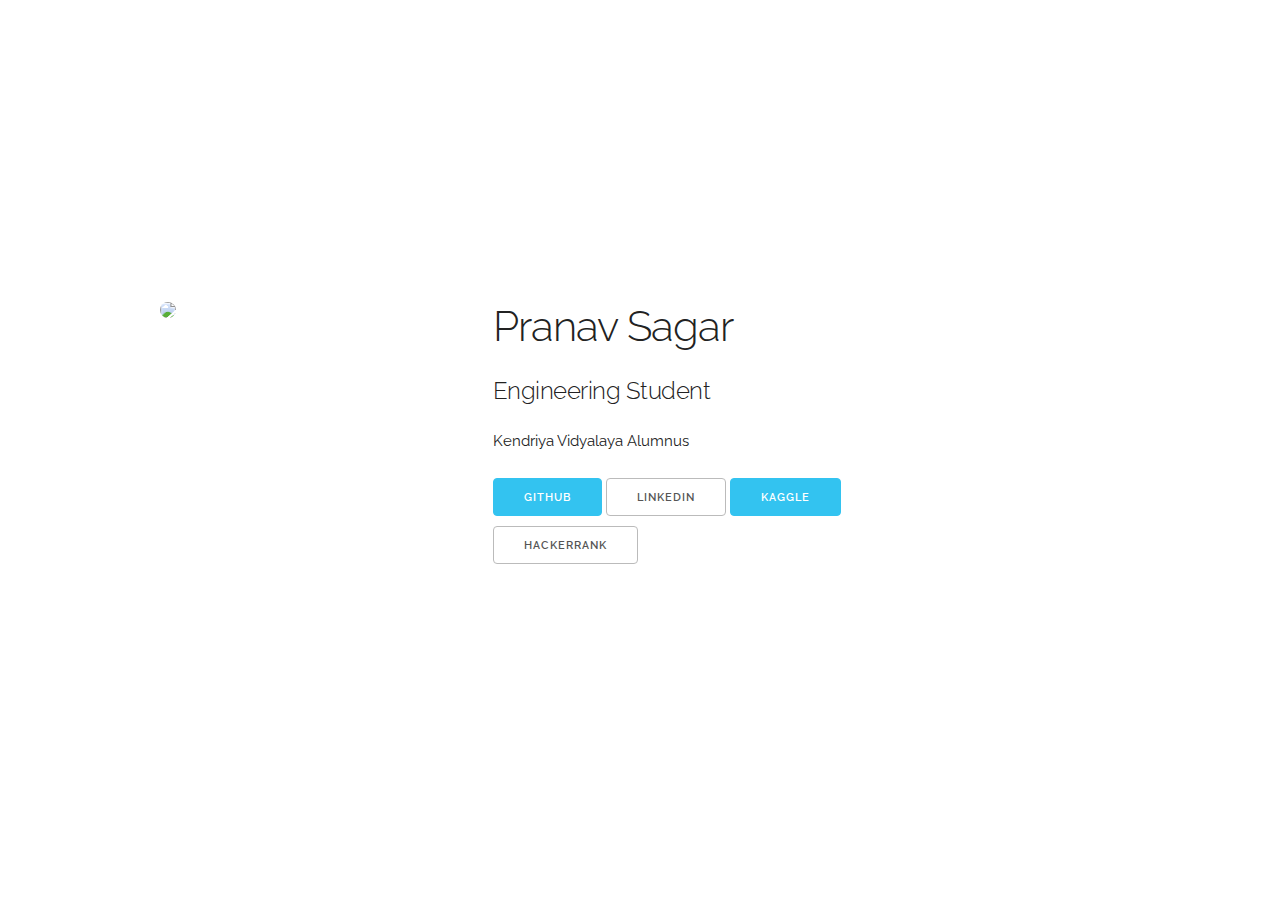
==== index.html @ cfec02e7 "Update index.html" ====
<!DOCTYPE html>
<html lang="en">
  <head>
  <meta http-equiv="content-type" content="text/html; charset=UTF-8">
    <meta charset="utf-8">
    <meta name="viewport" content="width=device-width, initial-scale=1, shrink-to-fit=no">
    <meta name="description" content="Engineering Student">
    <meta name="author" content="Pranav Sagar">

    <title>Pranav Sagar</title>

    <link rel="stylesheet" href="css/skeleton.css">
    <link rel="stylesheet" href="css/normalize.css">
    <link rel="stylesheet" href="css/custom.css">
    <link href='//fonts.googleapis.com/css?family=Raleway:400,300,600' rel='stylesheet' type='text/css'>
    <script async src="https://www.googletagmanager.com/gtag/js?id=UA-104023238-1"></script>
    <script>
      window.dataLayer = window.dataLayer || [];
      function gtag(){dataLayer.push(arguments);}
      gtag('js', new Date());

      gtag('config', 'UA-104023238-1');
    </script>
  </head>
  <body>
    <div class="container">
      <div class="four columns">
        <img class="u-max-full-width profile profile_big" src="https://avatars2.githubusercontent.com/u/51918165">
      </div>
      <div class="six columns">
        <div class="profile_smol">
          <br>
          <img class="u-max-full-width profile" src="https://avatars2.githubusercontent.com/u/51918165">
          <br>
        </div>
        <h2>Pranav Sagar</h2>
        <h5>Engineering Student</h5>
        <p>Kendriya Vidyalaya Alumnus</p>
        <p><a class="button button-primary" href="https://github.com/PranavSagar">GitHub</a> <a class="button" href="https://www.linkedin.com/in/PranavSagar/">LinkedIn</a> <a class="button button-primary" href="https://www.kaggle.com/PranavSagar/">Kaggle</a> <a class="button" href="https://www.hackerrank.com/PranavSagar">HackerRank</a></p>
      </div>
    </div>
    <script src="https://ajax.googleapis.com/ajax/libs/jquery/2.1.1/jquery.min.js"></script>
  </body>
</html>
---- css/skeleton.css ----
/* Table of contents
––––––––––––––––––––––––––––––––––––––––––––––––––
- Grid
- Base Styles
- Typography
- Links
- Buttons
- Forms
- Lists
- Code
- Tables
- Spacing
- Utilities
- Clearing
- Media Queries
*/


/* Grid
–––––––––––––––––––––––––––––––––––––––––––––––––– */
.container {
  position: relative;
  width: 100%;
  max-width: 960px;
  margin: 0 auto;
  padding: 0 20px;
  box-sizing: border-box; }
.column,
.columns {
  width: 100%;
  float: left;
  box-sizing: border-box; }

/* For devices larger than 400px */
@media (min-width: 400px) {
  .container {
    width: 85%;
    padding: 0; }
}

/* For devices larger than 550px */
@media (min-width: 550px) {
  .container {
    width: 80%; }
  .column,
  .columns {
    margin-left: 4%; }
  .column:first-child,
  .columns:first-child {
    margin-left: 0; }

  .one.column,
  .one.columns                    { width: 4.66666666667%; }
  .two.columns                    { width: 13.3333333333%; }
  .three.columns                  { width: 22%;            }
  .four.columns                   { width: 30.6666666667%; }
  .five.columns                   { width: 39.3333333333%; }
  .six.columns                    { width: 48%;            }
  .seven.columns                  { width: 56.6666666667%; }
  .eight.columns                  { width: 65.3333333333%; }
  .nine.columns                   { width: 74.0%;          }
  .ten.columns                    { width: 82.6666666667%; }
  .eleven.columns                 { width: 91.3333333333%; }
  .twelve.columns                 { width: 100%; margin-left: 0; }

  .one-third.column               { width: 30.6666666667%; }
  .two-thirds.column              { width: 65.3333333333%; }

  .one-half.column                { width: 48%; }

  /* Offsets */
  .offset-by-one.column,
  .offset-by-one.columns          { margin-left: 8.66666666667%; }
  .offset-by-two.column,
  .offset-by-two.columns          { margin-left: 17.3333333333%; }
  .offset-by-three.column,
  .offset-by-three.columns        { margin-left: 26%;            }
  .offset-by-four.column,
  .offset-by-four.columns         { margin-left: 34.6666666667%; }
  .offset-by-five.column,
  .offset-by-five.columns         { margin-left: 43.3333333333%; }
  .offset-by-six.column,
  .offset-by-six.columns          { margin-left: 52%;            }
  .offset-by-seven.column,
  .offset-by-seven.columns        { margin-left: 60.6666666667%; }
  .offset-by-eight.column,
  .offset-by-eight.columns        { margin-left: 69.3333333333%; }
  .offset-by-nine.column,
  .offset-by-nine.columns         { margin-left: 78.0%;          }
  .offset-by-ten.column,
  .offset-by-ten.columns          { margin-left: 86.6666666667%; }
  .offset-by-eleven.column,
  .offset-by-eleven.columns       { margin-left: 95.3333333333%; }

  .offset-by-one-third.column,
  .offset-by-one-third.columns    { margin-left: 34.6666666667%; }
  .offset-by-two-thirds.column,
  .offset-by-two-thirds.columns   { margin-left: 69.3333333333%; }

  .offset-by-one-half.column,
  .offset-by-one-half.columns     { margin-left: 52%; }

}


/* Base Styles
–––––––––––––––––––––––––––––––––––––––––––––––––– */
/* NOTE
html is set to 62.5% so that all the REM measurements throughout Skeleton
are based on 10px sizing. So basically 1.5rem = 15px :) */
html {
  font-size: 62.5%; }
body {
  font-size: 1.5em; /* currently ems cause chrome bug misinterpreting rems on body element */
  line-height: 1.6;
  font-weight: 400;
  font-family: "Raleway", "HelveticaNeue", "Helvetica Neue", Helvetica, Arial, sans-serif;
  color: #222; }


/* Typography
–––––––––––––––––––––––––––––––––––––––––––––––––– */
h1, h2, h3, h4, h5, h6 {
  margin-top: 0;
  margin-bottom: 2rem;
  font-weight: 300; }
h1 { font-size: 4.0rem; line-height: 1.2;  letter-spacing: -.1rem;}
h2 { font-size: 3.6rem; line-height: 1.25; letter-spacing: -.1rem; }
h3 { font-size: 3.0rem; line-height: 1.3;  letter-spacing: -.1rem; }
h4 { font-size: 2.4rem; line-height: 1.35; letter-spacing: -.08rem; }
h5 { font-size: 1.8rem; line-height: 1.5;  letter-spacing: -.05rem; }
h6 { font-size: 1.5rem; line-height: 1.6;  letter-spacing: 0; }

/* Larger than phablet */
@media (min-width: 550px) {
  h1 { font-size: 5.0rem; }
  h2 { font-size: 4.2rem; }
  h3 { font-size: 3.6rem; }
  h4 { font-size: 3.0rem; }
  h5 { font-size: 2.4rem; }
  h6 { font-size: 1.5rem; }
}

p {
  margin-top: 0; }


/* Links
–––––––––––––––––––––––––––––––––––––––––––––––––– */
a {
  color: #1EAEDB; }
a:hover {
  color: #0FA0CE; }


/* Buttons
–––––––––––––––––––––––––––––––––––––––––––––––––– */
.button,
button,
input[type="submit"],
input[type="reset"],
input[type="button"] {
  display: inline-block;
  height: 38px;
  padding: 0 30px;
  color: #555;
  text-align: center;
  font-size: 11px;
  font-weight: 600;
  line-height: 38px;
  letter-spacing: .1rem;
  text-transform: uppercase;
  text-decoration: none;
  white-space: nowrap;
  background-color: transparent;
  border-radius: 4px;
  border: 1px solid #bbb;
  cursor: pointer;
  box-sizing: border-box; }
.button:hover,
button:hover,
input[type="submit"]:hover,
input[type="reset"]:hover,
input[type="button"]:hover,
.button:focus,
button:focus,
input[type="submit"]:focus,
input[type="reset"]:focus,
input[type="button"]:focus {
  color: #333;
  border-color: #888;
  outline: 0; }
.button.button-primary,
button.button-primary,
input[type="submit"].button-primary,
input[type="reset"].button-primary,
input[type="button"].button-primary {
  color: #FFF;
  background-color: #33C3F0;
  border-color: #33C3F0; }
.button.button-primary:hover,
button.button-primary:hover,
input[type="submit"].button-primary:hover,
input[type="reset"].button-primary:hover,
input[type="button"].button-primary:hover,
.button.button-primary:focus,
button.button-primary:focus,
input[type="submit"].button-primary:focus,
input[type="reset"].button-primary:focus,
input[type="button"].button-primary:focus {
  color: #FFF;
  background-color: #1EAEDB;
  border-color: #1EAEDB; }


/* Forms
–––––––––––––––––––––––––––––––––––––––––––––––––– */
input[type="email"],
input[type="number"],
input[type="search"],
input[type="text"],
input[type="tel"],
input[type="url"],
input[type="password"],
textarea,
select {
  height: 38px;
  padding: 6px 10px; /* The 6px vertically centers text on FF, ignored by Webkit */
  background-color: #fff;
  border: 1px solid #D1D1D1;
  border-radius: 4px;
  box-shadow: none;
  box-sizing: border-box; }
/* Removes awkward default styles on some inputs for iOS */
input[type="email"],
input[type="number"],
input[type="search"],
input[type="text"],
input[type="tel"],
input[type="url"],
input[type="password"],
textarea {
  -webkit-appearance: none;
     -moz-appearance: none;
          appearance: none; }
textarea {
  min-height: 65px;
  padding-top: 6px;
  padding-bottom: 6px; }
input[type="email"]:focus,
input[type="number"]:focus,
input[type="search"]:focus,
input[type="text"]:focus,
input[type="tel"]:focus,
input[type="url"]:focus,
input[type="password"]:focus,
textarea:focus,
select:focus {
  border: 1px solid #33C3F0;
  outline: 0; }
label,
legend {
  display: block;
  margin-bottom: .5rem;
  font-weight: 600; }
fieldset {
  padding: 0;
  border-width: 0; }
input[type="checkbox"],
input[type="radio"] {
  display: inline; }
label > .label-body {
  display: inline-block;
  margin-left: .5rem;
  font-weight: normal; }


/* Lists
–––––––––––––––––––––––––––––––––––––––––––––––––– */
ul {
  list-style: circle inside; }
ol {
  list-style: decimal inside; }
ol, ul {
  padding-left: 0;
  margin-top: 0; }
ul ul,
ul ol,
ol ol,
ol ul {
  margin: 1.5rem 0 1.5rem 3rem;
  font-size: 90%; }
li {
  margin-bottom: 1rem; }


/* Code
–––––––––––––––––––––––––––––––––––––––––––––––––– */
code {
  padding: .2rem .5rem;
  margin: 0 .2rem;
  font-size: 90%;
  white-space: nowrap;
  background: #F1F1F1;
  border: 1px solid #E1E1E1;
  border-radius: 4px; }
pre > code {
  display: block;
  padding: 1rem 1.5rem;
  white-space: pre; }


/* Tables
–––––––––––––––––––––––––––––––––––––––––––––––––– */
th,
td {
  padding: 12px 15px;
  text-align: left;
  border-bottom: 1px solid #E1E1E1; }
th:first-child,
td:first-child {
  padding-left: 0; }
th:last-child,
td:last-child {
  padding-right: 0; }


/* Spacing
–––––––––––––––––––––––––––––––––––––––––––––––––– */
button,
.button {
  margin-bottom: 1rem; }
input,
textarea,
select,
fieldset {
  margin-bottom: 1.5rem; }
pre,
blockquote,
dl,
figure,
table,
p,
ul,
ol,
form {
  margin-bottom: 2.5rem; }


/* Utilities
–––––––––––––––––––––––––––––––––––––––––––––––––– */
.u-full-width {
  width: 100%;
  box-sizing: border-box; }
.u-max-full-width {
  max-width: 100%;
  box-sizing: border-box; }
.u-pull-right {
  float: right; }
.u-pull-left {
  float: left; }


/* Misc
–––––––––––––––––––––––––––––––––––––––––––––––––– */
hr {
  margin-top: 3rem;
  margin-bottom: 3.5rem;
  border-width: 0;
  border-top: 1px solid #E1E1E1; }


/* Clearing
–––––––––––––––––––––––––––––––––––––––––––––––––– */

/* Self Clearing Goodness */
.container:after,
.row:after,
.u-cf {
  content: "";
  display: table;
  clear: both; }


/* Media Queries
–––––––––––––––––––––––––––––––––––––––––––––––––– */
/*
Note: The best way to structure the use of media queries is to create the queries
near the relevant code. For example, if you wanted to change the styles for buttons
on small devices, paste the mobile query code up in the buttons section and style it
there.
*/


/* Larger than mobile */
@media (min-width: 400px) {}

/* Larger than phablet (also point when grid becomes active) */
@media (min-width: 550px) {}

/* Larger than tablet */
@media (min-width: 750px) {}

/* Larger than desktop */
@media (min-width: 1000px) {}

/* Larger than Desktop HD */
@media (min-width: 1200px) {}
---- css/custom.css ----
@media (min-width: 750px) {
	body {
		display: flex;
		height: 100vh;
		align-items: center;
	}

}

.profile {
	border-radius: 50%;
}

@media (max-width: 550px) {
	.profile_big {
		display: none;
	}
	.profile_smol {
		display: inline;
	}
}

@media (min-width: 550px) {
	.profile_big {
		display: inline;
	}
	.profile_smol {
		display: none;
	}
}
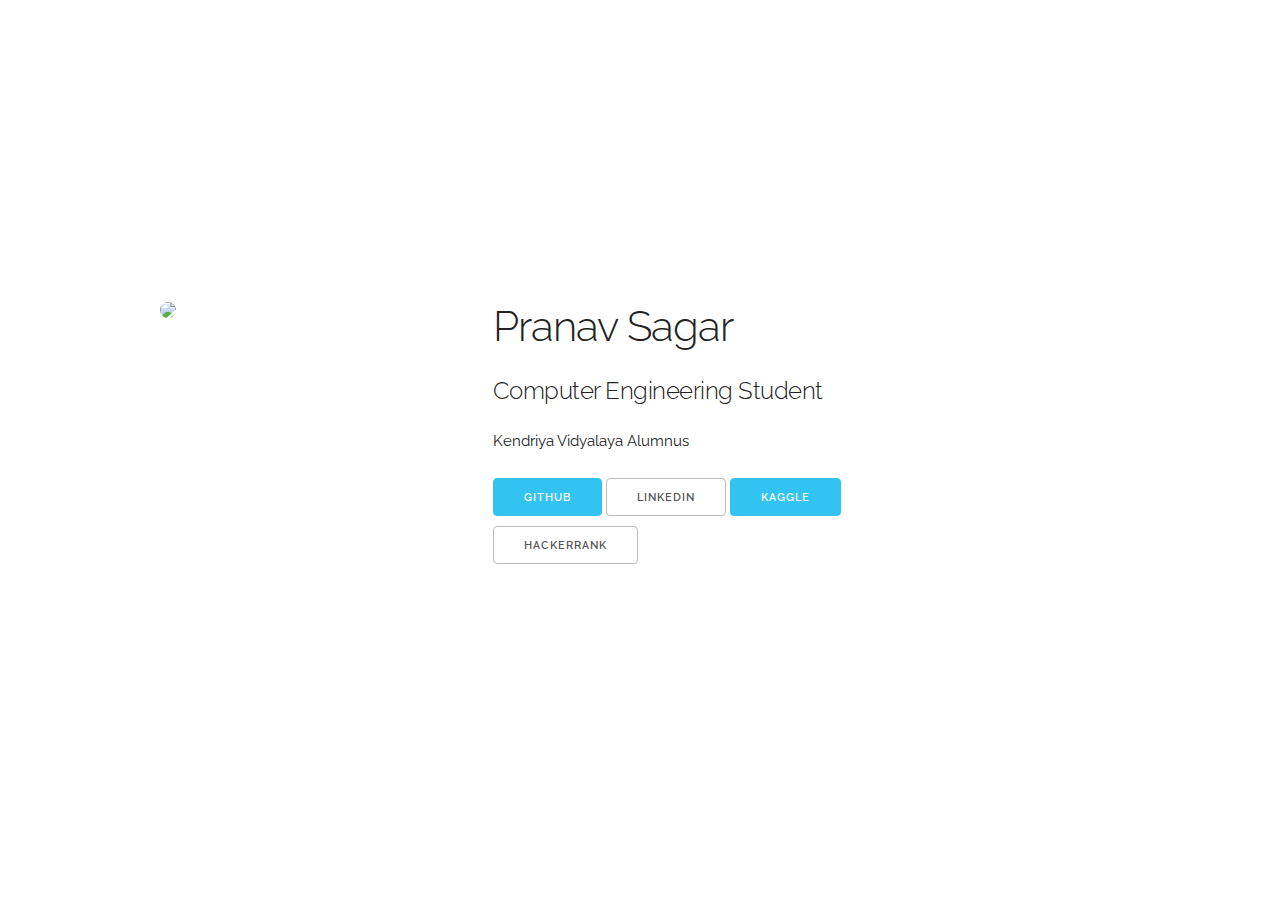
==== commit 9d38ec0c: "Update index.html" ====
--- a/index.html
+++ b/index.html
@@ -4,7 +4,7 @@
   <meta http-equiv="content-type" content="text/html; charset=UTF-8">
     <meta charset="utf-8">
     <meta name="viewport" content="width=device-width, initial-scale=1, shrink-to-fit=no">
-    <meta name="description" content="Engineering Student">
+    <meta name="description" content="Computer Engineering Student">
     <meta name="author" content="Pranav Sagar">
 
     <title>Pranav Sagar</title>
@@ -34,7 +34,7 @@
           <br>
         </div>
         <h2>Pranav Sagar</h2>
-        <h5>Engineering Student</h5>
+        <h5>Computer Engineering Student</h5>
         <p>Kendriya Vidyalaya Alumnus</p>
         <p><a class="button button-primary" href="https://github.com/PranavSagar">GitHub</a> <a class="button" href="https://www.linkedin.com/in/PranavSagar/">LinkedIn</a> <a class="button button-primary" href="https://www.kaggle.com/PranavSagar/">Kaggle</a> <a class="button" href="https://www.hackerrank.com/PranavSagar">HackerRank</a></p>
       </div>
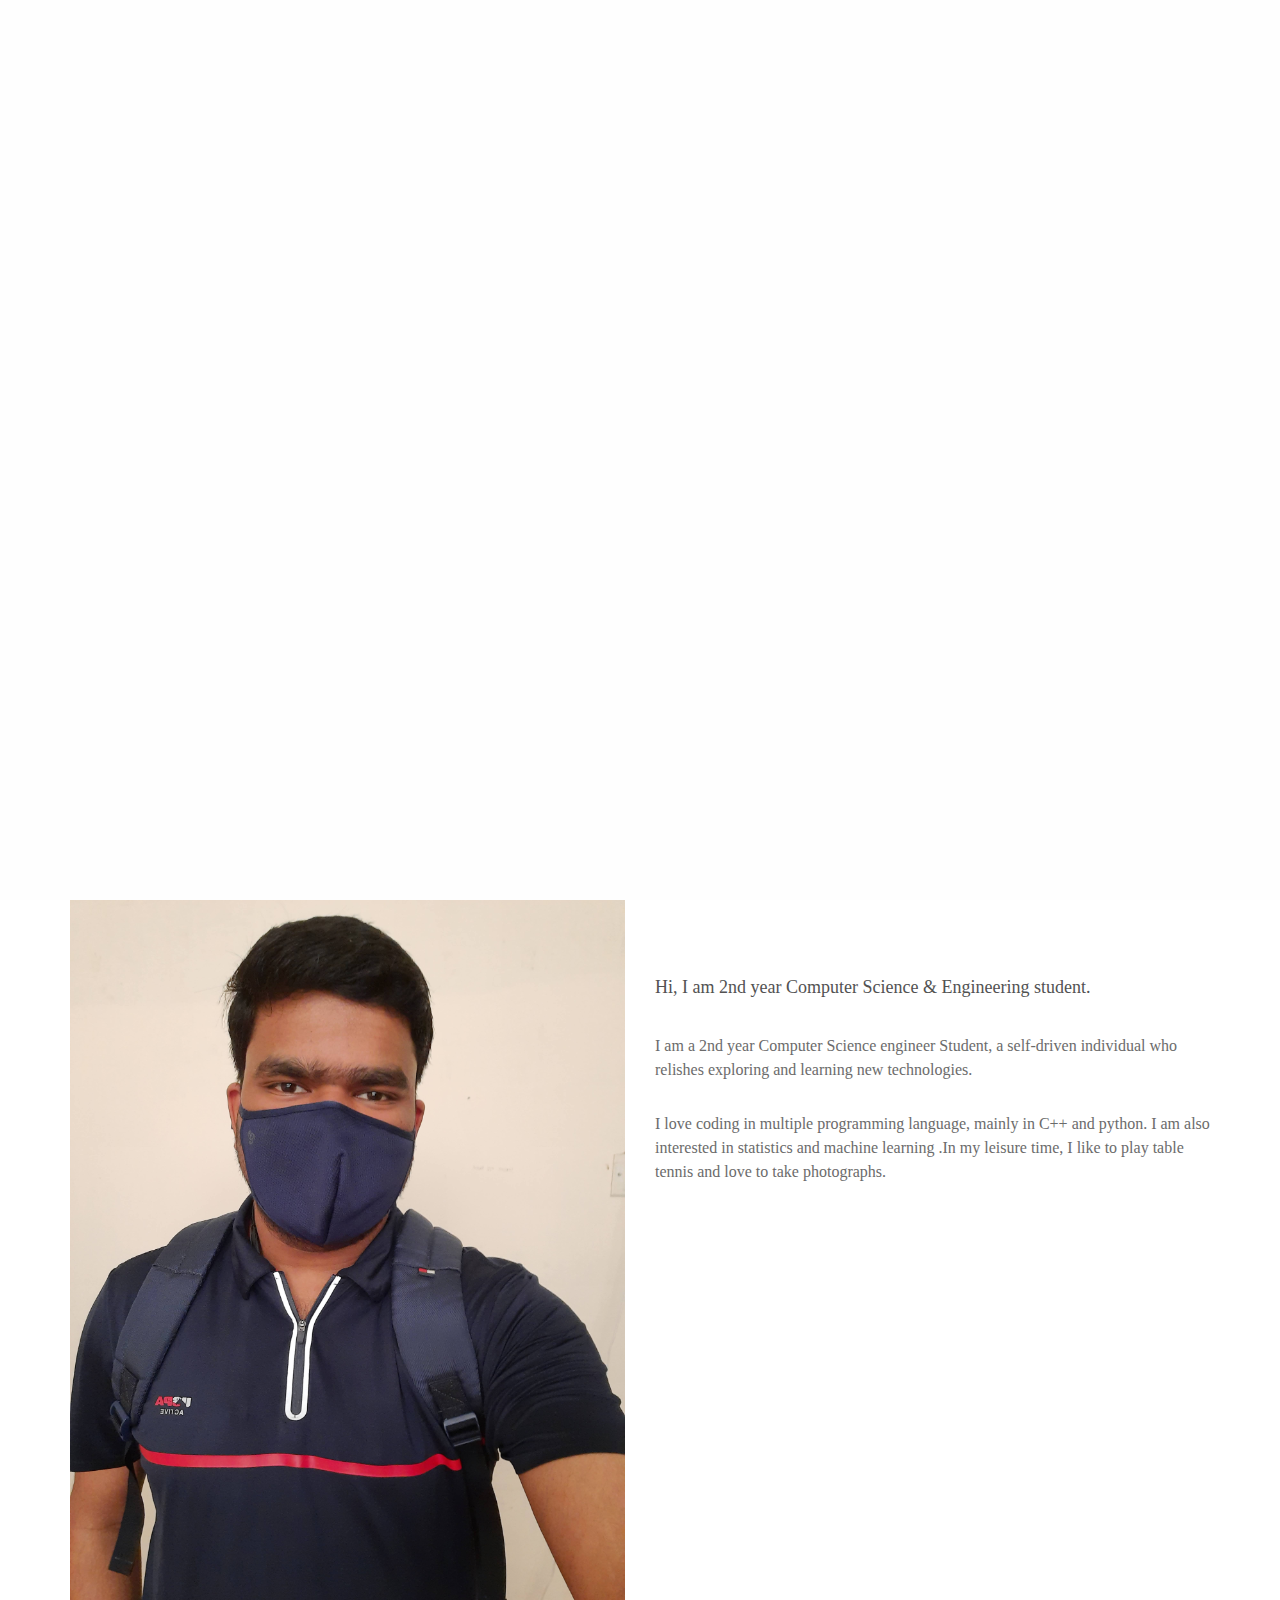
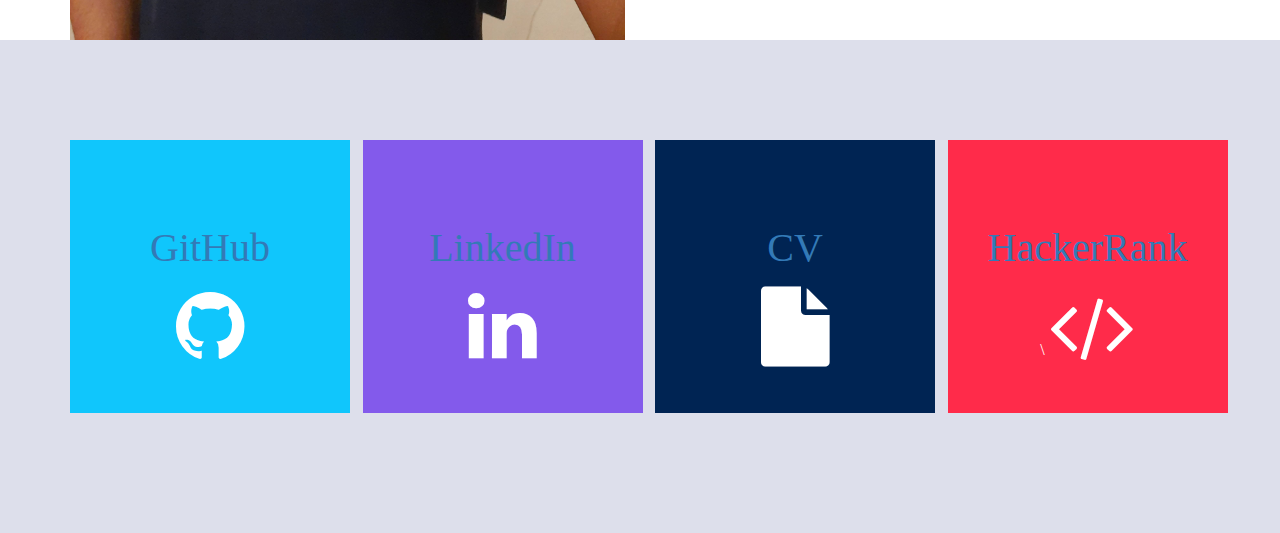
==== commit d2f90785: "Add files via upload" ====
--- a/index.html
+++ b/index.html
@@ -1,44 +1,173 @@
-<!DOCTYPE html>
-<html lang="en">
-  <head>
-  <meta http-equiv="content-type" content="text/html; charset=UTF-8">
-    <meta charset="utf-8">
-    <meta name="viewport" content="width=device-width, initial-scale=1, shrink-to-fit=no">
-    <meta name="description" content="Computer Engineering Student">
-    <meta name="author" content="Pranav Sagar">
+<!doctype html>
+<!--[if lt IE 7]>      <html class="no-js lt-ie9 lt-ie8 lt-ie7" lang=""> <![endif]-->
+<!--[if IE 7]>         <html class="no-js lt-ie9 lt-ie8" lang=""> <![endif]-->
+<!--[if IE 8]>         <html class="no-js lt-ie9" lang=""> <![endif]-->
+<!--[if gt IE 8]><!--> <html class="no-js" lang=""> <!--<![endif]-->
+    <head>
+        <meta charset="utf-8">
+        <meta http-equiv="X-UA-Compatible" content="IE=edge,chrome=1">
+        <title></title>
+        <meta name="description" content="">
+        <meta name="viewport" content="width=device-width, initial-scale=1">
+        <link rel="apple-touch-icon" href="apple-touch-icon.png">
 
-    <title>Pranav Sagar</title>
+        <link rel="stylesheet" href="assets/css/bootstrap.min.css">
+        <!--        <link rel="stylesheet" href="assets/css/bootstrap-theme.min.css">-->
 
-    <link rel="stylesheet" href="css/skeleton.css">
-    <link rel="stylesheet" href="css/normalize.css">
-    <link rel="stylesheet" href="css/custom.css">
-    <link href='//fonts.googleapis.com/css?family=Raleway:400,300,600' rel='stylesheet' type='text/css'>
-    <script async src="https://www.googletagmanager.com/gtag/js?id=UA-104023238-1"></script>
-    <script>
-      window.dataLayer = window.dataLayer || [];
-      function gtag(){dataLayer.push(arguments);}
-      gtag('js', new Date());
 
-      gtag('config', 'UA-104023238-1');
-    </script>
-  </head>
-  <body>
-    <div class="container">
-      <div class="four columns">
-        <img class="u-max-full-width profile profile_big" src="https://avatars2.githubusercontent.com/u/51918165">
-      </div>
-      <div class="six columns">
-        <div class="profile_smol">
-          <br>
-          <img class="u-max-full-width profile" src="https://avatars2.githubusercontent.com/u/51918165">
-          <br>
-        </div>
-        <h2>Pranav Sagar</h2>
-        <h5>Computer Engineering Student</h5>
-        <p>Kendriya Vidyalaya Alumnus</p>
-        <p><a class="button button-primary" href="https://github.com/PranavSagar">GitHub</a> <a class="button" href="https://www.linkedin.com/in/PranavSagar/">LinkedIn</a> <a class="button button-primary" href="https://www.kaggle.com/PranavSagar/">Kaggle</a> <a class="button" href="https://www.hackerrank.com/PranavSagar">HackerRank</a></p>
-      </div>
-    </div>
-    <script src="https://ajax.googleapis.com/ajax/libs/jquery/2.1.1/jquery.min.js"></script>
-  </body>
+        <!--For Plugins external css-->
+        <link rel="stylesheet" href="assets/css/plugins.css" />
+        <link rel="stylesheet" href="assets/css/roboto-railway-webfont.css" />
+        <link rel="stylesheet" href="assets/css/linearicons-web-font.css" />
+        <link rel="stylesheet" href="assets/css/magnific-popup.css">
+
+        <!--Theme custom css -->
+        <link rel="stylesheet" href="assets/css/style.css">
+
+        <!--Theme Responsive css-->
+        <link rel="stylesheet" href="assets/css/responsive.css" />
+
+        <script src="assets/js/vendor/modernizr-2.8.3-respond-1.4.2.min.js"></script>
+    </head>
+    <body>
+        <!--[if lt IE 8]>
+            <p class="browserupgrade">You are using an <strong>outdated</strong> browser. Please <a href="http://browsehappy.com/">upgrade your browser</a> to improve your experience.</p>
+        <![endif]-->
+
+		<div class='preloader'><div class='loaded'>&nbsp;</div></div>
+
+
+        <nav id="main-nav">
+            <ul>
+                <li><a href="#home"><span>Home</span></a></li>
+                <li><a href="#about"><span>About Me</span></a></li>
+                <li><a href="#features"><span>Find me</span></a></li>
+                
+            </ul>
+            <a href="#0" class="cd-close-menu">Close<span></span></a>
+        </nav>
+
+        <!--Home page style-->
+        <header id="home" class="home home-main-content">
+            <div class="overlay sections">
+                <div class="container text-center">
+                    <div class="row">
+                        <div class="div-menu">
+                            <header class="cd-header">
+                                <a class="cd-menu-trigger" href="#main-nav"><span></span></a>
+                            </header>
+                        </div>
+
+
+                        <div class="home-wrapper">
+                            <div class="col-md-6 col-md-offset-3 col-sm-12 col-xs-12">
+                                <div class="home-content">
+                                    <h1>Pranav Sagar</h1>
+                                    <p>Undergraduate<br>Computer Science & Engineering Student</p>
+                                </div>
+                            </div>
+                        </div>
+                    </div>
+                </div>
+            </div>
+        </header>
+
+        <!-- Sections -->
+        <section id="about" class="sections3">
+            <div class="container">
+                <!-- Example row of columns -->
+                <div class="row">
+                    <div class="about-wrapper">
+
+                        <div class="col-md-6 col-sm-6 col-xs-12">
+                            <div class="about-photo">
+                                <img src="assets/images/man.png" alt="About Photo" />
+                            </div>
+                        </div>
+
+                        <div class="col-md-6 col-sm-6 col-xs-12">
+                            <div class="about-content text-left">
+                                <h4>Hi, I am  2nd year Computer Science & Engineering student.</h4>
+                                <p>I am a 2nd year Computer Science engineer Student, a self-driven individual who relishes exploring and learning new technologies. </p>
+                                <p>I love coding in multiple programming language, mainly in C++ and python. I am also interested in statistics and machine learning .In my leisure time, I like to play table tennis and love to take photographs.</p>
+                            </div>
+                        </div>
+
+                    </div>
+                </div>	
+            </div> <!-- /container -->       
+        </section>
+
+        <!-- Sections -->
+        <section id="features" class="sections lightbg">
+
+            <div class="container text-center">
+                <!-- Example row of columns -->
+                <div class="row">
+                    <div class="features-wrapper">
+
+                        <div class="col-md-3 col-sm-6 col-xs-12">
+                            <div class="features-bg design">
+
+                                <div class="features-item">
+                                   
+                                    <h2><a href="https://github.com/PranavSagar " title="Github" target="_blank" >GitHub</a></h2>
+                                    <i class="fa fa-github"></i>
+                                </div>
+
+                            </div>
+                        </div>
+
+
+                        <div class="col-md-3 col-sm-6 col-xs-12">
+                            <div class="features-bg development">
+
+                                <div class="features-item">
+                                    
+                                    <h2><a href="https://www.linkedin.com/in/PranavSagar" title="LinkedIn" target="_blank">LinkedIn</a></h2>
+                                    <i class="fa fa-linkedin"></i>
+                                </div>
+
+                            </div>
+                        </div>
+
+                        <div class="col-md-3 col-sm-6 col-xs-12">
+                            <div class="features-bg testing">
+
+                                <div class="features-item">
+                                    
+                                    <h2><a href="PranavSagar-CV.html" title="CV" target="_blank">CV</a></h2>
+                                    <i class="fa fa-file"></i>
+                                </div>
+
+                            </div>
+                        </div>
+
+                        <div class="col-md-3 col-sm-6 col-xs-12">
+                            <div class="features-bg launch">
+
+                                <div class="features-item">
+                                    
+                                    <h2><a href="https://www.hackerrank.com/PranavSagar" title="HackerRank" target="_blank">HackerRank</a></h2>\
+                                    <i class="fa fa-code"></i>
+                                </div>
+
+                            </div>
+                        </div>
+
+                    </div>
+                </div>
+            </div> <!-- /container -->       
+        </section>
+
+
+        <script src="assets/js/vendor/jquery-1.11.2.min.js"></script>
+        <script src="assets/js/vendor/bootstrap.min.js"></script>
+
+        <script src="assets/js/plugins.js"></script>
+        <script src="assets/js/jquery.magnific-popup.js"></script>
+        <script src="assets/js/modernizr.js"></script>
+
+        <script src="assets/js/main.js"></script>
+    </body>
 </html>
--- a/assets/css/plugins.css
+++ b/assets/css/plugins.css
@@ -0,0 +1,305 @@
+
+
+/*
+Author: XpeedStudio
+Author URI: http://themeforest.net/user/XpeedStudio/portfolio
+*/
+
+
+//Animate CSS
+
+@charset "UTF-8";.animated{-webkit-animation-duration:1s;animation-duration:1s;-webkit-animation-fill-mode:both;animation-fill-mode:both}.animated.hinge{-webkit-animation-duration:2s;animation-duration:2s}@-webkit-keyframes bounce{0%,20%,50%,80%,100%{-webkit-transform:translateY(0);transform:translateY(0)}40%{-webkit-transform:translateY(-30px);transform:translateY(-30px)}60%{-webkit-transform:translateY(-15px);transform:translateY(-15px)}}@keyframes bounce{0%,20%,50%,80%,100%{-webkit-transform:translateY(0);-ms-transform:translateY(0);transform:translateY(0)}40%{-webkit-transform:translateY(-30px);-ms-transform:translateY(-30px);transform:translateY(-30px)}60%{-webkit-transform:translateY(-15px);-ms-transform:translateY(-15px);transform:translateY(-15px)}}.bounce{-webkit-animation-name:bounce;animation-name:bounce}@-webkit-keyframes flash{0%,50%,100%{opacity:1}25%,75%{opacity:0}}@keyframes flash{0%,50%,100%{opacity:1}25%,75%{opacity:0}}.flash{-webkit-animation-name:flash;animation-name:flash}@-webkit-keyframes pulse{0%{-webkit-transform:scale(1);transform:scale(1)}50%{-webkit-transform:scale(1.1);transform:scale(1.1)}100%{-webkit-transform:scale(1);transform:scale(1)}}@keyframes pulse{0%{-webkit-transform:scale(1);-ms-transform:scale(1);transform:scale(1)}50%{-webkit-transform:scale(1.1);-ms-transform:scale(1.1);transform:scale(1.1)}100%{-webkit-transform:scale(1);-ms-transform:scale(1);transform:scale(1)}}.pulse{-webkit-animation-name:pulse;animation-name:pulse}@-webkit-keyframes shake{0%,100%{-webkit-transform:translateX(0);transform:translateX(0)}10%,30%,50%,70%,90%{-webkit-transform:translateX(-10px);transform:translateX(-10px)}20%,40%,60%,80%{-webkit-transform:translateX(10px);transform:translateX(10px)}}@keyframes shake{0%,100%{-webkit-transform:translateX(0);-ms-transform:translateX(0);transform:translateX(0)}10%,30%,50%,70%,90%{-webkit-transform:translateX(-10px);-ms-transform:translateX(-10px);transform:translateX(-10px)}20%,40%,60%,80%{-webkit-transform:translateX(10px);-ms-transform:translateX(10px);transform:translateX(10px)}}.shake{-webkit-animation-name:shake;animation-name:shake}@-webkit-keyframes swing{20%{-webkit-transform:rotate(15deg);transform:rotate(15deg)}40%{-webkit-transform:rotate(-10deg);transform:rotate(-10deg)}60%{-webkit-transform:rotate(5deg);transform:rotate(5deg)}80%{-webkit-transform:rotate(-5deg);transform:rotate(-5deg)}100%{-webkit-transform:rotate(0);transform:rotate(0)}}@keyframes swing{20%{-webkit-transform:rotate(15deg);-ms-transform:rotate(15deg);transform:rotate(15deg)}40%{-webkit-transform:rotate(-10deg);-ms-transform:rotate(-10deg);transform:rotate(-10deg)}60%{-webkit-transform:rotate(5deg);-ms-transform:rotate(5deg);transform:rotate(5deg)}80%{-webkit-transform:rotate(-5deg);-ms-transform:rotate(-5deg);transform:rotate(-5deg)}100%{-webkit-transform:rotate(0);-ms-transform:rotate(0);transform:rotate(0)}}.swing{-webkit-transform-origin:top center;-ms-transform-origin:top center;transform-origin:top center;-webkit-animation-name:swing;animation-name:swing}@-webkit-keyframes tada{0%{-webkit-transform:scale(1);transform:scale(1)}10%,20%{-webkit-transform:scale(.9)rotate(-3deg);transform:scale(.9)rotate(-3deg)}30%,50%,70%,90%{-webkit-transform:scale(1.1)rotate(3deg);transform:scale(1.1)rotate(3deg)}40%,60%,80%{-webkit-transform:scale(1.1)rotate(-3deg);transform:scale(1.1)rotate(-3deg)}100%{-webkit-transform:scale(1)rotate(0);transform:scale(1)rotate(0)}}@keyframes tada{0%{-webkit-transform:scale(1);-ms-transform:scale(1);transform:scale(1)}10%,20%{-webkit-transform:scale(.9)rotate(-3deg);-ms-transform:scale(.9)rotate(-3deg);transform:scale(.9)rotate(-3deg)}30%,50%,70%,90%{-webkit-transform:scale(1.1)rotate(3deg);-ms-transform:scale(1.1)rotate(3deg);transform:scale(1.1)rotate(3deg)}40%,60%,80%{-webkit-transform:scale(1.1)rotate(-3deg);-ms-transform:scale(1.1)rotate(-3deg);transform:scale(1.1)rotate(-3deg)}100%{-webkit-transform:scale(1)rotate(0);-ms-transform:scale(1)rotate(0);transform:scale(1)rotate(0)}}.tada{-webkit-animation-name:tada;animation-name:tada}@-webkit-keyframes wobble{0%{-webkit-transform:translateX(0%);transform:translateX(0%)}15%{-webkit-transform:translateX(-25%)rotate(-5deg);transform:translateX(-25%)rotate(-5deg)}30%{-webkit-transform:translateX(20%)rotate(3deg);transform:translateX(20%)rotate(3deg)}45%{-webkit-transform:translateX(-15%)rotate(-3deg);transform:translateX(-15%)rotate(-3deg)}60%{-webkit-transform:translateX(10%)rotate(2deg);transform:translateX(10%)rotate(2deg)}75%{-webkit-transform:translateX(-5%)rotate(-1deg);transform:translateX(-5%)rotate(-1deg)}100%{-webkit-transform:translateX(0%);transform:translateX(0%)}}@keyframes wobble{0%{-webkit-transform:translateX(0%);-ms-transform:translateX(0%);transform:translateX(0%)}15%{-webkit-transform:translateX(-25%)rotate(-5deg);-ms-transform:translateX(-25%)rotate(-5deg);transform:translateX(-25%)rotate(-5deg)}30%{-webkit-transform:translateX(20%)rotate(3deg);-ms-transform:translateX(20%)rotate(3deg);transform:translateX(20%)rotate(3deg)}45%{-webkit-transform:translateX(-15%)rotate(-3deg);-ms-transform:translateX(-15%)rotate(-3deg);transform:translateX(-15%)rotate(-3deg)}60%{-webkit-transform:translateX(10%)rotate(2deg);-ms-transform:translateX(10%)rotate(2deg);transform:translateX(10%)rotate(2deg)}75%{-webkit-transform:translateX(-5%)rotate(-1deg);-ms-transform:translateX(-5%)rotate(-1deg);transform:translateX(-5%)rotate(-1deg)}100%{-webkit-transform:translateX(0%);-ms-transform:translateX(0%);transform:translateX(0%)}}.wobble{-webkit-animation-name:wobble;animation-name:wobble}@-webkit-keyframes bounceIn{0%{opacity:0;-webkit-transform:scale(.3);transform:scale(.3)}50%{opacity:1;-webkit-transform:scale(1.05);transform:scale(1.05)}70%{-webkit-transform:scale(.9);transform:scale(.9)}100%{-webkit-transform:scale(1);transform:scale(1)}}@keyframes bounceIn{0%{opacity:0;-webkit-transform:scale(.3);-ms-transform:scale(.3);transform:scale(.3)}50%{opacity:1;-webkit-transform:scale(1.05);-ms-transform:scale(1.05);transform:scale(1.05)}70%{-webkit-transform:scale(.9);-ms-transform:scale(.9);transform:scale(.9)}100%{-webkit-transform:scale(1);-ms-transform:scale(1);transform:scale(1)}}.bounceIn{-webkit-animation-name:bounceIn;animation-name:bounceIn}@-webkit-keyframes bounceInDown{0%{opacity:0;-webkit-transform:translateY(-2000px);transform:translateY(-2000px)}60%{opacity:1;-webkit-transform:translateY(30px);transform:translateY(30px)}80%{-webkit-transform:translateY(-10px);transform:translateY(-10px)}100%{-webkit-transform:translateY(0);transform:translateY(0)}}@keyframes bounceInDown{0%{opacity:0;-webkit-transform:translateY(-2000px);-ms-transform:translateY(-2000px);transform:translateY(-2000px)}60%{opacity:1;-webkit-transform:translateY(30px);-ms-transform:translateY(30px);transform:translateY(30px)}80%{-webkit-transform:translateY(-10px);-ms-transform:translateY(-10px);transform:translateY(-10px)}100%{-webkit-transform:translateY(0);-ms-transform:translateY(0);transform:translateY(0)}}.bounceInDown{-webkit-animation-name:bounceInDown;animation-name:bounceInDown}@-webkit-keyframes bounceInLeft{0%{opacity:0;-webkit-transform:translateX(-2000px);transform:translateX(-2000px)}60%{opacity:1;-webkit-transform:translateX(30px);transform:translateX(30px)}80%{-webkit-transform:translateX(-10px);transform:translateX(-10px)}100%{-webkit-transform:translateX(0);transform:translateX(0)}}@keyframes bounceInLeft{0%{opacity:0;-webkit-transform:translateX(-2000px);-ms-transform:translateX(-2000px);transform:translateX(-2000px)}60%{opacity:1;-webkit-transform:translateX(30px);-ms-transform:translateX(30px);transform:translateX(30px)}80%{-webkit-transform:translateX(-10px);-ms-transform:translateX(-10px);transform:translateX(-10px)}100%{-webkit-transform:translateX(0);-ms-transform:translateX(0);transform:translateX(0)}}.bounceInLeft{-webkit-animation-name:bounceInLeft;animation-name:bounceInLeft}@-webkit-keyframes bounceInRight{0%{opacity:0;-webkit-transform:translateX(2000px);transform:translateX(2000px)}60%{opacity:1;-webkit-transform:translateX(-30px);transform:translateX(-30px)}80%{-webkit-transform:translateX(10px);transform:translateX(10px)}100%{-webkit-transform:translateX(0);transform:translateX(0)}}@keyframes bounceInRight{0%{opacity:0;-webkit-transform:translateX(2000px);-ms-transform:translateX(2000px);transform:translateX(2000px)}60%{opacity:1;-webkit-transform:translateX(-30px);-ms-transform:translateX(-30px);transform:translateX(-30px)}80%{-webkit-transform:translateX(10px);-ms-transform:translateX(10px);transform:translateX(10px)}100%{-webkit-transform:translateX(0);-ms-transform:translateX(0);transform:translateX(0)}}.bounceInRight{-webkit-animation-name:bounceInRight;animation-name:bounceInRight}@-webkit-keyframes bounceInUp{0%{opacity:0;-webkit-transform:translateY(2000px);transform:translateY(2000px)}60%{opacity:1;-webkit-transform:translateY(-30px);transform:translateY(-30px)}80%{-webkit-transform:translateY(10px);transform:translateY(10px)}100%{-webkit-transform:translateY(0);transform:translateY(0)}}@keyframes bounceInUp{0%{opacity:0;-webkit-transform:translateY(2000px);-ms-transform:translateY(2000px);transform:translateY(2000px)}60%{opacity:1;-webkit-transform:translateY(-30px);-ms-transform:translateY(-30px);transform:translateY(-30px)}80%{-webkit-transform:translateY(10px);-ms-transform:translateY(10px);transform:translateY(10px)}100%{-webkit-transform:translateY(0);-ms-transform:translateY(0);transform:translateY(0)}}.bounceInUp{-webkit-animation-name:bounceInUp;animation-name:bounceInUp}@-webkit-keyframes bounceOut{0%{-webkit-transform:scale(1);transform:scale(1)}25%{-webkit-transform:scale(.95);transform:scale(.95)}50%{opacity:1;-webkit-transform:scale(1.1);transform:scale(1.1)}100%{opacity:0;-webkit-transform:scale(.3);transform:scale(.3)}}@keyframes bounceOut{0%{-webkit-transform:scale(1);-ms-transform:scale(1);transform:scale(1)}25%{-webkit-transform:scale(.95);-ms-transform:scale(.95);transform:scale(.95)}50%{opacity:1;-webkit-transform:scale(1.1);-ms-transform:scale(1.1);transform:scale(1.1)}100%{opacity:0;-webkit-transform:scale(.3);-ms-transform:scale(.3);transform:scale(.3)}}.bounceOut{-webkit-animation-name:bounceOut;animation-name:bounceOut}@-webkit-keyframes bounceOutDown{0%{-webkit-transform:translateY(0);transform:translateY(0)}20%{opacity:1;-webkit-transform:translateY(-20px);transform:translateY(-20px)}100%{opacity:0;-webkit-transform:translateY(2000px);transform:translateY(2000px)}}@keyframes bounceOutDown{0%{-webkit-transform:translateY(0);-ms-transform:translateY(0);transform:translateY(0)}20%{opacity:1;-webkit-transform:translateY(-20px);-ms-transform:translateY(-20px);transform:translateY(-20px)}100%{opacity:0;-webkit-transform:translateY(2000px);-ms-transform:translateY(2000px);transform:translateY(2000px)}}.bounceOutDown{-webkit-animation-name:bounceOutDown;animation-name:bounceOutDown}@-webkit-keyframes bounceOutLeft{0%{-webkit-transform:translateX(0);transform:translateX(0)}20%{opacity:1;-webkit-transform:translateX(20px);transform:translateX(20px)}100%{opacity:0;-webkit-transform:translateX(-2000px);transform:translateX(-2000px)}}@keyframes bounceOutLeft{0%{-webkit-transform:translateX(0);-ms-transform:translateX(0);transform:translateX(0)}20%{opacity:1;-webkit-transform:translateX(20px);-ms-transform:translateX(20px);transform:translateX(20px)}100%{opacity:0;-webkit-transform:translateX(-2000px);-ms-transform:translateX(-2000px);transform:translateX(-2000px)}}.bounceOutLeft{-webkit-animation-name:bounceOutLeft;animation-name:bounceOutLeft}@-webkit-keyframes bounceOutRight{0%{-webkit-transform:translateX(0);transform:translateX(0)}20%{opacity:1;-webkit-transform:translateX(-20px);transform:translateX(-20px)}100%{opacity:0;-webkit-transform:translateX(2000px);transform:translateX(2000px)}}@keyframes bounceOutRight{0%{-webkit-transform:translateX(0);-ms-transform:translateX(0);transform:translateX(0)}20%{opacity:1;-webkit-transform:translateX(-20px);-ms-transform:translateX(-20px);transform:translateX(-20px)}100%{opacity:0;-webkit-transform:translateX(2000px);-ms-transform:translateX(2000px);transform:translateX(2000px)}}.bounceOutRight{-webkit-animation-name:bounceOutRight;animation-name:bounceOutRight}@-webkit-keyframes bounceOutUp{0%{-webkit-transform:translateY(0);transform:translateY(0)}20%{opacity:1;-webkit-transform:translateY(20px);transform:translateY(20px)}100%{opacity:0;-webkit-transform:translateY(-2000px);transform:translateY(-2000px)}}@keyframes bounceOutUp{0%{-webkit-transform:translateY(0);-ms-transform:translateY(0);transform:translateY(0)}20%{opacity:1;-webkit-transform:translateY(20px);-ms-transform:translateY(20px);transform:translateY(20px)}100%{opacity:0;-webkit-transform:translateY(-2000px);-ms-transform:translateY(-2000px);transform:translateY(-2000px)}}.bounceOutUp{-webkit-animation-name:bounceOutUp;animation-name:bounceOutUp}@-webkit-keyframes fadeIn{0%{opacity:0}100%{opacity:1}}@keyframes fadeIn{0%{opacity:0}100%{opacity:1}}.fadeIn{-webkit-animation-name:fadeIn;animation-name:fadeIn}@-webkit-keyframes fadeInDown{0%{opacity:0;-webkit-transform:translateY(-20px);transform:translateY(-20px)}100%{opacity:1;-webkit-transform:translateY(0);transform:translateY(0)}}@keyframes fadeInDown{0%{opacity:0;-webkit-transform:translateY(-20px);-ms-transform:translateY(-20px);transform:translateY(-20px)}100%{opacity:1;-webkit-transform:translateY(0);-ms-transform:translateY(0);transform:translateY(0)}}.fadeInDown{-webkit-animation-name:fadeInDown;animation-name:fadeInDown}@-webkit-keyframes fadeInDownBig{0%{opacity:0;-webkit-transform:translateY(-2000px);transform:translateY(-2000px)}100%{opacity:1;-webkit-transform:translateY(0);transform:translateY(0)}}@keyframes fadeInDownBig{0%{opacity:0;-webkit-transform:translateY(-2000px);-ms-transform:translateY(-2000px);transform:translateY(-2000px)}100%{opacity:1;-webkit-transform:translateY(0);-ms-transform:translateY(0);transform:translateY(0)}}.fadeInDownBig{-webkit-animation-name:fadeInDownBig;animation-name:fadeInDownBig}@-webkit-keyframes fadeInLeft{0%{opacity:0;-webkit-transform:translateX(-20px);transform:translateX(-20px)}100%{opacity:1;-webkit-transform:translateX(0);transform:translateX(0)}}@keyframes fadeInLeft{0%{opacity:0;-webkit-transform:translateX(-20px);-ms-transform:translateX(-20px);transform:translateX(-20px)}100%{opacity:1;-webkit-transform:translateX(0);-ms-transform:translateX(0);transform:translateX(0)}}.fadeInLeft{-webkit-animation-name:fadeInLeft;animation-name:fadeInLeft}@-webkit-keyframes fadeInLeftBig{0%{opacity:0;-webkit-transform:translateX(-2000px);transform:translateX(-2000px)}100%{opacity:1;-webkit-transform:translateX(0);transform:translateX(0)}}@keyframes fadeInLeftBig{0%{opacity:0;-webkit-transform:translateX(-2000px);-ms-transform:translateX(-2000px);transform:translateX(-2000px)}100%{opacity:1;-webkit-transform:translateX(0);-ms-transform:translateX(0);transform:translateX(0)}}.fadeInLeftBig{-webkit-animation-name:fadeInLeftBig;animation-name:fadeInLeftBig}@-webkit-keyframes fadeInRight{0%{opacity:0;-webkit-transform:translateX(20px);transform:translateX(20px)}100%{opacity:1;-webkit-transform:translateX(0);transform:translateX(0)}}@keyframes fadeInRight{0%{opacity:0;-webkit-transform:translateX(20px);-ms-transform:translateX(20px);transform:translateX(20px)}100%{opacity:1;-webkit-transform:translateX(0);-ms-transform:translateX(0);transform:translateX(0)}}.fadeInRight{-webkit-animation-name:fadeInRight;animation-name:fadeInRight}@-webkit-keyframes fadeInRightBig{0%{opacity:0;-webkit-transform:translateX(2000px);transform:translateX(2000px)}100%{opacity:1;-webkit-transform:translateX(0);transform:translateX(0)}}@keyframes fadeInRightBig{0%{opacity:0;-webkit-transform:translateX(2000px);-ms-transform:translateX(2000px);transform:translateX(2000px)}100%{opacity:1;-webkit-transform:translateX(0);-ms-transform:translateX(0);transform:translateX(0)}}.fadeInRightBig{-webkit-animation-name:fadeInRightBig;animation-name:fadeInRightBig}@-webkit-keyframes fadeInUp{0%{opacity:0;-webkit-transform:translateY(20px);transform:translateY(20px)}100%{opacity:1;-webkit-transform:translateY(0);transform:translateY(0)}}@keyframes fadeInUp{0%{opacity:0;-webkit-transform:translateY(20px);-ms-transform:translateY(20px);transform:translateY(20px)}100%{opacity:1;-webkit-transform:translateY(0);-ms-transform:translateY(0);transform:translateY(0)}}.fadeInUp{-webkit-animation-name:fadeInUp;animation-name:fadeInUp}@-webkit-keyframes fadeInUpBig{0%{opacity:0;-webkit-transform:translateY(2000px);transform:translateY(2000px)}100%{opacity:1;-webkit-transform:translateY(0);transform:translateY(0)}}@keyframes fadeInUpBig{0%{opacity:0;-webkit-transform:translateY(2000px);-ms-transform:translateY(2000px);transform:translateY(2000px)}100%{opacity:1;-webkit-transform:translateY(0);-ms-transform:translateY(0);transform:translateY(0)}}.fadeInUpBig{-webkit-animation-name:fadeInUpBig;animation-name:fadeInUpBig}@-webkit-keyframes fadeOut{0%{opacity:1}100%{opacity:0}}@keyframes fadeOut{0%{opacity:1}100%{opacity:0}}.fadeOut{-webkit-animation-name:fadeOut;animation-name:fadeOut}@-webkit-keyframes fadeOutDown{0%{opacity:1;-webkit-transform:translateY(0);transform:translateY(0)}100%{opacity:0;-webkit-transform:translateY(20px);transform:translateY(20px)}}@keyframes fadeOutDown{0%{opacity:1;-webkit-transform:translateY(0);-ms-transform:translateY(0);transform:translateY(0)}100%{opacity:0;-webkit-transform:translateY(20px);-ms-transform:translateY(20px);transform:translateY(20px)}}.fadeOutDown{-webkit-animation-name:fadeOutDown;animation-name:fadeOutDown}@-webkit-keyframes fadeOutDownBig{0%{opacity:1;-webkit-transform:translateY(0);transform:translateY(0)}100%{opacity:0;-webkit-transform:translateY(2000px);transform:translateY(2000px)}}@keyframes fadeOutDownBig{0%{opacity:1;-webkit-transform:translateY(0);-ms-transform:translateY(0);transform:translateY(0)}100%{opacity:0;-webkit-transform:translateY(2000px);-ms-transform:translateY(2000px);transform:translateY(2000px)}}.fadeOutDownBig{-webkit-animation-name:fadeOutDownBig;animation-name:fadeOutDownBig}@-webkit-keyframes fadeOutLeft{0%{opacity:1;-webkit-transform:translateX(0);transform:translateX(0)}100%{opacity:0;-webkit-transform:translateX(-20px);transform:translateX(-20px)}}@keyframes fadeOutLeft{0%{opacity:1;-webkit-transform:translateX(0);-ms-transform:translateX(0);transform:translateX(0)}100%{opacity:0;-webkit-transform:translateX(-20px);-ms-transform:translateX(-20px);transform:translateX(-20px)}}.fadeOutLeft{-webkit-animation-name:fadeOutLeft;animation-name:fadeOutLeft}@-webkit-keyframes fadeOutLeftBig{0%{opacity:1;-webkit-transform:translateX(0);transform:translateX(0)}100%{opacity:0;-webkit-transform:translateX(-2000px);transform:translateX(-2000px)}}@keyframes fadeOutLeftBig{0%{opacity:1;-webkit-transform:translateX(0);-ms-transform:translateX(0);transform:translateX(0)}100%{opacity:0;-webkit-transform:translateX(-2000px);-ms-transform:translateX(-2000px);transform:translateX(-2000px)}}.fadeOutLeftBig{-webkit-animation-name:fadeOutLeftBig;animation-name:fadeOutLeftBig}@-webkit-keyframes fadeOutRight{0%{opacity:1;-webkit-transform:translateX(0);transform:translateX(0)}100%{opacity:0;-webkit-transform:translateX(20px);transform:translateX(20px)}}@keyframes fadeOutRight{0%{opacity:1;-webkit-transform:translateX(0);-ms-transform:translateX(0);transform:translateX(0)}100%{opacity:0;-webkit-transform:translateX(20px);-ms-transform:translateX(20px);transform:translateX(20px)}}.fadeOutRight{-webkit-animation-name:fadeOutRight;animation-name:fadeOutRight}@-webkit-keyframes fadeOutRightBig{0%{opacity:1;-webkit-transform:translateX(0);transform:translateX(0)}100%{opacity:0;-webkit-transform:translateX(2000px);transform:translateX(2000px)}}@keyframes fadeOutRightBig{0%{opacity:1;-webkit-transform:translateX(0);-ms-transform:translateX(0);transform:translateX(0)}100%{opacity:0;-webkit-transform:translateX(2000px);-ms-transform:translateX(2000px);transform:translateX(2000px)}}.fadeOutRightBig{-webkit-animation-name:fadeOutRightBig;animation-name:fadeOutRightBig}@-webkit-keyframes fadeOutUp{0%{opacity:1;-webkit-transform:translateY(0);transform:translateY(0)}100%{opacity:0;-webkit-transform:translateY(-20px);transform:translateY(-20px)}}@keyframes fadeOutUp{0%{opacity:1;-webkit-transform:translateY(0);-ms-transform:translateY(0);transform:translateY(0)}100%{opacity:0;-webkit-transform:translateY(-20px);-ms-transform:translateY(-20px);transform:translateY(-20px)}}.fadeOutUp{-webkit-animation-name:fadeOutUp;animation-name:fadeOutUp}@-webkit-keyframes fadeOutUpBig{0%{opacity:1;-webkit-transform:translateY(0);transform:translateY(0)}100%{opacity:0;-webkit-transform:translateY(-2000px);transform:translateY(-2000px)}}@keyframes fadeOutUpBig{0%{opacity:1;-webkit-transform:translateY(0);-ms-transform:translateY(0);transform:translateY(0)}100%{opacity:0;-webkit-transform:translateY(-2000px);-ms-transform:translateY(-2000px);transform:translateY(-2000px)}}.fadeOutUpBig{-webkit-animation-name:fadeOutUpBig;animation-name:fadeOutUpBig}@-webkit-keyframes flip{0%{-webkit-transform:perspective(400px)translateZ(0)rotateY(0)scale(1);transform:perspective(400px)translateZ(0)rotateY(0)scale(1)}0%,40%{-webkit-animation-timing-function:ease-out;animation-timing-function:ease-out}40%{-webkit-transform:perspective(400px)translateZ(150px)rotateY(170deg)scale(1);transform:perspective(400px)translateZ(150px)rotateY(170deg)scale(1)}50%{-webkit-transform:perspective(400px)translateZ(150px)rotateY(190deg)scale(1);transform:perspective(400px)translateZ(150px)rotateY(190deg)scale(1);-webkit-animation-timing-function:ease-in;animation-timing-function:ease-in}80%{-webkit-transform:perspective(400px)translateZ(0)rotateY(360deg)scale(.95);transform:perspective(400px)translateZ(0)rotateY(360deg)scale(.95)}80%,100%{-webkit-animation-timing-function:ease-in;animation-timing-function:ease-in}100%{-webkit-transform:perspective(400px)translateZ(0)rotateY(360deg)scale(1);transform:perspective(400px)translateZ(0)rotateY(360deg)scale(1)}}@keyframes flip{0%{-webkit-transform:perspective(400px)translateZ(0)rotateY(0)scale(1);-ms-transform:perspective(400px)translateZ(0)rotateY(0)scale(1);transform:perspective(400px)translateZ(0)rotateY(0)scale(1)}0%,40%{-webkit-animation-timing-function:ease-out;animation-timing-function:ease-out}40%{-webkit-transform:perspective(400px)translateZ(150px)rotateY(170deg)scale(1);-ms-transform:perspective(400px)translateZ(150px)rotateY(170deg)scale(1);transform:perspective(400px)translateZ(150px)rotateY(170deg)scale(1)}50%{-webkit-transform:perspective(400px)translateZ(150px)rotateY(190deg)scale(1);-ms-transform:perspective(400px)translateZ(150px)rotateY(190deg)scale(1);transform:perspective(400px)translateZ(150px)rotateY(190deg)scale(1);-webkit-animation-timing-function:ease-in;animation-timing-function:ease-in}80%{-webkit-transform:perspective(400px)translateZ(0)rotateY(360deg)scale(.95);-ms-transform:perspective(400px)translateZ(0)rotateY(360deg)scale(.95);transform:perspective(400px)translateZ(0)rotateY(360deg)scale(.95)}80%,100%{-webkit-animation-timing-function:ease-in;animation-timing-function:ease-in}100%{-webkit-transform:perspective(400px)translateZ(0)rotateY(360deg)scale(1);-ms-transform:perspective(400px)translateZ(0)rotateY(360deg)scale(1);transform:perspective(400px)translateZ(0)rotateY(360deg)scale(1)}}.animated.flip{-webkit-backface-visibility:visible;-ms-backface-visibility:visible;backface-visibility:visible;-webkit-animation-name:flip;animation-name:flip}@-webkit-keyframes flipInX{0%{-webkit-transform:perspective(400px)rotateX(90deg);transform:perspective(400px)rotateX(90deg);opacity:0}40%{-webkit-transform:perspective(400px)rotateX(-10deg);transform:perspective(400px)rotateX(-10deg)}70%{-webkit-transform:perspective(400px)rotateX(10deg);transform:perspective(400px)rotateX(10deg)}100%{-webkit-transform:perspective(400px)rotateX(0);transform:perspective(400px)rotateX(0);opacity:1}}@keyframes flipInX{0%{-webkit-transform:perspective(400px)rotateX(90deg);-ms-transform:perspective(400px)rotateX(90deg);transform:perspective(400px)rotateX(90deg);opacity:0}40%{-webkit-transform:perspective(400px)rotateX(-10deg);-ms-transform:perspective(400px)rotateX(-10deg);transform:perspective(400px)rotateX(-10deg)}70%{-webkit-transform:perspective(400px)rotateX(10deg);-ms-transform:perspective(400px)rotateX(10deg);transform:perspective(400px)rotateX(10deg)}100%{-webkit-transform:perspective(400px)rotateX(0);-ms-transform:perspective(400px)rotateX(0);transform:perspective(400px)rotateX(0);opacity:1}}.flipInX{-webkit-backface-visibility:visible!important;-ms-backface-visibility:visible!important;backface-visibility:visible!important;-webkit-animation-name:flipInX;animation-name:flipInX}@-webkit-keyframes flipInY{0%{-webkit-transform:perspective(400px)rotateY(90deg);transform:perspective(400px)rotateY(90deg);opacity:0}40%{-webkit-transform:perspective(400px)rotateY(-10deg);transform:perspective(400px)rotateY(-10deg)}70%{-webkit-transform:perspective(400px)rotateY(10deg);transform:perspective(400px)rotateY(10deg)}100%{-webkit-transform:perspective(400px)rotateY(0);transform:perspective(400px)rotateY(0);opacity:1}}@keyframes flipInY{0%{-webkit-transform:perspective(400px)rotateY(90deg);-ms-transform:perspective(400px)rotateY(90deg);transform:perspective(400px)rotateY(90deg);opacity:0}40%{-webkit-transform:perspective(400px)rotateY(-10deg);-ms-transform:perspective(400px)rotateY(-10deg);transform:perspective(400px)rotateY(-10deg)}70%{-webkit-transform:perspective(400px)rotateY(10deg);-ms-transform:perspective(400px)rotateY(10deg);transform:perspective(400px)rotateY(10deg)}100%{-webkit-transform:perspective(400px)rotateY(0);-ms-transform:perspective(400px)rotateY(0);transform:perspective(400px)rotateY(0);opacity:1}}.flipInY{-webkit-backface-visibility:visible!important;-ms-backface-visibility:visible!important;backface-visibility:visible!important;-webkit-animation-name:flipInY;animation-name:flipInY}@-webkit-keyframes flipOutX{0%{-webkit-transform:perspective(400px)rotateX(0);transform:perspective(400px)rotateX(0);opacity:1}100%{-webkit-transform:perspective(400px)rotateX(90deg);transform:perspective(400px)rotateX(90deg);opacity:0}}@keyframes flipOutX{0%{-webkit-transform:perspective(400px)rotateX(0);-ms-transform:perspective(400px)rotateX(0);transform:perspective(400px)rotateX(0);opacity:1}100%{-webkit-transform:perspective(400px)rotateX(90deg);-ms-transform:perspective(400px)rotateX(90deg);transform:perspective(400px)rotateX(90deg);opacity:0}}.flipOutX{-webkit-animation-name:flipOutX;animation-name:flipOutX;-webkit-backface-visibility:visible!important;-ms-backface-visibility:visible!important;backface-visibility:visible!important}@-webkit-keyframes flipOutY{0%{-webkit-transform:perspective(400px)rotateY(0);transform:perspective(400px)rotateY(0);opacity:1}100%{-webkit-transform:perspective(400px)rotateY(90deg);transform:perspective(400px)rotateY(90deg);opacity:0}}@keyframes flipOutY{0%{-webkit-transform:perspective(400px)rotateY(0);-ms-transform:perspective(400px)rotateY(0);transform:perspective(400px)rotateY(0);opacity:1}100%{-webkit-transform:perspective(400px)rotateY(90deg);-ms-transform:perspective(400px)rotateY(90deg);transform:perspective(400px)rotateY(90deg);opacity:0}}.flipOutY{-webkit-backface-visibility:visible!important;-ms-backface-visibility:visible!important;backface-visibility:visible!important;-webkit-animation-name:flipOutY;animation-name:flipOutY}@-webkit-keyframes lightSpeedIn{0%{-webkit-transform:translateX(100%)skewX(-30deg);transform:translateX(100%)skewX(-30deg);opacity:0}60%{-webkit-transform:translateX(-20%)skewX(30deg);transform:translateX(-20%)skewX(30deg);opacity:1}80%{-webkit-transform:translateX(0%)skewX(-15deg);transform:translateX(0%)skewX(-15deg);opacity:1}100%{-webkit-transform:translateX(0%)skewX(0);transform:translateX(0%)skewX(0);opacity:1}}@keyframes lightSpeedIn{0%{-webkit-transform:translateX(100%)skewX(-30deg);-ms-transform:translateX(100%)skewX(-30deg);transform:translateX(100%)skewX(-30deg);opacity:0}60%{-webkit-transform:translateX(-20%)skewX(30deg);-ms-transform:translateX(-20%)skewX(30deg);transform:translateX(-20%)skewX(30deg);opacity:1}80%{-webkit-transform:translateX(0%)skewX(-15deg);-ms-transform:translateX(0%)skewX(-15deg);transform:translateX(0%)skewX(-15deg);opacity:1}100%{-webkit-transform:translateX(0%)skewX(0);-ms-transform:translateX(0%)skewX(0);transform:translateX(0%)skewX(0);opacity:1}}.lightSpeedIn{-webkit-animation-name:lightSpeedIn;animation-name:lightSpeedIn;-webkit-animation-timing-function:ease-out;animation-timing-function:ease-out}@-webkit-keyframes lightSpeedOut{0%{-webkit-transform:translateX(0%)skewX(0);transform:translateX(0%)skewX(0);opacity:1}100%{-webkit-transform:translateX(100%)skewX(-30deg);transform:translateX(100%)skewX(-30deg);opacity:0}}@keyframes lightSpeedOut{0%{-webkit-transform:translateX(0%)skewX(0);-ms-transform:translateX(0%)skewX(0);transform:translateX(0%)skewX(0);opacity:1}100%{-webkit-transform:translateX(100%)skewX(-30deg);-ms-transform:translateX(100%)skewX(-30deg);transform:translateX(100%)skewX(-30deg);opacity:0}}.lightSpeedOut{-webkit-animation-name:lightSpeedOut;animation-name:lightSpeedOut;-webkit-animation-timing-function:ease-in;animation-timing-function:ease-in}@-webkit-keyframes rotateIn{0%{-webkit-transform:rotate(-200deg);transform:rotate(-200deg);opacity:0}0%,100%{-webkit-transform-origin:center center;transform-origin:center center}100%{-webkit-transform:rotate(0);transform:rotate(0);opacity:1}}@keyframes rotateIn{0%{-webkit-transform:rotate(-200deg);-ms-transform:rotate(-200deg);transform:rotate(-200deg);opacity:0}0%,100%{-webkit-transform-origin:center center;-ms-transform-origin:center center;transform-origin:center center}100%{-webkit-transform:rotate(0);-ms-transform:rotate(0);transform:rotate(0);opacity:1}}.rotateIn{-webkit-animation-name:rotateIn;animation-name:rotateIn}@-webkit-keyframes rotateInDownLeft{0%{-webkit-transform:rotate(-90deg);transform:rotate(-90deg);opacity:0}0%,100%{-webkit-transform-origin:left bottom;transform-origin:left bottom}100%{-webkit-transform:rotate(0);transform:rotate(0);opacity:1}}@keyframes rotateInDownLeft{0%{-webkit-transform:rotate(-90deg);-ms-transform:rotate(-90deg);transform:rotate(-90deg);opacity:0}0%,100%{-webkit-transform-origin:left bottom;-ms-transform-origin:left bottom;transform-origin:left bottom}100%{-webkit-transform:rotate(0);-ms-transform:rotate(0);transform:rotate(0);opacity:1}}.rotateInDownLeft{-webkit-animation-name:rotateInDownLeft;animation-name:rotateInDownLeft}@-webkit-keyframes rotateInDownRight{0%{-webkit-transform:rotate(90deg);transform:rotate(90deg);opacity:0}0%,100%{-webkit-transform-origin:right bottom;transform-origin:right bottom}100%{-webkit-transform:rotate(0);transform:rotate(0);opacity:1}}@keyframes rotateInDownRight{0%{-webkit-transform:rotate(90deg);-ms-transform:rotate(90deg);transform:rotate(90deg);opacity:0}0%,100%{-webkit-transform-origin:right bottom;-ms-transform-origin:right bottom;transform-origin:right bottom}100%{-webkit-transform:rotate(0);-ms-transform:rotate(0);transform:rotate(0);opacity:1}}.rotateInDownRight{-webkit-animation-name:rotateInDownRight;animation-name:rotateInDownRight}@-webkit-keyframes rotateInUpLeft{0%{-webkit-transform:rotate(90deg);transform:rotate(90deg);opacity:0}0%,100%{-webkit-transform-origin:left bottom;transform-origin:left bottom}100%{-webkit-transform:rotate(0);transform:rotate(0);opacity:1}}@keyframes rotateInUpLeft{0%{-webkit-transform:rotate(90deg);-ms-transform:rotate(90deg);transform:rotate(90deg);opacity:0}0%,100%{-webkit-transform-origin:left bottom;-ms-transform-origin:left bottom;transform-origin:left bottom}100%{-webkit-transform:rotate(0);-ms-transform:rotate(0);transform:rotate(0);opacity:1}}.rotateInUpLeft{-webkit-animation-name:rotateInUpLeft;animation-name:rotateInUpLeft}@-webkit-keyframes rotateInUpRight{0%{-webkit-transform:rotate(-90deg);transform:rotate(-90deg);opacity:0}0%,100%{-webkit-transform-origin:right bottom;transform-origin:right bottom}100%{-webkit-transform:rotate(0);transform:rotate(0);opacity:1}}@keyframes rotateInUpRight{0%{-webkit-transform:rotate(-90deg);-ms-transform:rotate(-90deg);transform:rotate(-90deg);opacity:0}0%,100%{-webkit-transform-origin:right bottom;-ms-transform-origin:right bottom;transform-origin:right bottom}100%{-webkit-transform:rotate(0);-ms-transform:rotate(0);transform:rotate(0);opacity:1}}.rotateInUpRight{-webkit-animation-name:rotateInUpRight;animation-name:rotateInUpRight}@-webkit-keyframes rotateOut{0%{-webkit-transform:rotate(0);transform:rotate(0);opacity:1}0%,100%{-webkit-transform-origin:center center;transform-origin:center center}100%{-webkit-transform:rotate(200deg);transform:rotate(200deg);opacity:0}}@keyframes rotateOut{0%{-webkit-transform:rotate(0);-ms-transform:rotate(0);transform:rotate(0);opacity:1}0%,100%{-webkit-transform-origin:center center;-ms-transform-origin:center center;transform-origin:center center}100%{-webkit-transform:rotate(200deg);-ms-transform:rotate(200deg);transform:rotate(200deg);opacity:0}}.rotateOut{-webkit-animation-name:rotateOut;animation-name:rotateOut}@-webkit-keyframes rotateOutDownLeft{0%{-webkit-transform:rotate(0);transform:rotate(0);opacity:1}0%,100%{-webkit-transform-origin:left bottom;transform-origin:left bottom}100%{-webkit-transform:rotate(90deg);transform:rotate(90deg);opacity:0}}@keyframes rotateOutDownLeft{0%{-webkit-transform:rotate(0);-ms-transform:rotate(0);transform:rotate(0);opacity:1}0%,100%{-webkit-transform-origin:left bottom;-ms-transform-origin:left bottom;transform-origin:left bottom}100%{-webkit-transform:rotate(90deg);-ms-transform:rotate(90deg);transform:rotate(90deg);opacity:0}}.rotateOutDownLeft{-webkit-animation-name:rotateOutDownLeft;animation-name:rotateOutDownLeft}@-webkit-keyframes rotateOutDownRight{0%{-webkit-transform:rotate(0);transform:rotate(0);opacity:1}0%,100%{-webkit-transform-origin:right bottom;transform-origin:right bottom}100%{-webkit-transform:rotate(-90deg);transform:rotate(-90deg);opacity:0}}@keyframes rotateOutDownRight{0%{-webkit-transform:rotate(0);-ms-transform:rotate(0);transform:rotate(0);opacity:1}0%,100%{-webkit-transform-origin:right bottom;-ms-transform-origin:right bottom;transform-origin:right bottom}100%{-webkit-transform:rotate(-90deg);-ms-transform:rotate(-90deg);transform:rotate(-90deg);opacity:0}}.rotateOutDownRight{-webkit-animation-name:rotateOutDownRight;animation-name:rotateOutDownRight}@-webkit-keyframes rotateOutUpLeft{0%{-webkit-transform:rotate(0);transform:rotate(0);opacity:1}0%,100%{-webkit-transform-origin:left bottom;transform-origin:left bottom}100%{-webkit-transform:rotate(-90deg);transform:rotate(-90deg);opacity:0}}@keyframes rotateOutUpLeft{0%{-webkit-transform:rotate(0);-ms-transform:rotate(0);transform:rotate(0);opacity:1}0%,100%{-webkit-transform-origin:left bottom;-ms-transform-origin:left bottom;transform-origin:left bottom}100%{-webkit-transform:rotate(-90deg);-ms-transform:rotate(-90deg);transform:rotate(-90deg);opacity:0}}.rotateOutUpLeft{-webkit-animation-name:rotateOutUpLeft;animation-name:rotateOutUpLeft}@-webkit-keyframes rotateOutUpRight{0%{-webkit-transform:rotate(0);transform:rotate(0);opacity:1}0%,100%{-webkit-transform-origin:right bottom;transform-origin:right bottom}100%{-webkit-transform:rotate(90deg);transform:rotate(90deg);opacity:0}}@keyframes rotateOutUpRight{0%{-webkit-transform:rotate(0);-ms-transform:rotate(0);transform:rotate(0);opacity:1}0%,100%{-webkit-transform-origin:right bottom;-ms-transform-origin:right bottom;transform-origin:right bottom}100%{-webkit-transform:rotate(90deg);-ms-transform:rotate(90deg);transform:rotate(90deg);opacity:0}}.rotateOutUpRight{-webkit-animation-name:rotateOutUpRight;animation-name:rotateOutUpRight}@-webkit-keyframes slideInDown{0%{opacity:0;-webkit-transform:translateY(-2000px);transform:translateY(-2000px)}100%{-webkit-transform:translateY(0);transform:translateY(0)}}@keyframes slideInDown{0%{opacity:0;-webkit-transform:translateY(-2000px);-ms-transform:translateY(-2000px);transform:translateY(-2000px)}100%{-webkit-transform:translateY(0);-ms-transform:translateY(0);transform:translateY(0)}}.slideInDown{-webkit-animation-name:slideInDown;animation-name:slideInDown}@-webkit-keyframes slideInLeft{0%{opacity:0;-webkit-transform:translateX(-2000px);transform:translateX(-2000px)}100%{-webkit-transform:translateX(0);transform:translateX(0)}}@keyframes slideInLeft{0%{opacity:0;-webkit-transform:translateX(-2000px);-ms-transform:translateX(-2000px);transform:translateX(-2000px)}100%{-webkit-transform:translateX(0);-ms-transform:translateX(0);transform:translateX(0)}}.slideInLeft{-webkit-animation-name:slideInLeft;animation-name:slideInLeft}@-webkit-keyframes slideInRight{0%{opacity:0;-webkit-transform:translateX(2000px);transform:translateX(2000px)}100%{-webkit-transform:translateX(0);transform:translateX(0)}}@keyframes slideInRight{0%{opacity:0;-webkit-transform:translateX(2000px);-ms-transform:translateX(2000px);transform:translateX(2000px)}100%{-webkit-transform:translateX(0);-ms-transform:translateX(0);transform:translateX(0)}}.slideInRight{-webkit-animation-name:slideInRight;animation-name:slideInRight}@-webkit-keyframes slideOutLeft{0%{-webkit-transform:translateX(0);transform:translateX(0)}100%{opacity:0;-webkit-transform:translateX(-2000px);transform:translateX(-2000px)}}@keyframes slideOutLeft{0%{-webkit-transform:translateX(0);-ms-transform:translateX(0);transform:translateX(0)}100%{opacity:0;-webkit-transform:translateX(-2000px);-ms-transform:translateX(-2000px);transform:translateX(-2000px)}}.slideOutLeft{-webkit-animation-name:slideOutLeft;animation-name:slideOutLeft}@-webkit-keyframes slideOutRight{0%{-webkit-transform:translateX(0);transform:translateX(0)}100%{opacity:0;-webkit-transform:translateX(2000px);transform:translateX(2000px)}}@keyframes slideOutRight{0%{-webkit-transform:translateX(0);-ms-transform:translateX(0);transform:translateX(0)}100%{opacity:0;-webkit-transform:translateX(2000px);-ms-transform:translateX(2000px);transform:translateX(2000px)}}.slideOutRight{-webkit-animation-name:slideOutRight;animation-name:slideOutRight}@-webkit-keyframes slideOutUp{0%{-webkit-transform:translateY(0);transform:translateY(0)}100%{opacity:0;-webkit-transform:translateY(-2000px);transform:translateY(-2000px)}}@keyframes slideOutUp{0%{-webkit-transform:translateY(0);-ms-transform:translateY(0);transform:translateY(0)}100%{opacity:0;-webkit-transform:translateY(-2000px);-ms-transform:translateY(-2000px);transform:translateY(-2000px)}}.slideOutUp{-webkit-animation-name:slideOutUp;animation-name:slideOutUp}@-webkit-keyframes hinge{0%{-webkit-transform:rotate(0);transform:rotate(0)}0%,20%,60%{-webkit-transform-origin:top left;transform-origin:top left;-webkit-animation-timing-function:ease-in-out;animation-timing-function:ease-in-out}20%,60%{-webkit-transform:rotate(80deg);transform:rotate(80deg)}40%{-webkit-transform:rotate(60deg);transform:rotate(60deg)}40%,80%{-webkit-transform-origin:top left;transform-origin:top left;-webkit-animation-timing-function:ease-in-out;animation-timing-function:ease-in-out}80%{-webkit-transform:rotate(60deg)translateY(0);transform:rotate(60deg)translateY(0);opacity:1}100%{-webkit-transform:translateY(700px);transform:translateY(700px);opacity:0}}@keyframes hinge{0%{-webkit-transform:rotate(0);-ms-transform:rotate(0);transform:rotate(0)}0%,20%,60%{-webkit-transform-origin:top left;-ms-transform-origin:top left;transform-origin:top left;-webkit-animation-timing-function:ease-in-out;animation-timing-function:ease-in-out}20%,60%{-webkit-transform:rotate(80deg);-ms-transform:rotate(80deg);transform:rotate(80deg)}40%{-webkit-transform:rotate(60deg);-ms-transform:rotate(60deg);transform:rotate(60deg)}40%,80%{-webkit-transform-origin:top left;-ms-transform-origin:top left;transform-origin:top left;-webkit-animation-timing-function:ease-in-out;animation-timing-function:ease-in-out}80%{-webkit-transform:rotate(60deg)translateY(0);-ms-transform:rotate(60deg)translateY(0);transform:rotate(60deg)translateY(0);opacity:1}100%{-webkit-transform:translateY(700px);-ms-transform:translateY(700px);transform:translateY(700px);opacity:0}}.hinge{-webkit-animation-name:hinge;animation-name:hinge}@-webkit-keyframes rollIn{0%{opacity:0;-webkit-transform:translateX(-100%)rotate(-120deg);transform:translateX(-100%)rotate(-120deg)}100%{opacity:1;-webkit-transform:translateX(0)rotate(0);transform:translateX(0)rotate(0)}}@keyframes rollIn{0%{opacity:0;-webkit-transform:translateX(-100%)rotate(-120deg);-ms-transform:translateX(-100%)rotate(-120deg);transform:translateX(-100%)rotate(-120deg)}100%{opacity:1;-webkit-transform:translateX(0)rotate(0);-ms-transform:translateX(0)rotate(0);transform:translateX(0)rotate(0)}}.rollIn{-webkit-animation-name:rollIn;animation-name:rollIn}@-webkit-keyframes rollOut{0%{opacity:1;-webkit-transform:translateX(0)rotate(0);transform:translateX(0)rotate(0)}100%{opacity:0;-webkit-transform:translateX(100%)rotate(120deg);transform:translateX(100%)rotate(120deg)}}@keyframes rollOut{0%{opacity:1;-webkit-transform:translateX(0)rotate(0);-ms-transform:translateX(0)rotate(0);transform:translateX(0)rotate(0)}100%{opacity:0;-webkit-transform:translateX(100%)rotate(120deg);-ms-transform:translateX(100%)rotate(120deg);transform:translateX(100%)rotate(120deg)}}.rollOut{-webkit-animation-name:rollOut;animation-name:rollOut}
+
+
+/*!
+ *  Font Awesome 4.3.0 by @davegandy - http://fontawesome.io - @fontawesome
+ *  License - http://fontawesome.io/license (Font: SIL OFL 1.1, CSS: MIT License)
+ */@font-face{font-family:'FontAwesome';src:url('../fonts/fontawesome-webfont.eot?v=4.3.0');src:url('../fonts/fontawesome-webfont.eot?#iefix&v=4.3.0') format('embedded-opentype'),url('../fonts/fontawesome-webfont.woff2?v=4.3.0') format('woff2'),url('../fonts/fontawesome-webfont.woff?v=4.3.0') format('woff'),url('../fonts/fontawesome-webfont.ttf?v=4.3.0') format('truetype'),url('../fonts/fontawesome-webfont.svg?v=4.3.0#fontawesomeregular') format('svg');font-weight:normal;font-style:normal}.fa{display:inline-block;font:normal normal normal 14px/1 FontAwesome;font-size:inherit;text-rendering:auto;-webkit-font-smoothing:antialiased;-moz-osx-font-smoothing:grayscale;transform:translate(0, 0)}.fa-lg{font-size:1.33333333em;line-height:.75em;vertical-align:-15%}.fa-2x{font-size:2em}.fa-3x{font-size:3em}.fa-4x{font-size:4em}.fa-5x{font-size:5em}.fa-fw{width:1.28571429em;text-align:center}.fa-ul{padding-left:0;margin-left:2.14285714em;list-style-type:none}.fa-ul>li{position:relative}.fa-li{position:absolute;left:-2.14285714em;width:2.14285714em;top:.14285714em;text-align:center}.fa-li.fa-lg{left:-1.85714286em}.fa-border{padding:.2em .25em .15em;border:solid .08em #eee;border-radius:.1em}.pull-right{float:right}.pull-left{float:left}.fa.pull-left{margin-right:.3em}.fa.pull-right{margin-left:.3em}.fa-spin{-webkit-animation:fa-spin 2s infinite linear;animation:fa-spin 2s infinite linear}.fa-pulse{-webkit-animation:fa-spin 1s infinite steps(8);animation:fa-spin 1s infinite steps(8)}@-webkit-keyframes fa-spin{0%{-webkit-transform:rotate(0deg);transform:rotate(0deg)}100%{-webkit-transform:rotate(359deg);transform:rotate(359deg)}}@keyframes fa-spin{0%{-webkit-transform:rotate(0deg);transform:rotate(0deg)}100%{-webkit-transform:rotate(359deg);transform:rotate(359deg)}}.fa-rotate-90{filter:progid:DXImageTransform.Microsoft.BasicImage(rotation=1);-webkit-transform:rotate(90deg);-ms-transform:rotate(90deg);transform:rotate(90deg)}.fa-rotate-180{filter:progid:DXImageTransform.Microsoft.BasicImage(rotation=2);-webkit-transform:rotate(180deg);-ms-transform:rotate(180deg);transform:rotate(180deg)}.fa-rotate-270{filter:progid:DXImageTransform.Microsoft.BasicImage(rotation=3);-webkit-transform:rotate(270deg);-ms-transform:rotate(270deg);transform:rotate(270deg)}.fa-flip-horizontal{filter:progid:DXImageTransform.Microsoft.BasicImage(rotation=0, mirror=1);-webkit-transform:scale(-1, 1);-ms-transform:scale(-1, 1);transform:scale(-1, 1)}.fa-flip-vertical{filter:progid:DXImageTransform.Microsoft.BasicImage(rotation=2, mirror=1);-webkit-transform:scale(1, -1);-ms-transform:scale(1, -1);transform:scale(1, -1)}:root .fa-rotate-90,:root .fa-rotate-180,:root .fa-rotate-270,:root .fa-flip-horizontal,:root .fa-flip-vertical{filter:none}.fa-stack{position:relative;display:inline-block;width:2em;height:2em;line-height:2em;vertical-align:middle}.fa-stack-1x,.fa-stack-2x{position:absolute;left:0;width:100%;text-align:center}.fa-stack-1x{line-height:inherit}.fa-stack-2x{font-size:2em}.fa-inverse{color:#fff}.fa-glass:before{content:"\f000"}.fa-music:before{content:"\f001"}.fa-search:before{content:"\f002"}.fa-envelope-o:before{content:"\f003"}.fa-heart:before{content:"\f004"}.fa-star:before{content:"\f005"}.fa-star-o:before{content:"\f006"}.fa-user:before{content:"\f007"}.fa-film:before{content:"\f008"}.fa-th-large:before{content:"\f009"}.fa-th:before{content:"\f00a"}.fa-th-list:before{content:"\f00b"}.fa-check:before{content:"\f00c"}.fa-remove:before,.fa-close:before,.fa-times:before{content:"\f00d"}.fa-search-plus:before{content:"\f00e"}.fa-search-minus:before{content:"\f010"}.fa-power-off:before{content:"\f011"}.fa-signal:before{content:"\f012"}.fa-gear:before,.fa-cog:before{content:"\f013"}.fa-trash-o:before{content:"\f014"}.fa-home:before{content:"\f015"}.fa-file-o:before{content:"\f016"}.fa-clock-o:before{content:"\f017"}.fa-road:before{content:"\f018"}.fa-download:before{content:"\f019"}.fa-arrow-circle-o-down:before{content:"\f01a"}.fa-arrow-circle-o-up:before{content:"\f01b"}.fa-inbox:before{content:"\f01c"}.fa-play-circle-o:before{content:"\f01d"}.fa-rotate-right:before,.fa-repeat:before{content:"\f01e"}.fa-refresh:before{content:"\f021"}.fa-list-alt:before{content:"\f022"}.fa-lock:before{content:"\f023"}.fa-flag:before{content:"\f024"}.fa-headphones:before{content:"\f025"}.fa-volume-off:before{content:"\f026"}.fa-volume-down:before{content:"\f027"}.fa-volume-up:before{content:"\f028"}.fa-qrcode:before{content:"\f029"}.fa-barcode:before{content:"\f02a"}.fa-tag:before{content:"\f02b"}.fa-tags:before{content:"\f02c"}.fa-book:before{content:"\f02d"}.fa-bookmark:before{content:"\f02e"}.fa-print:before{content:"\f02f"}.fa-camera:before{content:"\f030"}.fa-font:before{content:"\f031"}.fa-bold:before{content:"\f032"}.fa-italic:before{content:"\f033"}.fa-text-height:before{content:"\f034"}.fa-text-width:before{content:"\f035"}.fa-align-left:before{content:"\f036"}.fa-align-center:before{content:"\f037"}.fa-align-right:before{content:"\f038"}.fa-align-justify:before{content:"\f039"}.fa-list:before{content:"\f03a"}.fa-dedent:before,.fa-outdent:before{content:"\f03b"}.fa-indent:before{content:"\f03c"}.fa-video-camera:before{content:"\f03d"}.fa-photo:before,.fa-image:before,.fa-picture-o:before{content:"\f03e"}.fa-pencil:before{content:"\f040"}.fa-map-marker:before{content:"\f041"}.fa-adjust:before{content:"\f042"}.fa-tint:before{content:"\f043"}.fa-edit:before,.fa-pencil-square-o:before{content:"\f044"}.fa-share-square-o:before{content:"\f045"}.fa-check-square-o:before{content:"\f046"}.fa-arrows:before{content:"\f047"}.fa-step-backward:before{content:"\f048"}.fa-fast-backward:before{content:"\f049"}.fa-backward:before{content:"\f04a"}.fa-play:before{content:"\f04b"}.fa-pause:before{content:"\f04c"}.fa-stop:before{content:"\f04d"}.fa-forward:before{content:"\f04e"}.fa-fast-forward:before{content:"\f050"}.fa-step-forward:before{content:"\f051"}.fa-eject:before{content:"\f052"}.fa-chevron-left:before{content:"\f053"}.fa-chevron-right:before{content:"\f054"}.fa-plus-circle:before{content:"\f055"}.fa-minus-circle:before{content:"\f056"}.fa-times-circle:before{content:"\f057"}.fa-check-circle:before{content:"\f058"}.fa-question-circle:before{content:"\f059"}.fa-info-circle:before{content:"\f05a"}.fa-crosshairs:before{content:"\f05b"}.fa-times-circle-o:before{content:"\f05c"}.fa-check-circle-o:before{content:"\f05d"}.fa-ban:before{content:"\f05e"}.fa-arrow-left:before{content:"\f060"}.fa-arrow-right:before{content:"\f061"}.fa-arrow-up:before{content:"\f062"}.fa-arrow-down:before{content:"\f063"}.fa-mail-forward:before,.fa-share:before{content:"\f064"}.fa-expand:before{content:"\f065"}.fa-compress:before{content:"\f066"}.fa-plus:before{content:"\f067"}.fa-minus:before{content:"\f068"}.fa-asterisk:before{content:"\f069"}.fa-exclamation-circle:before{content:"\f06a"}.fa-gift:before{content:"\f06b"}.fa-leaf:before{content:"\f06c"}.fa-fire:before{content:"\f06d"}.fa-eye:before{content:"\f06e"}.fa-eye-slash:before{content:"\f070"}.fa-warning:before,.fa-exclamation-triangle:before{content:"\f071"}.fa-plane:before{content:"\f072"}.fa-calendar:before{content:"\f073"}.fa-random:before{content:"\f074"}.fa-comment:before{content:"\f075"}.fa-magnet:before{content:"\f076"}.fa-chevron-up:before{content:"\f077"}.fa-chevron-down:before{content:"\f078"}.fa-retweet:before{content:"\f079"}.fa-shopping-cart:before{content:"\f07a"}.fa-folder:before{content:"\f07b"}.fa-folder-open:before{content:"\f07c"}.fa-arrows-v:before{content:"\f07d"}.fa-arrows-h:before{content:"\f07e"}.fa-bar-chart-o:before,.fa-bar-chart:before{content:"\f080"}.fa-twitter-square:before{content:"\f081"}.fa-facebook-square:before{content:"\f082"}.fa-camera-retro:before{content:"\f083"}.fa-key:before{content:"\f084"}.fa-gears:before,.fa-cogs:before{content:"\f085"}.fa-comments:before{content:"\f086"}.fa-thumbs-o-up:before{content:"\f087"}.fa-thumbs-o-down:before{content:"\f088"}.fa-star-half:before{content:"\f089"}.fa-heart-o:before{content:"\f08a"}.fa-sign-out:before{content:"\f08b"}.fa-linkedin-square:before{content:"\f08c"}.fa-thumb-tack:before{content:"\f08d"}.fa-external-link:before{content:"\f08e"}.fa-sign-in:before{content:"\f090"}.fa-trophy:before{content:"\f091"}.fa-github-square:before{content:"\f092"}.fa-upload:before{content:"\f093"}.fa-lemon-o:before{content:"\f094"}.fa-phone:before{content:"\f095"}.fa-square-o:before{content:"\f096"}.fa-bookmark-o:before{content:"\f097"}.fa-phone-square:before{content:"\f098"}.fa-twitter:before{content:"\f099"}.fa-facebook-f:before,.fa-facebook:before{content:"\f09a"}.fa-github:before{content:"\f09b"}.fa-unlock:before{content:"\f09c"}.fa-credit-card:before{content:"\f09d"}.fa-rss:before{content:"\f09e"}.fa-hdd-o:before{content:"\f0a0"}.fa-bullhorn:before{content:"\f0a1"}.fa-bell:before{content:"\f0f3"}.fa-certificate:before{content:"\f0a3"}.fa-hand-o-right:before{content:"\f0a4"}.fa-hand-o-left:before{content:"\f0a5"}.fa-hand-o-up:before{content:"\f0a6"}.fa-hand-o-down:before{content:"\f0a7"}.fa-arrow-circle-left:before{content:"\f0a8"}.fa-arrow-circle-right:before{content:"\f0a9"}.fa-arrow-circle-up:before{content:"\f0aa"}.fa-arrow-circle-down:before{content:"\f0ab"}.fa-globe:before{content:"\f0ac"}.fa-wrench:before{content:"\f0ad"}.fa-tasks:before{content:"\f0ae"}.fa-filter:before{content:"\f0b0"}.fa-briefcase:before{content:"\f0b1"}.fa-arrows-alt:before{content:"\f0b2"}.fa-group:before,.fa-users:before{content:"\f0c0"}.fa-chain:before,.fa-link:before{content:"\f0c1"}.fa-cloud:before{content:"\f0c2"}.fa-flask:before{content:"\f0c3"}.fa-cut:before,.fa-scissors:before{content:"\f0c4"}.fa-copy:before,.fa-files-o:before{content:"\f0c5"}.fa-paperclip:before{content:"\f0c6"}.fa-save:before,.fa-floppy-o:before{content:"\f0c7"}.fa-square:before{content:"\f0c8"}.fa-navicon:before,.fa-reorder:before,.fa-bars:before{content:"\f0c9"}.fa-list-ul:before{content:"\f0ca"}.fa-list-ol:before{content:"\f0cb"}.fa-strikethrough:before{content:"\f0cc"}.fa-underline:before{content:"\f0cd"}.fa-table:before{content:"\f0ce"}.fa-magic:before{content:"\f0d0"}.fa-truck:before{content:"\f0d1"}.fa-pinterest:before{content:"\f0d2"}.fa-pinterest-square:before{content:"\f0d3"}.fa-google-plus-square:before{content:"\f0d4"}.fa-google-plus:before{content:"\f0d5"}.fa-money:before{content:"\f0d6"}.fa-caret-down:before{content:"\f0d7"}.fa-caret-up:before{content:"\f0d8"}.fa-caret-left:before{content:"\f0d9"}.fa-caret-right:before{content:"\f0da"}.fa-columns:before{content:"\f0db"}.fa-unsorted:before,.fa-sort:before{content:"\f0dc"}.fa-sort-down:before,.fa-sort-desc:before{content:"\f0dd"}.fa-sort-up:before,.fa-sort-asc:before{content:"\f0de"}.fa-envelope:before{content:"\f0e0"}.fa-linkedin:before{content:"\f0e1"}.fa-rotate-left:before,.fa-undo:before{content:"\f0e2"}.fa-legal:before,.fa-gavel:before{content:"\f0e3"}.fa-dashboard:before,.fa-tachometer:before{content:"\f0e4"}.fa-comment-o:before{content:"\f0e5"}.fa-comments-o:before{content:"\f0e6"}.fa-flash:before,.fa-bolt:before{content:"\f0e7"}.fa-sitemap:before{content:"\f0e8"}.fa-umbrella:before{content:"\f0e9"}.fa-paste:before,.fa-clipboard:before{content:"\f0ea"}.fa-lightbulb-o:before{content:"\f0eb"}.fa-exchange:before{content:"\f0ec"}.fa-cloud-download:before{content:"\f0ed"}.fa-cloud-upload:before{content:"\f0ee"}.fa-user-md:before{content:"\f0f0"}.fa-stethoscope:before{content:"\f0f1"}.fa-suitcase:before{content:"\f0f2"}.fa-bell-o:before{content:"\f0a2"}.fa-coffee:before{content:"\f0f4"}.fa-cutlery:before{content:"\f0f5"}.fa-file-text-o:before{content:"\f0f6"}.fa-building-o:before{content:"\f0f7"}.fa-hospital-o:before{content:"\f0f8"}.fa-ambulance:before{content:"\f0f9"}.fa-medkit:before{content:"\f0fa"}.fa-fighter-jet:before{content:"\f0fb"}.fa-beer:before{content:"\f0fc"}.fa-h-square:before{content:"\f0fd"}.fa-plus-square:before{content:"\f0fe"}.fa-angle-double-left:before{content:"\f100"}.fa-angle-double-right:before{content:"\f101"}.fa-angle-double-up:before{content:"\f102"}.fa-angle-double-down:before{content:"\f103"}.fa-angle-left:before{content:"\f104"}.fa-angle-right:before{content:"\f105"}.fa-angle-up:before{content:"\f106"}.fa-angle-down:before{content:"\f107"}.fa-desktop:before{content:"\f108"}.fa-laptop:before{content:"\f109"}.fa-tablet:before{content:"\f10a"}.fa-mobile-phone:before,.fa-mobile:before{content:"\f10b"}.fa-circle-o:before{content:"\f10c"}.fa-quote-left:before{content:"\f10d"}.fa-quote-right:before{content:"\f10e"}.fa-spinner:before{content:"\f110"}.fa-circle:before{content:"\f111"}.fa-mail-reply:before,.fa-reply:before{content:"\f112"}.fa-github-alt:before{content:"\f113"}.fa-folder-o:before{content:"\f114"}.fa-folder-open-o:before{content:"\f115"}.fa-smile-o:before{content:"\f118"}.fa-frown-o:before{content:"\f119"}.fa-meh-o:before{content:"\f11a"}.fa-gamepad:before{content:"\f11b"}.fa-keyboard-o:before{content:"\f11c"}.fa-flag-o:before{content:"\f11d"}.fa-flag-checkered:before{content:"\f11e"}.fa-terminal:before{content:"\f120"}.fa-code:before{content:"\f121"}.fa-mail-reply-all:before,.fa-reply-all:before{content:"\f122"}.fa-star-half-empty:before,.fa-star-half-full:before,.fa-star-half-o:before{content:"\f123"}.fa-location-arrow:before{content:"\f124"}.fa-crop:before{content:"\f125"}.fa-code-fork:before{content:"\f126"}.fa-unlink:before,.fa-chain-broken:before{content:"\f127"}.fa-question:before{content:"\f128"}.fa-info:before{content:"\f129"}.fa-exclamation:before{content:"\f12a"}.fa-superscript:before{content:"\f12b"}.fa-subscript:before{content:"\f12c"}.fa-eraser:before{content:"\f12d"}.fa-puzzle-piece:before{content:"\f12e"}.fa-microphone:before{content:"\f130"}.fa-microphone-slash:before{content:"\f131"}.fa-shield:before{content:"\f132"}.fa-calendar-o:before{content:"\f133"}.fa-fire-extinguisher:before{content:"\f134"}.fa-rocket:before{content:"\f135"}.fa-maxcdn:before{content:"\f136"}.fa-chevron-circle-left:before{content:"\f137"}.fa-chevron-circle-right:before{content:"\f138"}.fa-chevron-circle-up:before{content:"\f139"}.fa-chevron-circle-down:before{content:"\f13a"}.fa-html5:before{content:"\f13b"}.fa-css3:before{content:"\f13c"}.fa-anchor:before{content:"\f13d"}.fa-unlock-alt:before{content:"\f13e"}.fa-bullseye:before{content:"\f140"}.fa-ellipsis-h:before{content:"\f141"}.fa-ellipsis-v:before{content:"\f142"}.fa-rss-square:before{content:"\f143"}.fa-play-circle:before{content:"\f144"}.fa-ticket:before{content:"\f145"}.fa-minus-square:before{content:"\f146"}.fa-minus-square-o:before{content:"\f147"}.fa-level-up:before{content:"\f148"}.fa-level-down:before{content:"\f149"}.fa-check-square:before{content:"\f14a"}.fa-pencil-square:before{content:"\f14b"}.fa-external-link-square:before{content:"\f14c"}.fa-share-square:before{content:"\f14d"}.fa-compass:before{content:"\f14e"}.fa-toggle-down:before,.fa-caret-square-o-down:before{content:"\f150"}.fa-toggle-up:before,.fa-caret-square-o-up:before{content:"\f151"}.fa-toggle-right:before,.fa-caret-square-o-right:before{content:"\f152"}.fa-euro:before,.fa-eur:before{content:"\f153"}.fa-gbp:before{content:"\f154"}.fa-dollar:before,.fa-usd:before{content:"\f155"}.fa-rupee:before,.fa-inr:before{content:"\f156"}.fa-cny:before,.fa-rmb:before,.fa-yen:before,.fa-jpy:before{content:"\f157"}.fa-ruble:before,.fa-rouble:before,.fa-rub:before{content:"\f158"}.fa-won:before,.fa-krw:before{content:"\f159"}.fa-bitcoin:before,.fa-btc:before{content:"\f15a"}.fa-file:before{content:"\f15b"}.fa-file-text:before{content:"\f15c"}.fa-sort-alpha-asc:before{content:"\f15d"}.fa-sort-alpha-desc:before{content:"\f15e"}.fa-sort-amount-asc:before{content:"\f160"}.fa-sort-amount-desc:before{content:"\f161"}.fa-sort-numeric-asc:before{content:"\f162"}.fa-sort-numeric-desc:before{content:"\f163"}.fa-thumbs-up:before{content:"\f164"}.fa-thumbs-down:before{content:"\f165"}.fa-youtube-square:before{content:"\f166"}.fa-youtube:before{content:"\f167"}.fa-xing:before{content:"\f168"}.fa-xing-square:before{content:"\f169"}.fa-youtube-play:before{content:"\f16a"}.fa-dropbox:before{content:"\f16b"}.fa-stack-overflow:before{content:"\f16c"}.fa-instagram:before{content:"\f16d"}.fa-flickr:before{content:"\f16e"}.fa-adn:before{content:"\f170"}.fa-bitbucket:before{content:"\f171"}.fa-bitbucket-square:before{content:"\f172"}.fa-tumblr:before{content:"\f173"}.fa-tumblr-square:before{content:"\f174"}.fa-long-arrow-down:before{content:"\f175"}.fa-long-arrow-up:before{content:"\f176"}.fa-long-arrow-left:before{content:"\f177"}.fa-long-arrow-right:before{content:"\f178"}.fa-apple:before{content:"\f179"}.fa-windows:before{content:"\f17a"}.fa-android:before{content:"\f17b"}.fa-linux:before{content:"\f17c"}.fa-dribbble:before{content:"\f17d"}.fa-skype:before{content:"\f17e"}.fa-foursquare:before{content:"\f180"}.fa-trello:before{content:"\f181"}.fa-female:before{content:"\f182"}.fa-male:before{content:"\f183"}.fa-gittip:before,.fa-gratipay:before{content:"\f184"}.fa-sun-o:before{content:"\f185"}.fa-moon-o:before{content:"\f186"}.fa-archive:before{content:"\f187"}.fa-bug:before{content:"\f188"}.fa-vk:before{content:"\f189"}.fa-weibo:before{content:"\f18a"}.fa-renren:before{content:"\f18b"}.fa-pagelines:before{content:"\f18c"}.fa-stack-exchange:before{content:"\f18d"}.fa-arrow-circle-o-right:before{content:"\f18e"}.fa-arrow-circle-o-left:before{content:"\f190"}.fa-toggle-left:before,.fa-caret-square-o-left:before{content:"\f191"}.fa-dot-circle-o:before{content:"\f192"}.fa-wheelchair:before{content:"\f193"}.fa-vimeo-square:before{content:"\f194"}.fa-turkish-lira:before,.fa-try:before{content:"\f195"}.fa-plus-square-o:before{content:"\f196"}.fa-space-shuttle:before{content:"\f197"}.fa-slack:before{content:"\f198"}.fa-envelope-square:before{content:"\f199"}.fa-wordpress:before{content:"\f19a"}.fa-openid:before{content:"\f19b"}.fa-institution:before,.fa-bank:before,.fa-university:before{content:"\f19c"}.fa-mortar-board:before,.fa-graduation-cap:before{content:"\f19d"}.fa-yahoo:before{content:"\f19e"}.fa-google:before{content:"\f1a0"}.fa-reddit:before{content:"\f1a1"}.fa-reddit-square:before{content:"\f1a2"}.fa-stumbleupon-circle:before{content:"\f1a3"}.fa-stumbleupon:before{content:"\f1a4"}.fa-delicious:before{content:"\f1a5"}.fa-digg:before{content:"\f1a6"}.fa-pied-piper:before{content:"\f1a7"}.fa-pied-piper-alt:before{content:"\f1a8"}.fa-drupal:before{content:"\f1a9"}.fa-joomla:before{content:"\f1aa"}.fa-language:before{content:"\f1ab"}.fa-fax:before{content:"\f1ac"}.fa-building:before{content:"\f1ad"}.fa-child:before{content:"\f1ae"}.fa-paw:before{content:"\f1b0"}.fa-spoon:before{content:"\f1b1"}.fa-cube:before{content:"\f1b2"}.fa-cubes:before{content:"\f1b3"}.fa-behance:before{content:"\f1b4"}.fa-behance-square:before{content:"\f1b5"}.fa-steam:before{content:"\f1b6"}.fa-steam-square:before{content:"\f1b7"}.fa-recycle:before{content:"\f1b8"}.fa-automobile:before,.fa-car:before{content:"\f1b9"}.fa-cab:before,.fa-taxi:before{content:"\f1ba"}.fa-tree:before{content:"\f1bb"}.fa-spotify:before{content:"\f1bc"}.fa-deviantart:before{content:"\f1bd"}.fa-soundcloud:before{content:"\f1be"}.fa-database:before{content:"\f1c0"}.fa-file-pdf-o:before{content:"\f1c1"}.fa-file-word-o:before{content:"\f1c2"}.fa-file-excel-o:before{content:"\f1c3"}.fa-file-powerpoint-o:before{content:"\f1c4"}.fa-file-photo-o:before,.fa-file-picture-o:before,.fa-file-image-o:before{content:"\f1c5"}.fa-file-zip-o:before,.fa-file-archive-o:before{content:"\f1c6"}.fa-file-sound-o:before,.fa-file-audio-o:before{content:"\f1c7"}.fa-file-movie-o:before,.fa-file-video-o:before{content:"\f1c8"}.fa-file-code-o:before{content:"\f1c9"}.fa-vine:before{content:"\f1ca"}.fa-codepen:before{content:"\f1cb"}.fa-jsfiddle:before{content:"\f1cc"}.fa-life-bouy:before,.fa-life-buoy:before,.fa-life-saver:before,.fa-support:before,.fa-life-ring:before{content:"\f1cd"}.fa-circle-o-notch:before{content:"\f1ce"}.fa-ra:before,.fa-rebel:before{content:"\f1d0"}.fa-ge:before,.fa-empire:before{content:"\f1d1"}.fa-git-square:before{content:"\f1d2"}.fa-git:before{content:"\f1d3"}.fa-hacker-news:before{content:"\f1d4"}.fa-tencent-weibo:before{content:"\f1d5"}.fa-qq:before{content:"\f1d6"}.fa-wechat:before,.fa-weixin:before{content:"\f1d7"}.fa-send:before,.fa-paper-plane:before{content:"\f1d8"}.fa-send-o:before,.fa-paper-plane-o:before{content:"\f1d9"}.fa-history:before{content:"\f1da"}.fa-genderless:before,.fa-circle-thin:before{content:"\f1db"}.fa-header:before{content:"\f1dc"}.fa-paragraph:before{content:"\f1dd"}.fa-sliders:before{content:"\f1de"}.fa-share-alt:before{content:"\f1e0"}.fa-share-alt-square:before{content:"\f1e1"}.fa-bomb:before{content:"\f1e2"}.fa-soccer-ball-o:before,.fa-futbol-o:before{content:"\f1e3"}.fa-tty:before{content:"\f1e4"}.fa-binoculars:before{content:"\f1e5"}.fa-plug:before{content:"\f1e6"}.fa-slideshare:before{content:"\f1e7"}.fa-twitch:before{content:"\f1e8"}.fa-yelp:before{content:"\f1e9"}.fa-newspaper-o:before{content:"\f1ea"}.fa-wifi:before{content:"\f1eb"}.fa-calculator:before{content:"\f1ec"}.fa-paypal:before{content:"\f1ed"}.fa-google-wallet:before{content:"\f1ee"}.fa-cc-visa:before{content:"\f1f0"}.fa-cc-mastercard:before{content:"\f1f1"}.fa-cc-discover:before{content:"\f1f2"}.fa-cc-amex:before{content:"\f1f3"}.fa-cc-paypal:before{content:"\f1f4"}.fa-cc-stripe:before{content:"\f1f5"}.fa-bell-slash:before{content:"\f1f6"}.fa-bell-slash-o:before{content:"\f1f7"}.fa-trash:before{content:"\f1f8"}.fa-copyright:before{content:"\f1f9"}.fa-at:before{content:"\f1fa"}.fa-eyedropper:before{content:"\f1fb"}.fa-paint-brush:before{content:"\f1fc"}.fa-birthday-cake:before{content:"\f1fd"}.fa-area-chart:before{content:"\f1fe"}.fa-pie-chart:before{content:"\f200"}.fa-line-chart:before{content:"\f201"}.fa-lastfm:before{content:"\f202"}.fa-lastfm-square:before{content:"\f203"}.fa-toggle-off:before{content:"\f204"}.fa-toggle-on:before{content:"\f205"}.fa-bicycle:before{content:"\f206"}.fa-bus:before{content:"\f207"}.fa-ioxhost:before{content:"\f208"}.fa-angellist:before{content:"\f209"}.fa-cc:before{content:"\f20a"}.fa-shekel:before,.fa-sheqel:before,.fa-ils:before{content:"\f20b"}.fa-meanpath:before{content:"\f20c"}.fa-buysellads:before{content:"\f20d"}.fa-connectdevelop:before{content:"\f20e"}.fa-dashcube:before{content:"\f210"}.fa-forumbee:before{content:"\f211"}.fa-leanpub:before{content:"\f212"}.fa-sellsy:before{content:"\f213"}.fa-shirtsinbulk:before{content:"\f214"}.fa-simplybuilt:before{content:"\f215"}.fa-skyatlas:before{content:"\f216"}.fa-cart-plus:before{content:"\f217"}.fa-cart-arrow-down:before{content:"\f218"}.fa-diamond:before{content:"\f219"}.fa-ship:before{content:"\f21a"}.fa-user-secret:before{content:"\f21b"}.fa-motorcycle:before{content:"\f21c"}.fa-street-view:before{content:"\f21d"}.fa-heartbeat:before{content:"\f21e"}.fa-venus:before{content:"\f221"}.fa-mars:before{content:"\f222"}.fa-mercury:before{content:"\f223"}.fa-transgender:before{content:"\f224"}.fa-transgender-alt:before{content:"\f225"}.fa-venus-double:before{content:"\f226"}.fa-mars-double:before{content:"\f227"}.fa-venus-mars:before{content:"\f228"}.fa-mars-stroke:before{content:"\f229"}.fa-mars-stroke-v:before{content:"\f22a"}.fa-mars-stroke-h:before{content:"\f22b"}.fa-neuter:before{content:"\f22c"}.fa-facebook-official:before{content:"\f230"}.fa-pinterest-p:before{content:"\f231"}.fa-whatsapp:before{content:"\f232"}.fa-server:before{content:"\f233"}.fa-user-plus:before{content:"\f234"}.fa-user-times:before{content:"\f235"}.fa-hotel:before,.fa-bed:before{content:"\f236"}.fa-viacoin:before{content:"\f237"}.fa-train:before{content:"\f238"}.fa-subway:before{content:"\f239"}.fa-medium:before{content:"\f23a"}
+ 
+ 
+ 
+
+//OWL Carousel
+
+/* 
+ *  Owl Carousel - Animate Plugin
+ */
+.owl-carousel .animated {
+  -webkit-animation-duration: 1000ms;
+  animation-duration: 1000ms;
+  -webkit-animation-fill-mode: both;
+  animation-fill-mode: both;
+}
+.owl-carousel .owl-animated-in {
+  z-index: 0;
+}
+.owl-carousel .owl-animated-out {
+  z-index: 1;
+}
+.owl-carousel .fadeOut {
+  -webkit-animation-name: fadeOut;
+  animation-name: fadeOut;
+}
+
+@-webkit-keyframes fadeOut {
+  0% {
+    opacity: 1;
+  }
+
+  100% {
+    opacity: 0;
+  }
+}
+@keyframes fadeOut {
+  0% {
+    opacity: 1;
+  }
+
+  100% {
+    opacity: 0;
+  }
+}
+
+/* 
+ * 	Owl Carousel - Auto Height Plugin
+ */
+.owl-height {
+  -webkit-transition: height 500ms ease-in-out;
+  -moz-transition: height 500ms ease-in-out;
+  -ms-transition: height 500ms ease-in-out;
+  -o-transition: height 500ms ease-in-out;
+  transition: height 500ms ease-in-out;
+}
+
+/* 
+ *  Core Owl Carousel CSS File
+ */
+.owl-carousel {
+  display: none;
+  width: 100%;
+  -webkit-tap-highlight-color: transparent;
+  /* position relative and z-index fix webkit rendering fonts issue */
+  position: relative;
+  z-index: 1;
+}
+.owl-carousel .owl-stage {
+  position: relative;
+  -ms-touch-action: pan-Y;
+}
+.owl-carousel .owl-stage:after {
+  content: ".";
+  display: block;
+  clear: both;
+  visibility: hidden;
+  line-height: 0;
+  height: 0;
+}
+.owl-carousel .owl-stage-outer {
+  position: relative;
+  overflow: hidden;
+  /* fix for flashing background */
+  -webkit-transform: translate3d(0px, 0px, 0px);
+}
+.owl-carousel .owl-controls .owl-nav .owl-prev,
+.owl-carousel .owl-controls .owl-nav .owl-next,
+.owl-carousel .owl-controls .owl-dot {
+  cursor: pointer;
+  cursor: hand;
+  -webkit-user-select: none;
+  -khtml-user-select: none;
+  -moz-user-select: none;
+  -ms-user-select: none;
+  user-select: none;
+}
+.owl-carousel.owl-loaded {
+  display: block;
+}
+.owl-carousel.owl-loading {
+  opacity: 0;
+  display: block;
+}
+.owl-carousel.owl-hidden {
+  opacity: 0;
+}
+.owl-carousel .owl-refresh .owl-item {
+  display: none;
+}
+.owl-carousel .owl-item {
+  position: relative;
+  min-height: 1px;
+  float: left;
+  -webkit-backface-visibility: hidden;
+  -webkit-tap-highlight-color: transparent;
+  -webkit-touch-callout: none;
+  -webkit-user-select: none;
+  -moz-user-select: none;
+  -ms-user-select: none;
+  user-select: none;
+}
+.owl-carousel .owl-item img {
+  display: block;
+  width: 100%;
+  -webkit-transform-style: preserve-3d;
+}
+.owl-carousel.owl-text-select-on .owl-item {
+  -webkit-user-select: auto;
+  -moz-user-select: auto;
+  -ms-user-select: auto;
+  user-select: auto;
+}
+.owl-carousel .owl-grab {
+  cursor: move;
+  cursor: -webkit-grab;
+  cursor: -o-grab;
+  cursor: -ms-grab;
+  cursor: grab;
+}
+.owl-carousel.owl-rtl {
+  direction: rtl;
+}
+.owl-carousel.owl-rtl .owl-item {
+  float: right;
+}
+
+/* No Js */
+.no-js .owl-carousel {
+  display: block;
+}
+
+/* 
+ * 	Owl Carousel - Lazy Load Plugin
+ */
+.owl-carousel .owl-item .owl-lazy {
+  opacity: 0;
+  -webkit-transition: opacity 400ms ease;
+  -moz-transition: opacity 400ms ease;
+  -ms-transition: opacity 400ms ease;
+  -o-transition: opacity 400ms ease;
+  transition: opacity 400ms ease;
+}
+.owl-carousel .owl-item img {
+  transform-style: preserve-3d;
+}
+
+/* 
+ * 	Owl Carousel - Video Plugin
+ */
+.owl-carousel .owl-video-wrapper {
+  position: relative;
+  height: 100%;
+  background: #000;
+}
+.owl-carousel .owl-video-play-icon {
+  position: absolute;
+  height: 80px;
+  width: 80px;
+  left: 50%;
+  top: 50%;
+  margin-left: -40px;
+  margin-top: -40px;
+  background: url("owl.video.play.png") no-repeat;
+  cursor: pointer;
+  z-index: 1;
+  -webkit-backface-visibility: hidden;
+  -webkit-transition: scale 100ms ease;
+  -moz-transition: scale 100ms ease;
+  -ms-transition: scale 100ms ease;
+  -o-transition: scale 100ms ease;
+  transition: scale 100ms ease;
+}
+.owl-carousel .owl-video-play-icon:hover {
+  -webkit-transition: scale(1.3, 1.3);
+  -moz-transition: scale(1.3, 1.3);
+  -ms-transition: scale(1.3, 1.3);
+  -o-transition: scale(1.3, 1.3);
+  transition: scale(1.3, 1.3);
+}
+.owl-carousel .owl-video-playing .owl-video-tn,
+.owl-carousel .owl-video-playing .owl-video-play-icon {
+  display: none;
+}
+.owl-carousel .owl-video-tn {
+  opacity: 0;
+  height: 100%;
+  background-position: center center;
+  background-repeat: no-repeat;
+  -webkit-background-size: contain;
+  -moz-background-size: contain;
+  -o-background-size: contain;
+  background-size: contain;
+  -webkit-transition: opacity 400ms ease;
+  -moz-transition: opacity 400ms ease;
+  -ms-transition: opacity 400ms ease;
+  -o-transition: opacity 400ms ease;
+  transition: opacity 400ms ease;
+}
+.owl-carousel .owl-video-frame {
+  position: relative;
+  z-index: 1;
+}
+
+
+/* 
+ * 	Default theme - Owl Carousel CSS File
+ */
+.owl-theme .owl-nav {
+  margin-top: 10px;
+  text-align: center;
+  -webkit-tap-highlight-color: transparent;
+}
+.owl-theme .owl-nav [class*='owl-'] {
+  color: white;
+  font-size: 14px;
+  margin: 5px;
+  padding: 4px 7px;
+  background: #d6d6d6;
+  display: inline-block;
+  cursor: pointer;
+  -webkit-border-radius: 3px;
+  -moz-border-radius: 3px;
+  border-radius: 3px;
+}
+.owl-theme .owl-nav [class*='owl-']:hover {
+  background: #869791;
+  color: white;
+  text-decoration: none;
+}
+.owl-theme .owl-nav .disabled {
+  opacity: 0.5;
+  cursor: default;
+}
+.owl-theme .owl-nav.disabled + .owl-dots {
+  margin-top: 10px;
+}
+.owl-theme .owl-dots {
+  text-align: center;
+  -webkit-tap-highlight-color: transparent;
+}
+.owl-theme .owl-dots .owl-dot {
+  display: inline-block;
+  zoom: 1;
+  *display: inline;
+}
+.owl-theme .owl-dots .owl-dot span {
+  width: 10px;
+  height: 10px;
+  margin: 5px 7px;
+  background: #d6d6d6;
+  display: block;
+  -webkit-backface-visibility: visible;
+  -webkit-transition: opacity 200ms ease;
+  -moz-transition: opacity 200ms ease;
+  -ms-transition: opacity 200ms ease;
+  -o-transition: opacity 200ms ease;
+  transition: opacity 200ms ease;
+  -webkit-border-radius: 30px;
+  -moz-border-radius: 30px;
+  border-radius: 30px;
+}
+.owl-theme .owl-dots .owl-dot.active span, .owl-theme .owl-dots .owl-dot:hover span {
+  background: #869791;
+}
+
+
+
+// END OWL Carousel--- a/assets/css/linearicons-web-font.css
+++ b/assets/css/linearicons-web-font.css
@@ -0,0 +1,536 @@
+@font-face {
+	font-family: 'Linearicons-Free';
+	src:url('../fonts/Linearicons-Free.eot?w118d');
+	src:url('../fonts/Linearicons-Free.eot?#iefixw118d') format('embedded-opentype'),
+		url('../fonts/Linearicons-Free.woff2?w118d') format('woff2'),
+		url('../fonts/Linearicons-Free.woff?w118d') format('woff'),
+		url('../fonts/Linearicons-Free.ttf?w118d') format('truetype'),
+		url('../fonts/Linearicons-Free.svg?w118d#Linearicons-Free') format('svg');
+	font-weight: normal;
+	font-style: normal;
+}
+
+.lnr {
+	font-family: 'Linearicons-Free';
+	speak: none;
+	font-style: normal;
+	font-weight: normal;
+	font-variant: normal;
+	text-transform: none;
+	line-height: 1;
+
+	/* Better Font Rendering =========== */
+	-webkit-font-smoothing: antialiased;
+	-moz-osx-font-smoothing: grayscale;
+}
+
+.lnr-home:before {
+	content: "\e800";
+}
+.lnr-apartment:before {
+	content: "\e801";
+}
+.lnr-pencil:before {
+	content: "\e802";
+}
+.lnr-magic-wand:before {
+	content: "\e803";
+}
+.lnr-drop:before {
+	content: "\e804";
+}
+.lnr-lighter:before {
+	content: "\e805";
+}
+.lnr-poop:before {
+	content: "\e806";
+}
+.lnr-sun:before {
+	content: "\e807";
+}
+.lnr-moon:before {
+	content: "\e808";
+}
+.lnr-cloud:before {
+	content: "\e809";
+}
+.lnr-cloud-upload:before {
+	content: "\e80a";
+}
+.lnr-cloud-download:before {
+	content: "\e80b";
+}
+.lnr-cloud-sync:before {
+	content: "\e80c";
+}
+.lnr-cloud-check:before {
+	content: "\e80d";
+}
+.lnr-database:before {
+	content: "\e80e";
+}
+.lnr-lock:before {
+	content: "\e80f";
+}
+.lnr-cog:before {
+	content: "\e810";
+}
+.lnr-trash:before {
+	content: "\e811";
+}
+.lnr-dice:before {
+	content: "\e812";
+}
+.lnr-heart:before {
+	content: "\e813";
+}
+.lnr-star:before {
+	content: "\e814";
+}
+.lnr-star-half:before {
+	content: "\e815";
+}
+.lnr-star-empty:before {
+	content: "\e816";
+}
+.lnr-flag:before {
+	content: "\e817";
+}
+.lnr-envelope:before {
+	content: "\e818";
+}
+.lnr-paperclip:before {
+	content: "\e819";
+}
+.lnr-inbox:before {
+	content: "\e81a";
+}
+.lnr-eye:before {
+	content: "\e81b";
+}
+.lnr-printer:before {
+	content: "\e81c";
+}
+.lnr-file-empty:before {
+	content: "\e81d";
+}
+.lnr-file-add:before {
+	content: "\e81e";
+}
+.lnr-enter:before {
+	content: "\e81f";
+}
+.lnr-exit:before {
+	content: "\e820";
+}
+.lnr-graduation-hat:before {
+	content: "\e821";
+}
+.lnr-license:before {
+	content: "\e822";
+}
+.lnr-music-note:before {
+	content: "\e823";
+}
+.lnr-film-play:before {
+	content: "\e824";
+}
+.lnr-camera-video:before {
+	content: "\e825";
+}
+.lnr-camera:before {
+	content: "\e826";
+}
+.lnr-picture:before {
+	content: "\e827";
+}
+.lnr-book:before {
+	content: "\e828";
+}
+.lnr-bookmark:before {
+	content: "\e829";
+}
+.lnr-user:before {
+	content: "\e82a";
+}
+.lnr-users:before {
+	content: "\e82b";
+}
+.lnr-shirt:before {
+	content: "\e82c";
+}
+.lnr-store:before {
+	content: "\e82d";
+}
+.lnr-cart:before {
+	content: "\e82e";
+}
+.lnr-tag:before {
+	content: "\e82f";
+}
+.lnr-phone-handset:before {
+	content: "\e830";
+}
+.lnr-phone:before {
+	content: "\e831";
+}
+.lnr-pushpin:before {
+	content: "\e832";
+}
+.lnr-map-marker:before {
+	content: "\e833";
+}
+.lnr-map:before {
+	content: "\e834";
+}
+.lnr-location:before {
+	content: "\e835";
+}
+.lnr-calendar-full:before {
+	content: "\e836";
+}
+.lnr-keyboard:before {
+	content: "\e837";
+}
+.lnr-spell-check:before {
+	content: "\e838";
+}
+.lnr-screen:before {
+	content: "\e839";
+}
+.lnr-smartphone:before {
+	content: "\e83a";
+}
+.lnr-tablet:before {
+	content: "\e83b";
+}
+.lnr-laptop:before {
+	content: "\e83c";
+}
+.lnr-laptop-phone:before {
+	content: "\e83d";
+}
+.lnr-power-switch:before {
+	content: "\e83e";
+}
+.lnr-bubble:before {
+	content: "\e83f";
+}
+.lnr-heart-pulse:before {
+	content: "\e840";
+}
+.lnr-construction:before {
+	content: "\e841";
+}
+.lnr-pie-chart:before {
+	content: "\e842";
+}
+.lnr-chart-bars:before {
+	content: "\e843";
+}
+.lnr-gift:before {
+	content: "\e844";
+}
+.lnr-diamond:before {
+	content: "\e845";
+}
+.lnr-linearicons:before {
+	content: "\e846";
+}
+.lnr-dinner:before {
+	content: "\e847";
+}
+.lnr-coffee-cup:before {
+	content: "\e848";
+}
+.lnr-leaf:before {
+	content: "\e849";
+}
+.lnr-paw:before {
+	content: "\e84a";
+}
+.lnr-rocket:before {
+	content: "\e84b";
+}
+.lnr-briefcase:before {
+	content: "\e84c";
+}
+.lnr-bus:before {
+	content: "\e84d";
+}
+.lnr-car:before {
+	content: "\e84e";
+}
+.lnr-train:before {
+	content: "\e84f";
+}
+.lnr-bicycle:before {
+	content: "\e850";
+}
+.lnr-wheelchair:before {
+	content: "\e851";
+}
+.lnr-select:before {
+	content: "\e852";
+}
+.lnr-earth:before {
+	content: "\e853";
+}
+.lnr-smile:before {
+	content: "\e854";
+}
+.lnr-sad:before {
+	content: "\e855";
+}
+.lnr-neutral:before {
+	content: "\e856";
+}
+.lnr-mustache:before {
+	content: "\e857";
+}
+.lnr-alarm:before {
+	content: "\e858";
+}
+.lnr-bullhorn:before {
+	content: "\e859";
+}
+.lnr-volume-high:before {
+	content: "\e85a";
+}
+.lnr-volume-medium:before {
+	content: "\e85b";
+}
+.lnr-volume-low:before {
+	content: "\e85c";
+}
+.lnr-volume:before {
+	content: "\e85d";
+}
+.lnr-mic:before {
+	content: "\e85e";
+}
+.lnr-hourglass:before {
+	content: "\e85f";
+}
+.lnr-undo:before {
+	content: "\e860";
+}
+.lnr-redo:before {
+	content: "\e861";
+}
+.lnr-sync:before {
+	content: "\e862";
+}
+.lnr-history:before {
+	content: "\e863";
+}
+.lnr-clock:before {
+	content: "\e864";
+}
+.lnr-download:before {
+	content: "\e865";
+}
+.lnr-upload:before {
+	content: "\e866";
+}
+.lnr-enter-down:before {
+	content: "\e867";
+}
+.lnr-exit-up:before {
+	content: "\e868";
+}
+.lnr-bug:before {
+	content: "\e869";
+}
+.lnr-code:before {
+	content: "\e86a";
+}
+.lnr-link:before {
+	content: "\e86b";
+}
+.lnr-unlink:before {
+	content: "\e86c";
+}
+.lnr-thumbs-up:before {
+	content: "\e86d";
+}
+.lnr-thumbs-down:before {
+	content: "\e86e";
+}
+.lnr-magnifier:before {
+	content: "\e86f";
+}
+.lnr-cross:before {
+	content: "\e870";
+}
+.lnr-menu:before {
+	content: "\e871";
+}
+.lnr-list:before {
+	content: "\e872";
+}
+.lnr-chevron-up:before {
+	content: "\e873";
+}
+.lnr-chevron-down:before {
+	content: "\e874";
+}
+.lnr-chevron-left:before {
+	content: "\e875";
+}
+.lnr-chevron-right:before {
+	content: "\e876";
+}
+.lnr-arrow-up:before {
+	content: "\e877";
+}
+.lnr-arrow-down:before {
+	content: "\e878";
+}
+.lnr-arrow-left:before {
+	content: "\e879";
+}
+.lnr-arrow-right:before {
+	content: "\e87a";
+}
+.lnr-move:before {
+	content: "\e87b";
+}
+.lnr-warning:before {
+	content: "\e87c";
+}
+.lnr-question-circle:before {
+	content: "\e87d";
+}
+.lnr-menu-circle:before {
+	content: "\e87e";
+}
+.lnr-checkmark-circle:before {
+	content: "\e87f";
+}
+.lnr-cross-circle:before {
+	content: "\e880";
+}
+.lnr-plus-circle:before {
+	content: "\e881";
+}
+.lnr-circle-minus:before {
+	content: "\e882";
+}
+.lnr-arrow-up-circle:before {
+	content: "\e883";
+}
+.lnr-arrow-down-circle:before {
+	content: "\e884";
+}
+.lnr-arrow-left-circle:before {
+	content: "\e885";
+}
+.lnr-arrow-right-circle:before {
+	content: "\e886";
+}
+.lnr-chevron-up-circle:before {
+	content: "\e887";
+}
+.lnr-chevron-down-circle:before {
+	content: "\e888";
+}
+.lnr-chevron-left-circle:before {
+	content: "\e889";
+}
+.lnr-chevron-right-circle:before {
+	content: "\e88a";
+}
+.lnr-crop:before {
+	content: "\e88b";
+}
+.lnr-frame-expand:before {
+	content: "\e88c";
+}
+.lnr-frame-contract:before {
+	content: "\e88d";
+}
+.lnr-layers:before {
+	content: "\e88e";
+}
+.lnr-funnel:before {
+	content: "\e88f";
+}
+.lnr-text-format:before {
+	content: "\e890";
+}
+.lnr-text-format-remove:before {
+	content: "\e891";
+}
+.lnr-text-size:before {
+	content: "\e892";
+}
+.lnr-bold:before {
+	content: "\e893";
+}
+.lnr-italic:before {
+	content: "\e894";
+}
+.lnr-underline:before {
+	content: "\e895";
+}
+.lnr-strikethrough:before {
+	content: "\e896";
+}
+.lnr-highlight:before {
+	content: "\e897";
+}
+.lnr-text-align-left:before {
+	content: "\e898";
+}
+.lnr-text-align-center:before {
+	content: "\e899";
+}
+.lnr-text-align-right:before {
+	content: "\e89a";
+}
+.lnr-text-align-justify:before {
+	content: "\e89b";
+}
+.lnr-line-spacing:before {
+	content: "\e89c";
+}
+.lnr-indent-increase:before {
+	content: "\e89d";
+}
+.lnr-indent-decrease:before {
+	content: "\e89e";
+}
+.lnr-pilcrow:before {
+	content: "\e89f";
+}
+.lnr-direction-ltr:before {
+	content: "\e8a0";
+}
+.lnr-direction-rtl:before {
+	content: "\e8a1";
+}
+.lnr-page-break:before {
+	content: "\e8a2";
+}
+.lnr-sort-alpha-asc:before {
+	content: "\e8a3";
+}
+.lnr-sort-amount-asc:before {
+	content: "\e8a4";
+}
+.lnr-hand:before {
+	content: "\e8a5";
+}
+.lnr-pointer-up:before {
+	content: "\e8a6";
+}
+.lnr-pointer-right:before {
+	content: "\e8a7";
+}
+.lnr-pointer-down:before {
+	content: "\e8a8";
+}
+.lnr-pointer-left:before {
+	content: "\e8a9";
+}
--- a/assets/css/style.css
+++ b/assets/css/style.css
@@ -0,0 +1,1062 @@
+
+
+/*
+Author: XpeedStudio
+Author URI: http://themeforest.net/user/XpeedStudio/portfolio
+*/
+/* ==========================================================================
+   Author's custom styles
+   ========================================================================== */
+html,
+body {
+    background-color: #ffffff;
+    font-size: 16px;
+    color:#6B6B6B;
+    width: 100%;
+    padding: 0;
+    margin-left: 0;
+    margin-right: 0;
+    font-family: 'robotoregular';
+    font-weight: 300;
+}
+/*==========================================
+PRE LOADER 
+==========================================*/
+.preloader {
+    position: fixed;
+    top: 0;
+    left: 0;
+    right: 0;
+    bottom: 0;
+    background-color: #fefefe;
+    z-index: 99999;
+    height: 100%;
+    width: 100%;
+    overflow: hidden !important;
+}
+
+.loaded {
+    width: 60px;
+    height: 60px;
+    position: absolute;
+    left: 50%;
+    top: 50%;
+    background-image: url(../images/preloading.gif);
+    background-repeat: no-repeat;
+    background-position: center;
+    -moz-background-size: cover;
+    background-size: cover;
+    margin: -20px 0 0 -20px;
+}
+img {
+    -moz-user-select: none;
+    -webkit-user-select: none;
+    -ms-user-select: none;
+    user-select: none;
+    -webkit-user-drag: none;
+    user-drag: none;
+}
+a,
+a:hover,
+a:active,
+a:focus {
+    text-decoration: none;
+    outline: none;
+}
+a,
+button,
+a span {
+    -webkit-transition: 0.2s ease-in-out;
+    -o-transition: 0.2s ease-in-out;
+    transition: 0.2s ease-in-out;
+}
+.btn.extra-width {
+    padding: 13px 40px;
+}
+.btn:focus,
+.btn:active {
+    outline: inherit;
+}
+*,
+*:before,
+*:after {
+    -webkit-box-sizing: border-box;
+    -moz-box-sizing: border-box;
+    box-sizing: border-box;
+    /*    direction: rtl;*/
+}
+p {
+    margin: 0 0 30px;
+}
+.clear {
+    clear: both;
+}
+ol,
+ul {
+    list-style: none;
+    padding: 0;
+}
+img {
+    max-width: 100%;
+}
+textarea,
+input[type="text"],
+input[type="password"],
+input[type="datetime"],
+input[type="datetime-local"],
+input[type="date"],
+input[type="month"],
+input[type="time"],
+input[type="week"],
+input[type="number"],
+input[type="email"],
+input[type="url"],
+input[type="search"],
+input[type="tel"],
+input[type="color"],
+.uneditable-input {
+    outline: none;
+}
+.form-control {
+    border: 1px solid rgba(0, 0, 0, 0.08);
+    font-size: 16px;
+    height: 45px;
+}
+.form-control:focus {
+    border-color: #fff;
+}
+
+h1,
+h2,
+h3 {
+    /*font-family: 'Lane', sans-serif;*/
+    font-weight: 300;
+    margin: 0;
+    color:#525252;
+}
+h4,
+h5 {
+    /*font-family: 'roboto', sans-serif;*/
+    font-weight: 300;
+    margin: 0;
+    line-height: 2rem;
+    color:#525252;
+}
+h1 {
+    font-size: 3rem;
+    line-height: 4rem;
+    font-weight: 300;
+}
+h2 {
+    font-size: 2.5rem;
+    line-height: 3rem;
+    margin-bottom: .9rem;
+}
+h3 {
+    font-weight: 300;
+    margin-bottom: .9rem;
+    font-size: 2.1rem;
+    line-height: 2.5rem;
+}
+h4 {
+    font-size: 1.6rem;
+    line-height: 2.2rem;
+    margin-bottom: 1.8rem;
+}
+h5 {
+    font-size: 1.3rem;
+    margin-bottom: 1rem;
+}
+h6 {
+    font-size: 1rem;
+    margin-bottom: .9rem;
+}
+p {
+    line-height: 1.5rem;
+    font-size: 1rem;
+}
+p:last-child {
+    margin-bottom:0px;
+}
+/*.home-wrap h1,*/
+.home-wrap h2,
+.home-wrap h3,
+.home-wrap h4,
+.home-wrap h5,
+.home-wrap p {
+    color: #ffffff;
+    /*font-family: 'roboto', sans-serif;*/
+}
+.text {
+    color: #333333;
+}
+.colorstext {
+    color: #f56363;
+}
+.coloricon i {
+    color: #f56363;
+}
+.colorsbg {
+    background: #f56363;
+    color: #ffffff;
+}
+
+.lightbg {
+    background-color: #dddfeb;
+}
+.transition {
+    -webkit-transition: all 300ms linear;
+    -moz-transition: all 300ms linear;
+    -o-transition: all 300ms linear;
+    -ms-transition: all 300ms linear;
+    transition: all 300ms linear;
+}
+/*
+Section
+*/
+.sections {
+    padding-top: 100px;
+    padding-bottom: 100px;
+    position: relative;
+    overflow: hidden;
+}
+
+.sections2{
+    padding-top:350px;
+    padding-bottom:350px;
+    position: relative;
+    overflow: hidden;
+    color:#fff;
+}
+.sections3{
+    padding-top: 100px;
+    position: relative;
+    overflow: hidden;
+}
+.sections4{
+    padding-top:5px;
+    position: relative;
+    overflow: hidden;
+}
+.footer {
+    padding-top:50px;
+    padding-bottom:50px;
+    color:#fff;
+    background:#222222;
+}
+section .subtitle h5 {
+    margin-top: 10px;
+    font-size: 1.3rem;
+    font-family: 'roboto', sans-serif;
+}
+.parallax-section {
+    max-width: 100%;
+    color: #ffffff;
+}
+section .title-half h2 {
+    font-size: 3rem;
+    line-height: 4rem;
+    font-weight: 300;
+    margin-bottom: 1.4rem;
+}
+section .subtitle-half h5 {
+    font-weight: 100;
+    font-size: 17px;
+}
+
+
+.heading {
+    margin-bottom: 4rem;
+}
+.overlay {
+    background-color: rgba(0, 0, 0, .45);
+    width: 100%;
+    overflow:hidden;
+    min-height:800px;
+}
+.overlay-fluid-block {
+    background-color: rgba(0, 0, 0, 0.5);
+    width: 100%;
+}
+.home-overlay-fluid {
+    background-color: rgba(41, 41, 41, 0.68);
+    width: 80%;
+    margin: auto;
+}
+.overlay-img {
+    background: rgba(0, 0, 0, 0.3);
+    width: 100%;
+    padding-top: 100px;
+    padding-bottom: 100px;
+    color: #ffffff;
+}
+.no-padding {
+    padding: 0 !important;
+}
+.fluid-blocks-col {
+    padding: 70px 40px 0 80px;
+}
+.fluid-blocks-col-right {
+    padding: 70px 80px 0 40px;
+}
+/*
+Separator
+*/
+.separator {
+    height: 1px;
+    width: 150px;
+    margin: auto;
+    background: #f56363;
+}
+
+/*
+Button
+*/
+.btn-primary.active.focus,
+.btn-primary.active:focus,
+.btn-primary.active:hover,
+.btn-primary:active.focus,
+.btn-primary:active:focus,
+.btn-primary:active:hover,
+.open > .dropdown-toggle.btn-primary.focus,
+.open > .dropdown-toggle.btn-primary:focus,
+.open > .dropdown-toggle.btn-primary:hover,
+.btn-primary.focus,
+.btn-primary:focus,
+.btn-primary.disabled,
+.btn-primary.disabled:hover {
+    color: #ffffff;
+    background-color: #f56363;
+    border-color: #f56363;
+}
+
+/*
+Extra height css
+*/
+.margin-top-20 {
+    margin-top: 20px;
+}
+.margin-bottom-20 {
+    margin-bottom: 20px;
+}
+.margin-top-40 {
+    margin-top: 40px;
+}
+.margin-bottom-40 {
+    margin-bottom: 40px;
+}
+.margin-top-60 {
+    margin-top: 60px;
+}
+.margin-80 {
+    margin-top: 80px;
+    margin-bottom: 80px;
+}
+.margin-bottom-60 {
+    margin-bottom: 60px;
+}
+.margin-top-80 {
+    margin-top: 80px;
+}
+.margin-bottom-80 {
+    margin-bottom: 80px;
+}
+.padding-top-20 {
+    padding-top: 1.33rem;
+}
+.padding-bottom-20 {
+    padding-bottom: 1.33rem;
+}
+.padding-top-40 {
+    padding-top: 2.66rem;
+}
+.padding-bottom-40 {
+    padding-bottom: 2.66rem;
+}
+.padding-top-60 {
+    padding-top: 5rem;
+}
+.padding-bottom-60 {
+    padding-bottom: 5rem;
+}
+.padding-bottom-0 {
+    padding-bottom: 0;
+}
+/*padding*/
+.padding-twenty {
+    padding: 10px 0;
+}
+.padding-fourty {
+    padding: 20px 0;
+}
+.padding-sixty {
+    padding: 30px 0;
+}
+.padding-eighty {
+    padding: 40px 0;
+}
+h1 span {
+    color: #f56363;
+    font-weight: 400;
+}
+
+/*for placeholder changes*/
+
+input::-webkit-input-placeholder {
+    color: #c3bec2;
+    font-size: 12px;
+}
+input::-moz-placeholder {
+    color: #c3bec2;
+    font-size: 12px;
+}
+input:-ms-input-placeholder {
+    color: #c3bec2;
+    font-size: 12px;
+}
+textarea::-webkit-input-placeholder
+{
+    color: #c3bec2;
+    font-size: 12px;
+
+}
+textarea::-moz-input-placeholder
+{
+    color: #c3bec2;
+    font-size: 12px;
+
+}
+textarea::-ms-input-placeholder
+{
+    color: #c3bec2;
+    font-size: 12px;
+
+}
+
+
+/*For Our Global Section*/
+.heading-content{
+    margin-bottom: 4rem;
+}
+.heading-content h3{
+    font-size:40px;
+    font-family: "Raleway Webfont";
+    font-weight:700;
+    letter-spacing:3px;
+}
+.btn-default {
+    color: #fff;
+    background-color: #ff2b4a;
+    border-color: transparent;
+    border-radius: 0;
+    padding: 10px 60px;
+    font-size: 16px;
+    transition:.3s ease-in-out;
+}
+.btn-default:active, .btn-default:hover  {
+    background:#002453;
+    color:#fff;
+}
+
+/*For Menu Section*/
+
+
+/*For Home Section*/
+.home{
+    background: url(../images/header-bg.jpg) no-repeat center top fixed;
+    background-size: cover;
+    -moz-background-size: cover;
+    -webkit-background-size: cover;
+    -o-background-size: cover;
+    width: 100%;
+    overflow: hidden;
+}
+.home-wrapper{
+    margin-top:240px;
+    color:#fff;
+}
+.home-content h1{
+    font-size:65px;
+    text-transform:uppercase;
+    color:#fff;
+    font-weight:900;
+    font-family: "Raleway Webfont";
+    letter-spacing:12px;
+    border-top:2px solid #ecf0f2;
+    border-bottom:2px solid #ecf0f2;
+    padding:20px 0;
+} 
+.home-content p{
+    font-size:25px;
+    margin-top:20px;
+    color:#ecf0f2;
+}
+
+/*For About Us Section */
+
+.about-content{
+    margin-top:70px;
+}
+.about-content h4{
+    font-size:18px;
+    font-family: 'robotobold';
+}
+.about-content a{
+    margin-top:40px;
+}
+
+/*For Features Section*/
+.features-bg{
+    background:#10c6fc;
+    color:#fff;
+    height: 273px;
+    width: 280px;
+	margin-bottom:20px;
+}
+.features-item{
+    padding-top: 84px;
+}
+.features-item i{
+    font-size:80px;
+}
+.features-item h6{
+    padding-top:35px;
+}
+.features-item h6 a{
+    font-size: 15px;
+    
+    color:#fff;
+}
+.features-item h6 a:hover{
+    color:#ff2b4a;
+}
+.features-bg.design{
+    background:#10c6fc;
+    transition:.3s ease-in-out;
+    -webkit-transition:.3s ease-in-out;
+    -moz-transition:.3s ease-in-out;
+    -ms-transition:.3s ease-in-out;
+    -o-transition:.3s ease-in-out;
+}
+.features-bg.design:hover{
+    background:#2d6879;
+}
+.features-bg.development{
+    background:#835aeb;
+    transition:.3s ease-in-out;
+    -webkit-transition:.3s ease-in-out;
+    -moz-transition:.3s ease-in-out;
+    -ms-transition:.3s ease-in-out;
+    -o-transition:.3s ease-in-out;
+}
+.features-bg.development:hover{
+    background:#6b647c;
+}
+.features-bg.testing{
+    background:#002453;
+    transition:.3s ease-in-out;
+    -webkit-transition:.3s ease-in-out;
+    -moz-transition:.3s ease-in-out;
+    -ms-transition:.3s ease-in-out;
+    -o-transition:.3s ease-in-out;
+}
+.features-bg.testing:hover{
+    background:#64cbc0;
+}
+.features-bg.launch{
+    background:#ff2b4a;
+    transition:.3s ease-in-out;
+    -webkit-transition:.3s ease-in-out;
+    -moz-transition:.3s ease-in-out;
+    -ms-transition:.3s ease-in-out;
+    -o-transition:.3s ease-in-out;
+}
+.features-bg.launch:hover{
+    background:#222222;
+}
+
+/*For Experience Section*/
+
+.experience{
+    background: url(../images/city.jpg) no-repeat center top fixed;
+    background-size: cover;
+    -moz-background-size: cover;
+    -webkit-background-size: cover;
+    -o-background-size: cover;
+    width: 100%;
+    overflow: hidden;
+}
+.experience-wrapper{
+    margin-top:30px;
+}
+.experience-content{
+    background: rgba(79, 50, 68, .7);
+    padding:60px 40px;
+    color:#fff;
+}
+.experience-content h4{
+    color:#fff;
+    text-transform:uppercase;
+    font-size:26px;
+    font-family: "Raleway Webfont";
+    font-weight:600;
+    margin-bottom:50px;
+}
+.experience-content .content-details h5{
+    color:#fff;
+    font-size:18px;
+}
+.experience-content .content-details h6{
+    color:#ecf0f2;
+    font-size:16px;
+}
+.experience-content .content-details p{
+    color:#ecf0f2;
+}
+.experience-content .content-details.content-border{
+    border-bottom:1px solid #dadada;
+    padding-bottom: 30px;
+    margin-bottom: 30px;
+}
+
+
+/* For Portfolio Section*/
+.portfolio-item {
+	margin-bottom:20px;
+}
+
+.portfolio-wrapper2{
+    margin-top:25px;
+}
+.portfolio-wrapper2 .portfolio-item.width-img{
+    width:100%;
+    overflow:hidden;
+    height:243px;
+}
+.portfolio-wrapper2 .portfolio-item.width-img img{
+    width:100%;
+}
+
+/* For Testimonial Section*/
+.testimonial-content{
+    margin-top:150px;
+}
+.testimonial-content .testimonial-quote i{
+    font-size:60px;
+    margin-bottom:40px;
+    color:#6d809e;
+}
+.testimonial-content .testimonial-quote p{
+    font-size:16px;
+}
+.testimonial-content .singnature{
+    width:100%;
+    display:block;
+    overflow:hidden;
+    margin:50px 0 30px 0;
+}
+.testimonial-content .regards-by h5{
+    margin-bottom:5px;
+}
+.profile-photo{
+    height:650px;
+}
+
+/*For Contact Section*/
+
+.contact{
+    background: url(../images/contact2.jpg) no-repeat center top fixed;
+    background-size: cover;
+    -moz-background-size: cover;
+    -webkit-background-size: cover;
+    -o-background-size: cover;
+    width: 100%;
+    overflow: hidden;
+}
+
+.contact-area{
+    background: rgba(79, 50, 68, .7);
+    padding:60px 40px 147px 40px;
+    color:#fff;
+}
+.contact-wrapper h4{
+    color:#fff;
+    text-transform:uppercase;
+    font-size:26px;
+    font-family: "Raleway Webfont";
+    font-weight:600;
+    margin-bottom:50px;
+}
+.form-control {
+    border: 1px solid #c3bec2;
+    font-size: 16px;
+    height: 50px;
+    background: transparent;
+    border-radius: 0;
+    margin-bottom:30px;
+}
+.contact-area form a{
+    float:right;
+    margin-top:20px;
+}
+.contact-details{
+    background: rgba(55, 38, 57, 0.64);
+    padding:60px 40px;
+    color:#fff;
+    margin-bottom:20px;
+}
+.contact-details h4{
+    margin-bottom:25px;
+}
+.contact-details p{
+    margin: 0 0 10px;
+    color:#c3bec2;
+}
+
+/* For Footer Area */
+
+.main-footer .social{
+    margin-bottom:10px;
+}
+.main-footer .social a{
+    color:#c3bec2;
+    font-size:15px;
+}
+.main-footer .social a:hover{
+    color:#ff2b4a;
+}
+.main-footer .social a i{
+    border-right:1px solid #c3bec2;
+    padding:0 10px 0 10px;
+}
+.main-footer .social a i.dribbble{
+    border-right:0;
+}
+.main-footer p{
+    color:#c3bec2;
+    font-size:12px;	
+}
+
+
+
+
+/* -------------------------------- 
+
+Modules - reusable parts of our design
+
+-------------------------------- */
+.cd-container {
+    /* this class is used to give a max-width to the element it is applied to, and center it horizontally when it reaches that max-width */
+    width: 90%;
+    max-width: 768px;
+    margin: 0 auto;
+}
+.cd-container::after {
+    /* clearfix */
+    content: '';
+    display: table;
+    clear: both;
+}
+
+/* -------------------------------- 
+
+Main components 
+
+-------------------------------- */
+.home-main-content {
+    position: relative;
+    height: 100%;
+    overflow: hidden;
+    background-color: #3a393f;
+    /* slightly visible only when we resize this element */
+    box-shadow: 0 0 40px rgba(0, 0, 0, 0.8);
+    z-index: 1;
+    /* Force Hardware Acceleration in WebKit */
+    -webkit-transform: translateZ(0);
+    -webkit-backface-visibility: hidden;
+    -webkit-transition-property: -webkit-transform;
+    -moz-transition-property: -moz-transform;
+    transition-property: transform;
+    -webkit-transition-duration: 0.5s;
+    -moz-transition-duration: 0.5s;
+    transition-duration: 0.5s;
+}
+.home-main-content.move-out {
+    -webkit-transform: scale(0.6);
+    -moz-transform: scale(0.6);
+    -ms-transform: scale(0.6);
+    -o-transform: scale(0.6);
+    transform: scale(0.6);
+}
+.no-js .home-main-content {
+    height: auto;
+    overflow-x: auto;
+    overflow-y: auto;
+}
+
+
+
+.cd-header {
+    position: absolute;
+    top:10%;
+    left: 0;
+    width: 100%;
+    height: 50px;
+    z-index: 2;
+    -webkit-transition: background 0.2s;
+    -moz-transition: background 0.2s;
+    transition: background 0.2s;
+}
+@media only screen and (min-width: 768px) {
+    .cd-header {
+        height: 80px;
+    }
+}
+
+#cd-logo {
+    position: absolute;
+    left: 10px;
+    top: 8px;
+    width: 100px;
+    height: 32px;
+}
+#cd-logo img {
+    display: block;
+}
+@media only screen and (min-width: 768px) {
+    #cd-logo {
+        left: 20px;
+        top: 24px;
+    }
+}
+@media only screen and (min-width: 1170px) {
+    #cd-logo {
+        left: 60px;
+    }
+}
+
+.cd-menu-trigger {
+    display: inline-block;
+    position: absolute;
+    right: 0;
+    top: 0;
+    height: 50px;
+    width: 50px;
+    line-height: 50px;
+    padding: 0 .8em;
+    text-transform: uppercase;
+    font-weight: bold;
+    font-size: 14px;
+    font-size: 0.875rem;
+    border: 2px solid #EDEDED;
+}
+.cd-menu-trigger span {
+    /* hamburger icon */
+    position: relative;
+    display: inline-block;
+    width: 18px;
+    height: 2px;
+    background-color: white;
+    vertical-align: middle;
+    -webkit-transform: translateY(-2px);
+    -moz-transform: translateY(-2px);
+    -ms-transform: translateY(-2px);
+    -o-transform: translateY(-2px);
+    transform: translateY(-2px);
+}
+.cd-menu-trigger span::before, .cd-menu-trigger span::after {
+    content: '';
+    display: inline-block;
+    position: absolute;
+    left: 0;
+    width: 100%;
+    height: 100%;
+    background-color: inherit;
+    -webkit-transition: all 0.2s;
+    -moz-transition: all 0.2s;
+    transition: all 0.2s;
+}
+.cd-menu-trigger span::before {
+    top: -6px;
+}
+.cd-menu-trigger span::after {
+    bottom: -6px;
+}
+.no-touch .cd-menu-trigger:hover span::before {
+    top: -8px;
+}
+.no-touch .cd-menu-trigger:hover span::after {
+    bottom: -8px;
+}
+@media only screen and (min-width: 768px) {
+    .cd-menu-trigger {
+        top: 16px;
+        right: 10px;
+        font-size: 16px;
+        font-size: 1rem;
+    }
+}
+@media only screen and (min-width: 1170px) {
+    .cd-menu-trigger {
+        right: 60px;
+    }
+}
+
+#main-nav {
+    position: fixed;
+    top: 0;
+    left: 0;
+    width: 100%;
+    height: 100%;
+    background: #F9F9F9;
+    /* Force Hardware Acceleration in WebKit */
+    -webkit-transform: translateZ(0);
+    -webkit-backface-visibility: hidden;
+    /* we move this element off the canvas */
+    -webkit-transform: translateY(-100%);
+    -moz-transform: translateY(-100%);
+    -ms-transform: translateY(-100%);
+    -o-transform: translateY(-100%);
+    transform: translateY(-100%);
+    -webkit-transition-property: -webkit-transform;
+    -moz-transition-property: -moz-transform;
+    transition-property: transform;
+    -webkit-transition-duration: 0.5s;
+    -moz-transition-duration: 0.5s;
+    transition-duration: 0.5s;
+    z-index: 3;
+}
+#main-nav ul {
+    height: 100%;
+    overflow-y: scroll;
+}
+#main-nav li {
+    height: 20%;
+}
+#main-nav li a {
+    position: relative;
+    display: block;
+    padding: 0 10%;
+    height: 100%;
+    border-bottom: 1px solid #dfdbec;
+    color: #3a393f;
+    font-size: 20px;
+    font-size: 1.25rem;
+    font-weight: bold;
+}
+#main-nav li a span {
+    position: absolute;
+    left: 50%;
+    top: 50%;
+    bottom: auto;
+    right: auto;
+    -webkit-transform: translateX(-50%) translateY(-50%);
+    -moz-transform: translateX(-50%) translateY(-50%);
+    -ms-transform: translateX(-50%) translateY(-50%);
+    -o-transform: translateX(-50%) translateY(-50%);
+    transform: translateX(-50%) translateY(-50%);
+}
+.no-touch #main-nav li a:hover {
+    background-color: #FFF;
+}
+#main-nav li:last-child a {
+    border-bottom: none;
+}
+#main-nav .cd-close-menu {
+    position: absolute;
+    top: 0;
+    right: 0;
+    display: inline-block;
+    width: 40px;
+    height: 40px;
+    background-color: rgba(51, 48, 48, 0.36);
+    /* image replacement */
+    overflow: hidden;
+    text-indent: 100%;
+    white-space: nowrap;
+}
+#main-nav .cd-close-menu::before, #main-nav .cd-close-menu::after {
+    content: '';
+    display: inline-block;
+    position: absolute;
+    top: 18px;
+    left: 10px;
+    width: 20px;
+    height: 3px;
+    background-color: #FFF;
+    -webkit-transition-property: -webkit-transform;
+    -moz-transition-property: -moz-transform;
+    transition-property: transform;
+    -webkit-transition-duration: 0.3s;
+    -moz-transition-duration: 0.3s;
+    transition-duration: 0.3s;
+}
+#main-nav .cd-close-menu::before {
+    -webkit-transform: rotate(45deg);
+    -moz-transform: rotate(45deg);
+    -ms-transform: rotate(45deg);
+    -o-transform: rotate(45deg);
+    transform: rotate(45deg);
+}
+#main-nav .cd-close-menu::after {
+    -webkit-transform: rotate(135deg);
+    -moz-transform: rotate(135deg);
+    -ms-transform: rotate(135deg);
+    -o-transform: rotate(135deg);
+    transform: rotate(135deg);
+}
+.no-touch #main-nav .cd-close-menu:hover::before {
+    -webkit-transform: rotate(225deg);
+    -moz-transform: rotate(225deg);
+    -ms-transform: rotate(225deg);
+    -o-transform: rotate(225deg);
+    transform: rotate(225deg);
+}
+.no-touch #main-nav .cd-close-menu:hover::after {
+    -webkit-transform: rotate(315deg);
+    -moz-transform: rotate(315deg);
+    -ms-transform: rotate(315deg);
+    -o-transform: rotate(315deg);
+    transform: rotate(315deg);
+}
+#main-nav.is-visible {
+    box-shadow: 0 0 20px rgba(0, 0, 0, 0.4);
+    -webkit-transform: translateY(0);
+    -moz-transform: translateY(0);
+    -ms-transform: translateY(0);
+    -o-transform: translateY(0);
+    transform: translateY(0);
+}
+.no-js #main-nav {
+    position: static;
+    -webkit-transform: translateY(0);
+    -moz-transform: translateY(0);
+    -ms-transform: translateY(0);
+    -o-transform: translateY(0);
+    transform: translateY(0);
+}
+.no-js #main-nav .cd-close-menu {
+    display: none;
+}
+
+.cd-shadow-layer {
+    position: fixed;
+    top: 0;
+    left: 0;
+    height: 100%;
+    width: 100%;
+    background: rgba(0, 0, 0, 0.4);
+    z-index: 2;
+    opacity: 0;
+    visibility: hidden;
+    -webkit-transition: visibility 0s 0.5s, opacity 0.5s 0s;
+    -moz-transition: visibility 0s 0.5s, opacity 0.5s 0s;
+    transition: visibility 0s 0.5s, opacity 0.5s 0s;
+}
+.cd-shadow-layer.is-visible {
+    opacity: 1;
+    visibility: visible;
+    -webkit-transition-delay: 0s;
+    -moz-transition-delay: 0s;
+    transition-delay: 0s;
+}
--- a/assets/css/responsive.css
+++ b/assets/css/responsive.css
@@ -0,0 +1,124 @@
+
+
+/*
+Author: XpeedStudio
+Author URI: http://themeforest.net/user/XpeedStudio/portfolio
+*/
+
+/* Portrait tablets and medium desktops */
+@media (min-width: 992px) and (max-width: 1199px) {
+    body {
+        font-size: 15px;
+    }
+	.home-content h1 {
+    font-size: 48px;
+	}
+	.home-content p {
+    font-size: 21px;
+	}
+	.portfolio-wrapper2 .portfolio-item.width-img {
+    height: 198px;
+	}
+    
+
+}
+
+/* Portrait tablets and small desktops */
+@media  (max-width: 991px) {
+    html {
+        font-size: 80%;
+    }
+	.about-content h4 {
+    font-size: 14px;
+	}
+	
+	.contact-area {
+    padding: 60px 40px 124px 40px;
+	}
+
+}
+/* Landscape phones and portrait tablets */
+@media (max-width: 767px) {
+    html {
+        font-size: 70%;
+    }
+	.home-content h1 {
+    font-size: 46px;
+	}
+	.home-content p {
+    font-size: 20px;
+	}
+	.about-content a {
+    margin-bottom: 20px;
+	}
+	.experience-content {
+    margin-bottom: 20px;
+	}
+	
+	.contact-area {
+    margin-bottom: 20px;
+	}
+	.features-bg {
+    margin: 0 auto;
+    margin-bottom: 20px;
+	}
+	
+   
+}
+
+
+
+/* Landscape phones and smaller */
+@media (max-width: 480px) {
+    html {
+        font-size: 60%;
+    }
+	.home-content h1 {
+    font-size: 18px;
+	}
+	.home-content p {
+    font-size: 12px;
+	}
+	.heading-content h3 {
+    font-size: 20px;
+	}
+	.experience-content h4 {
+    font-size: 18px;
+	}
+   .experience-content .content-details h5 {
+    font-size: 15px;
+	}
+	.testimonial-content .testimonial-quote p {
+    font-size: 12px;
+	}
+	.contact-wrapper h4 {
+    font-size: 18px;
+	}
+	.cd-header {
+    top: 3%;
+	}
+
+}
+
+
+
+@media (max-width: 320px) {
+
+
+    html {
+        font-size: 50%;
+    }
+	.home-content p {
+    font-size: 11px;
+	}
+	.cd-header {
+    top: 3%;
+	}
+	.overlay {
+    min-height: 500px;
+	}
+	.home-wrapper {
+    margin-top: 115px;
+	}
+}
+
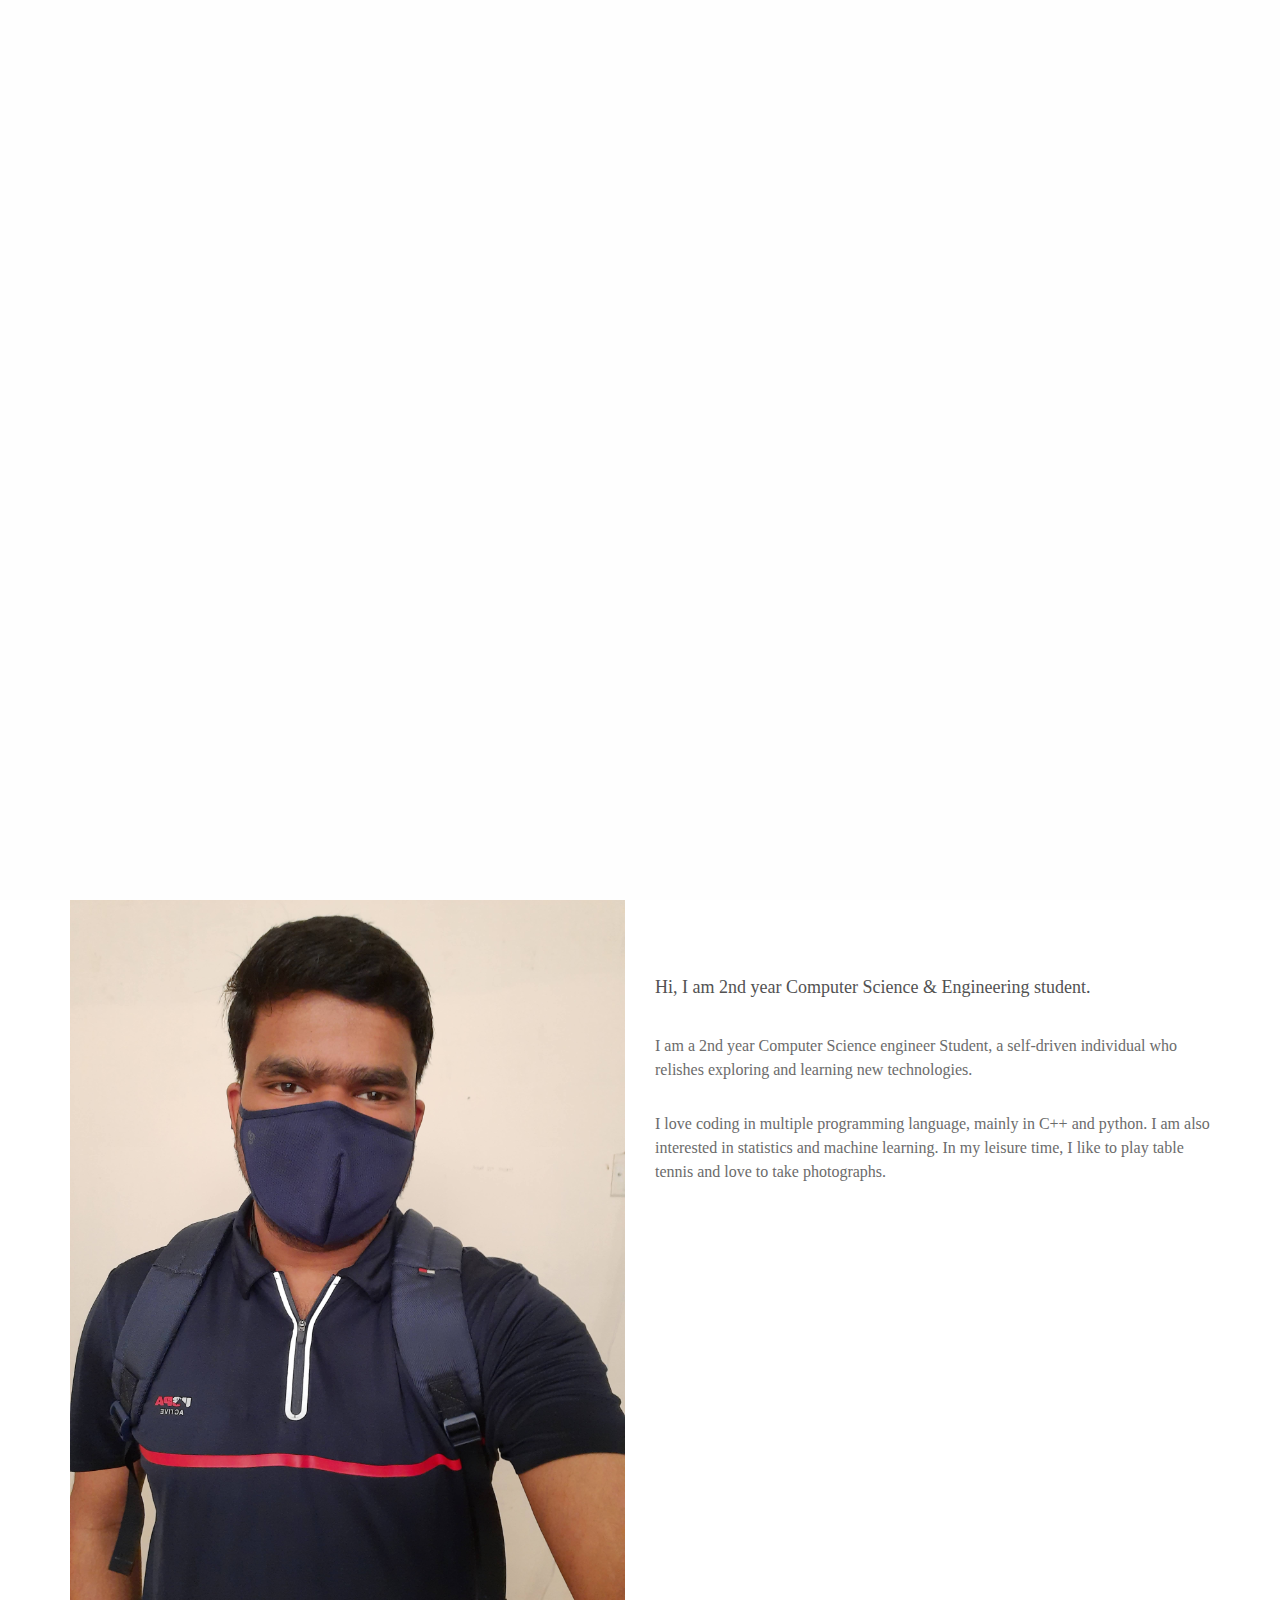
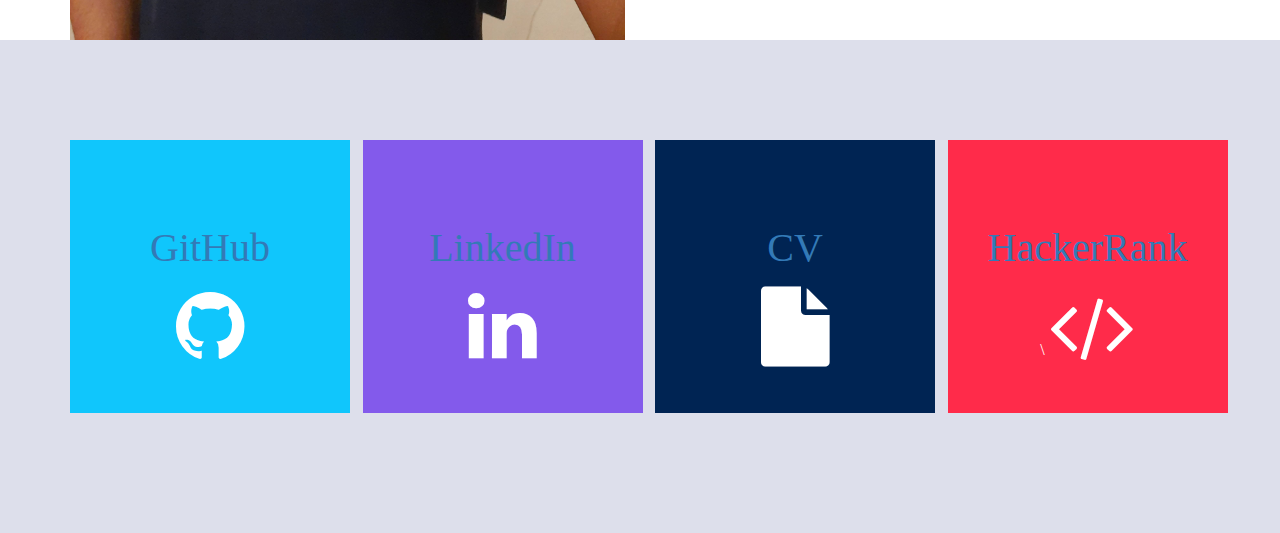
==== commit 54281432: "Add files via upload" ====
--- a/index.html
+++ b/index.html
@@ -89,7 +89,7 @@
                             <div class="about-content text-left">
                                 <h4>Hi, I am  2nd year Computer Science & Engineering student.</h4>
                                 <p>I am a 2nd year Computer Science engineer Student, a self-driven individual who relishes exploring and learning new technologies. </p>
-                                <p>I love coding in multiple programming language, mainly in C++ and python. I am also interested in statistics and machine learning .In my leisure time, I like to play table tennis and love to take photographs.</p>
+                                <p>I love coding in multiple programming language, mainly in C++ and python. I am also interested in statistics and machine learning. In my leisure time, I like to play table tennis and love to take photographs.</p>
                             </div>
                         </div>
 
@@ -136,7 +136,7 @@
 
                                 <div class="features-item">
                                     
-                                    <h2><a href="PranavSagar-CV.html" title="CV" target="_blank">CV</a></h2>
+                                    <h2><a href="CV.html" title="CV" target="_blank">CV</a></h2>
                                     <i class="fa fa-file"></i>
                                 </div>
 
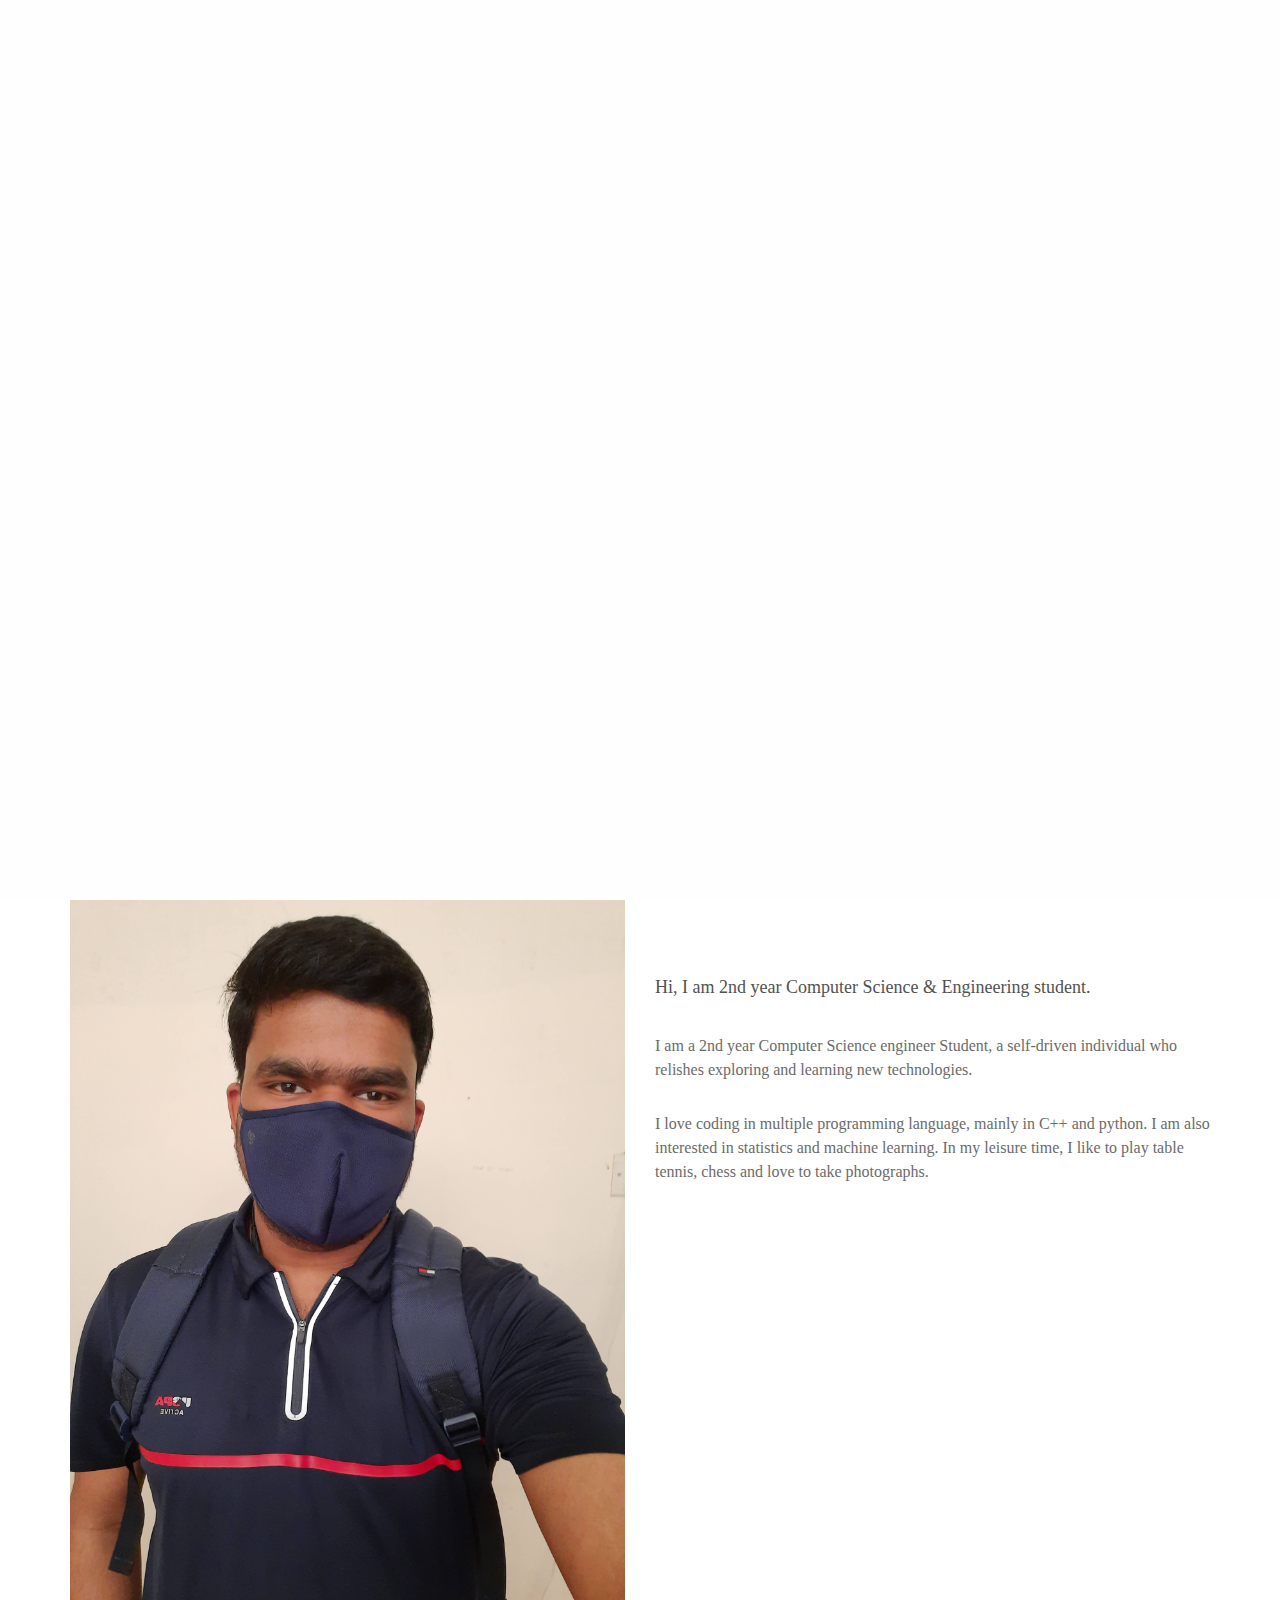
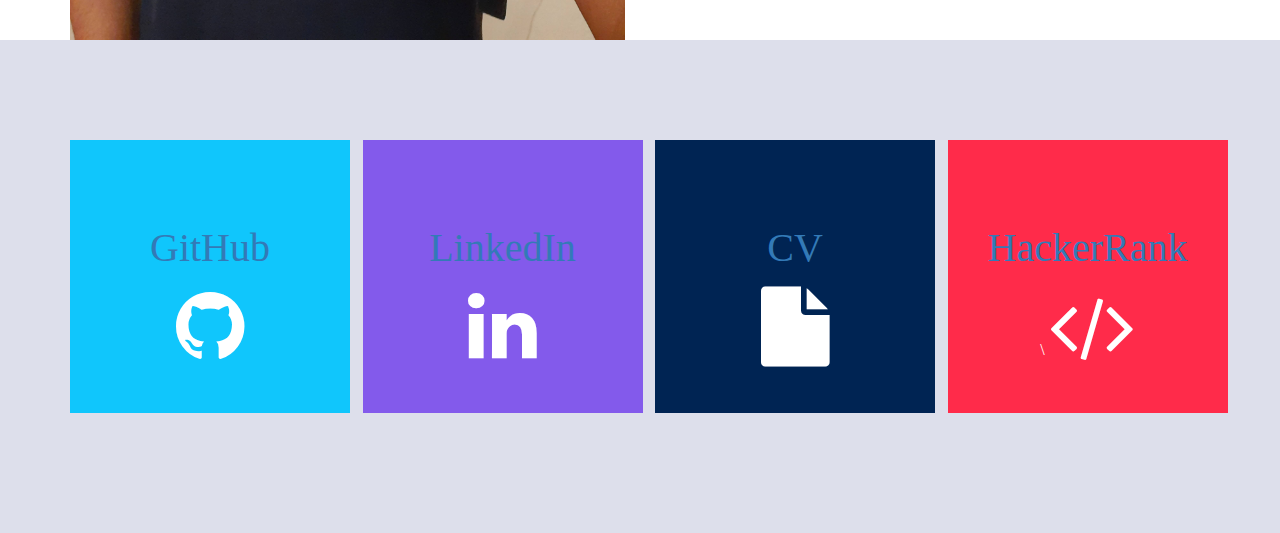
==== commit 6f14fdb5: "Add files via upload" ====
--- a/index.html
+++ b/index.html
@@ -89,7 +89,7 @@
                             <div class="about-content text-left">
                                 <h4>Hi, I am  2nd year Computer Science & Engineering student.</h4>
                                 <p>I am a 2nd year Computer Science engineer Student, a self-driven individual who relishes exploring and learning new technologies. </p>
-                                <p>I love coding in multiple programming language, mainly in C++ and python. I am also interested in statistics and machine learning. In my leisure time, I like to play table tennis and love to take photographs.</p>
+                                <p>I love coding in multiple programming language, mainly in C++ and python. I am also interested in statistics and machine learning. In my leisure time, I like to play table tennis, chess and love to take photographs.</p>
                             </div>
                         </div>
 
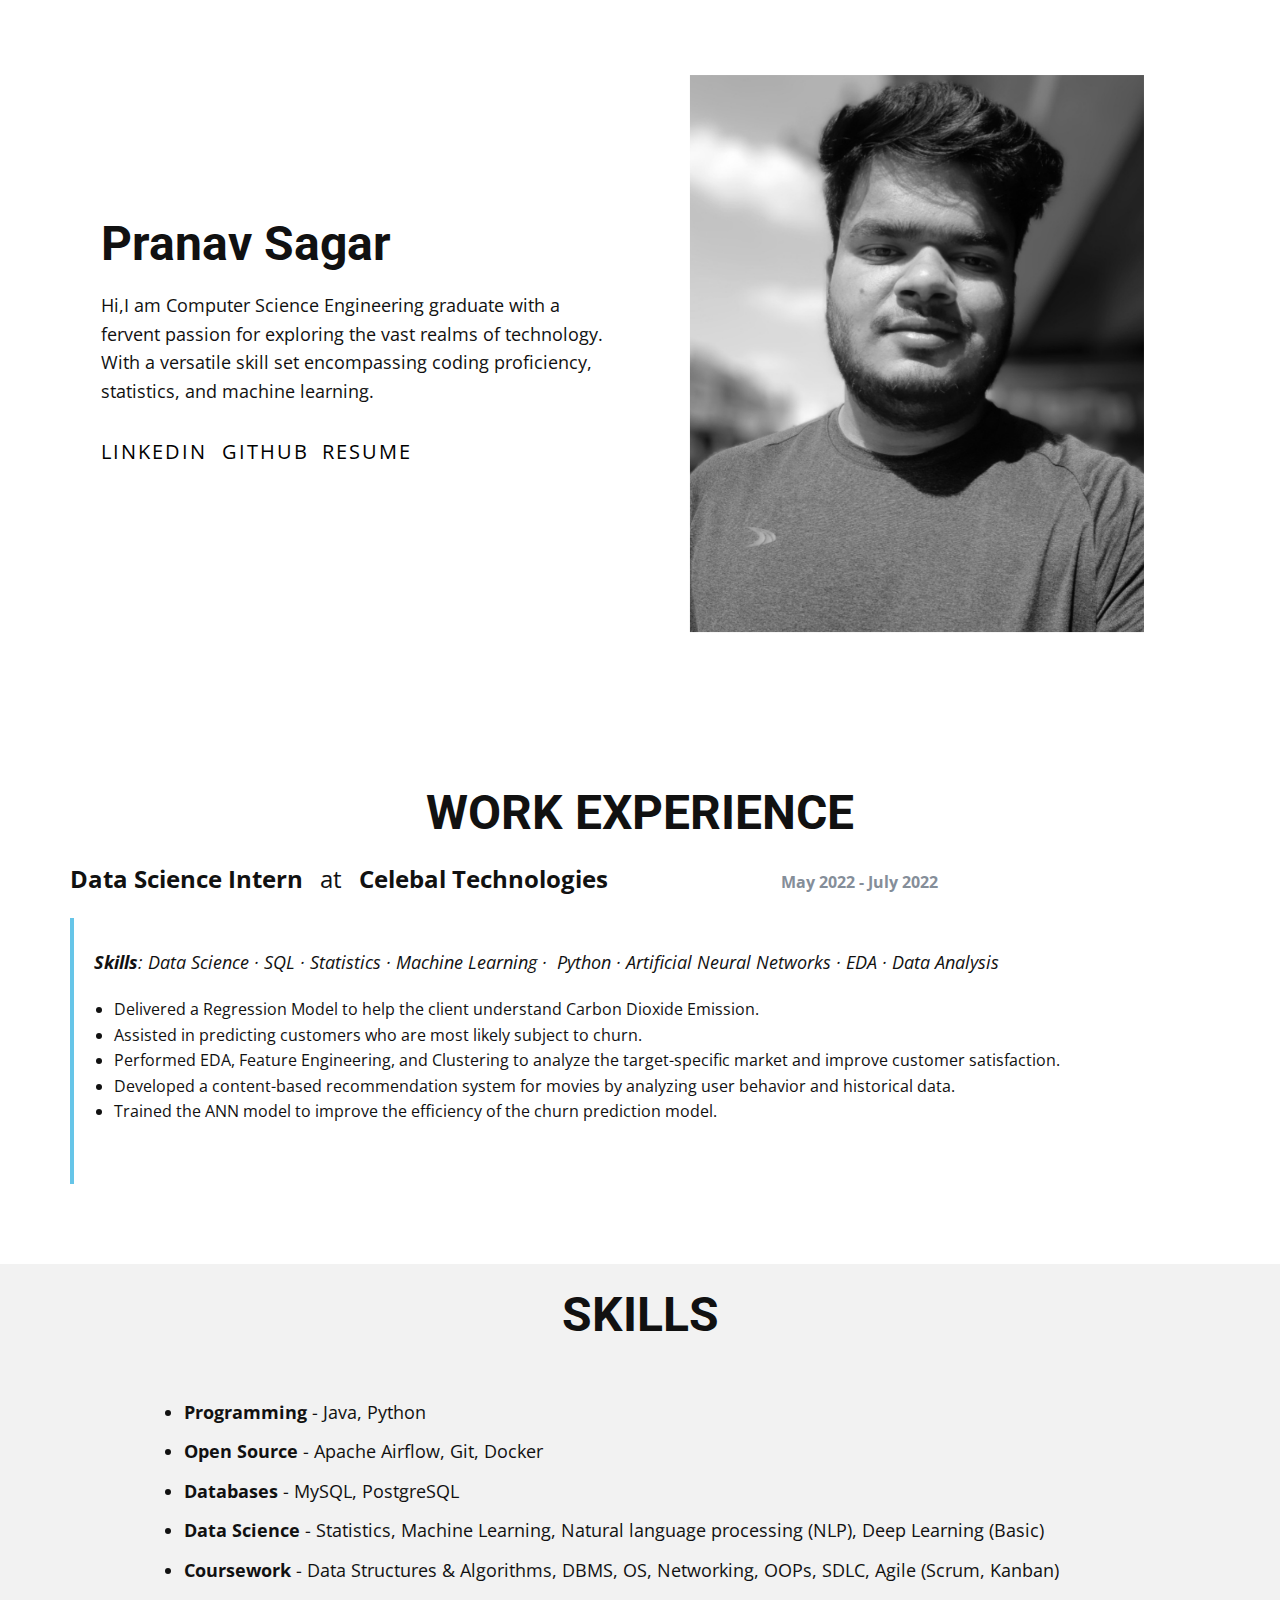
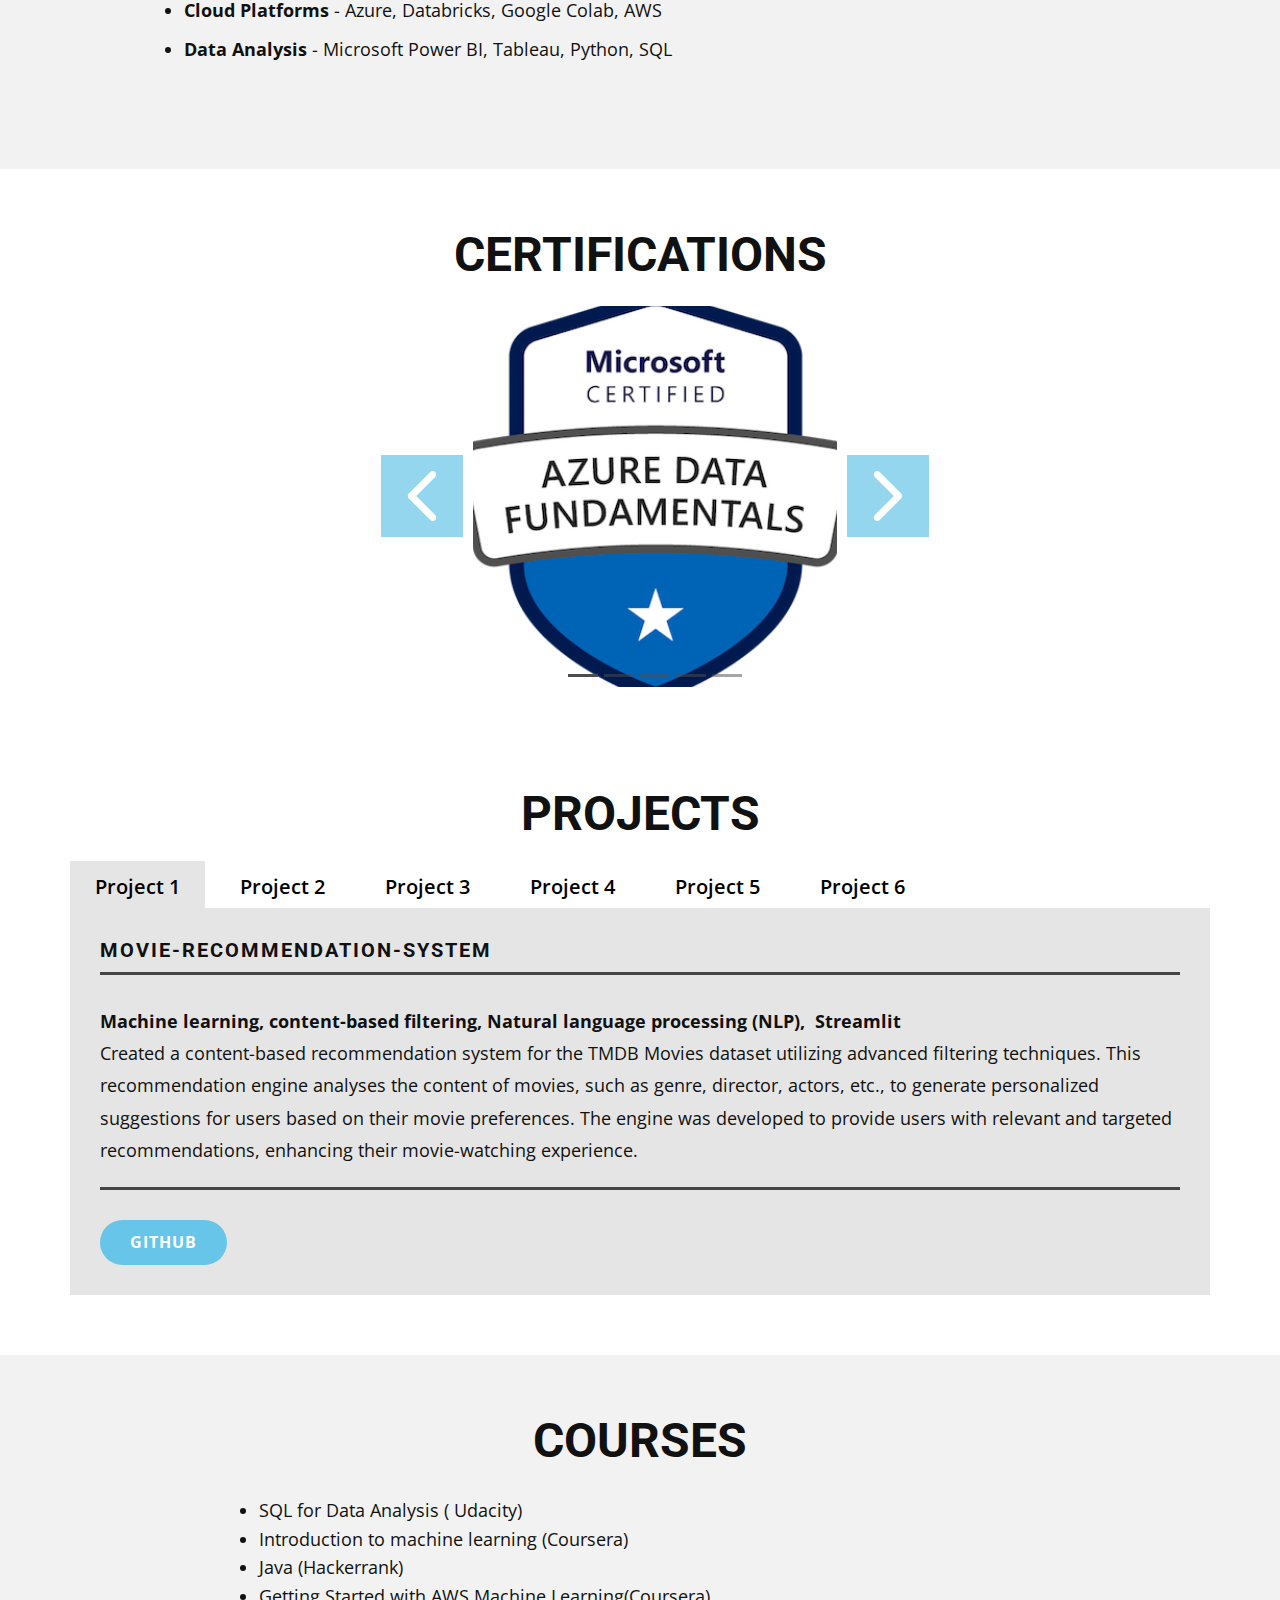
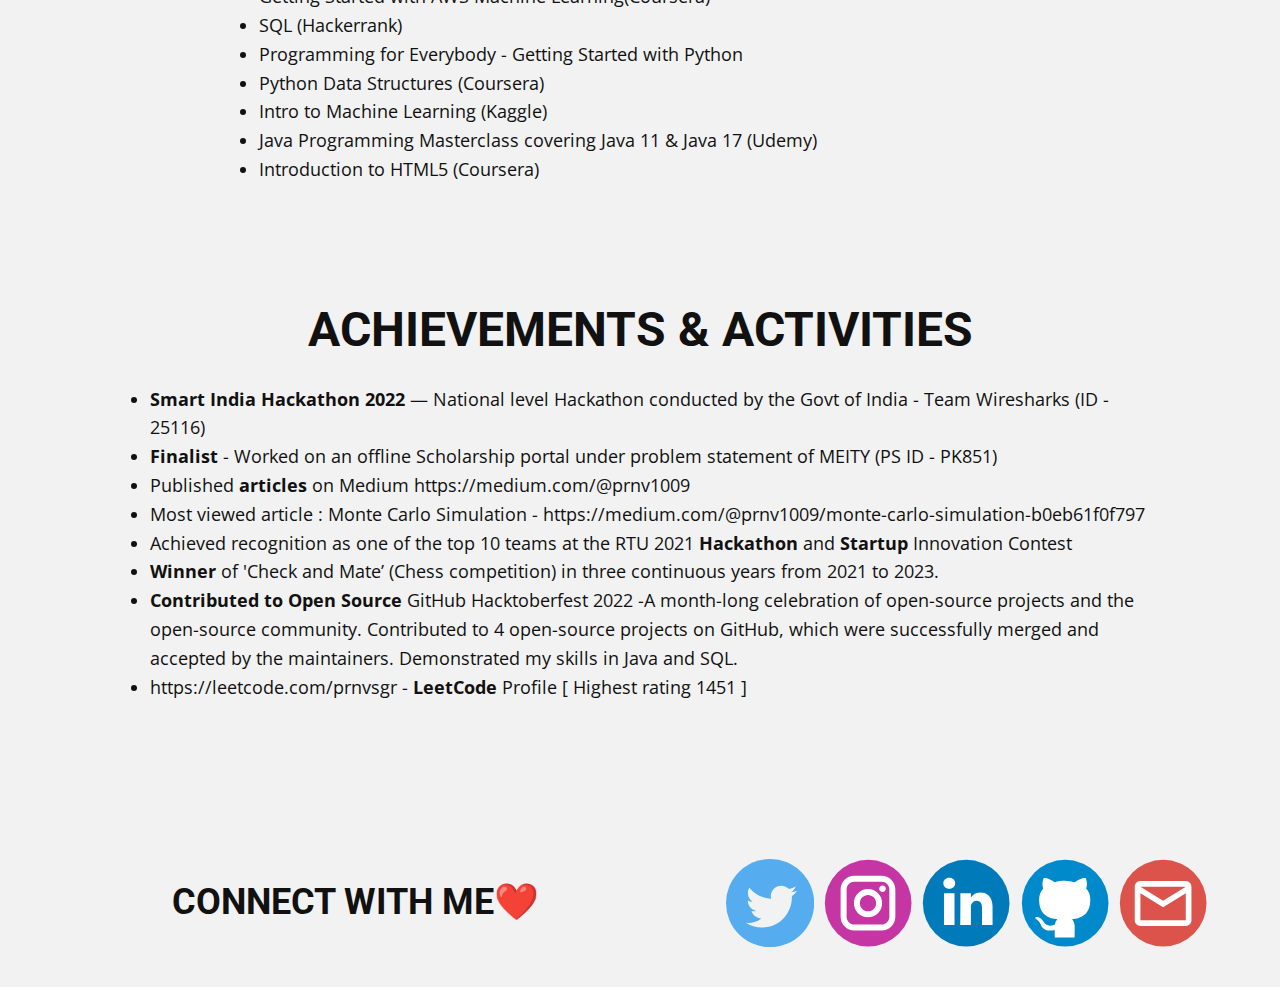
==== commit 226f1219: "Update index.html" ====
--- a/index.html
+++ b/index.html
@@ -1,173 +1,456 @@
-<!doctype html>
-<!--[if lt IE 7]>      <html class="no-js lt-ie9 lt-ie8 lt-ie7" lang=""> <![endif]-->
-<!--[if IE 7]>         <html class="no-js lt-ie9 lt-ie8" lang=""> <![endif]-->
-<!--[if IE 8]>         <html class="no-js lt-ie9" lang=""> <![endif]-->
-<!--[if gt IE 8]><!--> <html class="no-js" lang=""> <!--<![endif]-->
-    <head>
-        <meta charset="utf-8">
-        <meta http-equiv="X-UA-Compatible" content="IE=edge,chrome=1">
-        <title></title>
-        <meta name="description" content="">
-        <meta name="viewport" content="width=device-width, initial-scale=1">
-        <link rel="apple-touch-icon" href="apple-touch-icon.png">
-
-        <link rel="stylesheet" href="assets/css/bootstrap.min.css">
-        <!--        <link rel="stylesheet" href="assets/css/bootstrap-theme.min.css">-->
-
-
-        <!--For Plugins external css-->
-        <link rel="stylesheet" href="assets/css/plugins.css" />
-        <link rel="stylesheet" href="assets/css/roboto-railway-webfont.css" />
-        <link rel="stylesheet" href="assets/css/linearicons-web-font.css" />
-        <link rel="stylesheet" href="assets/css/magnific-popup.css">
-
-        <!--Theme custom css -->
-        <link rel="stylesheet" href="assets/css/style.css">
-
-        <!--Theme Responsive css-->
-        <link rel="stylesheet" href="assets/css/responsive.css" />
-
-        <script src="assets/js/vendor/modernizr-2.8.3-respond-1.4.2.min.js"></script>
-    </head>
-    <body>
-        <!--[if lt IE 8]>
-            <p class="browserupgrade">You are using an <strong>outdated</strong> browser. Please <a href="http://browsehappy.com/">upgrade your browser</a> to improve your experience.</p>
-        <![endif]-->
-
-		<div class='preloader'><div class='loaded'>&nbsp;</div></div>
-
-
-        <nav id="main-nav">
+<!DOCTYPE html>
+<html style="font-size: 16px;" lang="en"><head>
+    <meta name="viewport" content="width=device-width, initial-scale=1.0">
+    <meta charset="utf-8">
+    <meta name="keywords" content="​About Our Team, ​How can we help you?, Our Team, ​Get our free newsletter+ bonus content">
+    <meta name="description" content="">
+    <title>Pranav Sagar</title>
+    <link rel="stylesheet" href="nicepage.css" media="screen">
+<link rel="stylesheet" href="Pranav-Sagar.css" media="screen">
+    <script class="u-script" type="text/javascript" src="jquery-1.9.1.min.js" defer=""></script>
+    <script class="u-script" type="text/javascript" src="nicepage.js" defer=""></script>
+    <meta name="generator" content="Nicepage 5.9.14, nicepage.com">
+    <link id="u-theme-google-font" rel="stylesheet" href="https://fonts.googleapis.com/css?family=Roboto:100,100i,300,300i,400,400i,500,500i,700,700i,900,900i|Open+Sans:300,300i,400,400i,500,500i,600,600i,700,700i,800,800i">
+    
+    
+    
+    
+    
+    
+    
+    
+    
+    <script type="application/ld+json">{
+		"@context": "http://schema.org",
+		"@type": "Organization",
+		"name": "",
+		"url": "/"
+}</script>
+    <meta name="theme-color" content="#66c5e8">
+    <meta property="og:title" content="Pranav Sagar">
+    <meta property="og:type" content="website">
+    <link rel="canonical" href="/">
+  <meta data-intl-tel-input-cdn-path="intlTelInput/"></head>
+  <body data-home-page="https://website4843393.nicepage.io/Pranav-Sagar.html?version=c1a2882c-9342-4635-84dc-dba924dcf742" data-home-page-title="Pranav Sagar" class="u-body u-xl-mode" data-lang="en">
+    <section class="u-clearfix u-section-1" id="sec-b975">
+      <div class="u-clearfix u-sheet u-valign-middle-xl u-valign-middle-xs u-sheet-1">
+        <div class="u-clearfix u-expanded-width u-layout-wrap u-layout-wrap-1">
+          <div class="u-layout">
+            <div class="u-layout-row">
+              <div class="u-align-left u-container-style u-layout-cell u-size-28-lg u-size-28-md u-size-28-sm u-size-28-xs u-size-30-xl u-layout-cell-1">
+                <div class="u-container-layout u-container-layout-1">
+                  <h2 class="u-text u-text-default u-text-1">Pranav Sagar</h2>
+                  <p class="u-text u-text-2"> Hi,I am Computer Science Engineering graduate with a fervent passion for exploring the vast realms of technology. With a versatile skill set encompassing coding proficiency, statistics, and machine learning.</p>
+                  <quillbot-extension style="position: absolute; top: 0px; left: 0px; pointer-events: none;"></quillbot-extension>
+                  <quillbot-extension-highlights style="position: absolute; top: 0px; left: 0px; pointer-events: none;"></quillbot-extension-highlights>
+                  <a href="https://www.linkedin.com/in/pranavsagar/" class="u-border-1 u-border-active-palette-2-base u-border-hover-palette-1-base u-border-no-left u-border-no-right u-border-no-top u-btn u-button-style u-none u-text-black u-text-hover-palette-1-base u-btn-1" target="_blank">LinkedIn</a>
+                  <a href="https://github.com/PranavSagar" class="u-border-1 u-border-active-palette-2-base u-border-hover-palette-1-base u-border-no-left u-border-no-right u-border-no-top u-btn u-button-style u-none u-text-black u-text-hover-palette-1-base u-btn-2" target="_blank">GitHub</a>
+                  <a href="files/resume.pdf" class="u-border-1 u-border-active-palette-2-base u-border-hover-palette-1-base u-border-no-left u-border-no-right u-border-no-top u-btn u-button-style u-file-link u-none u-text-black u-text-hover-palette-1-base u-btn-3" target="_blank">Resume</a>
+                </div>
+              </div>
+              <div class="u-container-style u-layout-cell u-size-30-xl u-size-32-lg u-size-32-md u-size-32-sm u-size-32-xs u-layout-cell-2" data-animation-name="customAnimationIn" data-animation-duration="2000">
+                <div class="u-container-layout u-valign-middle u-container-layout-2">
+                  <img class="u-image u-image-1" src="images/pic_me.jpg" data-image-width="788" data-image-height="1048">
+                </div>
+              </div>
+            </div>
+          </div>
+        </div>
+      </div>
+    </section>
+    <section class="u-align-left u-clearfix u-section-2" id="sec-879f">
+      <div class="u-clearfix u-sheet u-valign-middle u-sheet-1">
+        <div class="fr-view u-clearfix u-rich-text u-text u-text-1">
+          <h1 style="text-align: center;">
+            <span style="font-weight: 700;">WORK EXPERIENCE</span>
+          </h1>
+          <p>
+            <span style="font-weight: 700; font-size: 1.5rem;">Data Science Intern &nbsp;</span>
+            <span style="font-size: 1.5rem;">at &nbsp;</span>
+            <span style="font-weight: 700; font-size: 1.5rem;">Celebal Technologies &nbsp; &nbsp; &nbsp; &nbsp; &nbsp; &nbsp; &nbsp; &nbsp; &nbsp; &nbsp; &nbsp; &nbsp; &nbsp; &nbsp;</span>
+            <span style="font-weight: 700; font-size: 1.5rem;">
+              <span style="font-size: 1rem;">
+                <span class="u-text-palette-5-dark-1">May 2022 - July 2022</span>
+              </span>
+            </span>
+          </p>
+          <blockquote>
+            <p id="isPasted">
+              <span style="font-weight: 700;">Skills</span>: Data Science · SQL · Statistics · Machine Learning · &nbsp;Python · Artificial Neural Networks · EDA · Data Analysis
+            </p>
             <ul>
-                <li><a href="#home"><span>Home</span></a></li>
-                <li><a href="#about"><span>About Me</span></a></li>
-                <li><a href="#features"><span>Find me</span></a></li>
-                
+              <li>
+                <span style="font-style: normal;">Delivered a Regression Model to help the client understand Carbon Dioxide Emission.</span>
+              </li>
+              <li>
+                <span style="font-style: normal;">Assisted in predicting customers who are most likely subject to churn.</span>
+              </li>
+              <li>
+                <span style="font-style: normal;">Performed EDA, Feature Engineering, and Clustering to analyze the target-specific market and improve customer satisfaction.</span>
+              </li>
+              <li>
+                <span style="font-style: normal;">Developed a content-based recommendation system for movies by analyzing user behavior and historical data.</span>
+              </li>
+              <li>
+                <span style="font-style: normal;">Trained the ANN model to improve the efficiency of the churn prediction model.</span>
+              </li>
             </ul>
-            <a href="#0" class="cd-close-menu">Close<span></span></a>
-        </nav>
-
-        <!--Home page style-->
-        <header id="home" class="home home-main-content">
-            <div class="overlay sections">
-                <div class="container text-center">
-                    <div class="row">
-                        <div class="div-menu">
-                            <header class="cd-header">
-                                <a class="cd-menu-trigger" href="#main-nav"><span></span></a>
-                            </header>
-                        </div>
-
-
-                        <div class="home-wrapper">
-                            <div class="col-md-6 col-md-offset-3 col-sm-12 col-xs-12">
-                                <div class="home-content">
-                                    <h1>Pranav Sagar</h1>
-                                    <p>Undergraduate<br>Computer Science & Engineering Student</p>
-                                </div>
-                            </div>
-                        </div>
-                    </div>
+            <p>
+              <br>
+            </p>
+          </blockquote>
+        </div>
+        <quillbot-extension style="position: absolute; top: 0px; left: 0px; pointer-events: none;"></quillbot-extension>
+        <quillbot-extension style="position: absolute; top: 0px; left: 0px; pointer-events: none;"></quillbot-extension>
+        <quillbot-extension style="position: absolute; top: 0px; left: 0px; pointer-events: none;"></quillbot-extension>
+        <quillbot-extension style="position: absolute; top: 0px; left: 0px; pointer-events: none;"></quillbot-extension>
+        <quillbot-extension style="position: absolute; top: 0px; left: 0px; pointer-events: none;"></quillbot-extension>
+        <quillbot-extension style="position: absolute; top: 0px; left: 0px; pointer-events: none;"></quillbot-extension>
+        <quillbot-extension style="position: absolute; top: 0px; left: 0px; pointer-events: none;"></quillbot-extension>
+        <quillbot-extension style="position: absolute; top: 0px; left: 0px; pointer-events: none;"></quillbot-extension>
+      </div>
+    </section>
+    <section class="u-clearfix u-grey-5 u-section-3" id="sec-bc87">
+      <div class="u-clearfix u-sheet u-sheet-1">
+        <h1 class="u-align-center u-text u-text-1"><b>SKILLS</b>
+        </h1>
+        <ul class="u-hover-feature u-text u-text-2">
+          <li>
+            <span style="font-weight: 700;">Programming </span> - Java, Python 
+          </li>
+          <li>
+            <span style="font-weight: 700;">Open Source </span> - Apache Airflow, Git, Docker 
+          </li>
+          <li>
+            <span style="font-weight: 700;">Databases </span> - MySQL, PostgreSQL 
+          </li>
+          <li>
+            <span style="font-weight: 700;">Data Science</span> - Statistics, Machine Learning, Natural language processing (NLP),  Deep Learning (Basic) 
+          </li>
+          <li>
+            <span style="font-weight: 700;">Coursework</span> - Data Structures &amp; Algorithms, DBMS, OS, Networking, OOPs, SDLC, Agile (Scrum, Kanban) 
+          </li>
+          <li>
+            <span style="font-weight: 700;">Cloud Platforms</span> - Azure, Databricks, Google Colab, AWS 
+          </li>
+          <li>
+            <span style="font-weight: 700;">Data Analysis</span> - Microsoft Power BI, Tableau, Python, SQL
+          </li>
+        </ul>
+        <quillbot-extension style="position: absolute; top: 0px; left: 0px; pointer-events: none;"></quillbot-extension>
+        <quillbot-extension-highlights style="position: absolute; top: 0px; left: 0px; pointer-events: none;"></quillbot-extension-highlights>
+      </div>
+      
+    </section>
+    <section class="u-align-center u-clearfix u-section-4" id="sec-f5f2">
+      <div class="u-clearfix u-sheet u-sheet-1">
+        <quillbot-extension style="position: absolute; top: 0px; left: 0px; pointer-events: none;"></quillbot-extension>
+        <quillbot-extension-highlights style="position: absolute; top: 0px; left: 0px; pointer-events: none;"></quillbot-extension-highlights>
+        <h1 class="u-align-left u-text u-text-default u-text-1"><b>CERTIFICATIONS</b>
+        </h1>
+        <div class="u-carousel u-expanded-width-xs u-gallery u-gallery-slider u-layout-carousel u-lightbox u-no-transition u-show-text-on-hover u-gallery-1" id="carousel-16c3" data-interval="5000" data-u-ride="carousel">
+          <ol class="u-absolute-hcenter u-carousel-indicators u-carousel-indicators-1">
+            <li data-u-target="#carousel-16c3" data-u-slide-to="0" class="u-active u-grey-70 u-shape-rectangle" style="width: 30px; height: 3px;"></li>
+            <li data-u-target="#carousel-16c3" data-u-slide-to="1" class="u-grey-70 u-shape-rectangle" style="width: 30px; height: 3px;"></li>
+            <li data-u-target="#carousel-16c3" data-u-slide-to="2" class="u-grey-70 u-shape-rectangle" style="width: 30px; height: 3px;"></li>
+            <li data-u-target="#carousel-16c3" data-u-slide-to="3" class="u-grey-70 u-shape-rectangle" style="width: 30px; height: 3px;"></li>
+            <li data-u-target="#carousel-16c3" data-u-slide-to="4" class="u-grey-70 u-shape-rectangle" style="width: 30px; height: 3px;"></li>
+          </ol>
+          <div class="u-carousel-inner u-gallery-inner" role="listbox">
+            <div class="u-active u-carousel-item u-effect-fade u-effect-hover-zoomOut u-gallery-item u-carousel-item-1">
+              <div class="u-back-slide" data-image-width="402" data-image-height="402">
+                <img class="u-back-image u-expanded" src="images/microsoft-certified-azure-data-fundamentals.png">
+              </div>
+              <div class="u-align-center u-over-slide u-shading u-valign-bottom u-over-slide-1">
+                <h3 class="u-gallery-heading">Microsoft - Azure Data Fundamentals</h3>
+                <p class="u-gallery-text">Score: 871/1000</p>
+              </div>
+            </div>
+            <div class="u-carousel-item u-effect-fade u-effect-hover-zoomOut u-gallery-item u-carousel-item-2">
+              <div class="u-back-slide" data-image-width="402" data-image-height="402">
+                <img class="u-back-image u-expanded" src="images/microsoft-certified-azure-ai-fundamentals.png" alt="Microsoft - Azure AI Fundamentals">
+              </div>
+              <div class="u-align-center u-over-slide u-shading u-valign-bottom u-over-slide-2">
+                <h3 class="u-gallery-heading">Microsoft - Azure AI Fundamentals</h3>
+                <p class="u-gallery-text">Score: 857/1000</p>
+              </div>
+            </div>
+            <div class="u-carousel-item u-effect-fade u-effect-hover-zoomOut u-gallery-item u-carousel-item-3" data-image-width="2836" data-image-height="1875">
+              <div class="u-back-slide" data-image-width="207" data-image-height="243">
+                <img class="u-back-image u-expanded" src="images/download-2.png" alt="Databricks - Fundamentals of the Databricks Lakehouse">
+              </div>
+              <div class="u-align-center u-over-slide u-shading u-valign-bottom u-over-slide-3">
+                <h3 class="u-gallery-heading">Databricks - Fundamentals of the Databricks Lakehouse</h3>
+                <p class="u-gallery-text"></p>
+              </div>
+            </div>
+            <div class="u-carousel-item u-effect-fade u-effect-hover-zoomOut u-gallery-item u-carousel-item-4" data-image-width="225" data-image-height="225">
+              <div class="u-back-slide">
+                <img class="u-back-image u-expanded" src="images/download-3.jpeg" alt=" GitHub Hacktoberfest 2022">
+              </div>
+              <div class="u-align-center u-over-slide u-shading u-valign-bottom u-over-slide-4">
+                <h3 class="u-gallery-heading"> GitHub Hacktoberfest 2022</h3>
+                <p class="u-gallery-text">Contributed to 4 open-source projects</p>
+              </div>
+              <style data-mode="XL" data-visited="true"></style>
+              <style data-mode="LG" data-visited="true"></style>
+              <style data-mode="MD" data-visited="true"></style>
+              <style data-mode="SM"></style>
+              <style data-mode="XS"></style>
+            </div>
+            <div class="u-carousel-item u-effect-fade u-effect-hover-zoomOut u-gallery-item u-carousel-item-5" data-image-width="225" data-image-height="225">
+              <div class="u-back-slide">
+                <img class="u-back-image u-expanded" src="images/images.png" alt="NPTEL">
+              </div>
+              <div class="u-align-center u-over-slide u-shading u-valign-bottom u-over-slide-5">
+                <h3 class="u-gallery-heading">NPTEL</h3>
+                <p class="u-gallery-text">IT Kharagpur - Programming in Java<br>Score: 73%
+                </p>
+              </div>
+              <style data-mode="XL" data-visited="true"></style>
+              <style data-mode="LG" data-visited="true"></style>
+              <style data-mode="MD" data-visited="true"></style>
+              <style data-mode="SM"></style>
+              <style data-mode="XS"></style>
+            </div>
+          </div>
+          <a class="u-absolute-vcenter u-carousel-control u-carousel-control-prev u-icon-rounded u-opacity u-opacity-70 u-palette-1-base u-spacing-10 u-text-white u-carousel-control-1" href="#carousel-16c3" role="button" data-u-slide="prev">
+            <span aria-hidden="true">
+              <svg viewBox="0 0 451.847 451.847"><path d="M97.141,225.92c0-8.095,3.091-16.192,9.259-22.366L300.689,9.27c12.359-12.359,32.397-12.359,44.751,0
+c12.354,12.354,12.354,32.388,0,44.748L173.525,225.92l171.903,171.909c12.354,12.354,12.354,32.391,0,44.744
+c-12.354,12.365-32.386,12.365-44.745,0l-194.29-194.281C100.226,242.115,97.141,234.018,97.141,225.92z"></path></svg>
+            </span>
+            <span class="sr-only">
+              <svg viewBox="0 0 451.847 451.847"><path d="M97.141,225.92c0-8.095,3.091-16.192,9.259-22.366L300.689,9.27c12.359-12.359,32.397-12.359,44.751,0
+c12.354,12.354,12.354,32.388,0,44.748L173.525,225.92l171.903,171.909c12.354,12.354,12.354,32.391,0,44.744
+c-12.354,12.365-32.386,12.365-44.745,0l-194.29-194.281C100.226,242.115,97.141,234.018,97.141,225.92z"></path></svg>
+            </span>
+          </a>
+          <a class="u-absolute-vcenter-lg u-absolute-vcenter-md u-absolute-vcenter-sm u-absolute-vcenter-xl u-carousel-control u-carousel-control-next u-icon-rounded u-opacity u-opacity-70 u-palette-1-base u-spacing-10 u-text-white u-carousel-control-2" href="#carousel-16c3" role="button" data-u-slide="next">
+            <span aria-hidden="true">
+              <svg viewBox="0 0 451.846 451.847"><path d="M345.441,248.292L151.154,442.573c-12.359,12.365-32.397,12.365-44.75,0c-12.354-12.354-12.354-32.391,0-44.744
+L278.318,225.92L106.409,54.017c-12.354-12.359-12.354-32.394,0-44.748c12.354-12.359,32.391-12.359,44.75,0l194.287,194.284
+c6.177,6.18,9.262,14.271,9.262,22.366C354.708,234.018,351.617,242.115,345.441,248.292z"></path></svg>
+            </span>
+            <span class="sr-only">
+              <svg viewBox="0 0 451.846 451.847"><path d="M345.441,248.292L151.154,442.573c-12.359,12.365-32.397,12.365-44.75,0c-12.354-12.354-12.354-32.391,0-44.744
+L278.318,225.92L106.409,54.017c-12.354-12.359-12.354-32.394,0-44.748c12.354-12.359,32.391-12.359,44.75,0l194.287,194.284
+c6.177,6.18,9.262,14.271,9.262,22.366C354.708,234.018,351.617,242.115,345.441,248.292z"></path></svg>
+            </span>
+          </a>
+        </div>
+      </div>
+    </section>
+    <section class="u-align-center u-clearfix u-section-5" id="sec-37ce">
+      <div class="u-clearfix u-sheet u-sheet-1">
+        <h1 class="u-align-center u-text u-text-default u-text-1"><b>PROJECTS</b>
+        </h1>
+        <div class="u-expanded-width u-tab-links-align-left u-tabs u-tabs-1">
+          <ul class="u-spacing-10 u-tab-list u-unstyled" role="tablist">
+            <li class="u-tab-item u-tab-item-1" role="presentation">
+              <a class="active u-active-grey-10 u-button-style u-tab-link u-text-active-black u-text-black u-tab-link-1" id="link-tab-14b7" href="#tab-14b7" role="tab">Project 1</a>
+            </li>
+            <li class="u-tab-item u-tab-item-2" role="presentation">
+              <a class="u-active-grey-10 u-button-style u-tab-link u-text-active-black u-text-black u-tab-link-2" id="link-tab-c5c4" href="#tab-c5c4" role="tab">Project 2</a>
+            </li>
+            <li class="u-tab-item u-tab-item-3" role="presentation">
+              <a class="u-active-grey-10 u-button-style u-tab-link u-text-active-black u-text-black u-tab-link-3" id="link-tab-c477" href="#tab-c477" role="tab">Project 3</a>
+            </li>
+            <li class="u-tab-item u-tab-item-4" role="presentation">
+              <a class="u-active-grey-10 u-button-style u-tab-link u-text-active-black u-text-black u-tab-link-4" id="link-tab-044f" href="#tab-044f" role="tab">Project 4</a>
+            </li>
+            <li class="u-tab-item u-tab-item-5" role="presentation">
+              <a class="u-active-grey-10 u-button-style u-tab-link u-text-active-black u-text-black u-tab-link-5" id="link-tab-c2f3" href="#tab-c2f3" role="tab">Project 5</a>
+            </li>
+            <li class="u-tab-item u-tab-item-6" role="presentation">
+              <a class="u-active-grey-10 u-button-style u-tab-link u-text-active-black u-text-black u-tab-link-6" id="link-tab-6165" href="#tab-6165" role="tab">Project 6</a>
+            </li>
+          </ul>
+          <div class="u-tab-content">
+            <div class="u-align-left u-container-style u-grey-10 u-tab-active u-tab-pane u-tab-pane-1" id="tab-14b7" role="tabpanel" aria-labelledby="link-tab-14b7">
+              <div class="u-container-layout u-container-layout-1">
+                <h5 class="u-text u-text-default u-text-2"><b>Movie-Recommendation-System</b>
+                </h5>
+                <div class="u-border-3 u-border-grey-dark-1 u-expanded-width u-line u-line-horizontal u-line-1"></div>
+                <p class="u-text u-text-default u-text-3"><b>Machine learning, content-based filtering, Natural language processing (NLP),&nbsp; Streamlit<br></b>Created a content-based recommendation system for the TMDB Movies dataset utilizing advanced filtering techniques. This recommendation engine analyses the content of movies, such as genre, director, actors, etc., to generate personalized suggestions for users based on their movie preferences. The engine was developed to provide users with relevant and targeted recommendations, enhancing their movie-watching experience.<br>
+                </p>
+                <div class="u-border-3 u-border-grey-dark-1 u-expanded-width u-line u-line-horizontal u-line-2"></div>
+                <quillbot-extension style="position: absolute; top: 0px; left: 0px; pointer-events: none;"></quillbot-extension>
+                <quillbot-extension-highlights style="position: absolute; top: 0px; left: 0px; pointer-events: none;"></quillbot-extension-highlights>
+                <a href="https://github.com/PranavSagar/DataScienceInternship_CT/tree/main/Movie-Recommender-System/Movie-Recommender_System" class="u-btn u-button-style u-hover-palette-1-dark-1 u-palette-1-base u-btn-1" target="_blank">Github</a>
+              </div>
+            </div>
+            <div class="u-align-left u-container-style u-grey-10 u-tab-pane u-tab-pane-2" id="tab-c5c4" role="tabpanel" aria-labelledby="link-tab-c5c4">
+              <div class="u-container-layout u-valign-top u-container-layout-2">
+                <h5 class="u-text u-text-default u-text-4"><b>Amazon Review Sentiments</b>
+                </h5>
+                <div class="u-border-3 u-border-grey-dark-1 u-expanded-width u-line u-line-horizontal u-line-3"></div>
+                <p class="u-text u-text-default u-text-5"><b><b>NLP, Classification, Machine Learning</b>
+                    <br></b>The objective of this project is to analyse customer sentiment towards various products through the analysis of product reviews. The sentiment analysis will be performed using Natural Language Processing (NLP) techniques and machine learning algorithms<br>
+                </p>
+                <div class="u-border-3 u-border-grey-dark-1 u-expanded-width u-line u-line-horizontal u-line-4"></div>
+                <quillbot-extension style="position: absolute; top: 0px; left: 0px; pointer-events: none;"></quillbot-extension>
+                <quillbot-extension-highlights style="position: absolute; top: 0px; left: 0px; pointer-events: none;"></quillbot-extension-highlights>
+                <a href="https://github.com/PranavSagar/ReviewSentiments/" class="u-btn u-button-style u-hover-palette-1-dark-1 u-palette-1-base u-btn-2" target="_blank">Github</a>
+              </div>
+            </div>
+            <div class="u-align-left u-container-style u-grey-10 u-tab-pane u-tab-pane-3" id="tab-c477" role="tabpanel" aria-labelledby="link-tab-c477">
+              <div class="u-container-layout u-container-layout-3">
+                <h5 class="u-text u-text-default u-text-6"><b>House Pricing Prediction with Flask deployment</b>
+                </h5>
+                <div class="u-border-3 u-border-grey-dark-1 u-expanded-width u-line u-line-horizontal u-line-5"></div>
+                <p class="u-text u-text-default u-text-7"><b><b>Flask, Linear Regression, Machine Learning</b>
+                    <br></b>This project provides an end-to-end solution for clients who are interested in predicting the cost of a house. The project has a user-friendly interface that allows the client to input their requirements and receive an accurate prediction of the house price.<br>
+                </p>
+                <div class="u-border-3 u-border-grey-dark-1 u-expanded-width u-line u-line-horizontal u-line-6"></div>
+                <quillbot-extension style="position: absolute; top: 0px; left: 0px; pointer-events: none;"></quillbot-extension>
+                <quillbot-extension-highlights style="position: absolute; top: 0px; left: 0px; pointer-events: none;"></quillbot-extension-highlights>
+                <a href="https://github.com/PranavSagar/bostonhousepricing" class="u-btn u-button-style u-hover-palette-1-dark-1 u-palette-1-base u-btn-3" target="_blank">Github</a>
+              </div>
+            </div>
+            <div class="u-align-left u-container-style u-grey-10 u-tab-pane u-tab-pane-4" id="tab-044f" role="tabpanel" aria-labelledby="link-tab-044f">
+              <div class="u-container-layout u-container-layout-4">
+                <h5 class="u-text u-text-default u-text-8"><b></b><b>Tic Tac Toe</b>
+                </h5>
+                <div class="u-border-3 u-border-grey-dark-1 u-expanded-width u-line u-line-horizontal u-line-7"></div>
+                <p class="u-text u-text-default u-text-9"><b><b>Python, Tkinter&nbsp;</b>
+                    <br></b>Tic Tac Toe game created in Python with GUI  where two players mark X's and O's on a 3x3 grid until one player gets three in a row or all spaces are filled<br>
+                </p>
+                <div class="u-border-3 u-border-grey-dark-1 u-expanded-width u-line u-line-horizontal u-line-8"></div>
+                <quillbot-extension style="position: absolute; top: 0px; left: 0px; pointer-events: none;"></quillbot-extension>
+                <quillbot-extension-highlights style="position: absolute; top: 0px; left: 0px; pointer-events: none;"></quillbot-extension-highlights>
+                <a href="https://github.com/PranavSagar/NSP" class="u-btn u-button-style u-hover-palette-1-dark-1 u-palette-1-base u-btn-4" target="_blank">Github</a>
+              </div>
+            </div>
+            <div class="u-align-left u-container-style u-grey-10 u-tab-pane u-tab-pane-5" id="tab-c2f3" role="tabpanel" aria-labelledby="link-tab-c2f3">
+              <div class="u-container-layout u-container-layout-5">
+                <h5 class="u-text u-text-default u-text-10"><b></b><b>Event Management System</b>
+                </h5>
+                <div class="u-border-3 u-border-grey-dark-1 u-expanded-width u-line u-line-horizontal u-line-9"></div>
+                <p class="u-text u-text-default u-text-11"><b>Machine learning, content-based filtering, Natural language processing (NLP),&nbsp; Streamlit<br></b>Developed Java GUI application for Event management with the feature of retrieving and displaying data from SQLite database using Swing framework.<br>
+                </p>
+                <div class="u-border-3 u-border-grey-dark-1 u-expanded-width u-line u-line-horizontal u-line-10"></div>
+                <quillbot-extension style="position: absolute; top: 0px; left: 0px; pointer-events: none;"></quillbot-extension>
+                <quillbot-extension-highlights style="position: absolute; top: 0px; left: 0px; pointer-events: none;"></quillbot-extension-highlights>
+                <a href="https://github.com/PranavSagar/javansp" class="u-btn u-button-style u-hover-palette-1-dark-1 u-palette-1-base u-btn-5" target="_blank">Github</a>
+              </div>
+            </div>
+            <div class="u-align-left u-container-style u-grey-10 u-tab-pane u-tab-pane-6" id="tab-6165" role="tabpanel" aria-labelledby="link-tab-6165">
+              <div class="u-container-layout u-container-layout-6">
+                <h5 class="u-text u-text-default u-text-12"><b></b><b></b><b>Sales Report / Dashboard</b>
+                </h5>
+                <div class="u-border-3 u-border-grey-dark-1 u-expanded-width u-line u-line-horizontal u-line-11"></div>
+                <p class="u-text u-text-default u-text-13"><b></b><b>Microsoft Power BI</b><b>
+                    <br></b> Created a sales report using Power BI to analyze the performance of the Product sales and identify product sales.<br>
+                </p>
+                <div class="u-border-3 u-border-grey-dark-1 u-expanded-width u-line u-line-horizontal u-line-12"></div>
+                <quillbot-extension style="position: absolute; top: 0px; left: 0px; pointer-events: none;"></quillbot-extension>
+                <quillbot-extension-highlights style="position: absolute; top: 0px; left: 0px; pointer-events: none;"></quillbot-extension-highlights>
+                <a href="https://app.powerbi.com/groups/me/reports/2deb5c79-7d0c-43fb-b3ac-1189f06574a2/ReportSection" class="u-btn u-button-style u-hover-palette-1-dark-1 u-palette-1-base u-btn-6" target="_blank">view</a>
+              </div>
+            </div>
+          </div>
+        </div>
+        <quillbot-extension style="position: absolute; top: 0px; left: 0px; pointer-events: none;"></quillbot-extension>
+        <quillbot-extension-highlights style="position: absolute; top: 0px; left: 0px; pointer-events: none;"></quillbot-extension-highlights>
+      </div>
+    </section>
+    <section class="u-clearfix u-grey-5 u-section-6" id="sec-d0e0">
+      <div class="u-clearfix u-sheet u-valign-middle u-sheet-1">
+        <h1 class="u-align-center u-text u-text-1"><b></b><b>COURSES</b>
+        </h1>
+        <ul class="u-hover-feature u-text u-text-2">
+          <li> SQL for Data Analysis ( Udacity) </li>
+          <li>Introduction to machine learning (Coursera) </li>
+          <li>Java (Hackerrank) </li>
+          <li>Getting Started with AWS Machine Learning(Coursera) </li>
+          <li>SQL (Hackerrank) </li>
+          <li>Programming for Everybody - Getting Started with Python </li>
+          <li>Python Data Structures (Coursera) </li>
+          <li>Intro to Machine Learning (Kaggle) </li>
+          <li>Java Programming Masterclass covering Java 11 &amp; Java 17 (Udemy) </li>
+          <li>Introduction to HTML5 (Coursera)</li>
+        </ul>
+        <quillbot-extension style="position: absolute; top: 0px; left: 0px; pointer-events: none;"></quillbot-extension>
+        <quillbot-extension-highlights style="position: absolute; top: 0px; left: 0px; pointer-events: none;"></quillbot-extension-highlights>
+      </div>
+      
+    </section>
+    <section class="u-clearfix u-grey-5 u-section-7" id="sec-ac8e">
+      <div class="u-clearfix u-sheet u-sheet-1">
+        <h1 class="u-align-center u-text u-text-1"><b>ACHIEVEMENTS &amp; ACTIVITIES</b>
+        </h1>
+        <ul class="u-hover-feature u-text u-text-2">
+          <li><b style="font-size: 1.125rem; background-color: #f2f2f2; color: #111111; font-family: 'Open Sans',sans-serif;"></b>
+            <span style="font-size: 1.125rem; background-color: #f2f2f2; color: #111111; font-family: 'Open Sans',sans-serif; font-weight: 700;">Smart India Hackathon 2022</span>
+            <span style="font-size: 1.125rem; background-color: #f2f2f2; color: #111111; font-family: 'Open Sans',sans-serif;"> — National level Hackathon conducted by the Govt of India - Team Wiresharks  (ID - 25116)</span>
+          </li>
+          <li>
+            <span style="font-weight: 700;">Finalist </span> - Worked on an offline Scholarship portal under problem statement of MEITY (PS ID - PK851) 
+          </li>
+          <li>Published <span style="font-weight: 700;">articles </span>on Medium https://medium.com/@prnv1009 
+          </li>
+          <li>Most viewed article : Monte Carlo Simulation - https://medium.com/@prnv1009/monte-carlo-simulation-b0eb61f0f797 </li>
+          <li>Achieved recognition as one of the top 10 teams at the RTU 2021 <span style="font-weight: 700;">Hackathon</span> and <span style="font-weight: 700;">Startup </span>Innovation Contest 
+          </li>
+          <li>
+            <span style="font-weight: 700;">Winner </span>of 'Check and Mate’ (Chess competition) in three continuous years from 2021 to 2023. 
+          </li>
+          <li>
+            <span style="font-weight: 700;">Contributed to Open Source</span> GitHub Hacktoberfest 2022 -A month-long celebration of open-source projects and the open-source community. Contributed to 4 open-source projects on GitHub, which were successfully merged and accepted by the maintainers. Demonstrated my skills in Java and SQL.
+          </li>
+          <li>https://leetcode.com/prnvsgr - <span style="font-weight: 700;">LeetCode </span>Profile [ Highest rating 1451 ]
+          </li>
+        </ul>
+        <quillbot-extension style="position: absolute; top: 0px; left: 0px; pointer-events: none;"></quillbot-extension>
+        <quillbot-extension-highlights style="position: absolute; top: 0px; left: 0px; pointer-events: none;"></quillbot-extension-highlights>
+      </div>
+      
+    </section>
+    <section class="u-align-center u-clearfix u-grey-5 u-section-8" id="sec-cc3e">
+      <div class="u-clearfix u-sheet u-valign-middle u-sheet-1">
+        <div class="u-clearfix u-expanded-width u-layout-wrap u-layout-wrap-1">
+          <div class="u-gutter-0 u-layout">
+            <div class="u-layout-row">
+              <div class="u-align-center u-container-style u-layout-cell u-left-cell u-size-30 u-layout-cell-1">
+                <div class="u-container-layout u-valign-middle-lg u-valign-middle-xl u-valign-top-sm u-valign-top-xs u-container-layout-1">
+                  <h2 class="u-text u-text-default u-text-1">CONNECT WITH ME❤️</h2>
+                  <quillbot-extension style="position: absolute; top: 0px; left: 0px; pointer-events: none;"></quillbot-extension>
+                  <quillbot-extension-highlights style="position: absolute; top: 0px; left: 0px; pointer-events: none;"></quillbot-extension-highlights>
                 </div>
-            </div>
-        </header>
-
-        <!-- Sections -->
-        <section id="about" class="sections3">
-            <div class="container">
-                <!-- Example row of columns -->
-                <div class="row">
-                    <div class="about-wrapper">
-
-                        <div class="col-md-6 col-sm-6 col-xs-12">
-                            <div class="about-photo">
-                                <img src="assets/images/man.png" alt="About Photo" />
-                            </div>
-                        </div>
-
-                        <div class="col-md-6 col-sm-6 col-xs-12">
-                            <div class="about-content text-left">
-                                <h4>Hi, I am  2nd year Computer Science & Engineering student.</h4>
-                                <p>I am a 2nd year Computer Science engineer Student, a self-driven individual who relishes exploring and learning new technologies. </p>
-                                <p>I love coding in multiple programming language, mainly in C++ and python. I am also interested in statistics and machine learning. In my leisure time, I like to play table tennis, chess and love to take photographs.</p>
-                            </div>
-                        </div>
-
-                    </div>
-                </div>	
-            </div> <!-- /container -->       
-        </section>
-
-        <!-- Sections -->
-        <section id="features" class="sections lightbg">
-
-            <div class="container text-center">
-                <!-- Example row of columns -->
-                <div class="row">
-                    <div class="features-wrapper">
-
-                        <div class="col-md-3 col-sm-6 col-xs-12">
-                            <div class="features-bg design">
-
-                                <div class="features-item">
-                                   
-                                    <h2><a href="https://github.com/PranavSagar " title="Github" target="_blank" >GitHub</a></h2>
-                                    <i class="fa fa-github"></i>
-                                </div>
-
-                            </div>
-                        </div>
-
-
-                        <div class="col-md-3 col-sm-6 col-xs-12">
-                            <div class="features-bg development">
-
-                                <div class="features-item">
-                                    
-                                    <h2><a href="https://www.linkedin.com/in/PranavSagar" title="LinkedIn" target="_blank">LinkedIn</a></h2>
-                                    <i class="fa fa-linkedin"></i>
-                                </div>
-
-                            </div>
-                        </div>
-
-                        <div class="col-md-3 col-sm-6 col-xs-12">
-                            <div class="features-bg testing">
-
-                                <div class="features-item">
-                                    
-                                    <h2><a href="CV.html" title="CV" target="_blank">CV</a></h2>
-                                    <i class="fa fa-file"></i>
-                                </div>
-
-                            </div>
-                        </div>
-
-                        <div class="col-md-3 col-sm-6 col-xs-12">
-                            <div class="features-bg launch">
-
-                                <div class="features-item">
-                                    
-                                    <h2><a href="https://www.hackerrank.com/PranavSagar" title="HackerRank" target="_blank">HackerRank</a></h2>\
-                                    <i class="fa fa-code"></i>
-                                </div>
-
-                            </div>
-                        </div>
-
-                    </div>
+              </div>
+              <div class="u-align-center u-container-style u-layout-cell u-right-cell u-size-30 u-layout-cell-2">
+                <div class="u-container-layout u-valign-bottom-xl u-valign-top-lg u-valign-top-md u-valign-top-sm u-valign-top-xs u-container-layout-2">
+                  <div class="u-social-icons u-spacing-10 u-social-icons-1">
+                    <a class="u-social-url" title="twitter" target="_blank" href="https://twitter.com/Pranav_Sagar10"><span class="u-icon u-social-icon u-social-twitter u-icon-1"><svg class="u-svg-link" preserveAspectRatio="xMidYMin slice" viewBox="0 0 112.197 112.197" style=""><use xlink:href="#svg-037f"></use></svg><svg class="u-svg-content" viewBox="0 0 112.197 112.197" x="0px" y="0px" id="svg-037f" style="enable-background:new 0 0 112.197 112.197;"><g><circle style="fill:#55ACEE;" cx="56.099" cy="56.098" r="56.098"></circle><g><path style="fill:#F1F2F2;" d="M90.461,40.316c-2.404,1.066-4.99,1.787-7.702,2.109c2.769-1.659,4.894-4.284,5.897-7.417    c-2.591,1.537-5.462,2.652-8.515,3.253c-2.446-2.605-5.931-4.233-9.79-4.233c-7.404,0-13.409,6.005-13.409,13.409    c0,1.051,0.119,2.074,0.349,3.056c-11.144-0.559-21.025-5.897-27.639-14.012c-1.154,1.98-1.816,4.285-1.816,6.742    c0,4.651,2.369,8.757,5.965,11.161c-2.197-0.069-4.266-0.672-6.073-1.679c-0.001,0.057-0.001,0.114-0.001,0.17    c0,6.497,4.624,11.916,10.757,13.147c-1.124,0.308-2.311,0.471-3.532,0.471c-0.866,0-1.705-0.083-2.523-0.239    c1.706,5.326,6.657,9.203,12.526,9.312c-4.59,3.597-10.371,5.74-16.655,5.74c-1.08,0-2.15-0.063-3.197-0.188    c5.931,3.806,12.981,6.025,20.553,6.025c24.664,0,38.152-20.432,38.152-38.153c0-0.581-0.013-1.16-0.039-1.734    C86.391,45.366,88.664,43.005,90.461,40.316L90.461,40.316z"></path>
+</g>
+</g></svg></span>
+                    </a>
+                    <a class="u-social-url" target="_blank" data-type="Instagram" title="Instagram" href="https://www.instagram.com/pranav_sagar10/"><span class="u-icon u-social-icon u-social-instagram u-icon-2"><svg class="u-svg-link" preserveAspectRatio="xMidYMin slice" viewBox="0 0 112 112" style=""><use xlink:href="#svg-7eb4"></use></svg><svg class="u-svg-content" viewBox="0 0 112 112" x="0" y="0" id="svg-7eb4"><circle fill="currentColor" cx="56.1" cy="56.1" r="55"></circle><path fill="#FFFFFF" d="M55.9,38.2c-9.9,0-17.9,8-17.9,17.9C38,66,46,74,55.9,74c9.9,0,17.9-8,17.9-17.9C73.8,46.2,65.8,38.2,55.9,38.2
+            z M55.9,66.4c-5.7,0-10.3-4.6-10.3-10.3c-0.1-5.7,4.6-10.3,10.3-10.3c5.7,0,10.3,4.6,10.3,10.3C66.2,61.8,61.6,66.4,55.9,66.4z"></path><path fill="#FFFFFF" d="M74.3,33.5c-2.3,0-4.2,1.9-4.2,4.2s1.9,4.2,4.2,4.2s4.2-1.9,4.2-4.2S76.6,33.5,74.3,33.5z"></path><path fill="#FFFFFF" d="M73.1,21.3H38.6c-9.7,0-17.5,7.9-17.5,17.5v34.5c0,9.7,7.9,17.6,17.5,17.6h34.5c9.7,0,17.5-7.9,17.5-17.5V38.8
+            C90.6,29.1,82.7,21.3,73.1,21.3z M83,73.3c0,5.5-4.5,9.9-9.9,9.9H38.6c-5.5,0-9.9-4.5-9.9-9.9V38.8c0-5.5,4.5-9.9,9.9-9.9h34.5
+            c5.5,0,9.9,4.5,9.9,9.9V73.3z"></path></svg></span>
+                    </a>
+                    <a class="u-social-url" target="_blank" data-type="LinkedIn" title="LinkedIn" href="https://www.linkedin.com/in/pranavsagar/"><span class="u-icon u-social-icon u-social-linkedin u-icon-3"><svg class="u-svg-link" preserveAspectRatio="xMidYMin slice" viewBox="0 0 112 112" style=""><use xlink:href="#svg-0e51"></use></svg><svg class="u-svg-content" viewBox="0 0 112 112" x="0" y="0" id="svg-0e51"><circle fill="currentColor" cx="56.1" cy="56.1" r="55"></circle><path fill="#FFFFFF" d="M41.3,83.7H27.9V43.4h13.4V83.7z M34.6,37.9L34.6,37.9c-4.6,0-7.5-3.1-7.5-7c0-4,3-7,7.6-7s7.4,3,7.5,7
+            C42.2,34.8,39.2,37.9,34.6,37.9z M89.6,83.7H76.2V62.2c0-5.4-1.9-9.1-6.8-9.1c-3.7,0-5.9,2.5-6.9,4.9c-0.4,0.9-0.4,2.1-0.4,3.3v22.5
+            H48.7c0,0,0.2-36.5,0-40.3h13.4v5.7c1.8-2.7,5-6.7,12.1-6.7c8.8,0,15.4,5.8,15.4,18.1V83.7z"></path></svg></span>
+                    </a>
+                    <a class="u-social-url" target="_blank" data-type="Github" title="GitHub" href="https://github.com/PranavSagar"><span class="u-icon u-social-github u-social-icon u-icon-4"><svg class="u-svg-link" preserveAspectRatio="xMidYMin slice" viewBox="0 0 112 112" style=""><use xlink:href="#svg-6baf"></use></svg><svg class="u-svg-content" viewBox="0 0 112 112" x="0" y="0" id="svg-6baf"><circle fill="currentColor" cx="56.1" cy="56.1" r="55"></circle><path fill="#FFFFFF" d="M88,51.3c0-5.5-1.9-10.2-5.3-13.7c0.6-1.3,2.3-6.5-0.5-13.5c0,0-4.2-1.4-14,5.3c-4.1-1.1-8.4-1.7-12.7-1.8
+	c-4.3,0-8.7,0.6-12.7,1.8c-9.7-6.6-14-5.3-14-5.3c-2.8,7-1,12.2-0.5,13.5C25,41.2,23,45.7,23,51.3c0,19.6,11.9,23.9,23.3,25.2
+	c-1.5,1.3-2.8,3.5-3.2,6.8c-3,1.3-10.2,3.6-14.9-4.3c0,0-2.7-4.9-7.8-5.3c0,0-5-0.1-0.4,3.1c0,0,3.3,1.6,5.6,7.5c0,0,3,9.1,17.2,6
+	c0,4.3,0.1,8.3,0.1,9.5h25.2c0-1.7,0.1-7.2,0.1-14c0-4.7-1.7-7.9-3.4-9.4C76,75.2,88,70.9,88,51.3z"></path></svg></span>
+                    </a>
+                    <a class="u-social-url" target="_blank" data-type="Email" title="Email" href="mailto:pranav.sagar@outlook.com?subject=Connecting%20through%20website"><span class="u-icon u-social-email u-social-icon u-icon-5"><svg class="u-svg-link" preserveAspectRatio="xMidYMin slice" viewBox="0 0 112 112" style=""><use xlink:href="#svg-fa10"></use></svg><svg class="u-svg-content" viewBox="0 0 112 112" x="0" y="0" id="svg-fa10"><circle fill="currentColor" cx="56.1" cy="56.1" r="55"></circle><path id="path3864" fill="#FFFFFF" d="M27.2,28h57.6c4,0,7.2,3.2,7.2,7.2l0,0v42.7c0,3.9-3.2,7.2-7.2,7.2l0,0H27.2
+	c-4,0-7.2-3.2-7.2-7.2V35.2C20,31.1,23.2,28,27.2,28 M56,52.9l28.8-17.8H27.2L56,52.9 M27.2,77.7h57.6V43.5L56,61.3L27.2,43.5V77.7z
+	"></path></svg></span>
+                    </a>
+                  </div>
                 </div>
-            </div> <!-- /container -->       
-        </section>
-
-
-        <script src="assets/js/vendor/jquery-1.11.2.min.js"></script>
-        <script src="assets/js/vendor/bootstrap.min.js"></script>
-
-        <script src="assets/js/plugins.js"></script>
-        <script src="assets/js/jquery.magnific-popup.js"></script>
-        <script src="assets/js/modernizr.js"></script>
-
-        <script src="assets/js/main.js"></script>
-    </body>
-</html>
+              </div>
+            </div>
+          </div>
+        </div>
+      </div>
+    </section>
+  
+</body></html>
--- a/nicepage.css
+++ b/nicepage.css
@@ -0,0 +1,41192 @@
+/*begin-commonstyles library*//*!
+ * froala_editor v4.0.6 (https://www.froala.com/wysiwyg-editor)
+ * License https://froala.com/wysiwyg-editor/terms/
+ * Copyright 2014-2021 Froala Labs
+ */
+
+.fr-clearfix::after {
+  clear: both;
+  display: block;
+  content: "";
+  height: 0; }
+
+.fr-hide-by-clipping {
+  position: absolute;
+  width: 1px;
+  height: 1px;
+  padding: 0;
+  margin: -1px;
+  overflow: hidden;
+  clip: rect(0, 0, 0, 0);
+  border: 0; }
+
+.fr-view img.fr-rounded, .fr-view .fr-img-caption.fr-rounded img {
+  border-radius: 10px;
+  -moz-border-radius: 10px;
+  -webkit-border-radius: 10px;
+  -moz-background-clip: padding;
+  -webkit-background-clip: padding-box;
+  background-clip: padding-box; }
+
+.fr-view img.fr-shadow, .fr-view .fr-img-caption.fr-shadow img {
+  -webkit-box-shadow: 10px 10px 5px 0px #cccccc;
+  -moz-box-shadow: 10px 10px 5px 0px #cccccc;
+  box-shadow: 10px 10px 5px 0px #cccccc; }
+
+.fr-view img.fr-bordered, .fr-view .fr-img-caption.fr-bordered img {
+  border: solid 5px #CCC; }
+
+.fr-view img.fr-bordered {
+  -webkit-box-sizing: content-box;
+  -moz-box-sizing: content-box;
+  box-sizing: content-box; }
+
+.fr-view .fr-img-caption.fr-bordered img {
+  -webkit-box-sizing: border-box;
+  -moz-box-sizing: border-box;
+  box-sizing: border-box; }
+
+.fr-view {
+  word-wrap: break-word; }
+  .fr-view span[style~="color:"] a {
+    color: inherit; }
+  .fr-view strong {
+    font-weight: 700; }
+  .fr-view table[border='0'] td:not([class]), .fr-view table[border='0'] th:not([class]), .fr-view table[border='0'] td[class=""], .fr-view table[border='0'] th[class=""] {
+    border-width: 0px; }
+  .fr-view table {
+    border: none;
+    border-collapse: collapse;
+    empty-cells: show;
+    max-width: 100%; }
+    .fr-view table td {
+      min-width: 5px; }
+    .fr-view table.fr-dashed-borders td, .fr-view table.fr-dashed-borders th {
+      border-style: dashed; }
+    .fr-view table.fr-alternate-rows tbody tr:nth-child(2n) {
+      background: whitesmoke; }
+    .fr-view table td, .fr-view table th {
+      border: 1px solid #DDD; }
+      .fr-view table td:empty, .fr-view table th:empty {
+        height: 20px; }
+      .fr-view table td.fr-highlighted, .fr-view table th.fr-highlighted {
+        border: 1px double red; }
+      .fr-view table td.fr-thick, .fr-view table th.fr-thick {
+        border-width: 2px; }
+    .fr-view table th {
+      background: #ececec; }
+  .fr-view hr {
+    clear: both;
+    user-select: none;
+    -o-user-select: none;
+    -moz-user-select: none;
+    -khtml-user-select: none;
+    -webkit-user-select: none;
+    -ms-user-select: none;
+    break-after: always;
+    page-break-after: always; }
+  .fr-view .fr-file {
+    position: relative; }
+    .fr-view .fr-file::after {
+      position: relative;
+      content: "\1F4CE";
+      font-weight: normal; }
+  .fr-view pre {
+    white-space: pre-wrap;
+    word-wrap: break-word;
+    overflow: visible; }
+/*  .fr-view[dir="rtl"] blockquote {
+    border-left: none;
+    border-right: solid 2px #5E35B1;
+    margin-right: 0;
+    padding-right: 5px;
+    padding-left: 0; }
+    .fr-view[dir="rtl"] blockquote blockquote {
+      border-color: #00BCD4; }
+      .fr-view[dir="rtl"] blockquote blockquote blockquote {
+        border-color: #43A047; }
+  .fr-view blockquote {
+    border-left: solid 2px #5E35B1;
+    margin-left: 0;
+    padding-left: 5px;
+    color: #5E35B1; }
+    .fr-view blockquote blockquote {
+      border-color: #00BCD4;
+      color: #00BCD4; }
+      .fr-view blockquote blockquote blockquote {
+        border-color: #43A047;
+        color: #43A047; } */
+  .fr-view span.fr-emoticon {
+    font-weight: normal;
+    font-family: "Apple Color Emoji","Segoe UI Emoji","NotoColorEmoji","Segoe UI Symbol","Android Emoji","EmojiSymbols";
+    display: inline;
+    line-height: 0; }
+    .fr-view span.fr-emoticon.fr-emoticon-img {
+      background-repeat: no-repeat !important;
+      font-size: inherit;
+      height: 1em;
+      width: 1em;
+      min-height: 20px;
+      min-width: 20px;
+      display: inline-block;
+      margin: -.1em .1em .1em;
+      line-height: 1;
+      vertical-align: middle; }
+  .fr-view .fr-text-gray {
+    color: #AAA !important; }
+  .fr-view .fr-text-bordered {
+    border-top: solid 1px #222;
+    border-bottom: solid 1px #222;
+    padding: 10px 0; }
+  .fr-view .fr-text-spaced {
+    letter-spacing: 1px; }
+  .fr-view .fr-text-uppercase {
+    text-transform: uppercase; }
+  .fr-view .fr-class-highlighted {
+    background-color: #ffff00; }
+  .fr-view .fr-class-code {
+    border-color: #cccccc;
+    border-radius: 2px;
+    -moz-border-radius: 2px;
+    -webkit-border-radius: 2px;
+    -moz-background-clip: padding;
+    -webkit-background-clip: padding-box;
+    background-clip: padding-box;
+    background: #f5f5f5;
+    padding: 10px;
+    font-family: "Courier New", Courier, monospace; }
+  .fr-view .fr-class-transparency {
+    opacity: 0.5; }
+  .fr-view img {
+    position: relative;
+    max-width: 100%; }
+    .fr-view img.fr-dib {
+      margin: 10px auto;
+      display: block;
+      float: none;
+      vertical-align: top; }
+      .fr-view img.fr-dib.fr-fil {
+        margin-left: 0;
+        text-align: left; }
+      .fr-view img.fr-dib.fr-fir {
+        margin-right: 0;
+        text-align: right; }
+    .fr-view img.fr-dii {
+      display: inline-block;
+      float: none;
+      vertical-align: bottom;
+      margin-left: 5px;
+      margin-right: 5px;
+      max-width: calc(100% - (2 * 5px)); }
+      .fr-view img.fr-dii.fr-fil {
+        float: left;
+        margin: 10px 15px 10px 0;
+        max-width: calc(100% - 5px); }
+      .fr-view img.fr-dii.fr-fir {
+        float: right;
+        margin: 10px 0 10px 15px;
+        max-width: calc(100% - 5px); }
+  .fr-view span.fr-img-caption {
+    position: relative;
+    max-width: 100%; }
+    .fr-view span.fr-img-caption.fr-dib {
+      margin: 5px auto;
+      display: block;
+      float: none;
+      vertical-align: top; }
+      .fr-view span.fr-img-caption.fr-dib.fr-fil {
+        margin-left: 0;
+        text-align: left; }
+      .fr-view span.fr-img-caption.fr-dib.fr-fir {
+        margin-right: 0;
+        text-align: right; }
+    .fr-view span.fr-img-caption.fr-dii {
+      display: inline-block;
+      float: none;
+      vertical-align: bottom;
+      margin-left: 5px;
+      margin-right: 5px;
+      max-width: calc(100% - (2 * 5px)); }
+      .fr-view span.fr-img-caption.fr-dii.fr-fil {
+        float: left;
+        margin: 5px 5px 5px 0;
+        max-width: calc(100% - 5px); }
+      .fr-view span.fr-img-caption.fr-dii.fr-fir {
+        float: right;
+        margin: 5px 0 5px 5px;
+        max-width: calc(100% - 5px); }
+  .fr-view .fr-video {
+    text-align: center;
+    position: relative; }
+    .fr-view .fr-video.fr-rv {
+      padding-bottom: 56.25%;
+      padding-top: 30px;
+      height: 0;
+      overflow: hidden; }
+      .fr-view .fr-video.fr-rv > iframe, .fr-view .fr-video.fr-rv object, .fr-view .fr-video.fr-rv embed {
+        position: absolute !important;
+        top: 0;
+        left: 0;
+        width: 100%;
+        height: 100%; }
+    .fr-view .fr-video > * {
+      -webkit-box-sizing: content-box;
+      -moz-box-sizing: content-box;
+      box-sizing: content-box;
+      max-width: 100%;
+      border: none; }
+    .fr-view .fr-video.fr-dvb {
+      display: block;
+      clear: both; }
+      .fr-view .fr-video.fr-dvb.fr-fvl {
+        text-align: left; }
+      .fr-view .fr-video.fr-dvb.fr-fvr {
+        text-align: right; }
+    .fr-view .fr-video.fr-dvi {
+      display: inline-block; }
+      .fr-view .fr-video.fr-dvi.fr-fvl {
+        float: left; }
+      .fr-view .fr-video.fr-dvi.fr-fvr {
+        float: right; }
+  .fr-view a.fr-strong {
+    font-weight: 700; }
+  .fr-view a.fr-green {
+    color: green; }
+  .fr-view .fr-img-caption {
+    text-align: center; }
+    .fr-view .fr-img-caption .fr-img-wrap {
+      padding: 0;
+      margin: auto;
+      text-align: center;
+      width: 100%; }
+      .fr-view .fr-img-caption .fr-img-wrap a {
+        display: block; }
+      .fr-view .fr-img-caption .fr-img-wrap img {
+        display: block;
+        margin: auto;
+        width: 100%; }
+      .fr-view .fr-img-caption .fr-img-wrap > span {
+        margin: auto;
+        display: block;
+        padding: 5px 5px 10px;
+        font-size: 14px;
+        font-weight: initial;
+        -webkit-box-sizing: border-box;
+        -moz-box-sizing: border-box;
+        box-sizing: border-box;
+        -webkit-opacity: 0.9;
+        -moz-opacity: 0.9;
+        opacity: 0.9;
+        -ms-filter: "progid:DXImageTransform.Microsoft.Alpha(Opacity=0)";
+        width: 100%;
+        text-align: center; }
+  .fr-view button.fr-rounded, .fr-view input.fr-rounded, .fr-view textarea.fr-rounded {
+    border-radius: 10px;
+    -moz-border-radius: 10px;
+    -webkit-border-radius: 10px;
+    -moz-background-clip: padding;
+    -webkit-background-clip: padding-box;
+    background-clip: padding-box; }
+  .fr-view button.fr-large, .fr-view input.fr-large, .fr-view textarea.fr-large {
+    font-size: 24px; }
+
+/**
+ * Image style.
+ */
+a.fr-view.fr-strong {
+  font-weight: 700; }
+a.fr-view.fr-green {
+  color: green; }
+
+/**
+ * Link style.
+ */
+img.fr-view {
+  position: relative;
+  max-width: 100%; }
+  img.fr-view.fr-dib {
+    margin: 5px auto;
+    display: block;
+    float: none;
+    vertical-align: top; }
+    img.fr-view.fr-dib.fr-fil {
+      margin-left: 0;
+      text-align: left; }
+    img.fr-view.fr-dib.fr-fir {
+      margin-right: 0;
+      text-align: right; }
+  img.fr-view.fr-dii {
+    display: inline-block;
+    float: none;
+    vertical-align: bottom;
+    margin-left: 5px;
+    margin-right: 5px;
+    max-width: calc(100% - (2 * 5px)); }
+    img.fr-view.fr-dii.fr-fil {
+      float: left;
+      margin: 5px 5px 5px 0;
+      max-width: calc(100% - 5px); }
+    img.fr-view.fr-dii.fr-fir {
+      float: right;
+      margin: 5px 0 5px 5px;
+      max-width: calc(100% - 5px); }
+
+span.fr-img-caption.fr-view {
+  position: relative;
+  max-width: 100%; }
+  span.fr-img-caption.fr-view.fr-dib {
+    margin: 5px auto;
+    display: block;
+    float: none;
+    vertical-align: top; }
+    span.fr-img-caption.fr-view.fr-dib.fr-fil {
+      margin-left: 0;
+      text-align: left; }
+    span.fr-img-caption.fr-view.fr-dib.fr-fir {
+      margin-right: 0;
+      text-align: right; }
+  span.fr-img-caption.fr-view.fr-dii {
+    display: inline-block;
+    float: none;
+    vertical-align: bottom;
+    margin-left: 5px;
+    margin-right: 5px;
+    max-width: calc(100% - (2 * 5px)); }
+    span.fr-img-caption.fr-view.fr-dii.fr-fil {
+      float: left;
+      margin: 5px 5px 5px 0;
+      max-width: calc(100% - 5px); }
+    span.fr-img-caption.fr-view.fr-dii.fr-fir {
+      float: right;
+      margin: 5px 0 5px 5px;
+      max-width: calc(100% - 5px); }
+/*end-commonstyles library*/@charset "UTF-8";
+.u-hidden-block {
+  visibility: hidden!important;
+}
+.u-locked-block {
+  pointer-events: none!important;
+}
+/*! normalize.css v4.1.1 | MIT License | github.com/necolas/normalize.css */
+html {
+  font-family: sans-serif;
+  -ms-text-size-adjust: 100%;
+  -webkit-text-size-adjust: 100%;
+}
+body {
+  margin: 0;
+}
+article,
+aside,
+details,
+figcaption,
+figure,
+footer,
+header,
+main,
+menu,
+nav,
+section,
+summary {
+  display: block;
+}
+audio,
+canvas,
+progress,
+video {
+  display: inline-block;
+}
+audio:not([controls]) {
+  display: none;
+  height: 0;
+}
+progress {
+  vertical-align: baseline;
+}
+template,
+[hidden] {
+  display: none;
+}
+a {
+  background-color: transparent;
+  -webkit-text-decoration-skip: objects;
+}
+a:active,
+a:hover {
+  outline-width: 0;
+}
+abbr[title] {
+  border-bottom: none;
+  text-decoration: underline;
+}
+b,
+strong {
+  font-weight: inherit;
+  font-weight: bold;
+}
+dfn {
+  font-style: italic;
+}
+h1 {
+  font-size: 2em;
+  margin: 0.67em 0;
+}
+mark {
+  background-color: #ff0;
+  color: #000;
+}
+small {
+  font-size: 80%;
+}
+sub,
+sup {
+  font-size: 75%;
+  line-height: 0;
+  position: relative;
+  vertical-align: baseline;
+}
+sub {
+  bottom: -0.25em;
+}
+sup {
+  top: -0.5em;
+}
+img {
+  border-style: none;
+}
+svg:not(:root) {
+  overflow: hidden;
+}
+code,
+kbd,
+pre,
+samp {
+  font-family: monospace,monospace;
+  font-size: 1em;
+}
+hr {
+  box-sizing: content-box;
+  height: 0;
+  overflow: visible;
+}
+button,
+input,
+optgroup,
+select,
+textarea {
+  color: inherit;
+  font: inherit;
+  margin: 0;
+}
+optgroup {
+  font-weight: 700;
+}
+button,
+input {
+  overflow: visible;
+}
+button,
+select {
+  text-transform: none;
+}
+button,
+html [type="button"],
+[type="reset"],
+[type="submit"] {
+  -webkit-appearance: button;
+}
+button::-moz-focus-inner,
+[type="button"]::-moz-focus-inner,
+[type="reset"]::-moz-focus-inner,
+[type="submit"]::-moz-focus-inner {
+  border-style: none;
+  padding: 0;
+}
+button:-moz-focusring,
+[type="button"]:-moz-focusring,
+[type="reset"]:-moz-focusring,
+[type="submit"]:-moz-focusring {
+  outline: 1px dotted ButtonText;
+}
+fieldset {
+  border: 1px solid silver;
+  margin: 0 2px;
+  padding: 0.35em 0.625em 0.75em;
+}
+legend {
+  box-sizing: border-box;
+  color: inherit;
+  display: table;
+  max-width: 100%;
+  padding: 0;
+  white-space: normal;
+}
+textarea {
+  overflow: auto;
+  outline: none;
+}
+button,
+select,
+input,
+textarea {
+  outline: none;
+}
+[type="checkbox"],
+[type="radio"] {
+  box-sizing: border-box;
+  padding: 0;
+}
+[type="number"]::-webkit-inner-spin-button,
+[type="number"]::-webkit-outer-spin-button {
+  height: auto;
+}
+[type="search"] {
+  -webkit-appearance: textfield;
+  outline-offset: -2px;
+}
+[type="search"]::-webkit-search-cancel-button,
+[type="search"]::-webkit-search-decoration {
+  -webkit-appearance: none;
+}
+::-webkit-input-placeholder {
+  color: inherit;
+  opacity: 0.54;
+}
+::-webkit-file-upload-button {
+  -webkit-appearance: button;
+  font: inherit;
+}
+ul,
+ol {
+  padding-left: 20px;
+}
+/* Fade effect */
+/* Over effect */
+/* Slide effect */
+/* Over and Slide effect */
+/* Flip Left effect */
+/* Flip Right effect */
+/* Flip Top effect */
+/* Flip Bottom effect */
+/* Wobble Left effect */
+/* Wobble Right effect */
+/* Wobble top effect */
+/* Wobble bottom effect */
+/* Zoom and Rotate Effects */
+/* Utility */
+.u-over-slide {
+  position: absolute;
+  left: 0;
+  top: 0;
+  width: 100%;
+  height: 100%;
+}
+.u-background-effect {
+  overflow: hidden;
+}
+.u-background-effect ~ .u-container-layout {
+  cursor: pointer;
+}
+/* Fade effect */
+.u-effect-fade .u-over-slide {
+  opacity: 0;
+  transition: all 500ms ease;
+}
+.u-effect-fade:hover .u-over-slide,
+.u-effect-fade.u-effect-active .u-over-slide {
+  opacity: 1;
+}
+/* Over effect */
+.u-effect-over-left .u-over-slide {
+  transform: translate(-100%, 0);
+  transition: all 500ms ease;
+}
+.u-effect-over-left:hover .u-over-slide,
+.u-effect-over-left.u-effect-active .u-over-slide {
+  transform: translate(0, 0);
+}
+.u-effect-over-right .u-over-slide {
+  transform: translate(100%, 0);
+  transition: all 500ms ease;
+}
+.u-effect-over-right:hover .u-over-slide,
+.u-effect-over-right.u-effect-active .u-over-slide {
+  transform: translate(0, 0);
+}
+.u-effect-over-top .u-over-slide {
+  transform: translate(0, -100%);
+  transition: all 500ms ease;
+}
+.u-effect-over-top:hover .u-over-slide,
+.u-effect-over-top.u-effect-active .u-over-slide {
+  transform: translate(0, 0);
+}
+.u-effect-over-bottom .u-over-slide {
+  transform: translate(0, 100%);
+  transition: all 500ms ease;
+}
+.u-effect-over-bottom:hover .u-over-slide,
+.u-effect-over-bottom.u-effect-active .u-over-slide {
+  transform: translate(0, 0);
+}
+.u-effect-over-topleft .u-over-slide {
+  transform: translate(-100%, -100%);
+  transition: all 500ms ease;
+}
+.u-effect-over-topleft:hover .u-over-slide,
+.u-effect-over-topleft.u-effect-active .u-over-slide {
+  transform: translate(0, 0);
+}
+.u-effect-over-topright .u-over-slide {
+  transform: translate(100%, -100%);
+  transition: all 500ms ease;
+}
+.u-effect-over-topright:hover .u-over-slide,
+.u-effect-over-topright.u-effect-active .u-over-slide {
+  transform: translate(0, 0);
+}
+.u-effect-over-bottomleft .u-over-slide {
+  transform: translate(-100%, 100%);
+  transition: all 500ms ease;
+}
+.u-effect-over-bottomleft:hover .u-over-slide,
+.u-effect-over-bottomleft.u-effect-active .u-over-slide {
+  transform: translate(0, 0);
+}
+.u-effect-over-bottomright .u-over-slide {
+  transform: translate(100%, 100%);
+  transition: all 500ms ease;
+}
+.u-effect-over-bottomright:hover .u-over-slide,
+.u-effect-over-bottomright.u-effect-active .u-over-slide {
+  transform: translate(0, 0);
+}
+/* Slide effect */
+.u-effect-slide-left .u-over-slide {
+  transform: translate(-100%, 0);
+  transition: all 500ms ease;
+}
+.u-effect-slide-left:hover .u-over-slide,
+.u-effect-slide-left.u-effect-active .u-over-slide {
+  transform: translate(0, 0);
+}
+.u-effect-slide-left .u-back-slide {
+  transition: all 500ms ease;
+}
+.u-effect-slide-left:hover .u-back-slide,
+.u-effect-slide-left.u-effect-active .u-back-slide {
+  transform: translate(100%, 0);
+}
+.u-effect-slide-right .u-over-slide {
+  transform: translate(100%, 0);
+  transition: all 500ms ease;
+}
+.u-effect-slide-right:hover .u-over-slide,
+.u-effect-slide-right.u-effect-active .u-over-slide {
+  transform: translate(0, 0);
+}
+.u-effect-slide-right .u-back-slide {
+  transition: all 500ms ease;
+}
+.u-effect-slide-right:hover .u-back-slide,
+.u-effect-slide-right.u-effect-active .u-back-slide {
+  transform: translate(-100%, 0);
+}
+.u-effect-slide-top .u-over-slide {
+  transform: translate(0, -100%);
+  transition: all 500ms ease;
+}
+.u-effect-slide-top:hover .u-over-slide,
+.u-effect-slide-top.u-effect-active .u-over-slide {
+  transform: translate(0, 0);
+}
+.u-effect-slide-top .u-back-slide {
+  transition: all 500ms ease;
+}
+.u-effect-slide-top:hover .u-back-slide,
+.u-effect-slide-top.u-effect-active .u-back-slide {
+  transform: translate(0, 100%);
+}
+.u-effect-slide-bottom .u-over-slide {
+  transform: translate(0, 100%);
+  transition: all 500ms ease;
+}
+.u-effect-slide-bottom:hover .u-over-slide,
+.u-effect-slide-bottom.u-effect-active .u-over-slide {
+  transform: translate(0, 0);
+}
+.u-effect-slide-bottom .u-back-slide {
+  transition: all 500ms ease;
+}
+.u-effect-slide-bottom:hover .u-back-slide,
+.u-effect-slide-bottom.u-effect-active .u-back-slide {
+  transform: translate(0, -100%);
+}
+.u-effect-slide-topleft .u-over-slide {
+  transform: translate(-100%, -100%);
+  transition: all 500ms ease;
+}
+.u-effect-slide-topleft:hover .u-over-slide,
+.u-effect-slide-topleft.u-effect-active .u-over-slide {
+  transform: translate(0, 0);
+}
+.u-effect-slide-topleft .u-back-slide {
+  transition: all 500ms ease;
+}
+.u-effect-slide-topleft:hover .u-back-slide,
+.u-effect-slide-topleft.u-effect-active .u-back-slide {
+  transform: translate(100%, 100%);
+}
+.u-effect-slide-topright .u-over-slide {
+  transform: translate(100%, -100%);
+  transition: all 500ms ease;
+}
+.u-effect-slide-topright:hover .u-over-slide,
+.u-effect-slide-topright.u-effect-active .u-over-slide {
+  transform: translate(0, 0);
+}
+.u-effect-slide-topright .u-back-slide {
+  transition: all 500ms ease;
+}
+.u-effect-slide-topright:hover .u-back-slide,
+.u-effect-slide-topright.u-effect-active .u-back-slide {
+  transform: translate(-100%, 100%);
+}
+.u-effect-slide-bottomleft .u-over-slide {
+  transform: translate(-100%, 100%);
+  transition: all 500ms ease;
+}
+.u-effect-slide-bottomleft:hover .u-over-slide,
+.u-effect-slide-bottomleft.u-effect-active .u-over-slide {
+  transform: translate(0, 0);
+}
+.u-effect-slide-bottomleft .u-back-slide {
+  transition: all 500ms ease;
+}
+.u-effect-slide-bottomleft:hover .u-back-slide,
+.u-effect-slide-bottomleft.u-effect-active .u-back-slide {
+  transform: translate(100%, -100%);
+}
+.u-effect-slide-bottomright .u-over-slide {
+  transform: translate(100%, 100%);
+  transition: all 500ms ease;
+}
+.u-effect-slide-bottomright:hover .u-over-slide,
+.u-effect-slide-bottomright.u-effect-active .u-over-slide {
+  transform: translate(0, 0);
+}
+.u-effect-slide-bottomright .u-back-slide {
+  transition: all 500ms ease;
+}
+.u-effect-slide-bottomright:hover .u-back-slide,
+.u-effect-slide-bottomright.u-effect-active .u-back-slide {
+  transform: translate(-100%, -100%);
+}
+/* Flip */
+.u-effect-flip-left,
+.u-effect-flip-left .u-slidesWrapper {
+  perspective: 300px;
+}
+.u-effect-flip-left .u-over-slide {
+  opacity: 0;
+  transform: rotateY(180deg);
+  transform-origin: center left;
+  transition: transform 500ms ease, transform-origin 500ms ease, opacity 0ms ease 500ms;
+}
+.u-effect-flip-left:hover .u-over-slide,
+.u-effect-flip-left.u-effect-active .u-over-slide {
+  opacity: 1;
+  transform: rotateY(0deg);
+  transition: transform 500ms ease, transform-origin 500ms ease;
+}
+.u-effect-flip-right,
+.u-effect-flip-right .u-slidesWrapper {
+  perspective: 300px;
+}
+.u-effect-flip-right .u-over-slide {
+  opacity: 0;
+  transform: rotateY(-180deg);
+  transform-origin: center right;
+  transition: transform 500ms ease, transform-origin 500ms ease, opacity 0ms ease 500ms;
+}
+.u-effect-flip-right:hover .u-over-slide,
+.u-effect-flip-right.u-effect-active .u-over-slide {
+  opacity: 1;
+  transform: rotateY(0deg);
+  transition: transform 500ms ease, transform-origin 500ms ease;
+}
+.u-effect-flip-top,
+.u-effect-flip-top .u-slidesWrapper {
+  perspective: 300px;
+}
+.u-effect-flip-top .u-over-slide {
+  opacity: 0;
+  transform: rotateX(-180deg);
+  transform-origin: center top;
+  transition: transform 500ms ease, transform-origin 500ms ease, opacity 0ms ease 500ms;
+}
+.u-effect-flip-top:hover .u-over-slide,
+.u-effect-flip-top.u-effect-active .u-over-slide {
+  opacity: 1;
+  transform: rotateX(0deg);
+  transition: transform 500ms ease, transform-origin 500ms ease;
+}
+.u-effect-flip-bottom,
+.u-effect-flip-bottom .u-slidesWrapper {
+  perspective: 300px;
+}
+.u-effect-flip-bottom .u-over-slide {
+  opacity: 0;
+  transform: rotateX(180deg);
+  transform-origin: center bottom;
+  transition: transform 500ms ease, transform-origin 500ms ease, opacity 0ms ease 500ms;
+}
+.u-effect-flip-bottom:hover .u-over-slide,
+.u-effect-flip-bottom.u-effect-active .u-over-slide {
+  opacity: 1;
+  transform: rotateX(0deg);
+  transition: transform 500ms ease, transform-origin 500ms ease;
+}
+/* Wooble */
+.u-effect-wobble-left,
+.u-effect-wobble-left .u-slidesWrapper {
+  perspective: 300px;
+}
+.u-effect-wobble-left .u-over-slide {
+  opacity: 0;
+  transform: rotateY(130deg);
+  transform-origin: center left;
+  transition: transform 500ms ease, transform-origin 500ms ease, opacity 0ms ease 500ms;
+}
+.u-effect-wobble-left:hover .u-over-slide,
+.u-effect-wobble-left.u-effect-active .u-over-slide {
+  opacity: 1;
+  transform: rotateY(0deg);
+  transform-origin: center right;
+  transition: transform 500ms ease, transform-origin 500ms ease;
+}
+.u-effect-wobble-right,
+.u-effect-wobble-right .u-slidesWrapper {
+  perspective: 300px;
+}
+.u-effect-wobble-right .u-over-slide {
+  opacity: 0;
+  transform: rotateY(-130deg);
+  transform-origin: center right;
+  transition: transform 500ms ease, transform-origin 500ms ease, opacity 0ms ease 500ms;
+}
+.u-effect-wobble-right:hover .u-over-slide,
+.u-effect-wobble-right.u-effect-active .u-over-slide {
+  opacity: 1;
+  transform: rotateY(0deg);
+  transform-origin: center left;
+  transition: transform 500ms ease, transform-origin 500ms ease;
+}
+.u-effect-wobble-top,
+.u-effect-wobble-top .u-slidesWrapper {
+  perspective: 300px;
+}
+.u-effect-wobble-top .u-over-slide {
+  opacity: 0;
+  transform: rotateX(-130deg);
+  transform-origin: center top;
+  transition: transform 500ms ease, transform-origin 500ms ease, opacity 0ms ease 500ms;
+}
+.u-effect-wobble-top:hover .u-over-slide,
+.u-effect-wobble-top.u-effect-active .u-over-slide {
+  opacity: 1;
+  transform: rotateX(0deg);
+  transform-origin: center bottom;
+  transition: transform 500ms ease, transform-origin 500ms ease;
+}
+.u-effect-wobble-bottom,
+.u-effect-wobble-bottom .u-slidesWrapper {
+  perspective: 300px;
+}
+.u-effect-wobble-bottom .u-over-slide {
+  opacity: 0;
+  transform: rotateX(130deg);
+  transform-origin: center bottom;
+  transition: transform 500ms ease, transform-origin 500ms ease, opacity 0ms ease 500ms;
+}
+.u-effect-wobble-bottom:hover .u-over-slide,
+.u-effect-wobble-bottom.u-effect-active .u-over-slide {
+  opacity: 1;
+  transform: rotateX(0deg);
+  transform-origin: center top;
+  transition: transform 500ms ease, transform-origin 500ms ease;
+}
+/* Zoom */
+.u-effect-zoom .u-over-slide {
+  transition: transform 500ms ease;
+  transform: scale(0, 0);
+}
+.u-effect-zoom:hover .u-over-slide,
+.u-effect-zoom.u-effect-active .u-over-slide {
+  transform: scale(1, 1);
+}
+.u-effect-hover-zoom .u-back-slide,
+.u-effect-hover-zoom .u-background-effect-image {
+  transition: transform 500ms ease;
+  transform: scale(1);
+}
+.u-effect-hover-zoom:hover .u-back-slide,
+.u-effect-hover-zoom:hover .u-background-effect-image,
+.u-effect-hover-zoom.u-effect-active .u-back-slide,
+.u-effect-hover-zoom.u-effect-active .u-background-effect-image {
+  transform: scale(var(--effect-scale));
+}
+.u-effect-hover-zoomOut .u-back-slide,
+.u-effect-hover-zoomOut .u-background-effect-image {
+  transition: transform 500ms ease;
+  transform: scale(var(--effect-scale));
+}
+.u-effect-hover-zoomOut:hover .u-back-slide,
+.u-effect-hover-zoomOut:hover .u-background-effect-image,
+.u-effect-hover-zoomOut.u-effect-active .u-back-slide,
+.u-effect-hover-zoomOut.u-effect-active .u-background-effect-image {
+  transform: scale(1);
+}
+.u-effect-hover-liftUp > .u-background-effect {
+  overflow: visible;
+}
+.u-effect-hover-liftUp .u-back-slide,
+.u-effect-hover-liftUp .u-background-effect-image {
+  transition: transform 500ms ease;
+  transform: scale(1);
+}
+.u-effect-hover-liftUp:hover .u-back-slide,
+.u-effect-hover-liftUp.u-effect-active .u-back-slide,
+.u-effect-hover-liftUp:hover .u-background-effect-image,
+.u-effect-hover-liftUp.u-effect-active .u-background-effect-image {
+  transform: scale(var(--effect-scale));
+  z-index: 1;
+}
+.u-effect-hover-liftUp:hover > .u-container-layout {
+  z-index: 2;
+}
+.u-effect-zoom-rotate .u-over-slide {
+  transition: transform 500ms ease;
+  transform: rotate(0deg) scale(0, 0);
+}
+.u-effect-zoom-rotate:hover .u-over-slide,
+.u-effect-zoom-rotate.u-effect-active .u-over-slide {
+  transform: rotate(360deg) scale(1, 1);
+}
+.u-effect-zoom-rotateX .u-over-slide {
+  transition: transform 500ms ease;
+  transform: rotateX(0deg) scale(0, 0);
+}
+.u-effect-zoom-rotateX:hover .u-over-slide,
+.u-effect-zoom-rotateX.u-effect-active .u-over-slide {
+  transform: rotateX(360deg) scale(1, 1);
+}
+.u-effect-zoom-rotateY .u-over-slide {
+  transition: transform 500ms ease;
+  transform: rotateY(0deg) scale(0, 0);
+}
+.u-effect-zoom-rotateY:hover .u-over-slide,
+.u-effect-zoom-rotateY.u-effect-active .u-over-slide {
+  transform: rotateY(360deg) scale(1, 1);
+}
+.u-effect-hover-slide .u-back-image,
+.u-effect-hover-slide .u-background-effect-image {
+  transition-duration: 500ms;
+  transition-timing-function: ease;
+  transition-property: left, right, top, bottom;
+}
+.u-effect-hover-slide .u-effect-hover-slide-direction-right {
+  left: auto;
+}
+.u-effect-hover-slide .u-effect-hover-slide-direction-up {
+  top: auto;
+}
+.u-effect-hover-slide:hover .u-back-image.u-effect-hover-slide-direction-left,
+.u-effect-hover-slide:hover .u-background-effect-image.u-effect-hover-slide-direction-left,
+.u-effect-hover-slide.u-effect-active .u-back-image.u-effect-hover-slide-direction-left,
+.u-effect-hover-slide.u-effect-active .u-background-effect-image.u-effect-hover-slide-direction-left {
+  left: 0 !important;
+}
+.u-effect-hover-slide:hover .u-back-image.u-effect-hover-slide-direction-right,
+.u-effect-hover-slide:hover .u-background-effect-image.u-effect-hover-slide-direction-right,
+.u-effect-hover-slide.u-effect-active .u-back-image.u-effect-hover-slide-direction-right,
+.u-effect-hover-slide.u-effect-active .u-background-effect-image.u-effect-hover-slide-direction-right {
+  right: 0 !important;
+}
+.u-effect-hover-slide:hover .u-back-image.u-effect-hover-slide-direction-up,
+.u-effect-hover-slide:hover .u-background-effect-image.u-effect-hover-slide-direction-up,
+.u-effect-hover-slide.u-effect-active .u-back-image.u-effect-hover-slide-direction-up,
+.u-effect-hover-slide.u-effect-active .u-background-effect-image.u-effect-hover-slide-direction-up {
+  bottom: 0 !important;
+}
+.u-effect-hover-slide:hover .u-back-image.u-effect-hover-slide-direction-down,
+.u-effect-hover-slide:hover .u-background-effect-image.u-effect-hover-slide-direction-down,
+.u-effect-hover-slide.u-effect-active .u-back-image.u-effect-hover-slide-direction-down,
+.u-effect-hover-slide.u-effect-active .u-background-effect-image.u-effect-hover-slide-direction-down {
+  top: 0 !important;
+}
+.u-btn {
+  /*display: inline-block;*/
+  display: table;
+  /*TODO maye need another solution for negative marin*/
+  cursor: pointer;
+  color: inherit;
+  font-size: inherit;
+  font-family: inherit;
+  line-height: inherit;
+  letter-spacing: inherit;
+  text-transform: inherit;
+  font-style: inherit;
+  font-weight: inherit;
+  text-decoration: none;
+  border: 0 none transparent;
+  outline-width: 0;
+  background-color: transparent;
+  margin: 0;
+  -webkit-text-decoration-skip: objects;
+  font-style: initial;
+  white-space: nowrap;
+  -webkit-user-select: none;
+      -ms-user-select: none;
+          user-select: none;
+  vertical-align: middle;
+  text-align: center;
+  padding: 10px 30px;
+  border-radius: 0;
+  align-self: flex-start;
+}
+.u-btn:focus,
+.u-btn:active:focus,
+.u-btn.active:focus {
+  outline: thin dotted;
+  outline: 5px auto -webkit-focus-ring-color;
+  outline-offset: -2px;
+}
+.u-btn:hover,
+.u-btn:focus {
+  text-decoration: none;
+}
+.u-btn:active,
+.u-btn.active {
+  outline: 0;
+  background-image: none;
+}
+.u-btn.disabled,
+.u-btn[disabled] {
+  opacity: 0.6;
+}
+.u-btn-circle {
+  border-radius: 50%;
+}
+.u-button-style.u-border-no-top,
+.u-button-style.u-border-no-right,
+.u-button-style.u-border-no-left,
+.u-button-style.u-border-no-bottom,
+.u-btn-rectangle {
+  border-radius: 0 !important;
+}
+.u-text a,
+.u-post-content a,
+.u-tab-item a,
+.u-nav-item a {
+  font-size: inherit;
+  font-family: inherit;
+  line-height: inherit;
+  letter-spacing: inherit;
+  text-transform: inherit;
+}
+.u-text:not(ul):not(ol):not(p):not(.u-post-content):not(.u-block-content):not(.u-product-desc):not(.u-cart-block-content):not(.u-checkout-block-content) a {
+  color: inherit;
+}
+.u-text:not(ul):not(ol):not(p):not(.u-post-content):not(.u-block-content):not(.u-product-desc):not(.u-cart-block-content):not(.u-checkout-block-content) a,
+.u-text:not(ul):not(ol):not(p):not(.u-post-content):not(.u-block-content):not(.u-product-desc):not(.u-cart-block-content):not(.u-checkout-block-content) a:hover {
+  text-decoration: none;
+}
+.u-link,
+a {
+  border-top-width: 0;
+  border-left-width: 0;
+  border-right-width: 0;
+}
+.u-link {
+  display: table;
+  border-style: solid;
+  border-bottom-width: 0;
+  white-space: nowrap;
+  align-self: flex-start;
+}
+.u-link,
+.u-link:hover,
+.u-link:focus {
+  text-decoration: none;
+}
+.u-link:focus,
+.u-link:active:focus,
+.u-link.active:focus {
+  outline: thin dotted;
+  outline: 5px auto -webkit-focus-ring-color;
+  outline-offset: -2px;
+}
+.u-underline,
+.u-underline:hover {
+  text-decoration: underline;
+  border-bottom-width: 0;
+}
+.u-no-underline,
+.u-no-underline:hover {
+  text-decoration: none;
+  border-bottom-width: 0;
+}
+.u-block-content > :first-child,
+.u-product-desc > :first-child,
+.u-product-tab-pane > :first-child,
+.u-post-content > :first-child {
+  margin-top: 0;
+}
+.u-block-content > :last-child,
+.u-product-desc > :last-child,
+.u-product-tab-pane > :last-child,
+.u-post-content > :last-child {
+  margin-bottom: 0;
+}
+.u-block-content p,
+.u-product-desc p,
+.u-product-tab-pane p,
+.u-post-content p {
+  text-decoration: inherit !important;
+  color: inherit !important;
+  font-style: inherit !important;
+  font-size: inherit !important;
+  font-weight: inherit !important;
+  font-family: inherit !important;
+  line-height: inherit !important;
+  letter-spacing: inherit !important;
+  text-transform: inherit !important;
+}
+.u-logo {
+  color: inherit;
+  font-size: inherit;
+  font-family: inherit;
+  line-height: inherit;
+  letter-spacing: inherit;
+  text-transform: inherit;
+  font-style: inherit;
+  font-weight: inherit;
+  text-decoration: none;
+  border: 0 none transparent;
+  outline-width: 0;
+  background-color: transparent;
+  margin: 0;
+  -webkit-text-decoration-skip: objects;
+}
+.u-image.u-logo {
+  display: table;
+  white-space: nowrap;
+}
+.u-image.u-logo img {
+  display: block;
+}
+.u-form-horizontal {
+  display: flex;
+  flex-flow: row;
+  align-items: center;
+  flex-grow: 1;
+}
+.u-input {
+  display: block;
+  width: 100%;
+  padding: 10px 12px;
+  background-image: none;
+  background-clip: padding-box;
+  border-width: 0;
+  border-radius: 3px;
+  transition: border-color ease-in-out 0.15s, box-shadow ease-in-out 0.15s;
+  background-color: transparent;
+  color: inherit;
+  height: auto;
+}
+.u-form-horizontal .u-form-group:not(.u-label-top) label,
+.u-form-horizontal .u-form-group:not(.u-label-top) input,
+.u-form-horizontal .u-form-select-wrapper,
+.u-form-horizontal .u-form-radio-button-wrapper {
+  display: flex;
+  align-items: center;
+  justify-content: center;
+  margin-bottom: 0;
+  flex-grow: 1;
+}
+.u-form-vertical {
+  display: flex;
+  flex-wrap: wrap;
+  align-items: flex-end;
+}
+.u-form-vertical.u-form-spacing-50,
+.u-form-vertical.u-form-spacing-50 .u-form-step {
+  margin-left: -50px;
+  width: calc(100% +  50px);
+}
+.u-form-vertical.u-form-spacing-50 .u-form-group,
+.u-form-vertical.u-form-spacing-50 .u-form-step .u-form-group {
+  margin-bottom: 50px;
+}
+.u-form-vertical.u-form-spacing-50 .u-form-group:not(.u-image):not(.u-form-progress),
+.u-form-vertical.u-form-spacing-50 .u-form-step .u-form-group:not(.u-image):not(.u-form-progress) {
+  padding-left: 50px;
+}
+.u-form-vertical.u-form-spacing-50 .u-form-group.u-image,
+.u-form-vertical.u-form-spacing-50 .u-form-step .u-form-group.u-image {
+  margin-left: 50px !important;
+}
+.u-form-vertical.u-form-spacing-50 .u-form-group.u-form-line,
+.u-form-vertical.u-form-spacing-50 .u-form-step .u-form-group.u-form-line {
+  margin-left: 50px;
+}
+.u-form-vertical.u-form-spacing-49,
+.u-form-vertical.u-form-spacing-49 .u-form-step {
+  margin-left: -49px;
+  width: calc(100% +  49px);
+}
+.u-form-vertical.u-form-spacing-49 .u-form-group,
+.u-form-vertical.u-form-spacing-49 .u-form-step .u-form-group {
+  margin-bottom: 49px;
+}
+.u-form-vertical.u-form-spacing-49 .u-form-group:not(.u-image):not(.u-form-progress),
+.u-form-vertical.u-form-spacing-49 .u-form-step .u-form-group:not(.u-image):not(.u-form-progress) {
+  padding-left: 49px;
+}
+.u-form-vertical.u-form-spacing-49 .u-form-group.u-image,
+.u-form-vertical.u-form-spacing-49 .u-form-step .u-form-group.u-image {
+  margin-left: 49px !important;
+}
+.u-form-vertical.u-form-spacing-49 .u-form-group.u-form-line,
+.u-form-vertical.u-form-spacing-49 .u-form-step .u-form-group.u-form-line {
+  margin-left: 49px;
+}
+.u-form-vertical.u-form-spacing-48,
+.u-form-vertical.u-form-spacing-48 .u-form-step {
+  margin-left: -48px;
+  width: calc(100% +  48px);
+}
+.u-form-vertical.u-form-spacing-48 .u-form-group,
+.u-form-vertical.u-form-spacing-48 .u-form-step .u-form-group {
+  margin-bottom: 48px;
+}
+.u-form-vertical.u-form-spacing-48 .u-form-group:not(.u-image):not(.u-form-progress),
+.u-form-vertical.u-form-spacing-48 .u-form-step .u-form-group:not(.u-image):not(.u-form-progress) {
+  padding-left: 48px;
+}
+.u-form-vertical.u-form-spacing-48 .u-form-group.u-image,
+.u-form-vertical.u-form-spacing-48 .u-form-step .u-form-group.u-image {
+  margin-left: 48px !important;
+}
+.u-form-vertical.u-form-spacing-48 .u-form-group.u-form-line,
+.u-form-vertical.u-form-spacing-48 .u-form-step .u-form-group.u-form-line {
+  margin-left: 48px;
+}
+.u-form-vertical.u-form-spacing-47,
+.u-form-vertical.u-form-spacing-47 .u-form-step {
+  margin-left: -47px;
+  width: calc(100% +  47px);
+}
+.u-form-vertical.u-form-spacing-47 .u-form-group,
+.u-form-vertical.u-form-spacing-47 .u-form-step .u-form-group {
+  margin-bottom: 47px;
+}
+.u-form-vertical.u-form-spacing-47 .u-form-group:not(.u-image):not(.u-form-progress),
+.u-form-vertical.u-form-spacing-47 .u-form-step .u-form-group:not(.u-image):not(.u-form-progress) {
+  padding-left: 47px;
+}
+.u-form-vertical.u-form-spacing-47 .u-form-group.u-image,
+.u-form-vertical.u-form-spacing-47 .u-form-step .u-form-group.u-image {
+  margin-left: 47px !important;
+}
+.u-form-vertical.u-form-spacing-47 .u-form-group.u-form-line,
+.u-form-vertical.u-form-spacing-47 .u-form-step .u-form-group.u-form-line {
+  margin-left: 47px;
+}
+.u-form-vertical.u-form-spacing-46,
+.u-form-vertical.u-form-spacing-46 .u-form-step {
+  margin-left: -46px;
+  width: calc(100% +  46px);
+}
+.u-form-vertical.u-form-spacing-46 .u-form-group,
+.u-form-vertical.u-form-spacing-46 .u-form-step .u-form-group {
+  margin-bottom: 46px;
+}
+.u-form-vertical.u-form-spacing-46 .u-form-group:not(.u-image):not(.u-form-progress),
+.u-form-vertical.u-form-spacing-46 .u-form-step .u-form-group:not(.u-image):not(.u-form-progress) {
+  padding-left: 46px;
+}
+.u-form-vertical.u-form-spacing-46 .u-form-group.u-image,
+.u-form-vertical.u-form-spacing-46 .u-form-step .u-form-group.u-image {
+  margin-left: 46px !important;
+}
+.u-form-vertical.u-form-spacing-46 .u-form-group.u-form-line,
+.u-form-vertical.u-form-spacing-46 .u-form-step .u-form-group.u-form-line {
+  margin-left: 46px;
+}
+.u-form-vertical.u-form-spacing-45,
+.u-form-vertical.u-form-spacing-45 .u-form-step {
+  margin-left: -45px;
+  width: calc(100% +  45px);
+}
+.u-form-vertical.u-form-spacing-45 .u-form-group,
+.u-form-vertical.u-form-spacing-45 .u-form-step .u-form-group {
+  margin-bottom: 45px;
+}
+.u-form-vertical.u-form-spacing-45 .u-form-group:not(.u-image):not(.u-form-progress),
+.u-form-vertical.u-form-spacing-45 .u-form-step .u-form-group:not(.u-image):not(.u-form-progress) {
+  padding-left: 45px;
+}
+.u-form-vertical.u-form-spacing-45 .u-form-group.u-image,
+.u-form-vertical.u-form-spacing-45 .u-form-step .u-form-group.u-image {
+  margin-left: 45px !important;
+}
+.u-form-vertical.u-form-spacing-45 .u-form-group.u-form-line,
+.u-form-vertical.u-form-spacing-45 .u-form-step .u-form-group.u-form-line {
+  margin-left: 45px;
+}
+.u-form-vertical.u-form-spacing-44,
+.u-form-vertical.u-form-spacing-44 .u-form-step {
+  margin-left: -44px;
+  width: calc(100% +  44px);
+}
+.u-form-vertical.u-form-spacing-44 .u-form-group,
+.u-form-vertical.u-form-spacing-44 .u-form-step .u-form-group {
+  margin-bottom: 44px;
+}
+.u-form-vertical.u-form-spacing-44 .u-form-group:not(.u-image):not(.u-form-progress),
+.u-form-vertical.u-form-spacing-44 .u-form-step .u-form-group:not(.u-image):not(.u-form-progress) {
+  padding-left: 44px;
+}
+.u-form-vertical.u-form-spacing-44 .u-form-group.u-image,
+.u-form-vertical.u-form-spacing-44 .u-form-step .u-form-group.u-image {
+  margin-left: 44px !important;
+}
+.u-form-vertical.u-form-spacing-44 .u-form-group.u-form-line,
+.u-form-vertical.u-form-spacing-44 .u-form-step .u-form-group.u-form-line {
+  margin-left: 44px;
+}
+.u-form-vertical.u-form-spacing-43,
+.u-form-vertical.u-form-spacing-43 .u-form-step {
+  margin-left: -43px;
+  width: calc(100% +  43px);
+}
+.u-form-vertical.u-form-spacing-43 .u-form-group,
+.u-form-vertical.u-form-spacing-43 .u-form-step .u-form-group {
+  margin-bottom: 43px;
+}
+.u-form-vertical.u-form-spacing-43 .u-form-group:not(.u-image):not(.u-form-progress),
+.u-form-vertical.u-form-spacing-43 .u-form-step .u-form-group:not(.u-image):not(.u-form-progress) {
+  padding-left: 43px;
+}
+.u-form-vertical.u-form-spacing-43 .u-form-group.u-image,
+.u-form-vertical.u-form-spacing-43 .u-form-step .u-form-group.u-image {
+  margin-left: 43px !important;
+}
+.u-form-vertical.u-form-spacing-43 .u-form-group.u-form-line,
+.u-form-vertical.u-form-spacing-43 .u-form-step .u-form-group.u-form-line {
+  margin-left: 43px;
+}
+.u-form-vertical.u-form-spacing-42,
+.u-form-vertical.u-form-spacing-42 .u-form-step {
+  margin-left: -42px;
+  width: calc(100% +  42px);
+}
+.u-form-vertical.u-form-spacing-42 .u-form-group,
+.u-form-vertical.u-form-spacing-42 .u-form-step .u-form-group {
+  margin-bottom: 42px;
+}
+.u-form-vertical.u-form-spacing-42 .u-form-group:not(.u-image):not(.u-form-progress),
+.u-form-vertical.u-form-spacing-42 .u-form-step .u-form-group:not(.u-image):not(.u-form-progress) {
+  padding-left: 42px;
+}
+.u-form-vertical.u-form-spacing-42 .u-form-group.u-image,
+.u-form-vertical.u-form-spacing-42 .u-form-step .u-form-group.u-image {
+  margin-left: 42px !important;
+}
+.u-form-vertical.u-form-spacing-42 .u-form-group.u-form-line,
+.u-form-vertical.u-form-spacing-42 .u-form-step .u-form-group.u-form-line {
+  margin-left: 42px;
+}
+.u-form-vertical.u-form-spacing-41,
+.u-form-vertical.u-form-spacing-41 .u-form-step {
+  margin-left: -41px;
+  width: calc(100% +  41px);
+}
+.u-form-vertical.u-form-spacing-41 .u-form-group,
+.u-form-vertical.u-form-spacing-41 .u-form-step .u-form-group {
+  margin-bottom: 41px;
+}
+.u-form-vertical.u-form-spacing-41 .u-form-group:not(.u-image):not(.u-form-progress),
+.u-form-vertical.u-form-spacing-41 .u-form-step .u-form-group:not(.u-image):not(.u-form-progress) {
+  padding-left: 41px;
+}
+.u-form-vertical.u-form-spacing-41 .u-form-group.u-image,
+.u-form-vertical.u-form-spacing-41 .u-form-step .u-form-group.u-image {
+  margin-left: 41px !important;
+}
+.u-form-vertical.u-form-spacing-41 .u-form-group.u-form-line,
+.u-form-vertical.u-form-spacing-41 .u-form-step .u-form-group.u-form-line {
+  margin-left: 41px;
+}
+.u-form-vertical.u-form-spacing-40,
+.u-form-vertical.u-form-spacing-40 .u-form-step {
+  margin-left: -40px;
+  width: calc(100% +  40px);
+}
+.u-form-vertical.u-form-spacing-40 .u-form-group,
+.u-form-vertical.u-form-spacing-40 .u-form-step .u-form-group {
+  margin-bottom: 40px;
+}
+.u-form-vertical.u-form-spacing-40 .u-form-group:not(.u-image):not(.u-form-progress),
+.u-form-vertical.u-form-spacing-40 .u-form-step .u-form-group:not(.u-image):not(.u-form-progress) {
+  padding-left: 40px;
+}
+.u-form-vertical.u-form-spacing-40 .u-form-group.u-image,
+.u-form-vertical.u-form-spacing-40 .u-form-step .u-form-group.u-image {
+  margin-left: 40px !important;
+}
+.u-form-vertical.u-form-spacing-40 .u-form-group.u-form-line,
+.u-form-vertical.u-form-spacing-40 .u-form-step .u-form-group.u-form-line {
+  margin-left: 40px;
+}
+.u-form-vertical.u-form-spacing-39,
+.u-form-vertical.u-form-spacing-39 .u-form-step {
+  margin-left: -39px;
+  width: calc(100% +  39px);
+}
+.u-form-vertical.u-form-spacing-39 .u-form-group,
+.u-form-vertical.u-form-spacing-39 .u-form-step .u-form-group {
+  margin-bottom: 39px;
+}
+.u-form-vertical.u-form-spacing-39 .u-form-group:not(.u-image):not(.u-form-progress),
+.u-form-vertical.u-form-spacing-39 .u-form-step .u-form-group:not(.u-image):not(.u-form-progress) {
+  padding-left: 39px;
+}
+.u-form-vertical.u-form-spacing-39 .u-form-group.u-image,
+.u-form-vertical.u-form-spacing-39 .u-form-step .u-form-group.u-image {
+  margin-left: 39px !important;
+}
+.u-form-vertical.u-form-spacing-39 .u-form-group.u-form-line,
+.u-form-vertical.u-form-spacing-39 .u-form-step .u-form-group.u-form-line {
+  margin-left: 39px;
+}
+.u-form-vertical.u-form-spacing-38,
+.u-form-vertical.u-form-spacing-38 .u-form-step {
+  margin-left: -38px;
+  width: calc(100% +  38px);
+}
+.u-form-vertical.u-form-spacing-38 .u-form-group,
+.u-form-vertical.u-form-spacing-38 .u-form-step .u-form-group {
+  margin-bottom: 38px;
+}
+.u-form-vertical.u-form-spacing-38 .u-form-group:not(.u-image):not(.u-form-progress),
+.u-form-vertical.u-form-spacing-38 .u-form-step .u-form-group:not(.u-image):not(.u-form-progress) {
+  padding-left: 38px;
+}
+.u-form-vertical.u-form-spacing-38 .u-form-group.u-image,
+.u-form-vertical.u-form-spacing-38 .u-form-step .u-form-group.u-image {
+  margin-left: 38px !important;
+}
+.u-form-vertical.u-form-spacing-38 .u-form-group.u-form-line,
+.u-form-vertical.u-form-spacing-38 .u-form-step .u-form-group.u-form-line {
+  margin-left: 38px;
+}
+.u-form-vertical.u-form-spacing-37,
+.u-form-vertical.u-form-spacing-37 .u-form-step {
+  margin-left: -37px;
+  width: calc(100% +  37px);
+}
+.u-form-vertical.u-form-spacing-37 .u-form-group,
+.u-form-vertical.u-form-spacing-37 .u-form-step .u-form-group {
+  margin-bottom: 37px;
+}
+.u-form-vertical.u-form-spacing-37 .u-form-group:not(.u-image):not(.u-form-progress),
+.u-form-vertical.u-form-spacing-37 .u-form-step .u-form-group:not(.u-image):not(.u-form-progress) {
+  padding-left: 37px;
+}
+.u-form-vertical.u-form-spacing-37 .u-form-group.u-image,
+.u-form-vertical.u-form-spacing-37 .u-form-step .u-form-group.u-image {
+  margin-left: 37px !important;
+}
+.u-form-vertical.u-form-spacing-37 .u-form-group.u-form-line,
+.u-form-vertical.u-form-spacing-37 .u-form-step .u-form-group.u-form-line {
+  margin-left: 37px;
+}
+.u-form-vertical.u-form-spacing-36,
+.u-form-vertical.u-form-spacing-36 .u-form-step {
+  margin-left: -36px;
+  width: calc(100% +  36px);
+}
+.u-form-vertical.u-form-spacing-36 .u-form-group,
+.u-form-vertical.u-form-spacing-36 .u-form-step .u-form-group {
+  margin-bottom: 36px;
+}
+.u-form-vertical.u-form-spacing-36 .u-form-group:not(.u-image):not(.u-form-progress),
+.u-form-vertical.u-form-spacing-36 .u-form-step .u-form-group:not(.u-image):not(.u-form-progress) {
+  padding-left: 36px;
+}
+.u-form-vertical.u-form-spacing-36 .u-form-group.u-image,
+.u-form-vertical.u-form-spacing-36 .u-form-step .u-form-group.u-image {
+  margin-left: 36px !important;
+}
+.u-form-vertical.u-form-spacing-36 .u-form-group.u-form-line,
+.u-form-vertical.u-form-spacing-36 .u-form-step .u-form-group.u-form-line {
+  margin-left: 36px;
+}
+.u-form-vertical.u-form-spacing-35,
+.u-form-vertical.u-form-spacing-35 .u-form-step {
+  margin-left: -35px;
+  width: calc(100% +  35px);
+}
+.u-form-vertical.u-form-spacing-35 .u-form-group,
+.u-form-vertical.u-form-spacing-35 .u-form-step .u-form-group {
+  margin-bottom: 35px;
+}
+.u-form-vertical.u-form-spacing-35 .u-form-group:not(.u-image):not(.u-form-progress),
+.u-form-vertical.u-form-spacing-35 .u-form-step .u-form-group:not(.u-image):not(.u-form-progress) {
+  padding-left: 35px;
+}
+.u-form-vertical.u-form-spacing-35 .u-form-group.u-image,
+.u-form-vertical.u-form-spacing-35 .u-form-step .u-form-group.u-image {
+  margin-left: 35px !important;
+}
+.u-form-vertical.u-form-spacing-35 .u-form-group.u-form-line,
+.u-form-vertical.u-form-spacing-35 .u-form-step .u-form-group.u-form-line {
+  margin-left: 35px;
+}
+.u-form-vertical.u-form-spacing-34,
+.u-form-vertical.u-form-spacing-34 .u-form-step {
+  margin-left: -34px;
+  width: calc(100% +  34px);
+}
+.u-form-vertical.u-form-spacing-34 .u-form-group,
+.u-form-vertical.u-form-spacing-34 .u-form-step .u-form-group {
+  margin-bottom: 34px;
+}
+.u-form-vertical.u-form-spacing-34 .u-form-group:not(.u-image):not(.u-form-progress),
+.u-form-vertical.u-form-spacing-34 .u-form-step .u-form-group:not(.u-image):not(.u-form-progress) {
+  padding-left: 34px;
+}
+.u-form-vertical.u-form-spacing-34 .u-form-group.u-image,
+.u-form-vertical.u-form-spacing-34 .u-form-step .u-form-group.u-image {
+  margin-left: 34px !important;
+}
+.u-form-vertical.u-form-spacing-34 .u-form-group.u-form-line,
+.u-form-vertical.u-form-spacing-34 .u-form-step .u-form-group.u-form-line {
+  margin-left: 34px;
+}
+.u-form-vertical.u-form-spacing-33,
+.u-form-vertical.u-form-spacing-33 .u-form-step {
+  margin-left: -33px;
+  width: calc(100% +  33px);
+}
+.u-form-vertical.u-form-spacing-33 .u-form-group,
+.u-form-vertical.u-form-spacing-33 .u-form-step .u-form-group {
+  margin-bottom: 33px;
+}
+.u-form-vertical.u-form-spacing-33 .u-form-group:not(.u-image):not(.u-form-progress),
+.u-form-vertical.u-form-spacing-33 .u-form-step .u-form-group:not(.u-image):not(.u-form-progress) {
+  padding-left: 33px;
+}
+.u-form-vertical.u-form-spacing-33 .u-form-group.u-image,
+.u-form-vertical.u-form-spacing-33 .u-form-step .u-form-group.u-image {
+  margin-left: 33px !important;
+}
+.u-form-vertical.u-form-spacing-33 .u-form-group.u-form-line,
+.u-form-vertical.u-form-spacing-33 .u-form-step .u-form-group.u-form-line {
+  margin-left: 33px;
+}
+.u-form-vertical.u-form-spacing-32,
+.u-form-vertical.u-form-spacing-32 .u-form-step {
+  margin-left: -32px;
+  width: calc(100% +  32px);
+}
+.u-form-vertical.u-form-spacing-32 .u-form-group,
+.u-form-vertical.u-form-spacing-32 .u-form-step .u-form-group {
+  margin-bottom: 32px;
+}
+.u-form-vertical.u-form-spacing-32 .u-form-group:not(.u-image):not(.u-form-progress),
+.u-form-vertical.u-form-spacing-32 .u-form-step .u-form-group:not(.u-image):not(.u-form-progress) {
+  padding-left: 32px;
+}
+.u-form-vertical.u-form-spacing-32 .u-form-group.u-image,
+.u-form-vertical.u-form-spacing-32 .u-form-step .u-form-group.u-image {
+  margin-left: 32px !important;
+}
+.u-form-vertical.u-form-spacing-32 .u-form-group.u-form-line,
+.u-form-vertical.u-form-spacing-32 .u-form-step .u-form-group.u-form-line {
+  margin-left: 32px;
+}
+.u-form-vertical.u-form-spacing-31,
+.u-form-vertical.u-form-spacing-31 .u-form-step {
+  margin-left: -31px;
+  width: calc(100% +  31px);
+}
+.u-form-vertical.u-form-spacing-31 .u-form-group,
+.u-form-vertical.u-form-spacing-31 .u-form-step .u-form-group {
+  margin-bottom: 31px;
+}
+.u-form-vertical.u-form-spacing-31 .u-form-group:not(.u-image):not(.u-form-progress),
+.u-form-vertical.u-form-spacing-31 .u-form-step .u-form-group:not(.u-image):not(.u-form-progress) {
+  padding-left: 31px;
+}
+.u-form-vertical.u-form-spacing-31 .u-form-group.u-image,
+.u-form-vertical.u-form-spacing-31 .u-form-step .u-form-group.u-image {
+  margin-left: 31px !important;
+}
+.u-form-vertical.u-form-spacing-31 .u-form-group.u-form-line,
+.u-form-vertical.u-form-spacing-31 .u-form-step .u-form-group.u-form-line {
+  margin-left: 31px;
+}
+.u-form-vertical.u-form-spacing-30,
+.u-form-vertical.u-form-spacing-30 .u-form-step {
+  margin-left: -30px;
+  width: calc(100% +  30px);
+}
+.u-form-vertical.u-form-spacing-30 .u-form-group,
+.u-form-vertical.u-form-spacing-30 .u-form-step .u-form-group {
+  margin-bottom: 30px;
+}
+.u-form-vertical.u-form-spacing-30 .u-form-group:not(.u-image):not(.u-form-progress),
+.u-form-vertical.u-form-spacing-30 .u-form-step .u-form-group:not(.u-image):not(.u-form-progress) {
+  padding-left: 30px;
+}
+.u-form-vertical.u-form-spacing-30 .u-form-group.u-image,
+.u-form-vertical.u-form-spacing-30 .u-form-step .u-form-group.u-image {
+  margin-left: 30px !important;
+}
+.u-form-vertical.u-form-spacing-30 .u-form-group.u-form-line,
+.u-form-vertical.u-form-spacing-30 .u-form-step .u-form-group.u-form-line {
+  margin-left: 30px;
+}
+.u-form-vertical.u-form-spacing-29,
+.u-form-vertical.u-form-spacing-29 .u-form-step {
+  margin-left: -29px;
+  width: calc(100% +  29px);
+}
+.u-form-vertical.u-form-spacing-29 .u-form-group,
+.u-form-vertical.u-form-spacing-29 .u-form-step .u-form-group {
+  margin-bottom: 29px;
+}
+.u-form-vertical.u-form-spacing-29 .u-form-group:not(.u-image):not(.u-form-progress),
+.u-form-vertical.u-form-spacing-29 .u-form-step .u-form-group:not(.u-image):not(.u-form-progress) {
+  padding-left: 29px;
+}
+.u-form-vertical.u-form-spacing-29 .u-form-group.u-image,
+.u-form-vertical.u-form-spacing-29 .u-form-step .u-form-group.u-image {
+  margin-left: 29px !important;
+}
+.u-form-vertical.u-form-spacing-29 .u-form-group.u-form-line,
+.u-form-vertical.u-form-spacing-29 .u-form-step .u-form-group.u-form-line {
+  margin-left: 29px;
+}
+.u-form-vertical.u-form-spacing-28,
+.u-form-vertical.u-form-spacing-28 .u-form-step {
+  margin-left: -28px;
+  width: calc(100% +  28px);
+}
+.u-form-vertical.u-form-spacing-28 .u-form-group,
+.u-form-vertical.u-form-spacing-28 .u-form-step .u-form-group {
+  margin-bottom: 28px;
+}
+.u-form-vertical.u-form-spacing-28 .u-form-group:not(.u-image):not(.u-form-progress),
+.u-form-vertical.u-form-spacing-28 .u-form-step .u-form-group:not(.u-image):not(.u-form-progress) {
+  padding-left: 28px;
+}
+.u-form-vertical.u-form-spacing-28 .u-form-group.u-image,
+.u-form-vertical.u-form-spacing-28 .u-form-step .u-form-group.u-image {
+  margin-left: 28px !important;
+}
+.u-form-vertical.u-form-spacing-28 .u-form-group.u-form-line,
+.u-form-vertical.u-form-spacing-28 .u-form-step .u-form-group.u-form-line {
+  margin-left: 28px;
+}
+.u-form-vertical.u-form-spacing-27,
+.u-form-vertical.u-form-spacing-27 .u-form-step {
+  margin-left: -27px;
+  width: calc(100% +  27px);
+}
+.u-form-vertical.u-form-spacing-27 .u-form-group,
+.u-form-vertical.u-form-spacing-27 .u-form-step .u-form-group {
+  margin-bottom: 27px;
+}
+.u-form-vertical.u-form-spacing-27 .u-form-group:not(.u-image):not(.u-form-progress),
+.u-form-vertical.u-form-spacing-27 .u-form-step .u-form-group:not(.u-image):not(.u-form-progress) {
+  padding-left: 27px;
+}
+.u-form-vertical.u-form-spacing-27 .u-form-group.u-image,
+.u-form-vertical.u-form-spacing-27 .u-form-step .u-form-group.u-image {
+  margin-left: 27px !important;
+}
+.u-form-vertical.u-form-spacing-27 .u-form-group.u-form-line,
+.u-form-vertical.u-form-spacing-27 .u-form-step .u-form-group.u-form-line {
+  margin-left: 27px;
+}
+.u-form-vertical.u-form-spacing-26,
+.u-form-vertical.u-form-spacing-26 .u-form-step {
+  margin-left: -26px;
+  width: calc(100% +  26px);
+}
+.u-form-vertical.u-form-spacing-26 .u-form-group,
+.u-form-vertical.u-form-spacing-26 .u-form-step .u-form-group {
+  margin-bottom: 26px;
+}
+.u-form-vertical.u-form-spacing-26 .u-form-group:not(.u-image):not(.u-form-progress),
+.u-form-vertical.u-form-spacing-26 .u-form-step .u-form-group:not(.u-image):not(.u-form-progress) {
+  padding-left: 26px;
+}
+.u-form-vertical.u-form-spacing-26 .u-form-group.u-image,
+.u-form-vertical.u-form-spacing-26 .u-form-step .u-form-group.u-image {
+  margin-left: 26px !important;
+}
+.u-form-vertical.u-form-spacing-26 .u-form-group.u-form-line,
+.u-form-vertical.u-form-spacing-26 .u-form-step .u-form-group.u-form-line {
+  margin-left: 26px;
+}
+.u-form-vertical.u-form-spacing-25,
+.u-form-vertical.u-form-spacing-25 .u-form-step {
+  margin-left: -25px;
+  width: calc(100% +  25px);
+}
+.u-form-vertical.u-form-spacing-25 .u-form-group,
+.u-form-vertical.u-form-spacing-25 .u-form-step .u-form-group {
+  margin-bottom: 25px;
+}
+.u-form-vertical.u-form-spacing-25 .u-form-group:not(.u-image):not(.u-form-progress),
+.u-form-vertical.u-form-spacing-25 .u-form-step .u-form-group:not(.u-image):not(.u-form-progress) {
+  padding-left: 25px;
+}
+.u-form-vertical.u-form-spacing-25 .u-form-group.u-image,
+.u-form-vertical.u-form-spacing-25 .u-form-step .u-form-group.u-image {
+  margin-left: 25px !important;
+}
+.u-form-vertical.u-form-spacing-25 .u-form-group.u-form-line,
+.u-form-vertical.u-form-spacing-25 .u-form-step .u-form-group.u-form-line {
+  margin-left: 25px;
+}
+.u-form-vertical.u-form-spacing-24,
+.u-form-vertical.u-form-spacing-24 .u-form-step {
+  margin-left: -24px;
+  width: calc(100% +  24px);
+}
+.u-form-vertical.u-form-spacing-24 .u-form-group,
+.u-form-vertical.u-form-spacing-24 .u-form-step .u-form-group {
+  margin-bottom: 24px;
+}
+.u-form-vertical.u-form-spacing-24 .u-form-group:not(.u-image):not(.u-form-progress),
+.u-form-vertical.u-form-spacing-24 .u-form-step .u-form-group:not(.u-image):not(.u-form-progress) {
+  padding-left: 24px;
+}
+.u-form-vertical.u-form-spacing-24 .u-form-group.u-image,
+.u-form-vertical.u-form-spacing-24 .u-form-step .u-form-group.u-image {
+  margin-left: 24px !important;
+}
+.u-form-vertical.u-form-spacing-24 .u-form-group.u-form-line,
+.u-form-vertical.u-form-spacing-24 .u-form-step .u-form-group.u-form-line {
+  margin-left: 24px;
+}
+.u-form-vertical.u-form-spacing-23,
+.u-form-vertical.u-form-spacing-23 .u-form-step {
+  margin-left: -23px;
+  width: calc(100% +  23px);
+}
+.u-form-vertical.u-form-spacing-23 .u-form-group,
+.u-form-vertical.u-form-spacing-23 .u-form-step .u-form-group {
+  margin-bottom: 23px;
+}
+.u-form-vertical.u-form-spacing-23 .u-form-group:not(.u-image):not(.u-form-progress),
+.u-form-vertical.u-form-spacing-23 .u-form-step .u-form-group:not(.u-image):not(.u-form-progress) {
+  padding-left: 23px;
+}
+.u-form-vertical.u-form-spacing-23 .u-form-group.u-image,
+.u-form-vertical.u-form-spacing-23 .u-form-step .u-form-group.u-image {
+  margin-left: 23px !important;
+}
+.u-form-vertical.u-form-spacing-23 .u-form-group.u-form-line,
+.u-form-vertical.u-form-spacing-23 .u-form-step .u-form-group.u-form-line {
+  margin-left: 23px;
+}
+.u-form-vertical.u-form-spacing-22,
+.u-form-vertical.u-form-spacing-22 .u-form-step {
+  margin-left: -22px;
+  width: calc(100% +  22px);
+}
+.u-form-vertical.u-form-spacing-22 .u-form-group,
+.u-form-vertical.u-form-spacing-22 .u-form-step .u-form-group {
+  margin-bottom: 22px;
+}
+.u-form-vertical.u-form-spacing-22 .u-form-group:not(.u-image):not(.u-form-progress),
+.u-form-vertical.u-form-spacing-22 .u-form-step .u-form-group:not(.u-image):not(.u-form-progress) {
+  padding-left: 22px;
+}
+.u-form-vertical.u-form-spacing-22 .u-form-group.u-image,
+.u-form-vertical.u-form-spacing-22 .u-form-step .u-form-group.u-image {
+  margin-left: 22px !important;
+}
+.u-form-vertical.u-form-spacing-22 .u-form-group.u-form-line,
+.u-form-vertical.u-form-spacing-22 .u-form-step .u-form-group.u-form-line {
+  margin-left: 22px;
+}
+.u-form-vertical.u-form-spacing-21,
+.u-form-vertical.u-form-spacing-21 .u-form-step {
+  margin-left: -21px;
+  width: calc(100% +  21px);
+}
+.u-form-vertical.u-form-spacing-21 .u-form-group,
+.u-form-vertical.u-form-spacing-21 .u-form-step .u-form-group {
+  margin-bottom: 21px;
+}
+.u-form-vertical.u-form-spacing-21 .u-form-group:not(.u-image):not(.u-form-progress),
+.u-form-vertical.u-form-spacing-21 .u-form-step .u-form-group:not(.u-image):not(.u-form-progress) {
+  padding-left: 21px;
+}
+.u-form-vertical.u-form-spacing-21 .u-form-group.u-image,
+.u-form-vertical.u-form-spacing-21 .u-form-step .u-form-group.u-image {
+  margin-left: 21px !important;
+}
+.u-form-vertical.u-form-spacing-21 .u-form-group.u-form-line,
+.u-form-vertical.u-form-spacing-21 .u-form-step .u-form-group.u-form-line {
+  margin-left: 21px;
+}
+.u-form-vertical.u-form-spacing-20,
+.u-form-vertical.u-form-spacing-20 .u-form-step {
+  margin-left: -20px;
+  width: calc(100% +  20px);
+}
+.u-form-vertical.u-form-spacing-20 .u-form-group,
+.u-form-vertical.u-form-spacing-20 .u-form-step .u-form-group {
+  margin-bottom: 20px;
+}
+.u-form-vertical.u-form-spacing-20 .u-form-group:not(.u-image):not(.u-form-progress),
+.u-form-vertical.u-form-spacing-20 .u-form-step .u-form-group:not(.u-image):not(.u-form-progress) {
+  padding-left: 20px;
+}
+.u-form-vertical.u-form-spacing-20 .u-form-group.u-image,
+.u-form-vertical.u-form-spacing-20 .u-form-step .u-form-group.u-image {
+  margin-left: 20px !important;
+}
+.u-form-vertical.u-form-spacing-20 .u-form-group.u-form-line,
+.u-form-vertical.u-form-spacing-20 .u-form-step .u-form-group.u-form-line {
+  margin-left: 20px;
+}
+.u-form-vertical.u-form-spacing-19,
+.u-form-vertical.u-form-spacing-19 .u-form-step {
+  margin-left: -19px;
+  width: calc(100% +  19px);
+}
+.u-form-vertical.u-form-spacing-19 .u-form-group,
+.u-form-vertical.u-form-spacing-19 .u-form-step .u-form-group {
+  margin-bottom: 19px;
+}
+.u-form-vertical.u-form-spacing-19 .u-form-group:not(.u-image):not(.u-form-progress),
+.u-form-vertical.u-form-spacing-19 .u-form-step .u-form-group:not(.u-image):not(.u-form-progress) {
+  padding-left: 19px;
+}
+.u-form-vertical.u-form-spacing-19 .u-form-group.u-image,
+.u-form-vertical.u-form-spacing-19 .u-form-step .u-form-group.u-image {
+  margin-left: 19px !important;
+}
+.u-form-vertical.u-form-spacing-19 .u-form-group.u-form-line,
+.u-form-vertical.u-form-spacing-19 .u-form-step .u-form-group.u-form-line {
+  margin-left: 19px;
+}
+.u-form-vertical.u-form-spacing-18,
+.u-form-vertical.u-form-spacing-18 .u-form-step {
+  margin-left: -18px;
+  width: calc(100% +  18px);
+}
+.u-form-vertical.u-form-spacing-18 .u-form-group,
+.u-form-vertical.u-form-spacing-18 .u-form-step .u-form-group {
+  margin-bottom: 18px;
+}
+.u-form-vertical.u-form-spacing-18 .u-form-group:not(.u-image):not(.u-form-progress),
+.u-form-vertical.u-form-spacing-18 .u-form-step .u-form-group:not(.u-image):not(.u-form-progress) {
+  padding-left: 18px;
+}
+.u-form-vertical.u-form-spacing-18 .u-form-group.u-image,
+.u-form-vertical.u-form-spacing-18 .u-form-step .u-form-group.u-image {
+  margin-left: 18px !important;
+}
+.u-form-vertical.u-form-spacing-18 .u-form-group.u-form-line,
+.u-form-vertical.u-form-spacing-18 .u-form-step .u-form-group.u-form-line {
+  margin-left: 18px;
+}
+.u-form-vertical.u-form-spacing-17,
+.u-form-vertical.u-form-spacing-17 .u-form-step {
+  margin-left: -17px;
+  width: calc(100% +  17px);
+}
+.u-form-vertical.u-form-spacing-17 .u-form-group,
+.u-form-vertical.u-form-spacing-17 .u-form-step .u-form-group {
+  margin-bottom: 17px;
+}
+.u-form-vertical.u-form-spacing-17 .u-form-group:not(.u-image):not(.u-form-progress),
+.u-form-vertical.u-form-spacing-17 .u-form-step .u-form-group:not(.u-image):not(.u-form-progress) {
+  padding-left: 17px;
+}
+.u-form-vertical.u-form-spacing-17 .u-form-group.u-image,
+.u-form-vertical.u-form-spacing-17 .u-form-step .u-form-group.u-image {
+  margin-left: 17px !important;
+}
+.u-form-vertical.u-form-spacing-17 .u-form-group.u-form-line,
+.u-form-vertical.u-form-spacing-17 .u-form-step .u-form-group.u-form-line {
+  margin-left: 17px;
+}
+.u-form-vertical.u-form-spacing-16,
+.u-form-vertical.u-form-spacing-16 .u-form-step {
+  margin-left: -16px;
+  width: calc(100% +  16px);
+}
+.u-form-vertical.u-form-spacing-16 .u-form-group,
+.u-form-vertical.u-form-spacing-16 .u-form-step .u-form-group {
+  margin-bottom: 16px;
+}
+.u-form-vertical.u-form-spacing-16 .u-form-group:not(.u-image):not(.u-form-progress),
+.u-form-vertical.u-form-spacing-16 .u-form-step .u-form-group:not(.u-image):not(.u-form-progress) {
+  padding-left: 16px;
+}
+.u-form-vertical.u-form-spacing-16 .u-form-group.u-image,
+.u-form-vertical.u-form-spacing-16 .u-form-step .u-form-group.u-image {
+  margin-left: 16px !important;
+}
+.u-form-vertical.u-form-spacing-16 .u-form-group.u-form-line,
+.u-form-vertical.u-form-spacing-16 .u-form-step .u-form-group.u-form-line {
+  margin-left: 16px;
+}
+.u-form-vertical.u-form-spacing-15,
+.u-form-vertical.u-form-spacing-15 .u-form-step {
+  margin-left: -15px;
+  width: calc(100% +  15px);
+}
+.u-form-vertical.u-form-spacing-15 .u-form-group,
+.u-form-vertical.u-form-spacing-15 .u-form-step .u-form-group {
+  margin-bottom: 15px;
+}
+.u-form-vertical.u-form-spacing-15 .u-form-group:not(.u-image):not(.u-form-progress),
+.u-form-vertical.u-form-spacing-15 .u-form-step .u-form-group:not(.u-image):not(.u-form-progress) {
+  padding-left: 15px;
+}
+.u-form-vertical.u-form-spacing-15 .u-form-group.u-image,
+.u-form-vertical.u-form-spacing-15 .u-form-step .u-form-group.u-image {
+  margin-left: 15px !important;
+}
+.u-form-vertical.u-form-spacing-15 .u-form-group.u-form-line,
+.u-form-vertical.u-form-spacing-15 .u-form-step .u-form-group.u-form-line {
+  margin-left: 15px;
+}
+.u-form-vertical.u-form-spacing-14,
+.u-form-vertical.u-form-spacing-14 .u-form-step {
+  margin-left: -14px;
+  width: calc(100% +  14px);
+}
+.u-form-vertical.u-form-spacing-14 .u-form-group,
+.u-form-vertical.u-form-spacing-14 .u-form-step .u-form-group {
+  margin-bottom: 14px;
+}
+.u-form-vertical.u-form-spacing-14 .u-form-group:not(.u-image):not(.u-form-progress),
+.u-form-vertical.u-form-spacing-14 .u-form-step .u-form-group:not(.u-image):not(.u-form-progress) {
+  padding-left: 14px;
+}
+.u-form-vertical.u-form-spacing-14 .u-form-group.u-image,
+.u-form-vertical.u-form-spacing-14 .u-form-step .u-form-group.u-image {
+  margin-left: 14px !important;
+}
+.u-form-vertical.u-form-spacing-14 .u-form-group.u-form-line,
+.u-form-vertical.u-form-spacing-14 .u-form-step .u-form-group.u-form-line {
+  margin-left: 14px;
+}
+.u-form-vertical.u-form-spacing-13,
+.u-form-vertical.u-form-spacing-13 .u-form-step {
+  margin-left: -13px;
+  width: calc(100% +  13px);
+}
+.u-form-vertical.u-form-spacing-13 .u-form-group,
+.u-form-vertical.u-form-spacing-13 .u-form-step .u-form-group {
+  margin-bottom: 13px;
+}
+.u-form-vertical.u-form-spacing-13 .u-form-group:not(.u-image):not(.u-form-progress),
+.u-form-vertical.u-form-spacing-13 .u-form-step .u-form-group:not(.u-image):not(.u-form-progress) {
+  padding-left: 13px;
+}
+.u-form-vertical.u-form-spacing-13 .u-form-group.u-image,
+.u-form-vertical.u-form-spacing-13 .u-form-step .u-form-group.u-image {
+  margin-left: 13px !important;
+}
+.u-form-vertical.u-form-spacing-13 .u-form-group.u-form-line,
+.u-form-vertical.u-form-spacing-13 .u-form-step .u-form-group.u-form-line {
+  margin-left: 13px;
+}
+.u-form-vertical.u-form-spacing-12,
+.u-form-vertical.u-form-spacing-12 .u-form-step {
+  margin-left: -12px;
+  width: calc(100% +  12px);
+}
+.u-form-vertical.u-form-spacing-12 .u-form-group,
+.u-form-vertical.u-form-spacing-12 .u-form-step .u-form-group {
+  margin-bottom: 12px;
+}
+.u-form-vertical.u-form-spacing-12 .u-form-group:not(.u-image):not(.u-form-progress),
+.u-form-vertical.u-form-spacing-12 .u-form-step .u-form-group:not(.u-image):not(.u-form-progress) {
+  padding-left: 12px;
+}
+.u-form-vertical.u-form-spacing-12 .u-form-group.u-image,
+.u-form-vertical.u-form-spacing-12 .u-form-step .u-form-group.u-image {
+  margin-left: 12px !important;
+}
+.u-form-vertical.u-form-spacing-12 .u-form-group.u-form-line,
+.u-form-vertical.u-form-spacing-12 .u-form-step .u-form-group.u-form-line {
+  margin-left: 12px;
+}
+.u-form-vertical.u-form-spacing-11,
+.u-form-vertical.u-form-spacing-11 .u-form-step {
+  margin-left: -11px;
+  width: calc(100% +  11px);
+}
+.u-form-vertical.u-form-spacing-11 .u-form-group,
+.u-form-vertical.u-form-spacing-11 .u-form-step .u-form-group {
+  margin-bottom: 11px;
+}
+.u-form-vertical.u-form-spacing-11 .u-form-group:not(.u-image):not(.u-form-progress),
+.u-form-vertical.u-form-spacing-11 .u-form-step .u-form-group:not(.u-image):not(.u-form-progress) {
+  padding-left: 11px;
+}
+.u-form-vertical.u-form-spacing-11 .u-form-group.u-image,
+.u-form-vertical.u-form-spacing-11 .u-form-step .u-form-group.u-image {
+  margin-left: 11px !important;
+}
+.u-form-vertical.u-form-spacing-11 .u-form-group.u-form-line,
+.u-form-vertical.u-form-spacing-11 .u-form-step .u-form-group.u-form-line {
+  margin-left: 11px;
+}
+.u-form-vertical.u-form-spacing-10,
+.u-form-vertical.u-form-spacing-10 .u-form-step {
+  margin-left: -10px;
+  width: calc(100% +  10px);
+}
+.u-form-vertical.u-form-spacing-10 .u-form-group,
+.u-form-vertical.u-form-spacing-10 .u-form-step .u-form-group {
+  margin-bottom: 10px;
+}
+.u-form-vertical.u-form-spacing-10 .u-form-group:not(.u-image):not(.u-form-progress),
+.u-form-vertical.u-form-spacing-10 .u-form-step .u-form-group:not(.u-image):not(.u-form-progress) {
+  padding-left: 10px;
+}
+.u-form-vertical.u-form-spacing-10 .u-form-group.u-image,
+.u-form-vertical.u-form-spacing-10 .u-form-step .u-form-group.u-image {
+  margin-left: 10px !important;
+}
+.u-form-vertical.u-form-spacing-10 .u-form-group.u-form-line,
+.u-form-vertical.u-form-spacing-10 .u-form-step .u-form-group.u-form-line {
+  margin-left: 10px;
+}
+.u-form-vertical.u-form-spacing-9,
+.u-form-vertical.u-form-spacing-9 .u-form-step {
+  margin-left: -9px;
+  width: calc(100% +  9px);
+}
+.u-form-vertical.u-form-spacing-9 .u-form-group,
+.u-form-vertical.u-form-spacing-9 .u-form-step .u-form-group {
+  margin-bottom: 9px;
+}
+.u-form-vertical.u-form-spacing-9 .u-form-group:not(.u-image):not(.u-form-progress),
+.u-form-vertical.u-form-spacing-9 .u-form-step .u-form-group:not(.u-image):not(.u-form-progress) {
+  padding-left: 9px;
+}
+.u-form-vertical.u-form-spacing-9 .u-form-group.u-image,
+.u-form-vertical.u-form-spacing-9 .u-form-step .u-form-group.u-image {
+  margin-left: 9px !important;
+}
+.u-form-vertical.u-form-spacing-9 .u-form-group.u-form-line,
+.u-form-vertical.u-form-spacing-9 .u-form-step .u-form-group.u-form-line {
+  margin-left: 9px;
+}
+.u-form-vertical.u-form-spacing-8,
+.u-form-vertical.u-form-spacing-8 .u-form-step {
+  margin-left: -8px;
+  width: calc(100% +  8px);
+}
+.u-form-vertical.u-form-spacing-8 .u-form-group,
+.u-form-vertical.u-form-spacing-8 .u-form-step .u-form-group {
+  margin-bottom: 8px;
+}
+.u-form-vertical.u-form-spacing-8 .u-form-group:not(.u-image):not(.u-form-progress),
+.u-form-vertical.u-form-spacing-8 .u-form-step .u-form-group:not(.u-image):not(.u-form-progress) {
+  padding-left: 8px;
+}
+.u-form-vertical.u-form-spacing-8 .u-form-group.u-image,
+.u-form-vertical.u-form-spacing-8 .u-form-step .u-form-group.u-image {
+  margin-left: 8px !important;
+}
+.u-form-vertical.u-form-spacing-8 .u-form-group.u-form-line,
+.u-form-vertical.u-form-spacing-8 .u-form-step .u-form-group.u-form-line {
+  margin-left: 8px;
+}
+.u-form-vertical.u-form-spacing-7,
+.u-form-vertical.u-form-spacing-7 .u-form-step {
+  margin-left: -7px;
+  width: calc(100% +  7px);
+}
+.u-form-vertical.u-form-spacing-7 .u-form-group,
+.u-form-vertical.u-form-spacing-7 .u-form-step .u-form-group {
+  margin-bottom: 7px;
+}
+.u-form-vertical.u-form-spacing-7 .u-form-group:not(.u-image):not(.u-form-progress),
+.u-form-vertical.u-form-spacing-7 .u-form-step .u-form-group:not(.u-image):not(.u-form-progress) {
+  padding-left: 7px;
+}
+.u-form-vertical.u-form-spacing-7 .u-form-group.u-image,
+.u-form-vertical.u-form-spacing-7 .u-form-step .u-form-group.u-image {
+  margin-left: 7px !important;
+}
+.u-form-vertical.u-form-spacing-7 .u-form-group.u-form-line,
+.u-form-vertical.u-form-spacing-7 .u-form-step .u-form-group.u-form-line {
+  margin-left: 7px;
+}
+.u-form-vertical.u-form-spacing-6,
+.u-form-vertical.u-form-spacing-6 .u-form-step {
+  margin-left: -6px;
+  width: calc(100% +  6px);
+}
+.u-form-vertical.u-form-spacing-6 .u-form-group,
+.u-form-vertical.u-form-spacing-6 .u-form-step .u-form-group {
+  margin-bottom: 6px;
+}
+.u-form-vertical.u-form-spacing-6 .u-form-group:not(.u-image):not(.u-form-progress),
+.u-form-vertical.u-form-spacing-6 .u-form-step .u-form-group:not(.u-image):not(.u-form-progress) {
+  padding-left: 6px;
+}
+.u-form-vertical.u-form-spacing-6 .u-form-group.u-image,
+.u-form-vertical.u-form-spacing-6 .u-form-step .u-form-group.u-image {
+  margin-left: 6px !important;
+}
+.u-form-vertical.u-form-spacing-6 .u-form-group.u-form-line,
+.u-form-vertical.u-form-spacing-6 .u-form-step .u-form-group.u-form-line {
+  margin-left: 6px;
+}
+.u-form-vertical.u-form-spacing-5,
+.u-form-vertical.u-form-spacing-5 .u-form-step {
+  margin-left: -5px;
+  width: calc(100% +  5px);
+}
+.u-form-vertical.u-form-spacing-5 .u-form-group,
+.u-form-vertical.u-form-spacing-5 .u-form-step .u-form-group {
+  margin-bottom: 5px;
+}
+.u-form-vertical.u-form-spacing-5 .u-form-group:not(.u-image):not(.u-form-progress),
+.u-form-vertical.u-form-spacing-5 .u-form-step .u-form-group:not(.u-image):not(.u-form-progress) {
+  padding-left: 5px;
+}
+.u-form-vertical.u-form-spacing-5 .u-form-group.u-image,
+.u-form-vertical.u-form-spacing-5 .u-form-step .u-form-group.u-image {
+  margin-left: 5px !important;
+}
+.u-form-vertical.u-form-spacing-5 .u-form-group.u-form-line,
+.u-form-vertical.u-form-spacing-5 .u-form-step .u-form-group.u-form-line {
+  margin-left: 5px;
+}
+.u-form-vertical.u-form-spacing-4,
+.u-form-vertical.u-form-spacing-4 .u-form-step {
+  margin-left: -4px;
+  width: calc(100% +  4px);
+}
+.u-form-vertical.u-form-spacing-4 .u-form-group,
+.u-form-vertical.u-form-spacing-4 .u-form-step .u-form-group {
+  margin-bottom: 4px;
+}
+.u-form-vertical.u-form-spacing-4 .u-form-group:not(.u-image):not(.u-form-progress),
+.u-form-vertical.u-form-spacing-4 .u-form-step .u-form-group:not(.u-image):not(.u-form-progress) {
+  padding-left: 4px;
+}
+.u-form-vertical.u-form-spacing-4 .u-form-group.u-image,
+.u-form-vertical.u-form-spacing-4 .u-form-step .u-form-group.u-image {
+  margin-left: 4px !important;
+}
+.u-form-vertical.u-form-spacing-4 .u-form-group.u-form-line,
+.u-form-vertical.u-form-spacing-4 .u-form-step .u-form-group.u-form-line {
+  margin-left: 4px;
+}
+.u-form-vertical.u-form-spacing-3,
+.u-form-vertical.u-form-spacing-3 .u-form-step {
+  margin-left: -3px;
+  width: calc(100% +  3px);
+}
+.u-form-vertical.u-form-spacing-3 .u-form-group,
+.u-form-vertical.u-form-spacing-3 .u-form-step .u-form-group {
+  margin-bottom: 3px;
+}
+.u-form-vertical.u-form-spacing-3 .u-form-group:not(.u-image):not(.u-form-progress),
+.u-form-vertical.u-form-spacing-3 .u-form-step .u-form-group:not(.u-image):not(.u-form-progress) {
+  padding-left: 3px;
+}
+.u-form-vertical.u-form-spacing-3 .u-form-group.u-image,
+.u-form-vertical.u-form-spacing-3 .u-form-step .u-form-group.u-image {
+  margin-left: 3px !important;
+}
+.u-form-vertical.u-form-spacing-3 .u-form-group.u-form-line,
+.u-form-vertical.u-form-spacing-3 .u-form-step .u-form-group.u-form-line {
+  margin-left: 3px;
+}
+.u-form-vertical.u-form-spacing-2,
+.u-form-vertical.u-form-spacing-2 .u-form-step {
+  margin-left: -2px;
+  width: calc(100% +  2px);
+}
+.u-form-vertical.u-form-spacing-2 .u-form-group,
+.u-form-vertical.u-form-spacing-2 .u-form-step .u-form-group {
+  margin-bottom: 2px;
+}
+.u-form-vertical.u-form-spacing-2 .u-form-group:not(.u-image):not(.u-form-progress),
+.u-form-vertical.u-form-spacing-2 .u-form-step .u-form-group:not(.u-image):not(.u-form-progress) {
+  padding-left: 2px;
+}
+.u-form-vertical.u-form-spacing-2 .u-form-group.u-image,
+.u-form-vertical.u-form-spacing-2 .u-form-step .u-form-group.u-image {
+  margin-left: 2px !important;
+}
+.u-form-vertical.u-form-spacing-2 .u-form-group.u-form-line,
+.u-form-vertical.u-form-spacing-2 .u-form-step .u-form-group.u-form-line {
+  margin-left: 2px;
+}
+.u-form-vertical.u-form-spacing-1,
+.u-form-vertical.u-form-spacing-1 .u-form-step {
+  margin-left: -1px;
+  width: calc(100% +  1px);
+}
+.u-form-vertical.u-form-spacing-1 .u-form-group,
+.u-form-vertical.u-form-spacing-1 .u-form-step .u-form-group {
+  margin-bottom: 1px;
+}
+.u-form-vertical.u-form-spacing-1 .u-form-group:not(.u-image):not(.u-form-progress),
+.u-form-vertical.u-form-spacing-1 .u-form-step .u-form-group:not(.u-image):not(.u-form-progress) {
+  padding-left: 1px;
+}
+.u-form-vertical.u-form-spacing-1 .u-form-group.u-image,
+.u-form-vertical.u-form-spacing-1 .u-form-step .u-form-group.u-image {
+  margin-left: 1px !important;
+}
+.u-form-vertical.u-form-spacing-1 .u-form-group.u-form-line,
+.u-form-vertical.u-form-spacing-1 .u-form-step .u-form-group.u-form-line {
+  margin-left: 1px;
+}
+.u-form-vertical.u-form-spacing-0,
+.u-form-vertical.u-form-spacing-0 .u-form-step {
+  margin-left: 0px;
+  width: calc(100% +  0px);
+}
+.u-form-vertical.u-form-spacing-0 .u-form-group,
+.u-form-vertical.u-form-spacing-0 .u-form-step .u-form-group {
+  margin-bottom: 0px;
+}
+.u-form-vertical.u-form-spacing-0 .u-form-group:not(.u-image):not(.u-form-progress),
+.u-form-vertical.u-form-spacing-0 .u-form-step .u-form-group:not(.u-image):not(.u-form-progress) {
+  padding-left: 0px;
+}
+.u-form-vertical.u-form-spacing-0 .u-form-group.u-image,
+.u-form-vertical.u-form-spacing-0 .u-form-step .u-form-group.u-image {
+  margin-left: 0px !important;
+}
+.u-form-vertical.u-form-spacing-0 .u-form-group.u-form-line,
+.u-form-vertical.u-form-spacing-0 .u-form-step .u-form-group.u-form-line {
+  margin-left: 0px;
+}
+.u-form-vertical .u-form-group {
+  width: 100%;
+}
+.u-form-vertical .u-form-partition-factor-10 {
+  width: 10%;
+}
+.u-form-vertical .u-form-partition-factor-9 {
+  width: 11.11111111%;
+}
+.u-form-vertical .u-form-partition-factor-8 {
+  width: 12.5%;
+}
+.u-form-vertical .u-form-partition-factor-7 {
+  width: 14.28571429%;
+}
+.u-form-vertical .u-form-partition-factor-6 {
+  width: 16.66666667%;
+}
+.u-form-vertical .u-form-partition-factor-5 {
+  width: 20%;
+}
+.u-form-vertical .u-form-partition-factor-4 {
+  width: 25%;
+}
+.u-form-vertical .u-form-partition-factor-3 {
+  width: 33.33333333%;
+}
+.u-form-vertical .u-form-partition-factor-2 {
+  width: 50%;
+}
+.u-form-vertical .u-form-partition-factor-1 {
+  width: 100%;
+}
+@media (max-width: 575px) {
+  .u-form-vertical .u-form-group {
+    width: 100%;
+  }
+}
+@media (max-width: 575px) {
+  .u-form-vertical .u-form-group.u-label-left {
+    display: block;
+  }
+}
+.u-form-vertical.u-inner-form::before,
+.u-form-vertical.u-inner-form::after {
+  content: "";
+  width: 100%;
+  height: 0;
+  order: 1;
+}
+.u-form-vertical .u-form-image ~ .u-form-group {
+  order: 1;
+}
+.u-form-vertical .u-form-image ~ .u-form-image ~ .u-form-group {
+  order: 2;
+}
+.u-label-left {
+  display: flex;
+}
+.u-label-left label:nth-child(1) {
+  flex: none;
+  width: 100px;
+}
+.u-label-left label + input,
+.u-label-left label + textarea,
+.u-label-left label + .u-form-select-wrapper,
+.u-label-left label + div.u-input {
+  flex-grow: 1;
+}
+.u-agree-label {
+  width: auto!important;
+}
+.u-label-left.u-form-agree label + input {
+  flex-grow: 0;
+}
+.u-form-submit.u-label-left label {
+  pointer-events: none;
+}
+.u-form-submit.u-label-left .u-btn-submit {
+  pointer-events: auto;
+}
+.u-form-horizontal .u-form-group:not(.u-label-top) {
+  display: flex;
+  flex: 0 0 auto;
+  flex-flow: row nowrap;
+  align-items: center;
+  margin-bottom: 0;
+  flex-grow: 1;
+}
+.u-form-horizontal .u-form-group.u-label-top:not(.u-form-submit) {
+  width: 100%;
+}
+.u-form-horizontal .u-form-group.u-form-image {
+  display: none;
+}
+.u-form-horizontal .u-form-group.u-form-line {
+  display: none;
+}
+.u-form-horizontal .u-form-submit {
+  display: flex;
+  flex-grow: 0 !important;
+}
+.u-form-horizontal .u-form-submit label {
+  display: none !important;
+}
+.u-form-horizontal .u-form-group.u-label-top.u-form-submit {
+  align-self: flex-end;
+}
+.u-form-horizontal .u-form-group:not(.u-label-top) label {
+  display: flex;
+  flex-grow: 0;
+  margin-right: 10px;
+}
+.u-form-horizontal .u-form-group:not(.u-label-top) .u-input {
+  display: flex;
+  width: 0;
+  vertical-align: middle;
+  flex-grow: 1;
+  flex-shrink: 1;
+  min-width: 0px;
+}
+.u-label-none:not(.u-form-agree):not(.u-form-checkbox) > label {
+  display: none !important;
+}
+.u-form-horizontal .input-group {
+  width: auto;
+}
+.u-form-control-hidden {
+  display: none !important;
+}
+.u-form .u-btn-submit,
+.u-form .u-btn-step {
+  margin-top: 1px;
+  margin-bottom: 1px;
+  position: relative;
+}
+.u-form-horizontal .u-form-group:not(.u-label-top) {
+  flex-shrink: 1;
+  min-width: 0;
+}
+/* ********  spacing ******** */
+.u-form-horizontal.u-form-spacing-50 .u-form-group {
+  margin-right: 50px;
+}
+.u-form-horizontal.u-form-spacing-49 .u-form-group {
+  margin-right: 49px;
+}
+.u-form-horizontal.u-form-spacing-48 .u-form-group {
+  margin-right: 48px;
+}
+.u-form-horizontal.u-form-spacing-47 .u-form-group {
+  margin-right: 47px;
+}
+.u-form-horizontal.u-form-spacing-46 .u-form-group {
+  margin-right: 46px;
+}
+.u-form-horizontal.u-form-spacing-45 .u-form-group {
+  margin-right: 45px;
+}
+.u-form-horizontal.u-form-spacing-44 .u-form-group {
+  margin-right: 44px;
+}
+.u-form-horizontal.u-form-spacing-43 .u-form-group {
+  margin-right: 43px;
+}
+.u-form-horizontal.u-form-spacing-42 .u-form-group {
+  margin-right: 42px;
+}
+.u-form-horizontal.u-form-spacing-41 .u-form-group {
+  margin-right: 41px;
+}
+.u-form-horizontal.u-form-spacing-40 .u-form-group {
+  margin-right: 40px;
+}
+.u-form-horizontal.u-form-spacing-39 .u-form-group {
+  margin-right: 39px;
+}
+.u-form-horizontal.u-form-spacing-38 .u-form-group {
+  margin-right: 38px;
+}
+.u-form-horizontal.u-form-spacing-37 .u-form-group {
+  margin-right: 37px;
+}
+.u-form-horizontal.u-form-spacing-36 .u-form-group {
+  margin-right: 36px;
+}
+.u-form-horizontal.u-form-spacing-35 .u-form-group {
+  margin-right: 35px;
+}
+.u-form-horizontal.u-form-spacing-34 .u-form-group {
+  margin-right: 34px;
+}
+.u-form-horizontal.u-form-spacing-33 .u-form-group {
+  margin-right: 33px;
+}
+.u-form-horizontal.u-form-spacing-32 .u-form-group {
+  margin-right: 32px;
+}
+.u-form-horizontal.u-form-spacing-31 .u-form-group {
+  margin-right: 31px;
+}
+.u-form-horizontal.u-form-spacing-30 .u-form-group {
+  margin-right: 30px;
+}
+.u-form-horizontal.u-form-spacing-29 .u-form-group {
+  margin-right: 29px;
+}
+.u-form-horizontal.u-form-spacing-28 .u-form-group {
+  margin-right: 28px;
+}
+.u-form-horizontal.u-form-spacing-27 .u-form-group {
+  margin-right: 27px;
+}
+.u-form-horizontal.u-form-spacing-26 .u-form-group {
+  margin-right: 26px;
+}
+.u-form-horizontal.u-form-spacing-25 .u-form-group {
+  margin-right: 25px;
+}
+.u-form-horizontal.u-form-spacing-24 .u-form-group {
+  margin-right: 24px;
+}
+.u-form-horizontal.u-form-spacing-23 .u-form-group {
+  margin-right: 23px;
+}
+.u-form-horizontal.u-form-spacing-22 .u-form-group {
+  margin-right: 22px;
+}
+.u-form-horizontal.u-form-spacing-21 .u-form-group {
+  margin-right: 21px;
+}
+.u-form-horizontal.u-form-spacing-20 .u-form-group {
+  margin-right: 20px;
+}
+.u-form-horizontal.u-form-spacing-19 .u-form-group {
+  margin-right: 19px;
+}
+.u-form-horizontal.u-form-spacing-18 .u-form-group {
+  margin-right: 18px;
+}
+.u-form-horizontal.u-form-spacing-17 .u-form-group {
+  margin-right: 17px;
+}
+.u-form-horizontal.u-form-spacing-16 .u-form-group {
+  margin-right: 16px;
+}
+.u-form-horizontal.u-form-spacing-15 .u-form-group {
+  margin-right: 15px;
+}
+.u-form-horizontal.u-form-spacing-14 .u-form-group {
+  margin-right: 14px;
+}
+.u-form-horizontal.u-form-spacing-13 .u-form-group {
+  margin-right: 13px;
+}
+.u-form-horizontal.u-form-spacing-12 .u-form-group {
+  margin-right: 12px;
+}
+.u-form-horizontal.u-form-spacing-11 .u-form-group {
+  margin-right: 11px;
+}
+.u-form-horizontal.u-form-spacing-10 .u-form-group {
+  margin-right: 10px;
+}
+.u-form-horizontal.u-form-spacing-9 .u-form-group {
+  margin-right: 9px;
+}
+.u-form-horizontal.u-form-spacing-8 .u-form-group {
+  margin-right: 8px;
+}
+.u-form-horizontal.u-form-spacing-7 .u-form-group {
+  margin-right: 7px;
+}
+.u-form-horizontal.u-form-spacing-6 .u-form-group {
+  margin-right: 6px;
+}
+.u-form-horizontal.u-form-spacing-5 .u-form-group {
+  margin-right: 5px;
+}
+.u-form-horizontal.u-form-spacing-4 .u-form-group {
+  margin-right: 4px;
+}
+.u-form-horizontal.u-form-spacing-3 .u-form-group {
+  margin-right: 3px;
+}
+.u-form-horizontal.u-form-spacing-2 .u-form-group {
+  margin-right: 2px;
+}
+.u-form-horizontal.u-form-spacing-1 .u-form-group {
+  margin-right: 1px;
+}
+.u-form-horizontal.u-form-spacing-0 .u-form-group {
+  margin-right: 0px;
+}
+/* ********  end of spacing ******** */
+.u-form-horizontal .u-form-group.u-form-submit {
+  margin-right: 0;
+}
+.u-form div.u-form-send-error,
+.u-form div.u-form-send-success {
+  display: none;
+  position: absolute;
+  bottom: 0px;
+  left: 0px;
+  width: 100%;
+  text-align: center;
+  color: #fff;
+  padding: 20px;
+  border: none;
+}
+.u-form .u-form-group.u-form-checkbox,
+.u-form .u-form-group.u-form-agree {
+  display: flex;
+}
+.u-form .u-form-group.u-form-checkbox input[type="checkbox"],
+.u-form .u-form-group.u-form-agree input[type="checkbox"] {
+  float: left;
+  flex-shrink: 0;
+}
+.u-form .u-form-group.u-form-checkbox label.u-field-label:last-child,
+.u-form .u-form-group.u-form-agree label.u-field-label:last-child,
+.u-form .u-form-group.u-form-checkbox label.u-label:last-child,
+.u-form .u-form-group.u-form-agree label.u-label:last-child {
+  margin-left: 5px;
+}
+.u-form .u-form-group.u-form-checkbox label.u-field-label:last-child a,
+.u-form .u-form-group.u-form-agree label.u-field-label:last-child a,
+.u-form .u-form-group.u-form-checkbox label.u-label:last-child a,
+.u-form .u-form-group.u-form-agree label.u-label:last-child a {
+  margin-top: 0;
+  margin-bottom: 0;
+}
+.u-form .u-form-horizontal .u-form-group.u-form-checkbox,
+.u-form .u-form-horizontal .u-form-group.u-form-agree {
+  align-items: center;
+}
+.u-form .u-form-horizontal input[type="checkbox"] {
+  width: 13px;
+  max-width: 13px;
+  margin-bottom: 3px;
+  min-width: 13px;
+}
+.u-form .u-form-vertical .u-form-group.u-form-checkbox,
+.u-form .u-form-vertical .u-form-group.u-form-agree {
+  align-items: baseline;
+}
+.u-form .u-form-send-message-close {
+  color: white;
+  position: absolute;
+  right: 8px;
+  top: 0;
+}
+.u-form-send-message {
+  z-index: 1;
+}
+.u-form-send-error {
+  background: #F95D51;
+}
+.u-form-send-success {
+  background: #62C584;
+}
+.u-form {
+  position: relative;
+  font-size: 1rem;
+  height: auto !important;
+}
+.u-form-group {
+  text-align: start;
+}
+.u-btn-submit,
+.u-btn-step {
+  display: inline-block;
+}
+.u-field-label,
+.u-label {
+  font-weight: normal;
+}
+.u-form ::placeholder {
+  opacity: 0.5;
+}
+.u-form :-ms-input-placeholder {
+  opacity: 1;
+}
+.u-form-horizontal .u-form-submit {
+  margin-right: 0 !important;
+}
+@media (max-width: 767px) {
+  .u-form-horizontal {
+    flex-direction: column;
+    align-items: stretch;
+    margin: -0.5rem !important;
+  }
+  .u-form-horizontal .u-form-group {
+    border: 0.5rem solid transparent !important;
+    margin-right: 0 !important;
+  }
+  .u-form-horizontal label {
+    display: none;
+  }
+  .u-form-horizontal .u-btn-submit {
+    flex-grow: 1;
+  }
+}
+.u-input-round {
+  border-radius: 4px;
+}
+.u-input-rectangle {
+  border-radius: 0;
+}
+.u-form-select-wrapper {
+  position: relative;
+}
+.u-form-select-wrapper select {
+  -webkit-appearance: none;
+     -moz-appearance: none;
+          appearance: none;
+}
+.u-form-select-wrapper .u-caret {
+  position: absolute;
+  top: 50%;
+  transform: translateY(-50%);
+  right: 10px;
+  pointer-events: none;
+}
+.u-form-select-wrapper select[size] ~ .u-caret {
+  display: none;
+}
+.u-btn-submit-container {
+  width: 100%;
+  pointer-events: none;
+}
+.u-form-file-upload input[type="file"] {
+  display: none !important;
+}
+.u-form-file-upload .u-file-template {
+  display: none !important;
+}
+.u-form-file-upload .u-file-input-wrapper,
+.u-form-file-upload .u-file-list,
+.u-form-file-upload .u-file-item {
+  display: flex;
+}
+.u-form-file-upload .u-file-input-wrapper {
+  flex-wrap: wrap;
+}
+.u-form-file-upload .u-file-item {
+  align-items: center;
+}
+.u-form-file-upload .u-file-name {
+  overflow: hidden;
+  text-overflow: ellipsis;
+  word-wrap: normal;
+}
+.u-form-file-upload .u-file-list {
+  flex: 1 0 auto;
+  flex-direction: column;
+  max-width: 100%;
+}
+.u-form-file-upload .u-file-remove {
+  margin-left: 0.5em;
+}
+.u-form-file-upload .u-upload-button {
+  margin: 0 0.5em 0 0;
+}
+.u-form-file-upload .u-file-remove {
+  cursor: pointer;
+}
+.u-form-file-upload .u-file-max {
+  flex-basis: 100%;
+  margin-top: 0.5em;
+  margin-bottom: 0;
+}
+.u-form-text.u-text {
+  margin-top: 0;
+  margin-bottom: 0;
+}
+.u-input-row {
+  display: flex;
+  align-items: center;
+}
+.u-input-row input {
+  margin: 0;
+  flex-shrink: 0;
+}
+.u-input-row .u-field-label,
+.u-input-row .u-label {
+  display: inline-block;
+  margin-left: 5px;
+  margin-bottom: 0;
+}
+.u-form-input-layout-horizontal .u-form-radio-button-wrapper,
+.u-form-input-layout-horizontal .u-form-checkbox-group-wrapper {
+  display: flex;
+  align-items: center;
+  flex-wrap: wrap;
+}
+.u-form-input-layout-horizontal .u-form-radio-button-wrapper .u-input-row,
+.u-form-input-layout-horizontal .u-form-checkbox-group-wrapper .u-input-row {
+  margin-right: 1em;
+}
+.u-form-rating .u-input-hidden {
+  height: 100%;
+  width: 0 !important;
+  opacity: 0;
+  flex-grow: 0;
+  float: right;
+  display: block;
+  border: none;
+  pointer-events: none;
+  margin-left: -12%;
+}
+.u-form-rating .u-rating-icons {
+  display: flex;
+}
+.u-form-rating .u-rating-icons .u-form-rating-item {
+  display: inline;
+  line-height: 0;
+  cursor: pointer;
+}
+.u-form-horizontal .u-form-rating.u-form-group {
+  display: none;
+}
+.u-form-signature div {
+  position: relative;
+}
+.u-form-signature div canvas {
+  width: 100%;
+  height: 200px;
+}
+.u-form-signature div .u-clear-button {
+  position: absolute;
+  top: 2px;
+  right: 5px;
+  cursor: pointer;
+  margin: 0;
+}
+.u-form-gallery.u-layout-grid .u-back-slide {
+  height: auto;
+}
+.u-form-gallery.u-layout-grid .u-over-slide {
+  display: flex;
+  position: relative;
+  height: auto;
+}
+.u-form-gallery.u-layout-grid input {
+  margin: 0;
+  vertical-align: middle;
+}
+.u-form {
+  --thumb-color: transparent;
+  --thumb-hover-color: transparent;
+  --thumb-border-width: 0;
+  --thumb-border-color: transparent;
+  --thumb-radius: 50%;
+  --thumb-shadow: none;
+  --thumb-size: 13px;
+  --track-color: transparent;
+  --track-active-color: transparent;
+  --range-width: 50%;
+  --number-width: 100px;
+}
+.u-form-number {
+  --progress: 0%;
+}
+.u-form-number .u-input-row {
+  flex: 1;
+}
+.u-form-number .u-input-row .u-input:not(:first-child) {
+  margin-left: 12px;
+}
+.u-form-number.u-form-number-layout-range .u-input-row:after {
+  content: attr(data-value);
+  display: inline-block;
+  margin-left: 12px;
+}
+.u-form-number input[type="number"] {
+  width: var(--number-width);
+}
+.u-form-number input[type="range"] {
+  -webkit-appearance: none;
+  padding-left: 0;
+  padding-right: 0;
+}
+.u-form-number-layout-range.u-form-number input[type="range"] {
+  flex-shrink: 1;
+  width: var(--range-width);
+}
+.u-form-number-layout-range-number.u-form-number input[type="range"] {
+  flex: 1 1 0;
+}
+.u-form-number input[type="range"]:focus {
+  outline: none;
+}
+.u-form-number input[type="range"]::-webkit-slider-thumb {
+  -webkit-appearance: none;
+  width: var(--thumb-size);
+  height: var(--thumb-size);
+  border-radius: var(--thumb-radius);
+  background: var(--thumb-color);
+  border: var(--thumb-border-width) solid var(--thumb-border-color);
+  box-shadow: var(--thumb-shadow);
+  margin-top: -6px;
+}
+.u-form-number input[type="range"]::-webkit-slider-thumb:hover {
+  background: var(--thumb-hover-color);
+}
+.u-form-number input[type="range"]::-webkit-slider-runnable-track {
+  height: 2px;
+  border: none;
+  border-radius: 0;
+  box-shadow: none;
+}
+.u-form-number input[type="range"]::-webkit-slider-runnable-track {
+  background: linear-gradient(var(--track-active-color), var(--track-active-color)) 0/var(--progress) 100% no-repeat, var(--track-color);
+}
+.u-form-number input[type="range"]::-moz-range-thumb {
+  width: var(--thumb-size);
+  height: var(--thumb-size);
+  transform: translateY(-1px);
+  border-radius: var(--thumb-radius);
+  background: var(--thumb-color);
+  border: var(--thumb-border-width) solid var(--thumb-border-color);
+  box-shadow: var(--thumb-shadow);
+}
+.u-form-number input[type="range"]::-moz-range-thumb:hover {
+  background: var(--thumb-hover-color);
+}
+.u-form-number input[type="range"]::-moz-range-track {
+  height: 2px;
+  border: none;
+  border-radius: 0;
+  box-shadow: none;
+}
+.u-form-number input[type="range"]::-moz-range-track {
+  background: linear-gradient(var(--track-active-color), var(--track-active-color)) 0/var(--progress) 100% no-repeat, var(--track-color);
+}
+.u-form.u-carousel form {
+  width: 100%;
+  margin-left: unset;
+}
+.u-form.u-carousel .u-carousel-inner {
+  z-index: 1;
+}
+.u-form.u-carousel .u-form-step.u-carousel-item.u-active {
+  display: flex;
+  flex-wrap: wrap;
+  align-items: flex-end;
+}
+.u-form.u-carousel .u-form-submit {
+  padding-left: 0 !important;
+  margin-bottom: 0 !important;
+}
+.u-form.u-carousel .u-form-submit .u-btn {
+  margin-left: 0;
+  margin-right: 12px;
+}
+.u-form.u-carousel .u-form-submit.u-align-right .u-btn {
+  margin-left: 12px;
+  margin-right: 0;
+}
+.u-form {
+  --progress-spacing: 0;
+  --bar-size: 0;
+  --bar-default-color: transparent;
+  --bar-active-color: transparent;
+  --step-icon-default-color: transparent;
+  --step-icon-done-color: transparent;
+  --step-icon-active-color: transparent;
+  --step-icon-text-default-color: transparent;
+  --step-icon-text-done-color: transparent;
+  --step-icon-text-active-color: transparent;
+  --step-text-default-color: transparent;
+  --step-text-done-color: transparent;
+  --step-text-active-color: transparent;
+  --step-icon-border-color: transparent;
+  --step-icon-border-width: 0;
+  --step-icon-border-radius: 0;
+  --step-icon-size: 0;
+  
+}
+.u-form-progress-inner {
+  display: flex;
+  justify-content: space-between;
+  counter-reset: step;
+  margin-top: 0;
+  margin-bottom: 2em;
+  position: relative;
+  margin-left: var(--progress-spacing);
+  margin-right: var(--progress-spacing);
+}
+.u-form-progress-inner:before,
+.u-form-progress-bar {
+  content: '';
+  position: absolute;
+  top: 50%;
+  left: calc(var(--step-icon-size) / 2);
+  width: calc(100% - var(--step-icon-size));
+  transform: translateY(-50%);
+  background-color: var(--bar-default-color);
+  height: var(--bar-size);
+}
+.u-form-progress.u-hidden-bar .u-form-progress-inner:before,
+.u-form-progress.u-hidden-bar .u-form-progress-bar {
+  display: none;
+}
+.u-form-progress-bar {
+  background-color: var(--bar-active-color);
+  transition: 0.2s;
+  width: 0;
+}
+.u-form-progress-step {
+  display: flex;
+  justify-content: center;
+  align-items: center;
+  z-index: 1;
+}
+.u-form-progress-icon.u-icon {
+  display: flex;
+  align-items: center;
+  justify-content: center;
+  overflow: hidden;
+  background-color: var(--step-icon-default-color);
+  border: var(--step-icon-border-width) solid var(--step-icon-border-color);
+  border-radius: var(--step-icon-border-radius);
+  color: var(--step-icon-text-default-color);
+  width: var(--step-icon-size);
+  height: var(--step-icon-size);
+}
+.u-form-progress-icon.u-icon svg:first-child {
+  width: 100% !important;
+  height: 100% !important;
+}
+.u-form-progress-icon.u-icon img {
+  height: 100% !important;
+  width: auto !important;
+}
+.u-form-progress-icon.u-icon:empty:before {
+  counter-increment: step;
+  content: counter(step);
+  line-height: normal;
+}
+.u-form-progress-step.active .u-form-progress-icon {
+  background-color: var(--step-icon-active-color);
+  color: var(--step-icon-text-active-color);
+}
+.u-form-progress-step.done .u-form-progress-icon {
+  background-color: var(--step-icon-done-color);
+  color: var(--step-icon-text-done-color);
+}
+.u-form-progress .u-form-progress-text {
+  position: absolute;
+  top: calc(100% + 0.5rem);
+  bottom: auto;
+  color: var(--step-text-default-color);
+}
+.u-form-progress .u-form-progress-step.active .u-form-progress-text {
+  color: var(--step-text-active-color);
+}
+.u-form-progress .u-form-progress-step.done .u-form-progress-text {
+  color: var(--step-text-done-color);
+}
+.u-form-progress-text-top .u-form-progress-text {
+  top: auto;
+  bottom: calc(100% + 0.5rem);
+}
+.u-form-progress-text-top .u-form-progress-inner {
+  margin-bottom: 0;
+  margin-top: 2em;
+}
+*,
+*:before,
+*:after {
+  box-sizing: border-box;
+}
+html {
+  height: 100%;
+  overflow-y: auto;
+  overflow-x: hidden;
+}
+body {
+  height: auto;
+  min-height: 100%;
+}
+body,
+aside,
+.u-sidebar-block,
+section,
+header,
+footer {
+  position: relative;
+}
+section > *,
+header > *,
+footer > *,
+.u-sheet > *,
+.u-section-row > * {
+  position: relative;
+}
+base {
+  display: none;
+}
+a {
+  color: #259bca;
+  text-decoration: none;
+}
+a:hover {
+  color: #0676a4;
+}
+a:focus {
+  outline: thin dotted;
+  outline: 5px auto -webkit-focus-ring-color;
+  outline-offset: -2px;
+}
+.u-clearfix:after,
+.u-clearfix:before {
+  content: '';
+  display: table;
+}
+.u-clearfix:after {
+  clear: both;
+}
+.u-textlink,
+.u-textlink:hover,
+.u-textlink:focus,
+.u-textlink:active {
+  color: inherit;
+}
+.u-spacing-100.u-countdown-item .u-countdown-counter,
+.u-text.u-spacing-100 li {
+  margin-bottom: 100px;
+}
+.u-text.u-indent-100,
+.u-text.u-indent-100 ul,
+.u-text.u-indent-100 ol {
+  padding-left: 120px;
+}
+.u-form-vertical .u-label-left .u-spacing-100.u-field-label,
+.u-form-vertical .u-label-left .u-spacing-100.u-label,
+.u-rating-icons.u-spacing-100 > .u-form-rating-item {
+  margin-right: 100px;
+}
+.u-spacing-100.u-countdown-counter > div + div,
+.u-spacing-100.u-price-wrapper > div + div,
+.u-spacing-100.u-language-layout-icons .u-language-url + .u-language-url,
+.u-spacing-100 .u-social-url + .u-social-url {
+  margin-left: 100px;
+}
+.u-spacing-100.u-language-layout-dropdown .u-language-url + .u-language-url {
+  margin-top: 100px;
+}
+.u-spacing-100.u-countdown-wrapper > div:not(.u-hidden) + div {
+  margin-left: 50px;
+}
+.u-spacing-100.u-search-icon,
+.u-spacing-100.u-gallery-nav,
+.u-spacing-100.u-carousel-control {
+  padding: 100px;
+}
+blockquote.u-text.u-indent-100 {
+  padding-left: 100px;
+}
+.u-spacing-99.u-countdown-item .u-countdown-counter,
+.u-text.u-spacing-99 li {
+  margin-bottom: 99px;
+}
+.u-text.u-indent-99,
+.u-text.u-indent-99 ul,
+.u-text.u-indent-99 ol {
+  padding-left: 119px;
+}
+.u-form-vertical .u-label-left .u-spacing-99.u-field-label,
+.u-form-vertical .u-label-left .u-spacing-99.u-label,
+.u-rating-icons.u-spacing-99 > .u-form-rating-item {
+  margin-right: 99px;
+}
+.u-spacing-99.u-countdown-counter > div + div,
+.u-spacing-99.u-price-wrapper > div + div,
+.u-spacing-99.u-language-layout-icons .u-language-url + .u-language-url,
+.u-spacing-99 .u-social-url + .u-social-url {
+  margin-left: 99px;
+}
+.u-spacing-99.u-language-layout-dropdown .u-language-url + .u-language-url {
+  margin-top: 99px;
+}
+.u-spacing-99.u-countdown-wrapper > div:not(.u-hidden) + div {
+  margin-left: 49.5px;
+}
+.u-spacing-99.u-search-icon,
+.u-spacing-99.u-gallery-nav,
+.u-spacing-99.u-carousel-control {
+  padding: 99px;
+}
+blockquote.u-text.u-indent-99 {
+  padding-left: 99px;
+}
+.u-spacing-98.u-countdown-item .u-countdown-counter,
+.u-text.u-spacing-98 li {
+  margin-bottom: 98px;
+}
+.u-text.u-indent-98,
+.u-text.u-indent-98 ul,
+.u-text.u-indent-98 ol {
+  padding-left: 118px;
+}
+.u-form-vertical .u-label-left .u-spacing-98.u-field-label,
+.u-form-vertical .u-label-left .u-spacing-98.u-label,
+.u-rating-icons.u-spacing-98 > .u-form-rating-item {
+  margin-right: 98px;
+}
+.u-spacing-98.u-countdown-counter > div + div,
+.u-spacing-98.u-price-wrapper > div + div,
+.u-spacing-98.u-language-layout-icons .u-language-url + .u-language-url,
+.u-spacing-98 .u-social-url + .u-social-url {
+  margin-left: 98px;
+}
+.u-spacing-98.u-language-layout-dropdown .u-language-url + .u-language-url {
+  margin-top: 98px;
+}
+.u-spacing-98.u-countdown-wrapper > div:not(.u-hidden) + div {
+  margin-left: 49px;
+}
+.u-spacing-98.u-search-icon,
+.u-spacing-98.u-gallery-nav,
+.u-spacing-98.u-carousel-control {
+  padding: 98px;
+}
+blockquote.u-text.u-indent-98 {
+  padding-left: 98px;
+}
+.u-spacing-97.u-countdown-item .u-countdown-counter,
+.u-text.u-spacing-97 li {
+  margin-bottom: 97px;
+}
+.u-text.u-indent-97,
+.u-text.u-indent-97 ul,
+.u-text.u-indent-97 ol {
+  padding-left: 117px;
+}
+.u-form-vertical .u-label-left .u-spacing-97.u-field-label,
+.u-form-vertical .u-label-left .u-spacing-97.u-label,
+.u-rating-icons.u-spacing-97 > .u-form-rating-item {
+  margin-right: 97px;
+}
+.u-spacing-97.u-countdown-counter > div + div,
+.u-spacing-97.u-price-wrapper > div + div,
+.u-spacing-97.u-language-layout-icons .u-language-url + .u-language-url,
+.u-spacing-97 .u-social-url + .u-social-url {
+  margin-left: 97px;
+}
+.u-spacing-97.u-language-layout-dropdown .u-language-url + .u-language-url {
+  margin-top: 97px;
+}
+.u-spacing-97.u-countdown-wrapper > div:not(.u-hidden) + div {
+  margin-left: 48.5px;
+}
+.u-spacing-97.u-search-icon,
+.u-spacing-97.u-gallery-nav,
+.u-spacing-97.u-carousel-control {
+  padding: 97px;
+}
+blockquote.u-text.u-indent-97 {
+  padding-left: 97px;
+}
+.u-spacing-96.u-countdown-item .u-countdown-counter,
+.u-text.u-spacing-96 li {
+  margin-bottom: 96px;
+}
+.u-text.u-indent-96,
+.u-text.u-indent-96 ul,
+.u-text.u-indent-96 ol {
+  padding-left: 116px;
+}
+.u-form-vertical .u-label-left .u-spacing-96.u-field-label,
+.u-form-vertical .u-label-left .u-spacing-96.u-label,
+.u-rating-icons.u-spacing-96 > .u-form-rating-item {
+  margin-right: 96px;
+}
+.u-spacing-96.u-countdown-counter > div + div,
+.u-spacing-96.u-price-wrapper > div + div,
+.u-spacing-96.u-language-layout-icons .u-language-url + .u-language-url,
+.u-spacing-96 .u-social-url + .u-social-url {
+  margin-left: 96px;
+}
+.u-spacing-96.u-language-layout-dropdown .u-language-url + .u-language-url {
+  margin-top: 96px;
+}
+.u-spacing-96.u-countdown-wrapper > div:not(.u-hidden) + div {
+  margin-left: 48px;
+}
+.u-spacing-96.u-search-icon,
+.u-spacing-96.u-gallery-nav,
+.u-spacing-96.u-carousel-control {
+  padding: 96px;
+}
+blockquote.u-text.u-indent-96 {
+  padding-left: 96px;
+}
+.u-spacing-95.u-countdown-item .u-countdown-counter,
+.u-text.u-spacing-95 li {
+  margin-bottom: 95px;
+}
+.u-text.u-indent-95,
+.u-text.u-indent-95 ul,
+.u-text.u-indent-95 ol {
+  padding-left: 115px;
+}
+.u-form-vertical .u-label-left .u-spacing-95.u-field-label,
+.u-form-vertical .u-label-left .u-spacing-95.u-label,
+.u-rating-icons.u-spacing-95 > .u-form-rating-item {
+  margin-right: 95px;
+}
+.u-spacing-95.u-countdown-counter > div + div,
+.u-spacing-95.u-price-wrapper > div + div,
+.u-spacing-95.u-language-layout-icons .u-language-url + .u-language-url,
+.u-spacing-95 .u-social-url + .u-social-url {
+  margin-left: 95px;
+}
+.u-spacing-95.u-language-layout-dropdown .u-language-url + .u-language-url {
+  margin-top: 95px;
+}
+.u-spacing-95.u-countdown-wrapper > div:not(.u-hidden) + div {
+  margin-left: 47.5px;
+}
+.u-spacing-95.u-search-icon,
+.u-spacing-95.u-gallery-nav,
+.u-spacing-95.u-carousel-control {
+  padding: 95px;
+}
+blockquote.u-text.u-indent-95 {
+  padding-left: 95px;
+}
+.u-spacing-94.u-countdown-item .u-countdown-counter,
+.u-text.u-spacing-94 li {
+  margin-bottom: 94px;
+}
+.u-text.u-indent-94,
+.u-text.u-indent-94 ul,
+.u-text.u-indent-94 ol {
+  padding-left: 114px;
+}
+.u-form-vertical .u-label-left .u-spacing-94.u-field-label,
+.u-form-vertical .u-label-left .u-spacing-94.u-label,
+.u-rating-icons.u-spacing-94 > .u-form-rating-item {
+  margin-right: 94px;
+}
+.u-spacing-94.u-countdown-counter > div + div,
+.u-spacing-94.u-price-wrapper > div + div,
+.u-spacing-94.u-language-layout-icons .u-language-url + .u-language-url,
+.u-spacing-94 .u-social-url + .u-social-url {
+  margin-left: 94px;
+}
+.u-spacing-94.u-language-layout-dropdown .u-language-url + .u-language-url {
+  margin-top: 94px;
+}
+.u-spacing-94.u-countdown-wrapper > div:not(.u-hidden) + div {
+  margin-left: 47px;
+}
+.u-spacing-94.u-search-icon,
+.u-spacing-94.u-gallery-nav,
+.u-spacing-94.u-carousel-control {
+  padding: 94px;
+}
+blockquote.u-text.u-indent-94 {
+  padding-left: 94px;
+}
+.u-spacing-93.u-countdown-item .u-countdown-counter,
+.u-text.u-spacing-93 li {
+  margin-bottom: 93px;
+}
+.u-text.u-indent-93,
+.u-text.u-indent-93 ul,
+.u-text.u-indent-93 ol {
+  padding-left: 113px;
+}
+.u-form-vertical .u-label-left .u-spacing-93.u-field-label,
+.u-form-vertical .u-label-left .u-spacing-93.u-label,
+.u-rating-icons.u-spacing-93 > .u-form-rating-item {
+  margin-right: 93px;
+}
+.u-spacing-93.u-countdown-counter > div + div,
+.u-spacing-93.u-price-wrapper > div + div,
+.u-spacing-93.u-language-layout-icons .u-language-url + .u-language-url,
+.u-spacing-93 .u-social-url + .u-social-url {
+  margin-left: 93px;
+}
+.u-spacing-93.u-language-layout-dropdown .u-language-url + .u-language-url {
+  margin-top: 93px;
+}
+.u-spacing-93.u-countdown-wrapper > div:not(.u-hidden) + div {
+  margin-left: 46.5px;
+}
+.u-spacing-93.u-search-icon,
+.u-spacing-93.u-gallery-nav,
+.u-spacing-93.u-carousel-control {
+  padding: 93px;
+}
+blockquote.u-text.u-indent-93 {
+  padding-left: 93px;
+}
+.u-spacing-92.u-countdown-item .u-countdown-counter,
+.u-text.u-spacing-92 li {
+  margin-bottom: 92px;
+}
+.u-text.u-indent-92,
+.u-text.u-indent-92 ul,
+.u-text.u-indent-92 ol {
+  padding-left: 112px;
+}
+.u-form-vertical .u-label-left .u-spacing-92.u-field-label,
+.u-form-vertical .u-label-left .u-spacing-92.u-label,
+.u-rating-icons.u-spacing-92 > .u-form-rating-item {
+  margin-right: 92px;
+}
+.u-spacing-92.u-countdown-counter > div + div,
+.u-spacing-92.u-price-wrapper > div + div,
+.u-spacing-92.u-language-layout-icons .u-language-url + .u-language-url,
+.u-spacing-92 .u-social-url + .u-social-url {
+  margin-left: 92px;
+}
+.u-spacing-92.u-language-layout-dropdown .u-language-url + .u-language-url {
+  margin-top: 92px;
+}
+.u-spacing-92.u-countdown-wrapper > div:not(.u-hidden) + div {
+  margin-left: 46px;
+}
+.u-spacing-92.u-search-icon,
+.u-spacing-92.u-gallery-nav,
+.u-spacing-92.u-carousel-control {
+  padding: 92px;
+}
+blockquote.u-text.u-indent-92 {
+  padding-left: 92px;
+}
+.u-spacing-91.u-countdown-item .u-countdown-counter,
+.u-text.u-spacing-91 li {
+  margin-bottom: 91px;
+}
+.u-text.u-indent-91,
+.u-text.u-indent-91 ul,
+.u-text.u-indent-91 ol {
+  padding-left: 111px;
+}
+.u-form-vertical .u-label-left .u-spacing-91.u-field-label,
+.u-form-vertical .u-label-left .u-spacing-91.u-label,
+.u-rating-icons.u-spacing-91 > .u-form-rating-item {
+  margin-right: 91px;
+}
+.u-spacing-91.u-countdown-counter > div + div,
+.u-spacing-91.u-price-wrapper > div + div,
+.u-spacing-91.u-language-layout-icons .u-language-url + .u-language-url,
+.u-spacing-91 .u-social-url + .u-social-url {
+  margin-left: 91px;
+}
+.u-spacing-91.u-language-layout-dropdown .u-language-url + .u-language-url {
+  margin-top: 91px;
+}
+.u-spacing-91.u-countdown-wrapper > div:not(.u-hidden) + div {
+  margin-left: 45.5px;
+}
+.u-spacing-91.u-search-icon,
+.u-spacing-91.u-gallery-nav,
+.u-spacing-91.u-carousel-control {
+  padding: 91px;
+}
+blockquote.u-text.u-indent-91 {
+  padding-left: 91px;
+}
+.u-spacing-90.u-countdown-item .u-countdown-counter,
+.u-text.u-spacing-90 li {
+  margin-bottom: 90px;
+}
+.u-text.u-indent-90,
+.u-text.u-indent-90 ul,
+.u-text.u-indent-90 ol {
+  padding-left: 110px;
+}
+.u-form-vertical .u-label-left .u-spacing-90.u-field-label,
+.u-form-vertical .u-label-left .u-spacing-90.u-label,
+.u-rating-icons.u-spacing-90 > .u-form-rating-item {
+  margin-right: 90px;
+}
+.u-spacing-90.u-countdown-counter > div + div,
+.u-spacing-90.u-price-wrapper > div + div,
+.u-spacing-90.u-language-layout-icons .u-language-url + .u-language-url,
+.u-spacing-90 .u-social-url + .u-social-url {
+  margin-left: 90px;
+}
+.u-spacing-90.u-language-layout-dropdown .u-language-url + .u-language-url {
+  margin-top: 90px;
+}
+.u-spacing-90.u-countdown-wrapper > div:not(.u-hidden) + div {
+  margin-left: 45px;
+}
+.u-spacing-90.u-search-icon,
+.u-spacing-90.u-gallery-nav,
+.u-spacing-90.u-carousel-control {
+  padding: 90px;
+}
+blockquote.u-text.u-indent-90 {
+  padding-left: 90px;
+}
+.u-spacing-89.u-countdown-item .u-countdown-counter,
+.u-text.u-spacing-89 li {
+  margin-bottom: 89px;
+}
+.u-text.u-indent-89,
+.u-text.u-indent-89 ul,
+.u-text.u-indent-89 ol {
+  padding-left: 109px;
+}
+.u-form-vertical .u-label-left .u-spacing-89.u-field-label,
+.u-form-vertical .u-label-left .u-spacing-89.u-label,
+.u-rating-icons.u-spacing-89 > .u-form-rating-item {
+  margin-right: 89px;
+}
+.u-spacing-89.u-countdown-counter > div + div,
+.u-spacing-89.u-price-wrapper > div + div,
+.u-spacing-89.u-language-layout-icons .u-language-url + .u-language-url,
+.u-spacing-89 .u-social-url + .u-social-url {
+  margin-left: 89px;
+}
+.u-spacing-89.u-language-layout-dropdown .u-language-url + .u-language-url {
+  margin-top: 89px;
+}
+.u-spacing-89.u-countdown-wrapper > div:not(.u-hidden) + div {
+  margin-left: 44.5px;
+}
+.u-spacing-89.u-search-icon,
+.u-spacing-89.u-gallery-nav,
+.u-spacing-89.u-carousel-control {
+  padding: 89px;
+}
+blockquote.u-text.u-indent-89 {
+  padding-left: 89px;
+}
+.u-spacing-88.u-countdown-item .u-countdown-counter,
+.u-text.u-spacing-88 li {
+  margin-bottom: 88px;
+}
+.u-text.u-indent-88,
+.u-text.u-indent-88 ul,
+.u-text.u-indent-88 ol {
+  padding-left: 108px;
+}
+.u-form-vertical .u-label-left .u-spacing-88.u-field-label,
+.u-form-vertical .u-label-left .u-spacing-88.u-label,
+.u-rating-icons.u-spacing-88 > .u-form-rating-item {
+  margin-right: 88px;
+}
+.u-spacing-88.u-countdown-counter > div + div,
+.u-spacing-88.u-price-wrapper > div + div,
+.u-spacing-88.u-language-layout-icons .u-language-url + .u-language-url,
+.u-spacing-88 .u-social-url + .u-social-url {
+  margin-left: 88px;
+}
+.u-spacing-88.u-language-layout-dropdown .u-language-url + .u-language-url {
+  margin-top: 88px;
+}
+.u-spacing-88.u-countdown-wrapper > div:not(.u-hidden) + div {
+  margin-left: 44px;
+}
+.u-spacing-88.u-search-icon,
+.u-spacing-88.u-gallery-nav,
+.u-spacing-88.u-carousel-control {
+  padding: 88px;
+}
+blockquote.u-text.u-indent-88 {
+  padding-left: 88px;
+}
+.u-spacing-87.u-countdown-item .u-countdown-counter,
+.u-text.u-spacing-87 li {
+  margin-bottom: 87px;
+}
+.u-text.u-indent-87,
+.u-text.u-indent-87 ul,
+.u-text.u-indent-87 ol {
+  padding-left: 107px;
+}
+.u-form-vertical .u-label-left .u-spacing-87.u-field-label,
+.u-form-vertical .u-label-left .u-spacing-87.u-label,
+.u-rating-icons.u-spacing-87 > .u-form-rating-item {
+  margin-right: 87px;
+}
+.u-spacing-87.u-countdown-counter > div + div,
+.u-spacing-87.u-price-wrapper > div + div,
+.u-spacing-87.u-language-layout-icons .u-language-url + .u-language-url,
+.u-spacing-87 .u-social-url + .u-social-url {
+  margin-left: 87px;
+}
+.u-spacing-87.u-language-layout-dropdown .u-language-url + .u-language-url {
+  margin-top: 87px;
+}
+.u-spacing-87.u-countdown-wrapper > div:not(.u-hidden) + div {
+  margin-left: 43.5px;
+}
+.u-spacing-87.u-search-icon,
+.u-spacing-87.u-gallery-nav,
+.u-spacing-87.u-carousel-control {
+  padding: 87px;
+}
+blockquote.u-text.u-indent-87 {
+  padding-left: 87px;
+}
+.u-spacing-86.u-countdown-item .u-countdown-counter,
+.u-text.u-spacing-86 li {
+  margin-bottom: 86px;
+}
+.u-text.u-indent-86,
+.u-text.u-indent-86 ul,
+.u-text.u-indent-86 ol {
+  padding-left: 106px;
+}
+.u-form-vertical .u-label-left .u-spacing-86.u-field-label,
+.u-form-vertical .u-label-left .u-spacing-86.u-label,
+.u-rating-icons.u-spacing-86 > .u-form-rating-item {
+  margin-right: 86px;
+}
+.u-spacing-86.u-countdown-counter > div + div,
+.u-spacing-86.u-price-wrapper > div + div,
+.u-spacing-86.u-language-layout-icons .u-language-url + .u-language-url,
+.u-spacing-86 .u-social-url + .u-social-url {
+  margin-left: 86px;
+}
+.u-spacing-86.u-language-layout-dropdown .u-language-url + .u-language-url {
+  margin-top: 86px;
+}
+.u-spacing-86.u-countdown-wrapper > div:not(.u-hidden) + div {
+  margin-left: 43px;
+}
+.u-spacing-86.u-search-icon,
+.u-spacing-86.u-gallery-nav,
+.u-spacing-86.u-carousel-control {
+  padding: 86px;
+}
+blockquote.u-text.u-indent-86 {
+  padding-left: 86px;
+}
+.u-spacing-85.u-countdown-item .u-countdown-counter,
+.u-text.u-spacing-85 li {
+  margin-bottom: 85px;
+}
+.u-text.u-indent-85,
+.u-text.u-indent-85 ul,
+.u-text.u-indent-85 ol {
+  padding-left: 105px;
+}
+.u-form-vertical .u-label-left .u-spacing-85.u-field-label,
+.u-form-vertical .u-label-left .u-spacing-85.u-label,
+.u-rating-icons.u-spacing-85 > .u-form-rating-item {
+  margin-right: 85px;
+}
+.u-spacing-85.u-countdown-counter > div + div,
+.u-spacing-85.u-price-wrapper > div + div,
+.u-spacing-85.u-language-layout-icons .u-language-url + .u-language-url,
+.u-spacing-85 .u-social-url + .u-social-url {
+  margin-left: 85px;
+}
+.u-spacing-85.u-language-layout-dropdown .u-language-url + .u-language-url {
+  margin-top: 85px;
+}
+.u-spacing-85.u-countdown-wrapper > div:not(.u-hidden) + div {
+  margin-left: 42.5px;
+}
+.u-spacing-85.u-search-icon,
+.u-spacing-85.u-gallery-nav,
+.u-spacing-85.u-carousel-control {
+  padding: 85px;
+}
+blockquote.u-text.u-indent-85 {
+  padding-left: 85px;
+}
+.u-spacing-84.u-countdown-item .u-countdown-counter,
+.u-text.u-spacing-84 li {
+  margin-bottom: 84px;
+}
+.u-text.u-indent-84,
+.u-text.u-indent-84 ul,
+.u-text.u-indent-84 ol {
+  padding-left: 104px;
+}
+.u-form-vertical .u-label-left .u-spacing-84.u-field-label,
+.u-form-vertical .u-label-left .u-spacing-84.u-label,
+.u-rating-icons.u-spacing-84 > .u-form-rating-item {
+  margin-right: 84px;
+}
+.u-spacing-84.u-countdown-counter > div + div,
+.u-spacing-84.u-price-wrapper > div + div,
+.u-spacing-84.u-language-layout-icons .u-language-url + .u-language-url,
+.u-spacing-84 .u-social-url + .u-social-url {
+  margin-left: 84px;
+}
+.u-spacing-84.u-language-layout-dropdown .u-language-url + .u-language-url {
+  margin-top: 84px;
+}
+.u-spacing-84.u-countdown-wrapper > div:not(.u-hidden) + div {
+  margin-left: 42px;
+}
+.u-spacing-84.u-search-icon,
+.u-spacing-84.u-gallery-nav,
+.u-spacing-84.u-carousel-control {
+  padding: 84px;
+}
+blockquote.u-text.u-indent-84 {
+  padding-left: 84px;
+}
+.u-spacing-83.u-countdown-item .u-countdown-counter,
+.u-text.u-spacing-83 li {
+  margin-bottom: 83px;
+}
+.u-text.u-indent-83,
+.u-text.u-indent-83 ul,
+.u-text.u-indent-83 ol {
+  padding-left: 103px;
+}
+.u-form-vertical .u-label-left .u-spacing-83.u-field-label,
+.u-form-vertical .u-label-left .u-spacing-83.u-label,
+.u-rating-icons.u-spacing-83 > .u-form-rating-item {
+  margin-right: 83px;
+}
+.u-spacing-83.u-countdown-counter > div + div,
+.u-spacing-83.u-price-wrapper > div + div,
+.u-spacing-83.u-language-layout-icons .u-language-url + .u-language-url,
+.u-spacing-83 .u-social-url + .u-social-url {
+  margin-left: 83px;
+}
+.u-spacing-83.u-language-layout-dropdown .u-language-url + .u-language-url {
+  margin-top: 83px;
+}
+.u-spacing-83.u-countdown-wrapper > div:not(.u-hidden) + div {
+  margin-left: 41.5px;
+}
+.u-spacing-83.u-search-icon,
+.u-spacing-83.u-gallery-nav,
+.u-spacing-83.u-carousel-control {
+  padding: 83px;
+}
+blockquote.u-text.u-indent-83 {
+  padding-left: 83px;
+}
+.u-spacing-82.u-countdown-item .u-countdown-counter,
+.u-text.u-spacing-82 li {
+  margin-bottom: 82px;
+}
+.u-text.u-indent-82,
+.u-text.u-indent-82 ul,
+.u-text.u-indent-82 ol {
+  padding-left: 102px;
+}
+.u-form-vertical .u-label-left .u-spacing-82.u-field-label,
+.u-form-vertical .u-label-left .u-spacing-82.u-label,
+.u-rating-icons.u-spacing-82 > .u-form-rating-item {
+  margin-right: 82px;
+}
+.u-spacing-82.u-countdown-counter > div + div,
+.u-spacing-82.u-price-wrapper > div + div,
+.u-spacing-82.u-language-layout-icons .u-language-url + .u-language-url,
+.u-spacing-82 .u-social-url + .u-social-url {
+  margin-left: 82px;
+}
+.u-spacing-82.u-language-layout-dropdown .u-language-url + .u-language-url {
+  margin-top: 82px;
+}
+.u-spacing-82.u-countdown-wrapper > div:not(.u-hidden) + div {
+  margin-left: 41px;
+}
+.u-spacing-82.u-search-icon,
+.u-spacing-82.u-gallery-nav,
+.u-spacing-82.u-carousel-control {
+  padding: 82px;
+}
+blockquote.u-text.u-indent-82 {
+  padding-left: 82px;
+}
+.u-spacing-81.u-countdown-item .u-countdown-counter,
+.u-text.u-spacing-81 li {
+  margin-bottom: 81px;
+}
+.u-text.u-indent-81,
+.u-text.u-indent-81 ul,
+.u-text.u-indent-81 ol {
+  padding-left: 101px;
+}
+.u-form-vertical .u-label-left .u-spacing-81.u-field-label,
+.u-form-vertical .u-label-left .u-spacing-81.u-label,
+.u-rating-icons.u-spacing-81 > .u-form-rating-item {
+  margin-right: 81px;
+}
+.u-spacing-81.u-countdown-counter > div + div,
+.u-spacing-81.u-price-wrapper > div + div,
+.u-spacing-81.u-language-layout-icons .u-language-url + .u-language-url,
+.u-spacing-81 .u-social-url + .u-social-url {
+  margin-left: 81px;
+}
+.u-spacing-81.u-language-layout-dropdown .u-language-url + .u-language-url {
+  margin-top: 81px;
+}
+.u-spacing-81.u-countdown-wrapper > div:not(.u-hidden) + div {
+  margin-left: 40.5px;
+}
+.u-spacing-81.u-search-icon,
+.u-spacing-81.u-gallery-nav,
+.u-spacing-81.u-carousel-control {
+  padding: 81px;
+}
+blockquote.u-text.u-indent-81 {
+  padding-left: 81px;
+}
+.u-spacing-80.u-countdown-item .u-countdown-counter,
+.u-text.u-spacing-80 li {
+  margin-bottom: 80px;
+}
+.u-text.u-indent-80,
+.u-text.u-indent-80 ul,
+.u-text.u-indent-80 ol {
+  padding-left: 100px;
+}
+.u-form-vertical .u-label-left .u-spacing-80.u-field-label,
+.u-form-vertical .u-label-left .u-spacing-80.u-label,
+.u-rating-icons.u-spacing-80 > .u-form-rating-item {
+  margin-right: 80px;
+}
+.u-spacing-80.u-countdown-counter > div + div,
+.u-spacing-80.u-price-wrapper > div + div,
+.u-spacing-80.u-language-layout-icons .u-language-url + .u-language-url,
+.u-spacing-80 .u-social-url + .u-social-url {
+  margin-left: 80px;
+}
+.u-spacing-80.u-language-layout-dropdown .u-language-url + .u-language-url {
+  margin-top: 80px;
+}
+.u-spacing-80.u-countdown-wrapper > div:not(.u-hidden) + div {
+  margin-left: 40px;
+}
+.u-spacing-80.u-search-icon,
+.u-spacing-80.u-gallery-nav,
+.u-spacing-80.u-carousel-control {
+  padding: 80px;
+}
+blockquote.u-text.u-indent-80 {
+  padding-left: 80px;
+}
+.u-spacing-79.u-countdown-item .u-countdown-counter,
+.u-text.u-spacing-79 li {
+  margin-bottom: 79px;
+}
+.u-text.u-indent-79,
+.u-text.u-indent-79 ul,
+.u-text.u-indent-79 ol {
+  padding-left: 99px;
+}
+.u-form-vertical .u-label-left .u-spacing-79.u-field-label,
+.u-form-vertical .u-label-left .u-spacing-79.u-label,
+.u-rating-icons.u-spacing-79 > .u-form-rating-item {
+  margin-right: 79px;
+}
+.u-spacing-79.u-countdown-counter > div + div,
+.u-spacing-79.u-price-wrapper > div + div,
+.u-spacing-79.u-language-layout-icons .u-language-url + .u-language-url,
+.u-spacing-79 .u-social-url + .u-social-url {
+  margin-left: 79px;
+}
+.u-spacing-79.u-language-layout-dropdown .u-language-url + .u-language-url {
+  margin-top: 79px;
+}
+.u-spacing-79.u-countdown-wrapper > div:not(.u-hidden) + div {
+  margin-left: 39.5px;
+}
+.u-spacing-79.u-search-icon,
+.u-spacing-79.u-gallery-nav,
+.u-spacing-79.u-carousel-control {
+  padding: 79px;
+}
+blockquote.u-text.u-indent-79 {
+  padding-left: 79px;
+}
+.u-spacing-78.u-countdown-item .u-countdown-counter,
+.u-text.u-spacing-78 li {
+  margin-bottom: 78px;
+}
+.u-text.u-indent-78,
+.u-text.u-indent-78 ul,
+.u-text.u-indent-78 ol {
+  padding-left: 98px;
+}
+.u-form-vertical .u-label-left .u-spacing-78.u-field-label,
+.u-form-vertical .u-label-left .u-spacing-78.u-label,
+.u-rating-icons.u-spacing-78 > .u-form-rating-item {
+  margin-right: 78px;
+}
+.u-spacing-78.u-countdown-counter > div + div,
+.u-spacing-78.u-price-wrapper > div + div,
+.u-spacing-78.u-language-layout-icons .u-language-url + .u-language-url,
+.u-spacing-78 .u-social-url + .u-social-url {
+  margin-left: 78px;
+}
+.u-spacing-78.u-language-layout-dropdown .u-language-url + .u-language-url {
+  margin-top: 78px;
+}
+.u-spacing-78.u-countdown-wrapper > div:not(.u-hidden) + div {
+  margin-left: 39px;
+}
+.u-spacing-78.u-search-icon,
+.u-spacing-78.u-gallery-nav,
+.u-spacing-78.u-carousel-control {
+  padding: 78px;
+}
+blockquote.u-text.u-indent-78 {
+  padding-left: 78px;
+}
+.u-spacing-77.u-countdown-item .u-countdown-counter,
+.u-text.u-spacing-77 li {
+  margin-bottom: 77px;
+}
+.u-text.u-indent-77,
+.u-text.u-indent-77 ul,
+.u-text.u-indent-77 ol {
+  padding-left: 97px;
+}
+.u-form-vertical .u-label-left .u-spacing-77.u-field-label,
+.u-form-vertical .u-label-left .u-spacing-77.u-label,
+.u-rating-icons.u-spacing-77 > .u-form-rating-item {
+  margin-right: 77px;
+}
+.u-spacing-77.u-countdown-counter > div + div,
+.u-spacing-77.u-price-wrapper > div + div,
+.u-spacing-77.u-language-layout-icons .u-language-url + .u-language-url,
+.u-spacing-77 .u-social-url + .u-social-url {
+  margin-left: 77px;
+}
+.u-spacing-77.u-language-layout-dropdown .u-language-url + .u-language-url {
+  margin-top: 77px;
+}
+.u-spacing-77.u-countdown-wrapper > div:not(.u-hidden) + div {
+  margin-left: 38.5px;
+}
+.u-spacing-77.u-search-icon,
+.u-spacing-77.u-gallery-nav,
+.u-spacing-77.u-carousel-control {
+  padding: 77px;
+}
+blockquote.u-text.u-indent-77 {
+  padding-left: 77px;
+}
+.u-spacing-76.u-countdown-item .u-countdown-counter,
+.u-text.u-spacing-76 li {
+  margin-bottom: 76px;
+}
+.u-text.u-indent-76,
+.u-text.u-indent-76 ul,
+.u-text.u-indent-76 ol {
+  padding-left: 96px;
+}
+.u-form-vertical .u-label-left .u-spacing-76.u-field-label,
+.u-form-vertical .u-label-left .u-spacing-76.u-label,
+.u-rating-icons.u-spacing-76 > .u-form-rating-item {
+  margin-right: 76px;
+}
+.u-spacing-76.u-countdown-counter > div + div,
+.u-spacing-76.u-price-wrapper > div + div,
+.u-spacing-76.u-language-layout-icons .u-language-url + .u-language-url,
+.u-spacing-76 .u-social-url + .u-social-url {
+  margin-left: 76px;
+}
+.u-spacing-76.u-language-layout-dropdown .u-language-url + .u-language-url {
+  margin-top: 76px;
+}
+.u-spacing-76.u-countdown-wrapper > div:not(.u-hidden) + div {
+  margin-left: 38px;
+}
+.u-spacing-76.u-search-icon,
+.u-spacing-76.u-gallery-nav,
+.u-spacing-76.u-carousel-control {
+  padding: 76px;
+}
+blockquote.u-text.u-indent-76 {
+  padding-left: 76px;
+}
+.u-spacing-75.u-countdown-item .u-countdown-counter,
+.u-text.u-spacing-75 li {
+  margin-bottom: 75px;
+}
+.u-text.u-indent-75,
+.u-text.u-indent-75 ul,
+.u-text.u-indent-75 ol {
+  padding-left: 95px;
+}
+.u-form-vertical .u-label-left .u-spacing-75.u-field-label,
+.u-form-vertical .u-label-left .u-spacing-75.u-label,
+.u-rating-icons.u-spacing-75 > .u-form-rating-item {
+  margin-right: 75px;
+}
+.u-spacing-75.u-countdown-counter > div + div,
+.u-spacing-75.u-price-wrapper > div + div,
+.u-spacing-75.u-language-layout-icons .u-language-url + .u-language-url,
+.u-spacing-75 .u-social-url + .u-social-url {
+  margin-left: 75px;
+}
+.u-spacing-75.u-language-layout-dropdown .u-language-url + .u-language-url {
+  margin-top: 75px;
+}
+.u-spacing-75.u-countdown-wrapper > div:not(.u-hidden) + div {
+  margin-left: 37.5px;
+}
+.u-spacing-75.u-search-icon,
+.u-spacing-75.u-gallery-nav,
+.u-spacing-75.u-carousel-control {
+  padding: 75px;
+}
+blockquote.u-text.u-indent-75 {
+  padding-left: 75px;
+}
+.u-spacing-74.u-countdown-item .u-countdown-counter,
+.u-text.u-spacing-74 li {
+  margin-bottom: 74px;
+}
+.u-text.u-indent-74,
+.u-text.u-indent-74 ul,
+.u-text.u-indent-74 ol {
+  padding-left: 94px;
+}
+.u-form-vertical .u-label-left .u-spacing-74.u-field-label,
+.u-form-vertical .u-label-left .u-spacing-74.u-label,
+.u-rating-icons.u-spacing-74 > .u-form-rating-item {
+  margin-right: 74px;
+}
+.u-spacing-74.u-countdown-counter > div + div,
+.u-spacing-74.u-price-wrapper > div + div,
+.u-spacing-74.u-language-layout-icons .u-language-url + .u-language-url,
+.u-spacing-74 .u-social-url + .u-social-url {
+  margin-left: 74px;
+}
+.u-spacing-74.u-language-layout-dropdown .u-language-url + .u-language-url {
+  margin-top: 74px;
+}
+.u-spacing-74.u-countdown-wrapper > div:not(.u-hidden) + div {
+  margin-left: 37px;
+}
+.u-spacing-74.u-search-icon,
+.u-spacing-74.u-gallery-nav,
+.u-spacing-74.u-carousel-control {
+  padding: 74px;
+}
+blockquote.u-text.u-indent-74 {
+  padding-left: 74px;
+}
+.u-spacing-73.u-countdown-item .u-countdown-counter,
+.u-text.u-spacing-73 li {
+  margin-bottom: 73px;
+}
+.u-text.u-indent-73,
+.u-text.u-indent-73 ul,
+.u-text.u-indent-73 ol {
+  padding-left: 93px;
+}
+.u-form-vertical .u-label-left .u-spacing-73.u-field-label,
+.u-form-vertical .u-label-left .u-spacing-73.u-label,
+.u-rating-icons.u-spacing-73 > .u-form-rating-item {
+  margin-right: 73px;
+}
+.u-spacing-73.u-countdown-counter > div + div,
+.u-spacing-73.u-price-wrapper > div + div,
+.u-spacing-73.u-language-layout-icons .u-language-url + .u-language-url,
+.u-spacing-73 .u-social-url + .u-social-url {
+  margin-left: 73px;
+}
+.u-spacing-73.u-language-layout-dropdown .u-language-url + .u-language-url {
+  margin-top: 73px;
+}
+.u-spacing-73.u-countdown-wrapper > div:not(.u-hidden) + div {
+  margin-left: 36.5px;
+}
+.u-spacing-73.u-search-icon,
+.u-spacing-73.u-gallery-nav,
+.u-spacing-73.u-carousel-control {
+  padding: 73px;
+}
+blockquote.u-text.u-indent-73 {
+  padding-left: 73px;
+}
+.u-spacing-72.u-countdown-item .u-countdown-counter,
+.u-text.u-spacing-72 li {
+  margin-bottom: 72px;
+}
+.u-text.u-indent-72,
+.u-text.u-indent-72 ul,
+.u-text.u-indent-72 ol {
+  padding-left: 92px;
+}
+.u-form-vertical .u-label-left .u-spacing-72.u-field-label,
+.u-form-vertical .u-label-left .u-spacing-72.u-label,
+.u-rating-icons.u-spacing-72 > .u-form-rating-item {
+  margin-right: 72px;
+}
+.u-spacing-72.u-countdown-counter > div + div,
+.u-spacing-72.u-price-wrapper > div + div,
+.u-spacing-72.u-language-layout-icons .u-language-url + .u-language-url,
+.u-spacing-72 .u-social-url + .u-social-url {
+  margin-left: 72px;
+}
+.u-spacing-72.u-language-layout-dropdown .u-language-url + .u-language-url {
+  margin-top: 72px;
+}
+.u-spacing-72.u-countdown-wrapper > div:not(.u-hidden) + div {
+  margin-left: 36px;
+}
+.u-spacing-72.u-search-icon,
+.u-spacing-72.u-gallery-nav,
+.u-spacing-72.u-carousel-control {
+  padding: 72px;
+}
+blockquote.u-text.u-indent-72 {
+  padding-left: 72px;
+}
+.u-spacing-71.u-countdown-item .u-countdown-counter,
+.u-text.u-spacing-71 li {
+  margin-bottom: 71px;
+}
+.u-text.u-indent-71,
+.u-text.u-indent-71 ul,
+.u-text.u-indent-71 ol {
+  padding-left: 91px;
+}
+.u-form-vertical .u-label-left .u-spacing-71.u-field-label,
+.u-form-vertical .u-label-left .u-spacing-71.u-label,
+.u-rating-icons.u-spacing-71 > .u-form-rating-item {
+  margin-right: 71px;
+}
+.u-spacing-71.u-countdown-counter > div + div,
+.u-spacing-71.u-price-wrapper > div + div,
+.u-spacing-71.u-language-layout-icons .u-language-url + .u-language-url,
+.u-spacing-71 .u-social-url + .u-social-url {
+  margin-left: 71px;
+}
+.u-spacing-71.u-language-layout-dropdown .u-language-url + .u-language-url {
+  margin-top: 71px;
+}
+.u-spacing-71.u-countdown-wrapper > div:not(.u-hidden) + div {
+  margin-left: 35.5px;
+}
+.u-spacing-71.u-search-icon,
+.u-spacing-71.u-gallery-nav,
+.u-spacing-71.u-carousel-control {
+  padding: 71px;
+}
+blockquote.u-text.u-indent-71 {
+  padding-left: 71px;
+}
+.u-spacing-70.u-countdown-item .u-countdown-counter,
+.u-text.u-spacing-70 li {
+  margin-bottom: 70px;
+}
+.u-text.u-indent-70,
+.u-text.u-indent-70 ul,
+.u-text.u-indent-70 ol {
+  padding-left: 90px;
+}
+.u-form-vertical .u-label-left .u-spacing-70.u-field-label,
+.u-form-vertical .u-label-left .u-spacing-70.u-label,
+.u-rating-icons.u-spacing-70 > .u-form-rating-item {
+  margin-right: 70px;
+}
+.u-spacing-70.u-countdown-counter > div + div,
+.u-spacing-70.u-price-wrapper > div + div,
+.u-spacing-70.u-language-layout-icons .u-language-url + .u-language-url,
+.u-spacing-70 .u-social-url + .u-social-url {
+  margin-left: 70px;
+}
+.u-spacing-70.u-language-layout-dropdown .u-language-url + .u-language-url {
+  margin-top: 70px;
+}
+.u-spacing-70.u-countdown-wrapper > div:not(.u-hidden) + div {
+  margin-left: 35px;
+}
+.u-spacing-70.u-search-icon,
+.u-spacing-70.u-gallery-nav,
+.u-spacing-70.u-carousel-control {
+  padding: 70px;
+}
+blockquote.u-text.u-indent-70 {
+  padding-left: 70px;
+}
+.u-spacing-69.u-countdown-item .u-countdown-counter,
+.u-text.u-spacing-69 li {
+  margin-bottom: 69px;
+}
+.u-text.u-indent-69,
+.u-text.u-indent-69 ul,
+.u-text.u-indent-69 ol {
+  padding-left: 89px;
+}
+.u-form-vertical .u-label-left .u-spacing-69.u-field-label,
+.u-form-vertical .u-label-left .u-spacing-69.u-label,
+.u-rating-icons.u-spacing-69 > .u-form-rating-item {
+  margin-right: 69px;
+}
+.u-spacing-69.u-countdown-counter > div + div,
+.u-spacing-69.u-price-wrapper > div + div,
+.u-spacing-69.u-language-layout-icons .u-language-url + .u-language-url,
+.u-spacing-69 .u-social-url + .u-social-url {
+  margin-left: 69px;
+}
+.u-spacing-69.u-language-layout-dropdown .u-language-url + .u-language-url {
+  margin-top: 69px;
+}
+.u-spacing-69.u-countdown-wrapper > div:not(.u-hidden) + div {
+  margin-left: 34.5px;
+}
+.u-spacing-69.u-search-icon,
+.u-spacing-69.u-gallery-nav,
+.u-spacing-69.u-carousel-control {
+  padding: 69px;
+}
+blockquote.u-text.u-indent-69 {
+  padding-left: 69px;
+}
+.u-spacing-68.u-countdown-item .u-countdown-counter,
+.u-text.u-spacing-68 li {
+  margin-bottom: 68px;
+}
+.u-text.u-indent-68,
+.u-text.u-indent-68 ul,
+.u-text.u-indent-68 ol {
+  padding-left: 88px;
+}
+.u-form-vertical .u-label-left .u-spacing-68.u-field-label,
+.u-form-vertical .u-label-left .u-spacing-68.u-label,
+.u-rating-icons.u-spacing-68 > .u-form-rating-item {
+  margin-right: 68px;
+}
+.u-spacing-68.u-countdown-counter > div + div,
+.u-spacing-68.u-price-wrapper > div + div,
+.u-spacing-68.u-language-layout-icons .u-language-url + .u-language-url,
+.u-spacing-68 .u-social-url + .u-social-url {
+  margin-left: 68px;
+}
+.u-spacing-68.u-language-layout-dropdown .u-language-url + .u-language-url {
+  margin-top: 68px;
+}
+.u-spacing-68.u-countdown-wrapper > div:not(.u-hidden) + div {
+  margin-left: 34px;
+}
+.u-spacing-68.u-search-icon,
+.u-spacing-68.u-gallery-nav,
+.u-spacing-68.u-carousel-control {
+  padding: 68px;
+}
+blockquote.u-text.u-indent-68 {
+  padding-left: 68px;
+}
+.u-spacing-67.u-countdown-item .u-countdown-counter,
+.u-text.u-spacing-67 li {
+  margin-bottom: 67px;
+}
+.u-text.u-indent-67,
+.u-text.u-indent-67 ul,
+.u-text.u-indent-67 ol {
+  padding-left: 87px;
+}
+.u-form-vertical .u-label-left .u-spacing-67.u-field-label,
+.u-form-vertical .u-label-left .u-spacing-67.u-label,
+.u-rating-icons.u-spacing-67 > .u-form-rating-item {
+  margin-right: 67px;
+}
+.u-spacing-67.u-countdown-counter > div + div,
+.u-spacing-67.u-price-wrapper > div + div,
+.u-spacing-67.u-language-layout-icons .u-language-url + .u-language-url,
+.u-spacing-67 .u-social-url + .u-social-url {
+  margin-left: 67px;
+}
+.u-spacing-67.u-language-layout-dropdown .u-language-url + .u-language-url {
+  margin-top: 67px;
+}
+.u-spacing-67.u-countdown-wrapper > div:not(.u-hidden) + div {
+  margin-left: 33.5px;
+}
+.u-spacing-67.u-search-icon,
+.u-spacing-67.u-gallery-nav,
+.u-spacing-67.u-carousel-control {
+  padding: 67px;
+}
+blockquote.u-text.u-indent-67 {
+  padding-left: 67px;
+}
+.u-spacing-66.u-countdown-item .u-countdown-counter,
+.u-text.u-spacing-66 li {
+  margin-bottom: 66px;
+}
+.u-text.u-indent-66,
+.u-text.u-indent-66 ul,
+.u-text.u-indent-66 ol {
+  padding-left: 86px;
+}
+.u-form-vertical .u-label-left .u-spacing-66.u-field-label,
+.u-form-vertical .u-label-left .u-spacing-66.u-label,
+.u-rating-icons.u-spacing-66 > .u-form-rating-item {
+  margin-right: 66px;
+}
+.u-spacing-66.u-countdown-counter > div + div,
+.u-spacing-66.u-price-wrapper > div + div,
+.u-spacing-66.u-language-layout-icons .u-language-url + .u-language-url,
+.u-spacing-66 .u-social-url + .u-social-url {
+  margin-left: 66px;
+}
+.u-spacing-66.u-language-layout-dropdown .u-language-url + .u-language-url {
+  margin-top: 66px;
+}
+.u-spacing-66.u-countdown-wrapper > div:not(.u-hidden) + div {
+  margin-left: 33px;
+}
+.u-spacing-66.u-search-icon,
+.u-spacing-66.u-gallery-nav,
+.u-spacing-66.u-carousel-control {
+  padding: 66px;
+}
+blockquote.u-text.u-indent-66 {
+  padding-left: 66px;
+}
+.u-spacing-65.u-countdown-item .u-countdown-counter,
+.u-text.u-spacing-65 li {
+  margin-bottom: 65px;
+}
+.u-text.u-indent-65,
+.u-text.u-indent-65 ul,
+.u-text.u-indent-65 ol {
+  padding-left: 85px;
+}
+.u-form-vertical .u-label-left .u-spacing-65.u-field-label,
+.u-form-vertical .u-label-left .u-spacing-65.u-label,
+.u-rating-icons.u-spacing-65 > .u-form-rating-item {
+  margin-right: 65px;
+}
+.u-spacing-65.u-countdown-counter > div + div,
+.u-spacing-65.u-price-wrapper > div + div,
+.u-spacing-65.u-language-layout-icons .u-language-url + .u-language-url,
+.u-spacing-65 .u-social-url + .u-social-url {
+  margin-left: 65px;
+}
+.u-spacing-65.u-language-layout-dropdown .u-language-url + .u-language-url {
+  margin-top: 65px;
+}
+.u-spacing-65.u-countdown-wrapper > div:not(.u-hidden) + div {
+  margin-left: 32.5px;
+}
+.u-spacing-65.u-search-icon,
+.u-spacing-65.u-gallery-nav,
+.u-spacing-65.u-carousel-control {
+  padding: 65px;
+}
+blockquote.u-text.u-indent-65 {
+  padding-left: 65px;
+}
+.u-spacing-64.u-countdown-item .u-countdown-counter,
+.u-text.u-spacing-64 li {
+  margin-bottom: 64px;
+}
+.u-text.u-indent-64,
+.u-text.u-indent-64 ul,
+.u-text.u-indent-64 ol {
+  padding-left: 84px;
+}
+.u-form-vertical .u-label-left .u-spacing-64.u-field-label,
+.u-form-vertical .u-label-left .u-spacing-64.u-label,
+.u-rating-icons.u-spacing-64 > .u-form-rating-item {
+  margin-right: 64px;
+}
+.u-spacing-64.u-countdown-counter > div + div,
+.u-spacing-64.u-price-wrapper > div + div,
+.u-spacing-64.u-language-layout-icons .u-language-url + .u-language-url,
+.u-spacing-64 .u-social-url + .u-social-url {
+  margin-left: 64px;
+}
+.u-spacing-64.u-language-layout-dropdown .u-language-url + .u-language-url {
+  margin-top: 64px;
+}
+.u-spacing-64.u-countdown-wrapper > div:not(.u-hidden) + div {
+  margin-left: 32px;
+}
+.u-spacing-64.u-search-icon,
+.u-spacing-64.u-gallery-nav,
+.u-spacing-64.u-carousel-control {
+  padding: 64px;
+}
+blockquote.u-text.u-indent-64 {
+  padding-left: 64px;
+}
+.u-spacing-63.u-countdown-item .u-countdown-counter,
+.u-text.u-spacing-63 li {
+  margin-bottom: 63px;
+}
+.u-text.u-indent-63,
+.u-text.u-indent-63 ul,
+.u-text.u-indent-63 ol {
+  padding-left: 83px;
+}
+.u-form-vertical .u-label-left .u-spacing-63.u-field-label,
+.u-form-vertical .u-label-left .u-spacing-63.u-label,
+.u-rating-icons.u-spacing-63 > .u-form-rating-item {
+  margin-right: 63px;
+}
+.u-spacing-63.u-countdown-counter > div + div,
+.u-spacing-63.u-price-wrapper > div + div,
+.u-spacing-63.u-language-layout-icons .u-language-url + .u-language-url,
+.u-spacing-63 .u-social-url + .u-social-url {
+  margin-left: 63px;
+}
+.u-spacing-63.u-language-layout-dropdown .u-language-url + .u-language-url {
+  margin-top: 63px;
+}
+.u-spacing-63.u-countdown-wrapper > div:not(.u-hidden) + div {
+  margin-left: 31.5px;
+}
+.u-spacing-63.u-search-icon,
+.u-spacing-63.u-gallery-nav,
+.u-spacing-63.u-carousel-control {
+  padding: 63px;
+}
+blockquote.u-text.u-indent-63 {
+  padding-left: 63px;
+}
+.u-spacing-62.u-countdown-item .u-countdown-counter,
+.u-text.u-spacing-62 li {
+  margin-bottom: 62px;
+}
+.u-text.u-indent-62,
+.u-text.u-indent-62 ul,
+.u-text.u-indent-62 ol {
+  padding-left: 82px;
+}
+.u-form-vertical .u-label-left .u-spacing-62.u-field-label,
+.u-form-vertical .u-label-left .u-spacing-62.u-label,
+.u-rating-icons.u-spacing-62 > .u-form-rating-item {
+  margin-right: 62px;
+}
+.u-spacing-62.u-countdown-counter > div + div,
+.u-spacing-62.u-price-wrapper > div + div,
+.u-spacing-62.u-language-layout-icons .u-language-url + .u-language-url,
+.u-spacing-62 .u-social-url + .u-social-url {
+  margin-left: 62px;
+}
+.u-spacing-62.u-language-layout-dropdown .u-language-url + .u-language-url {
+  margin-top: 62px;
+}
+.u-spacing-62.u-countdown-wrapper > div:not(.u-hidden) + div {
+  margin-left: 31px;
+}
+.u-spacing-62.u-search-icon,
+.u-spacing-62.u-gallery-nav,
+.u-spacing-62.u-carousel-control {
+  padding: 62px;
+}
+blockquote.u-text.u-indent-62 {
+  padding-left: 62px;
+}
+.u-spacing-61.u-countdown-item .u-countdown-counter,
+.u-text.u-spacing-61 li {
+  margin-bottom: 61px;
+}
+.u-text.u-indent-61,
+.u-text.u-indent-61 ul,
+.u-text.u-indent-61 ol {
+  padding-left: 81px;
+}
+.u-form-vertical .u-label-left .u-spacing-61.u-field-label,
+.u-form-vertical .u-label-left .u-spacing-61.u-label,
+.u-rating-icons.u-spacing-61 > .u-form-rating-item {
+  margin-right: 61px;
+}
+.u-spacing-61.u-countdown-counter > div + div,
+.u-spacing-61.u-price-wrapper > div + div,
+.u-spacing-61.u-language-layout-icons .u-language-url + .u-language-url,
+.u-spacing-61 .u-social-url + .u-social-url {
+  margin-left: 61px;
+}
+.u-spacing-61.u-language-layout-dropdown .u-language-url + .u-language-url {
+  margin-top: 61px;
+}
+.u-spacing-61.u-countdown-wrapper > div:not(.u-hidden) + div {
+  margin-left: 30.5px;
+}
+.u-spacing-61.u-search-icon,
+.u-spacing-61.u-gallery-nav,
+.u-spacing-61.u-carousel-control {
+  padding: 61px;
+}
+blockquote.u-text.u-indent-61 {
+  padding-left: 61px;
+}
+.u-spacing-60.u-countdown-item .u-countdown-counter,
+.u-text.u-spacing-60 li {
+  margin-bottom: 60px;
+}
+.u-text.u-indent-60,
+.u-text.u-indent-60 ul,
+.u-text.u-indent-60 ol {
+  padding-left: 80px;
+}
+.u-form-vertical .u-label-left .u-spacing-60.u-field-label,
+.u-form-vertical .u-label-left .u-spacing-60.u-label,
+.u-rating-icons.u-spacing-60 > .u-form-rating-item {
+  margin-right: 60px;
+}
+.u-spacing-60.u-countdown-counter > div + div,
+.u-spacing-60.u-price-wrapper > div + div,
+.u-spacing-60.u-language-layout-icons .u-language-url + .u-language-url,
+.u-spacing-60 .u-social-url + .u-social-url {
+  margin-left: 60px;
+}
+.u-spacing-60.u-language-layout-dropdown .u-language-url + .u-language-url {
+  margin-top: 60px;
+}
+.u-spacing-60.u-countdown-wrapper > div:not(.u-hidden) + div {
+  margin-left: 30px;
+}
+.u-spacing-60.u-search-icon,
+.u-spacing-60.u-gallery-nav,
+.u-spacing-60.u-carousel-control {
+  padding: 60px;
+}
+blockquote.u-text.u-indent-60 {
+  padding-left: 60px;
+}
+.u-spacing-59.u-countdown-item .u-countdown-counter,
+.u-text.u-spacing-59 li {
+  margin-bottom: 59px;
+}
+.u-text.u-indent-59,
+.u-text.u-indent-59 ul,
+.u-text.u-indent-59 ol {
+  padding-left: 79px;
+}
+.u-form-vertical .u-label-left .u-spacing-59.u-field-label,
+.u-form-vertical .u-label-left .u-spacing-59.u-label,
+.u-rating-icons.u-spacing-59 > .u-form-rating-item {
+  margin-right: 59px;
+}
+.u-spacing-59.u-countdown-counter > div + div,
+.u-spacing-59.u-price-wrapper > div + div,
+.u-spacing-59.u-language-layout-icons .u-language-url + .u-language-url,
+.u-spacing-59 .u-social-url + .u-social-url {
+  margin-left: 59px;
+}
+.u-spacing-59.u-language-layout-dropdown .u-language-url + .u-language-url {
+  margin-top: 59px;
+}
+.u-spacing-59.u-countdown-wrapper > div:not(.u-hidden) + div {
+  margin-left: 29.5px;
+}
+.u-spacing-59.u-search-icon,
+.u-spacing-59.u-gallery-nav,
+.u-spacing-59.u-carousel-control {
+  padding: 59px;
+}
+blockquote.u-text.u-indent-59 {
+  padding-left: 59px;
+}
+.u-spacing-58.u-countdown-item .u-countdown-counter,
+.u-text.u-spacing-58 li {
+  margin-bottom: 58px;
+}
+.u-text.u-indent-58,
+.u-text.u-indent-58 ul,
+.u-text.u-indent-58 ol {
+  padding-left: 78px;
+}
+.u-form-vertical .u-label-left .u-spacing-58.u-field-label,
+.u-form-vertical .u-label-left .u-spacing-58.u-label,
+.u-rating-icons.u-spacing-58 > .u-form-rating-item {
+  margin-right: 58px;
+}
+.u-spacing-58.u-countdown-counter > div + div,
+.u-spacing-58.u-price-wrapper > div + div,
+.u-spacing-58.u-language-layout-icons .u-language-url + .u-language-url,
+.u-spacing-58 .u-social-url + .u-social-url {
+  margin-left: 58px;
+}
+.u-spacing-58.u-language-layout-dropdown .u-language-url + .u-language-url {
+  margin-top: 58px;
+}
+.u-spacing-58.u-countdown-wrapper > div:not(.u-hidden) + div {
+  margin-left: 29px;
+}
+.u-spacing-58.u-search-icon,
+.u-spacing-58.u-gallery-nav,
+.u-spacing-58.u-carousel-control {
+  padding: 58px;
+}
+blockquote.u-text.u-indent-58 {
+  padding-left: 58px;
+}
+.u-spacing-57.u-countdown-item .u-countdown-counter,
+.u-text.u-spacing-57 li {
+  margin-bottom: 57px;
+}
+.u-text.u-indent-57,
+.u-text.u-indent-57 ul,
+.u-text.u-indent-57 ol {
+  padding-left: 77px;
+}
+.u-form-vertical .u-label-left .u-spacing-57.u-field-label,
+.u-form-vertical .u-label-left .u-spacing-57.u-label,
+.u-rating-icons.u-spacing-57 > .u-form-rating-item {
+  margin-right: 57px;
+}
+.u-spacing-57.u-countdown-counter > div + div,
+.u-spacing-57.u-price-wrapper > div + div,
+.u-spacing-57.u-language-layout-icons .u-language-url + .u-language-url,
+.u-spacing-57 .u-social-url + .u-social-url {
+  margin-left: 57px;
+}
+.u-spacing-57.u-language-layout-dropdown .u-language-url + .u-language-url {
+  margin-top: 57px;
+}
+.u-spacing-57.u-countdown-wrapper > div:not(.u-hidden) + div {
+  margin-left: 28.5px;
+}
+.u-spacing-57.u-search-icon,
+.u-spacing-57.u-gallery-nav,
+.u-spacing-57.u-carousel-control {
+  padding: 57px;
+}
+blockquote.u-text.u-indent-57 {
+  padding-left: 57px;
+}
+.u-spacing-56.u-countdown-item .u-countdown-counter,
+.u-text.u-spacing-56 li {
+  margin-bottom: 56px;
+}
+.u-text.u-indent-56,
+.u-text.u-indent-56 ul,
+.u-text.u-indent-56 ol {
+  padding-left: 76px;
+}
+.u-form-vertical .u-label-left .u-spacing-56.u-field-label,
+.u-form-vertical .u-label-left .u-spacing-56.u-label,
+.u-rating-icons.u-spacing-56 > .u-form-rating-item {
+  margin-right: 56px;
+}
+.u-spacing-56.u-countdown-counter > div + div,
+.u-spacing-56.u-price-wrapper > div + div,
+.u-spacing-56.u-language-layout-icons .u-language-url + .u-language-url,
+.u-spacing-56 .u-social-url + .u-social-url {
+  margin-left: 56px;
+}
+.u-spacing-56.u-language-layout-dropdown .u-language-url + .u-language-url {
+  margin-top: 56px;
+}
+.u-spacing-56.u-countdown-wrapper > div:not(.u-hidden) + div {
+  margin-left: 28px;
+}
+.u-spacing-56.u-search-icon,
+.u-spacing-56.u-gallery-nav,
+.u-spacing-56.u-carousel-control {
+  padding: 56px;
+}
+blockquote.u-text.u-indent-56 {
+  padding-left: 56px;
+}
+.u-spacing-55.u-countdown-item .u-countdown-counter,
+.u-text.u-spacing-55 li {
+  margin-bottom: 55px;
+}
+.u-text.u-indent-55,
+.u-text.u-indent-55 ul,
+.u-text.u-indent-55 ol {
+  padding-left: 75px;
+}
+.u-form-vertical .u-label-left .u-spacing-55.u-field-label,
+.u-form-vertical .u-label-left .u-spacing-55.u-label,
+.u-rating-icons.u-spacing-55 > .u-form-rating-item {
+  margin-right: 55px;
+}
+.u-spacing-55.u-countdown-counter > div + div,
+.u-spacing-55.u-price-wrapper > div + div,
+.u-spacing-55.u-language-layout-icons .u-language-url + .u-language-url,
+.u-spacing-55 .u-social-url + .u-social-url {
+  margin-left: 55px;
+}
+.u-spacing-55.u-language-layout-dropdown .u-language-url + .u-language-url {
+  margin-top: 55px;
+}
+.u-spacing-55.u-countdown-wrapper > div:not(.u-hidden) + div {
+  margin-left: 27.5px;
+}
+.u-spacing-55.u-search-icon,
+.u-spacing-55.u-gallery-nav,
+.u-spacing-55.u-carousel-control {
+  padding: 55px;
+}
+blockquote.u-text.u-indent-55 {
+  padding-left: 55px;
+}
+.u-spacing-54.u-countdown-item .u-countdown-counter,
+.u-text.u-spacing-54 li {
+  margin-bottom: 54px;
+}
+.u-text.u-indent-54,
+.u-text.u-indent-54 ul,
+.u-text.u-indent-54 ol {
+  padding-left: 74px;
+}
+.u-form-vertical .u-label-left .u-spacing-54.u-field-label,
+.u-form-vertical .u-label-left .u-spacing-54.u-label,
+.u-rating-icons.u-spacing-54 > .u-form-rating-item {
+  margin-right: 54px;
+}
+.u-spacing-54.u-countdown-counter > div + div,
+.u-spacing-54.u-price-wrapper > div + div,
+.u-spacing-54.u-language-layout-icons .u-language-url + .u-language-url,
+.u-spacing-54 .u-social-url + .u-social-url {
+  margin-left: 54px;
+}
+.u-spacing-54.u-language-layout-dropdown .u-language-url + .u-language-url {
+  margin-top: 54px;
+}
+.u-spacing-54.u-countdown-wrapper > div:not(.u-hidden) + div {
+  margin-left: 27px;
+}
+.u-spacing-54.u-search-icon,
+.u-spacing-54.u-gallery-nav,
+.u-spacing-54.u-carousel-control {
+  padding: 54px;
+}
+blockquote.u-text.u-indent-54 {
+  padding-left: 54px;
+}
+.u-spacing-53.u-countdown-item .u-countdown-counter,
+.u-text.u-spacing-53 li {
+  margin-bottom: 53px;
+}
+.u-text.u-indent-53,
+.u-text.u-indent-53 ul,
+.u-text.u-indent-53 ol {
+  padding-left: 73px;
+}
+.u-form-vertical .u-label-left .u-spacing-53.u-field-label,
+.u-form-vertical .u-label-left .u-spacing-53.u-label,
+.u-rating-icons.u-spacing-53 > .u-form-rating-item {
+  margin-right: 53px;
+}
+.u-spacing-53.u-countdown-counter > div + div,
+.u-spacing-53.u-price-wrapper > div + div,
+.u-spacing-53.u-language-layout-icons .u-language-url + .u-language-url,
+.u-spacing-53 .u-social-url + .u-social-url {
+  margin-left: 53px;
+}
+.u-spacing-53.u-language-layout-dropdown .u-language-url + .u-language-url {
+  margin-top: 53px;
+}
+.u-spacing-53.u-countdown-wrapper > div:not(.u-hidden) + div {
+  margin-left: 26.5px;
+}
+.u-spacing-53.u-search-icon,
+.u-spacing-53.u-gallery-nav,
+.u-spacing-53.u-carousel-control {
+  padding: 53px;
+}
+blockquote.u-text.u-indent-53 {
+  padding-left: 53px;
+}
+.u-spacing-52.u-countdown-item .u-countdown-counter,
+.u-text.u-spacing-52 li {
+  margin-bottom: 52px;
+}
+.u-text.u-indent-52,
+.u-text.u-indent-52 ul,
+.u-text.u-indent-52 ol {
+  padding-left: 72px;
+}
+.u-form-vertical .u-label-left .u-spacing-52.u-field-label,
+.u-form-vertical .u-label-left .u-spacing-52.u-label,
+.u-rating-icons.u-spacing-52 > .u-form-rating-item {
+  margin-right: 52px;
+}
+.u-spacing-52.u-countdown-counter > div + div,
+.u-spacing-52.u-price-wrapper > div + div,
+.u-spacing-52.u-language-layout-icons .u-language-url + .u-language-url,
+.u-spacing-52 .u-social-url + .u-social-url {
+  margin-left: 52px;
+}
+.u-spacing-52.u-language-layout-dropdown .u-language-url + .u-language-url {
+  margin-top: 52px;
+}
+.u-spacing-52.u-countdown-wrapper > div:not(.u-hidden) + div {
+  margin-left: 26px;
+}
+.u-spacing-52.u-search-icon,
+.u-spacing-52.u-gallery-nav,
+.u-spacing-52.u-carousel-control {
+  padding: 52px;
+}
+blockquote.u-text.u-indent-52 {
+  padding-left: 52px;
+}
+.u-spacing-51.u-countdown-item .u-countdown-counter,
+.u-text.u-spacing-51 li {
+  margin-bottom: 51px;
+}
+.u-text.u-indent-51,
+.u-text.u-indent-51 ul,
+.u-text.u-indent-51 ol {
+  padding-left: 71px;
+}
+.u-form-vertical .u-label-left .u-spacing-51.u-field-label,
+.u-form-vertical .u-label-left .u-spacing-51.u-label,
+.u-rating-icons.u-spacing-51 > .u-form-rating-item {
+  margin-right: 51px;
+}
+.u-spacing-51.u-countdown-counter > div + div,
+.u-spacing-51.u-price-wrapper > div + div,
+.u-spacing-51.u-language-layout-icons .u-language-url + .u-language-url,
+.u-spacing-51 .u-social-url + .u-social-url {
+  margin-left: 51px;
+}
+.u-spacing-51.u-language-layout-dropdown .u-language-url + .u-language-url {
+  margin-top: 51px;
+}
+.u-spacing-51.u-countdown-wrapper > div:not(.u-hidden) + div {
+  margin-left: 25.5px;
+}
+.u-spacing-51.u-search-icon,
+.u-spacing-51.u-gallery-nav,
+.u-spacing-51.u-carousel-control {
+  padding: 51px;
+}
+blockquote.u-text.u-indent-51 {
+  padding-left: 51px;
+}
+.u-spacing-50.u-countdown-item .u-countdown-counter,
+.u-text.u-spacing-50 li {
+  margin-bottom: 50px;
+}
+.u-text.u-indent-50,
+.u-text.u-indent-50 ul,
+.u-text.u-indent-50 ol {
+  padding-left: 70px;
+}
+.u-form-vertical .u-label-left .u-spacing-50.u-field-label,
+.u-form-vertical .u-label-left .u-spacing-50.u-label,
+.u-rating-icons.u-spacing-50 > .u-form-rating-item {
+  margin-right: 50px;
+}
+.u-spacing-50.u-countdown-counter > div + div,
+.u-spacing-50.u-price-wrapper > div + div,
+.u-spacing-50.u-language-layout-icons .u-language-url + .u-language-url,
+.u-spacing-50 .u-social-url + .u-social-url {
+  margin-left: 50px;
+}
+.u-spacing-50.u-language-layout-dropdown .u-language-url + .u-language-url {
+  margin-top: 50px;
+}
+.u-spacing-50.u-countdown-wrapper > div:not(.u-hidden) + div {
+  margin-left: 25px;
+}
+.u-spacing-50.u-search-icon,
+.u-spacing-50.u-gallery-nav,
+.u-spacing-50.u-carousel-control {
+  padding: 50px;
+}
+blockquote.u-text.u-indent-50 {
+  padding-left: 50px;
+}
+.u-spacing-49.u-countdown-item .u-countdown-counter,
+.u-text.u-spacing-49 li {
+  margin-bottom: 49px;
+}
+.u-text.u-indent-49,
+.u-text.u-indent-49 ul,
+.u-text.u-indent-49 ol {
+  padding-left: 69px;
+}
+.u-form-vertical .u-label-left .u-spacing-49.u-field-label,
+.u-form-vertical .u-label-left .u-spacing-49.u-label,
+.u-rating-icons.u-spacing-49 > .u-form-rating-item {
+  margin-right: 49px;
+}
+.u-spacing-49.u-countdown-counter > div + div,
+.u-spacing-49.u-price-wrapper > div + div,
+.u-spacing-49.u-language-layout-icons .u-language-url + .u-language-url,
+.u-spacing-49 .u-social-url + .u-social-url {
+  margin-left: 49px;
+}
+.u-spacing-49.u-language-layout-dropdown .u-language-url + .u-language-url {
+  margin-top: 49px;
+}
+.u-spacing-49.u-countdown-wrapper > div:not(.u-hidden) + div {
+  margin-left: 24.5px;
+}
+.u-spacing-49.u-search-icon,
+.u-spacing-49.u-gallery-nav,
+.u-spacing-49.u-carousel-control {
+  padding: 49px;
+}
+blockquote.u-text.u-indent-49 {
+  padding-left: 49px;
+}
+.u-spacing-48.u-countdown-item .u-countdown-counter,
+.u-text.u-spacing-48 li {
+  margin-bottom: 48px;
+}
+.u-text.u-indent-48,
+.u-text.u-indent-48 ul,
+.u-text.u-indent-48 ol {
+  padding-left: 68px;
+}
+.u-form-vertical .u-label-left .u-spacing-48.u-field-label,
+.u-form-vertical .u-label-left .u-spacing-48.u-label,
+.u-rating-icons.u-spacing-48 > .u-form-rating-item {
+  margin-right: 48px;
+}
+.u-spacing-48.u-countdown-counter > div + div,
+.u-spacing-48.u-price-wrapper > div + div,
+.u-spacing-48.u-language-layout-icons .u-language-url + .u-language-url,
+.u-spacing-48 .u-social-url + .u-social-url {
+  margin-left: 48px;
+}
+.u-spacing-48.u-language-layout-dropdown .u-language-url + .u-language-url {
+  margin-top: 48px;
+}
+.u-spacing-48.u-countdown-wrapper > div:not(.u-hidden) + div {
+  margin-left: 24px;
+}
+.u-spacing-48.u-search-icon,
+.u-spacing-48.u-gallery-nav,
+.u-spacing-48.u-carousel-control {
+  padding: 48px;
+}
+blockquote.u-text.u-indent-48 {
+  padding-left: 48px;
+}
+.u-spacing-47.u-countdown-item .u-countdown-counter,
+.u-text.u-spacing-47 li {
+  margin-bottom: 47px;
+}
+.u-text.u-indent-47,
+.u-text.u-indent-47 ul,
+.u-text.u-indent-47 ol {
+  padding-left: 67px;
+}
+.u-form-vertical .u-label-left .u-spacing-47.u-field-label,
+.u-form-vertical .u-label-left .u-spacing-47.u-label,
+.u-rating-icons.u-spacing-47 > .u-form-rating-item {
+  margin-right: 47px;
+}
+.u-spacing-47.u-countdown-counter > div + div,
+.u-spacing-47.u-price-wrapper > div + div,
+.u-spacing-47.u-language-layout-icons .u-language-url + .u-language-url,
+.u-spacing-47 .u-social-url + .u-social-url {
+  margin-left: 47px;
+}
+.u-spacing-47.u-language-layout-dropdown .u-language-url + .u-language-url {
+  margin-top: 47px;
+}
+.u-spacing-47.u-countdown-wrapper > div:not(.u-hidden) + div {
+  margin-left: 23.5px;
+}
+.u-spacing-47.u-search-icon,
+.u-spacing-47.u-gallery-nav,
+.u-spacing-47.u-carousel-control {
+  padding: 47px;
+}
+blockquote.u-text.u-indent-47 {
+  padding-left: 47px;
+}
+.u-spacing-46.u-countdown-item .u-countdown-counter,
+.u-text.u-spacing-46 li {
+  margin-bottom: 46px;
+}
+.u-text.u-indent-46,
+.u-text.u-indent-46 ul,
+.u-text.u-indent-46 ol {
+  padding-left: 66px;
+}
+.u-form-vertical .u-label-left .u-spacing-46.u-field-label,
+.u-form-vertical .u-label-left .u-spacing-46.u-label,
+.u-rating-icons.u-spacing-46 > .u-form-rating-item {
+  margin-right: 46px;
+}
+.u-spacing-46.u-countdown-counter > div + div,
+.u-spacing-46.u-price-wrapper > div + div,
+.u-spacing-46.u-language-layout-icons .u-language-url + .u-language-url,
+.u-spacing-46 .u-social-url + .u-social-url {
+  margin-left: 46px;
+}
+.u-spacing-46.u-language-layout-dropdown .u-language-url + .u-language-url {
+  margin-top: 46px;
+}
+.u-spacing-46.u-countdown-wrapper > div:not(.u-hidden) + div {
+  margin-left: 23px;
+}
+.u-spacing-46.u-search-icon,
+.u-spacing-46.u-gallery-nav,
+.u-spacing-46.u-carousel-control {
+  padding: 46px;
+}
+blockquote.u-text.u-indent-46 {
+  padding-left: 46px;
+}
+.u-spacing-45.u-countdown-item .u-countdown-counter,
+.u-text.u-spacing-45 li {
+  margin-bottom: 45px;
+}
+.u-text.u-indent-45,
+.u-text.u-indent-45 ul,
+.u-text.u-indent-45 ol {
+  padding-left: 65px;
+}
+.u-form-vertical .u-label-left .u-spacing-45.u-field-label,
+.u-form-vertical .u-label-left .u-spacing-45.u-label,
+.u-rating-icons.u-spacing-45 > .u-form-rating-item {
+  margin-right: 45px;
+}
+.u-spacing-45.u-countdown-counter > div + div,
+.u-spacing-45.u-price-wrapper > div + div,
+.u-spacing-45.u-language-layout-icons .u-language-url + .u-language-url,
+.u-spacing-45 .u-social-url + .u-social-url {
+  margin-left: 45px;
+}
+.u-spacing-45.u-language-layout-dropdown .u-language-url + .u-language-url {
+  margin-top: 45px;
+}
+.u-spacing-45.u-countdown-wrapper > div:not(.u-hidden) + div {
+  margin-left: 22.5px;
+}
+.u-spacing-45.u-search-icon,
+.u-spacing-45.u-gallery-nav,
+.u-spacing-45.u-carousel-control {
+  padding: 45px;
+}
+blockquote.u-text.u-indent-45 {
+  padding-left: 45px;
+}
+.u-spacing-44.u-countdown-item .u-countdown-counter,
+.u-text.u-spacing-44 li {
+  margin-bottom: 44px;
+}
+.u-text.u-indent-44,
+.u-text.u-indent-44 ul,
+.u-text.u-indent-44 ol {
+  padding-left: 64px;
+}
+.u-form-vertical .u-label-left .u-spacing-44.u-field-label,
+.u-form-vertical .u-label-left .u-spacing-44.u-label,
+.u-rating-icons.u-spacing-44 > .u-form-rating-item {
+  margin-right: 44px;
+}
+.u-spacing-44.u-countdown-counter > div + div,
+.u-spacing-44.u-price-wrapper > div + div,
+.u-spacing-44.u-language-layout-icons .u-language-url + .u-language-url,
+.u-spacing-44 .u-social-url + .u-social-url {
+  margin-left: 44px;
+}
+.u-spacing-44.u-language-layout-dropdown .u-language-url + .u-language-url {
+  margin-top: 44px;
+}
+.u-spacing-44.u-countdown-wrapper > div:not(.u-hidden) + div {
+  margin-left: 22px;
+}
+.u-spacing-44.u-search-icon,
+.u-spacing-44.u-gallery-nav,
+.u-spacing-44.u-carousel-control {
+  padding: 44px;
+}
+blockquote.u-text.u-indent-44 {
+  padding-left: 44px;
+}
+.u-spacing-43.u-countdown-item .u-countdown-counter,
+.u-text.u-spacing-43 li {
+  margin-bottom: 43px;
+}
+.u-text.u-indent-43,
+.u-text.u-indent-43 ul,
+.u-text.u-indent-43 ol {
+  padding-left: 63px;
+}
+.u-form-vertical .u-label-left .u-spacing-43.u-field-label,
+.u-form-vertical .u-label-left .u-spacing-43.u-label,
+.u-rating-icons.u-spacing-43 > .u-form-rating-item {
+  margin-right: 43px;
+}
+.u-spacing-43.u-countdown-counter > div + div,
+.u-spacing-43.u-price-wrapper > div + div,
+.u-spacing-43.u-language-layout-icons .u-language-url + .u-language-url,
+.u-spacing-43 .u-social-url + .u-social-url {
+  margin-left: 43px;
+}
+.u-spacing-43.u-language-layout-dropdown .u-language-url + .u-language-url {
+  margin-top: 43px;
+}
+.u-spacing-43.u-countdown-wrapper > div:not(.u-hidden) + div {
+  margin-left: 21.5px;
+}
+.u-spacing-43.u-search-icon,
+.u-spacing-43.u-gallery-nav,
+.u-spacing-43.u-carousel-control {
+  padding: 43px;
+}
+blockquote.u-text.u-indent-43 {
+  padding-left: 43px;
+}
+.u-spacing-42.u-countdown-item .u-countdown-counter,
+.u-text.u-spacing-42 li {
+  margin-bottom: 42px;
+}
+.u-text.u-indent-42,
+.u-text.u-indent-42 ul,
+.u-text.u-indent-42 ol {
+  padding-left: 62px;
+}
+.u-form-vertical .u-label-left .u-spacing-42.u-field-label,
+.u-form-vertical .u-label-left .u-spacing-42.u-label,
+.u-rating-icons.u-spacing-42 > .u-form-rating-item {
+  margin-right: 42px;
+}
+.u-spacing-42.u-countdown-counter > div + div,
+.u-spacing-42.u-price-wrapper > div + div,
+.u-spacing-42.u-language-layout-icons .u-language-url + .u-language-url,
+.u-spacing-42 .u-social-url + .u-social-url {
+  margin-left: 42px;
+}
+.u-spacing-42.u-language-layout-dropdown .u-language-url + .u-language-url {
+  margin-top: 42px;
+}
+.u-spacing-42.u-countdown-wrapper > div:not(.u-hidden) + div {
+  margin-left: 21px;
+}
+.u-spacing-42.u-search-icon,
+.u-spacing-42.u-gallery-nav,
+.u-spacing-42.u-carousel-control {
+  padding: 42px;
+}
+blockquote.u-text.u-indent-42 {
+  padding-left: 42px;
+}
+.u-spacing-41.u-countdown-item .u-countdown-counter,
+.u-text.u-spacing-41 li {
+  margin-bottom: 41px;
+}
+.u-text.u-indent-41,
+.u-text.u-indent-41 ul,
+.u-text.u-indent-41 ol {
+  padding-left: 61px;
+}
+.u-form-vertical .u-label-left .u-spacing-41.u-field-label,
+.u-form-vertical .u-label-left .u-spacing-41.u-label,
+.u-rating-icons.u-spacing-41 > .u-form-rating-item {
+  margin-right: 41px;
+}
+.u-spacing-41.u-countdown-counter > div + div,
+.u-spacing-41.u-price-wrapper > div + div,
+.u-spacing-41.u-language-layout-icons .u-language-url + .u-language-url,
+.u-spacing-41 .u-social-url + .u-social-url {
+  margin-left: 41px;
+}
+.u-spacing-41.u-language-layout-dropdown .u-language-url + .u-language-url {
+  margin-top: 41px;
+}
+.u-spacing-41.u-countdown-wrapper > div:not(.u-hidden) + div {
+  margin-left: 20.5px;
+}
+.u-spacing-41.u-search-icon,
+.u-spacing-41.u-gallery-nav,
+.u-spacing-41.u-carousel-control {
+  padding: 41px;
+}
+blockquote.u-text.u-indent-41 {
+  padding-left: 41px;
+}
+.u-spacing-40.u-countdown-item .u-countdown-counter,
+.u-text.u-spacing-40 li {
+  margin-bottom: 40px;
+}
+.u-text.u-indent-40,
+.u-text.u-indent-40 ul,
+.u-text.u-indent-40 ol {
+  padding-left: 60px;
+}
+.u-form-vertical .u-label-left .u-spacing-40.u-field-label,
+.u-form-vertical .u-label-left .u-spacing-40.u-label,
+.u-rating-icons.u-spacing-40 > .u-form-rating-item {
+  margin-right: 40px;
+}
+.u-spacing-40.u-countdown-counter > div + div,
+.u-spacing-40.u-price-wrapper > div + div,
+.u-spacing-40.u-language-layout-icons .u-language-url + .u-language-url,
+.u-spacing-40 .u-social-url + .u-social-url {
+  margin-left: 40px;
+}
+.u-spacing-40.u-language-layout-dropdown .u-language-url + .u-language-url {
+  margin-top: 40px;
+}
+.u-spacing-40.u-countdown-wrapper > div:not(.u-hidden) + div {
+  margin-left: 20px;
+}
+.u-spacing-40.u-search-icon,
+.u-spacing-40.u-gallery-nav,
+.u-spacing-40.u-carousel-control {
+  padding: 40px;
+}
+blockquote.u-text.u-indent-40 {
+  padding-left: 40px;
+}
+.u-spacing-39.u-countdown-item .u-countdown-counter,
+.u-text.u-spacing-39 li {
+  margin-bottom: 39px;
+}
+.u-text.u-indent-39,
+.u-text.u-indent-39 ul,
+.u-text.u-indent-39 ol {
+  padding-left: 59px;
+}
+.u-form-vertical .u-label-left .u-spacing-39.u-field-label,
+.u-form-vertical .u-label-left .u-spacing-39.u-label,
+.u-rating-icons.u-spacing-39 > .u-form-rating-item {
+  margin-right: 39px;
+}
+.u-spacing-39.u-countdown-counter > div + div,
+.u-spacing-39.u-price-wrapper > div + div,
+.u-spacing-39.u-language-layout-icons .u-language-url + .u-language-url,
+.u-spacing-39 .u-social-url + .u-social-url {
+  margin-left: 39px;
+}
+.u-spacing-39.u-language-layout-dropdown .u-language-url + .u-language-url {
+  margin-top: 39px;
+}
+.u-spacing-39.u-countdown-wrapper > div:not(.u-hidden) + div {
+  margin-left: 19.5px;
+}
+.u-spacing-39.u-search-icon,
+.u-spacing-39.u-gallery-nav,
+.u-spacing-39.u-carousel-control {
+  padding: 39px;
+}
+blockquote.u-text.u-indent-39 {
+  padding-left: 39px;
+}
+.u-spacing-38.u-countdown-item .u-countdown-counter,
+.u-text.u-spacing-38 li {
+  margin-bottom: 38px;
+}
+.u-text.u-indent-38,
+.u-text.u-indent-38 ul,
+.u-text.u-indent-38 ol {
+  padding-left: 58px;
+}
+.u-form-vertical .u-label-left .u-spacing-38.u-field-label,
+.u-form-vertical .u-label-left .u-spacing-38.u-label,
+.u-rating-icons.u-spacing-38 > .u-form-rating-item {
+  margin-right: 38px;
+}
+.u-spacing-38.u-countdown-counter > div + div,
+.u-spacing-38.u-price-wrapper > div + div,
+.u-spacing-38.u-language-layout-icons .u-language-url + .u-language-url,
+.u-spacing-38 .u-social-url + .u-social-url {
+  margin-left: 38px;
+}
+.u-spacing-38.u-language-layout-dropdown .u-language-url + .u-language-url {
+  margin-top: 38px;
+}
+.u-spacing-38.u-countdown-wrapper > div:not(.u-hidden) + div {
+  margin-left: 19px;
+}
+.u-spacing-38.u-search-icon,
+.u-spacing-38.u-gallery-nav,
+.u-spacing-38.u-carousel-control {
+  padding: 38px;
+}
+blockquote.u-text.u-indent-38 {
+  padding-left: 38px;
+}
+.u-spacing-37.u-countdown-item .u-countdown-counter,
+.u-text.u-spacing-37 li {
+  margin-bottom: 37px;
+}
+.u-text.u-indent-37,
+.u-text.u-indent-37 ul,
+.u-text.u-indent-37 ol {
+  padding-left: 57px;
+}
+.u-form-vertical .u-label-left .u-spacing-37.u-field-label,
+.u-form-vertical .u-label-left .u-spacing-37.u-label,
+.u-rating-icons.u-spacing-37 > .u-form-rating-item {
+  margin-right: 37px;
+}
+.u-spacing-37.u-countdown-counter > div + div,
+.u-spacing-37.u-price-wrapper > div + div,
+.u-spacing-37.u-language-layout-icons .u-language-url + .u-language-url,
+.u-spacing-37 .u-social-url + .u-social-url {
+  margin-left: 37px;
+}
+.u-spacing-37.u-language-layout-dropdown .u-language-url + .u-language-url {
+  margin-top: 37px;
+}
+.u-spacing-37.u-countdown-wrapper > div:not(.u-hidden) + div {
+  margin-left: 18.5px;
+}
+.u-spacing-37.u-search-icon,
+.u-spacing-37.u-gallery-nav,
+.u-spacing-37.u-carousel-control {
+  padding: 37px;
+}
+blockquote.u-text.u-indent-37 {
+  padding-left: 37px;
+}
+.u-spacing-36.u-countdown-item .u-countdown-counter,
+.u-text.u-spacing-36 li {
+  margin-bottom: 36px;
+}
+.u-text.u-indent-36,
+.u-text.u-indent-36 ul,
+.u-text.u-indent-36 ol {
+  padding-left: 56px;
+}
+.u-form-vertical .u-label-left .u-spacing-36.u-field-label,
+.u-form-vertical .u-label-left .u-spacing-36.u-label,
+.u-rating-icons.u-spacing-36 > .u-form-rating-item {
+  margin-right: 36px;
+}
+.u-spacing-36.u-countdown-counter > div + div,
+.u-spacing-36.u-price-wrapper > div + div,
+.u-spacing-36.u-language-layout-icons .u-language-url + .u-language-url,
+.u-spacing-36 .u-social-url + .u-social-url {
+  margin-left: 36px;
+}
+.u-spacing-36.u-language-layout-dropdown .u-language-url + .u-language-url {
+  margin-top: 36px;
+}
+.u-spacing-36.u-countdown-wrapper > div:not(.u-hidden) + div {
+  margin-left: 18px;
+}
+.u-spacing-36.u-search-icon,
+.u-spacing-36.u-gallery-nav,
+.u-spacing-36.u-carousel-control {
+  padding: 36px;
+}
+blockquote.u-text.u-indent-36 {
+  padding-left: 36px;
+}
+.u-spacing-35.u-countdown-item .u-countdown-counter,
+.u-text.u-spacing-35 li {
+  margin-bottom: 35px;
+}
+.u-text.u-indent-35,
+.u-text.u-indent-35 ul,
+.u-text.u-indent-35 ol {
+  padding-left: 55px;
+}
+.u-form-vertical .u-label-left .u-spacing-35.u-field-label,
+.u-form-vertical .u-label-left .u-spacing-35.u-label,
+.u-rating-icons.u-spacing-35 > .u-form-rating-item {
+  margin-right: 35px;
+}
+.u-spacing-35.u-countdown-counter > div + div,
+.u-spacing-35.u-price-wrapper > div + div,
+.u-spacing-35.u-language-layout-icons .u-language-url + .u-language-url,
+.u-spacing-35 .u-social-url + .u-social-url {
+  margin-left: 35px;
+}
+.u-spacing-35.u-language-layout-dropdown .u-language-url + .u-language-url {
+  margin-top: 35px;
+}
+.u-spacing-35.u-countdown-wrapper > div:not(.u-hidden) + div {
+  margin-left: 17.5px;
+}
+.u-spacing-35.u-search-icon,
+.u-spacing-35.u-gallery-nav,
+.u-spacing-35.u-carousel-control {
+  padding: 35px;
+}
+blockquote.u-text.u-indent-35 {
+  padding-left: 35px;
+}
+.u-spacing-34.u-countdown-item .u-countdown-counter,
+.u-text.u-spacing-34 li {
+  margin-bottom: 34px;
+}
+.u-text.u-indent-34,
+.u-text.u-indent-34 ul,
+.u-text.u-indent-34 ol {
+  padding-left: 54px;
+}
+.u-form-vertical .u-label-left .u-spacing-34.u-field-label,
+.u-form-vertical .u-label-left .u-spacing-34.u-label,
+.u-rating-icons.u-spacing-34 > .u-form-rating-item {
+  margin-right: 34px;
+}
+.u-spacing-34.u-countdown-counter > div + div,
+.u-spacing-34.u-price-wrapper > div + div,
+.u-spacing-34.u-language-layout-icons .u-language-url + .u-language-url,
+.u-spacing-34 .u-social-url + .u-social-url {
+  margin-left: 34px;
+}
+.u-spacing-34.u-language-layout-dropdown .u-language-url + .u-language-url {
+  margin-top: 34px;
+}
+.u-spacing-34.u-countdown-wrapper > div:not(.u-hidden) + div {
+  margin-left: 17px;
+}
+.u-spacing-34.u-search-icon,
+.u-spacing-34.u-gallery-nav,
+.u-spacing-34.u-carousel-control {
+  padding: 34px;
+}
+blockquote.u-text.u-indent-34 {
+  padding-left: 34px;
+}
+.u-spacing-33.u-countdown-item .u-countdown-counter,
+.u-text.u-spacing-33 li {
+  margin-bottom: 33px;
+}
+.u-text.u-indent-33,
+.u-text.u-indent-33 ul,
+.u-text.u-indent-33 ol {
+  padding-left: 53px;
+}
+.u-form-vertical .u-label-left .u-spacing-33.u-field-label,
+.u-form-vertical .u-label-left .u-spacing-33.u-label,
+.u-rating-icons.u-spacing-33 > .u-form-rating-item {
+  margin-right: 33px;
+}
+.u-spacing-33.u-countdown-counter > div + div,
+.u-spacing-33.u-price-wrapper > div + div,
+.u-spacing-33.u-language-layout-icons .u-language-url + .u-language-url,
+.u-spacing-33 .u-social-url + .u-social-url {
+  margin-left: 33px;
+}
+.u-spacing-33.u-language-layout-dropdown .u-language-url + .u-language-url {
+  margin-top: 33px;
+}
+.u-spacing-33.u-countdown-wrapper > div:not(.u-hidden) + div {
+  margin-left: 16.5px;
+}
+.u-spacing-33.u-search-icon,
+.u-spacing-33.u-gallery-nav,
+.u-spacing-33.u-carousel-control {
+  padding: 33px;
+}
+blockquote.u-text.u-indent-33 {
+  padding-left: 33px;
+}
+.u-spacing-32.u-countdown-item .u-countdown-counter,
+.u-text.u-spacing-32 li {
+  margin-bottom: 32px;
+}
+.u-text.u-indent-32,
+.u-text.u-indent-32 ul,
+.u-text.u-indent-32 ol {
+  padding-left: 52px;
+}
+.u-form-vertical .u-label-left .u-spacing-32.u-field-label,
+.u-form-vertical .u-label-left .u-spacing-32.u-label,
+.u-rating-icons.u-spacing-32 > .u-form-rating-item {
+  margin-right: 32px;
+}
+.u-spacing-32.u-countdown-counter > div + div,
+.u-spacing-32.u-price-wrapper > div + div,
+.u-spacing-32.u-language-layout-icons .u-language-url + .u-language-url,
+.u-spacing-32 .u-social-url + .u-social-url {
+  margin-left: 32px;
+}
+.u-spacing-32.u-language-layout-dropdown .u-language-url + .u-language-url {
+  margin-top: 32px;
+}
+.u-spacing-32.u-countdown-wrapper > div:not(.u-hidden) + div {
+  margin-left: 16px;
+}
+.u-spacing-32.u-search-icon,
+.u-spacing-32.u-gallery-nav,
+.u-spacing-32.u-carousel-control {
+  padding: 32px;
+}
+blockquote.u-text.u-indent-32 {
+  padding-left: 32px;
+}
+.u-spacing-31.u-countdown-item .u-countdown-counter,
+.u-text.u-spacing-31 li {
+  margin-bottom: 31px;
+}
+.u-text.u-indent-31,
+.u-text.u-indent-31 ul,
+.u-text.u-indent-31 ol {
+  padding-left: 51px;
+}
+.u-form-vertical .u-label-left .u-spacing-31.u-field-label,
+.u-form-vertical .u-label-left .u-spacing-31.u-label,
+.u-rating-icons.u-spacing-31 > .u-form-rating-item {
+  margin-right: 31px;
+}
+.u-spacing-31.u-countdown-counter > div + div,
+.u-spacing-31.u-price-wrapper > div + div,
+.u-spacing-31.u-language-layout-icons .u-language-url + .u-language-url,
+.u-spacing-31 .u-social-url + .u-social-url {
+  margin-left: 31px;
+}
+.u-spacing-31.u-language-layout-dropdown .u-language-url + .u-language-url {
+  margin-top: 31px;
+}
+.u-spacing-31.u-countdown-wrapper > div:not(.u-hidden) + div {
+  margin-left: 15.5px;
+}
+.u-spacing-31.u-search-icon,
+.u-spacing-31.u-gallery-nav,
+.u-spacing-31.u-carousel-control {
+  padding: 31px;
+}
+blockquote.u-text.u-indent-31 {
+  padding-left: 31px;
+}
+.u-spacing-30.u-countdown-item .u-countdown-counter,
+.u-text.u-spacing-30 li {
+  margin-bottom: 30px;
+}
+.u-text.u-indent-30,
+.u-text.u-indent-30 ul,
+.u-text.u-indent-30 ol {
+  padding-left: 50px;
+}
+.u-form-vertical .u-label-left .u-spacing-30.u-field-label,
+.u-form-vertical .u-label-left .u-spacing-30.u-label,
+.u-rating-icons.u-spacing-30 > .u-form-rating-item {
+  margin-right: 30px;
+}
+.u-spacing-30.u-countdown-counter > div + div,
+.u-spacing-30.u-price-wrapper > div + div,
+.u-spacing-30.u-language-layout-icons .u-language-url + .u-language-url,
+.u-spacing-30 .u-social-url + .u-social-url {
+  margin-left: 30px;
+}
+.u-spacing-30.u-language-layout-dropdown .u-language-url + .u-language-url {
+  margin-top: 30px;
+}
+.u-spacing-30.u-countdown-wrapper > div:not(.u-hidden) + div {
+  margin-left: 15px;
+}
+.u-spacing-30.u-search-icon,
+.u-spacing-30.u-gallery-nav,
+.u-spacing-30.u-carousel-control {
+  padding: 30px;
+}
+blockquote.u-text.u-indent-30 {
+  padding-left: 30px;
+}
+.u-spacing-29.u-countdown-item .u-countdown-counter,
+.u-text.u-spacing-29 li {
+  margin-bottom: 29px;
+}
+.u-text.u-indent-29,
+.u-text.u-indent-29 ul,
+.u-text.u-indent-29 ol {
+  padding-left: 49px;
+}
+.u-form-vertical .u-label-left .u-spacing-29.u-field-label,
+.u-form-vertical .u-label-left .u-spacing-29.u-label,
+.u-rating-icons.u-spacing-29 > .u-form-rating-item {
+  margin-right: 29px;
+}
+.u-spacing-29.u-countdown-counter > div + div,
+.u-spacing-29.u-price-wrapper > div + div,
+.u-spacing-29.u-language-layout-icons .u-language-url + .u-language-url,
+.u-spacing-29 .u-social-url + .u-social-url {
+  margin-left: 29px;
+}
+.u-spacing-29.u-language-layout-dropdown .u-language-url + .u-language-url {
+  margin-top: 29px;
+}
+.u-spacing-29.u-countdown-wrapper > div:not(.u-hidden) + div {
+  margin-left: 14.5px;
+}
+.u-spacing-29.u-search-icon,
+.u-spacing-29.u-gallery-nav,
+.u-spacing-29.u-carousel-control {
+  padding: 29px;
+}
+blockquote.u-text.u-indent-29 {
+  padding-left: 29px;
+}
+.u-spacing-28.u-countdown-item .u-countdown-counter,
+.u-text.u-spacing-28 li {
+  margin-bottom: 28px;
+}
+.u-text.u-indent-28,
+.u-text.u-indent-28 ul,
+.u-text.u-indent-28 ol {
+  padding-left: 48px;
+}
+.u-form-vertical .u-label-left .u-spacing-28.u-field-label,
+.u-form-vertical .u-label-left .u-spacing-28.u-label,
+.u-rating-icons.u-spacing-28 > .u-form-rating-item {
+  margin-right: 28px;
+}
+.u-spacing-28.u-countdown-counter > div + div,
+.u-spacing-28.u-price-wrapper > div + div,
+.u-spacing-28.u-language-layout-icons .u-language-url + .u-language-url,
+.u-spacing-28 .u-social-url + .u-social-url {
+  margin-left: 28px;
+}
+.u-spacing-28.u-language-layout-dropdown .u-language-url + .u-language-url {
+  margin-top: 28px;
+}
+.u-spacing-28.u-countdown-wrapper > div:not(.u-hidden) + div {
+  margin-left: 14px;
+}
+.u-spacing-28.u-search-icon,
+.u-spacing-28.u-gallery-nav,
+.u-spacing-28.u-carousel-control {
+  padding: 28px;
+}
+blockquote.u-text.u-indent-28 {
+  padding-left: 28px;
+}
+.u-spacing-27.u-countdown-item .u-countdown-counter,
+.u-text.u-spacing-27 li {
+  margin-bottom: 27px;
+}
+.u-text.u-indent-27,
+.u-text.u-indent-27 ul,
+.u-text.u-indent-27 ol {
+  padding-left: 47px;
+}
+.u-form-vertical .u-label-left .u-spacing-27.u-field-label,
+.u-form-vertical .u-label-left .u-spacing-27.u-label,
+.u-rating-icons.u-spacing-27 > .u-form-rating-item {
+  margin-right: 27px;
+}
+.u-spacing-27.u-countdown-counter > div + div,
+.u-spacing-27.u-price-wrapper > div + div,
+.u-spacing-27.u-language-layout-icons .u-language-url + .u-language-url,
+.u-spacing-27 .u-social-url + .u-social-url {
+  margin-left: 27px;
+}
+.u-spacing-27.u-language-layout-dropdown .u-language-url + .u-language-url {
+  margin-top: 27px;
+}
+.u-spacing-27.u-countdown-wrapper > div:not(.u-hidden) + div {
+  margin-left: 13.5px;
+}
+.u-spacing-27.u-search-icon,
+.u-spacing-27.u-gallery-nav,
+.u-spacing-27.u-carousel-control {
+  padding: 27px;
+}
+blockquote.u-text.u-indent-27 {
+  padding-left: 27px;
+}
+.u-spacing-26.u-countdown-item .u-countdown-counter,
+.u-text.u-spacing-26 li {
+  margin-bottom: 26px;
+}
+.u-text.u-indent-26,
+.u-text.u-indent-26 ul,
+.u-text.u-indent-26 ol {
+  padding-left: 46px;
+}
+.u-form-vertical .u-label-left .u-spacing-26.u-field-label,
+.u-form-vertical .u-label-left .u-spacing-26.u-label,
+.u-rating-icons.u-spacing-26 > .u-form-rating-item {
+  margin-right: 26px;
+}
+.u-spacing-26.u-countdown-counter > div + div,
+.u-spacing-26.u-price-wrapper > div + div,
+.u-spacing-26.u-language-layout-icons .u-language-url + .u-language-url,
+.u-spacing-26 .u-social-url + .u-social-url {
+  margin-left: 26px;
+}
+.u-spacing-26.u-language-layout-dropdown .u-language-url + .u-language-url {
+  margin-top: 26px;
+}
+.u-spacing-26.u-countdown-wrapper > div:not(.u-hidden) + div {
+  margin-left: 13px;
+}
+.u-spacing-26.u-search-icon,
+.u-spacing-26.u-gallery-nav,
+.u-spacing-26.u-carousel-control {
+  padding: 26px;
+}
+blockquote.u-text.u-indent-26 {
+  padding-left: 26px;
+}
+.u-spacing-25.u-countdown-item .u-countdown-counter,
+.u-text.u-spacing-25 li {
+  margin-bottom: 25px;
+}
+.u-text.u-indent-25,
+.u-text.u-indent-25 ul,
+.u-text.u-indent-25 ol {
+  padding-left: 45px;
+}
+.u-form-vertical .u-label-left .u-spacing-25.u-field-label,
+.u-form-vertical .u-label-left .u-spacing-25.u-label,
+.u-rating-icons.u-spacing-25 > .u-form-rating-item {
+  margin-right: 25px;
+}
+.u-spacing-25.u-countdown-counter > div + div,
+.u-spacing-25.u-price-wrapper > div + div,
+.u-spacing-25.u-language-layout-icons .u-language-url + .u-language-url,
+.u-spacing-25 .u-social-url + .u-social-url {
+  margin-left: 25px;
+}
+.u-spacing-25.u-language-layout-dropdown .u-language-url + .u-language-url {
+  margin-top: 25px;
+}
+.u-spacing-25.u-countdown-wrapper > div:not(.u-hidden) + div {
+  margin-left: 12.5px;
+}
+.u-spacing-25.u-search-icon,
+.u-spacing-25.u-gallery-nav,
+.u-spacing-25.u-carousel-control {
+  padding: 25px;
+}
+blockquote.u-text.u-indent-25 {
+  padding-left: 25px;
+}
+.u-spacing-24.u-countdown-item .u-countdown-counter,
+.u-text.u-spacing-24 li {
+  margin-bottom: 24px;
+}
+.u-text.u-indent-24,
+.u-text.u-indent-24 ul,
+.u-text.u-indent-24 ol {
+  padding-left: 44px;
+}
+.u-form-vertical .u-label-left .u-spacing-24.u-field-label,
+.u-form-vertical .u-label-left .u-spacing-24.u-label,
+.u-rating-icons.u-spacing-24 > .u-form-rating-item {
+  margin-right: 24px;
+}
+.u-spacing-24.u-countdown-counter > div + div,
+.u-spacing-24.u-price-wrapper > div + div,
+.u-spacing-24.u-language-layout-icons .u-language-url + .u-language-url,
+.u-spacing-24 .u-social-url + .u-social-url {
+  margin-left: 24px;
+}
+.u-spacing-24.u-language-layout-dropdown .u-language-url + .u-language-url {
+  margin-top: 24px;
+}
+.u-spacing-24.u-countdown-wrapper > div:not(.u-hidden) + div {
+  margin-left: 12px;
+}
+.u-spacing-24.u-search-icon,
+.u-spacing-24.u-gallery-nav,
+.u-spacing-24.u-carousel-control {
+  padding: 24px;
+}
+blockquote.u-text.u-indent-24 {
+  padding-left: 24px;
+}
+.u-spacing-23.u-countdown-item .u-countdown-counter,
+.u-text.u-spacing-23 li {
+  margin-bottom: 23px;
+}
+.u-text.u-indent-23,
+.u-text.u-indent-23 ul,
+.u-text.u-indent-23 ol {
+  padding-left: 43px;
+}
+.u-form-vertical .u-label-left .u-spacing-23.u-field-label,
+.u-form-vertical .u-label-left .u-spacing-23.u-label,
+.u-rating-icons.u-spacing-23 > .u-form-rating-item {
+  margin-right: 23px;
+}
+.u-spacing-23.u-countdown-counter > div + div,
+.u-spacing-23.u-price-wrapper > div + div,
+.u-spacing-23.u-language-layout-icons .u-language-url + .u-language-url,
+.u-spacing-23 .u-social-url + .u-social-url {
+  margin-left: 23px;
+}
+.u-spacing-23.u-language-layout-dropdown .u-language-url + .u-language-url {
+  margin-top: 23px;
+}
+.u-spacing-23.u-countdown-wrapper > div:not(.u-hidden) + div {
+  margin-left: 11.5px;
+}
+.u-spacing-23.u-search-icon,
+.u-spacing-23.u-gallery-nav,
+.u-spacing-23.u-carousel-control {
+  padding: 23px;
+}
+blockquote.u-text.u-indent-23 {
+  padding-left: 23px;
+}
+.u-spacing-22.u-countdown-item .u-countdown-counter,
+.u-text.u-spacing-22 li {
+  margin-bottom: 22px;
+}
+.u-text.u-indent-22,
+.u-text.u-indent-22 ul,
+.u-text.u-indent-22 ol {
+  padding-left: 42px;
+}
+.u-form-vertical .u-label-left .u-spacing-22.u-field-label,
+.u-form-vertical .u-label-left .u-spacing-22.u-label,
+.u-rating-icons.u-spacing-22 > .u-form-rating-item {
+  margin-right: 22px;
+}
+.u-spacing-22.u-countdown-counter > div + div,
+.u-spacing-22.u-price-wrapper > div + div,
+.u-spacing-22.u-language-layout-icons .u-language-url + .u-language-url,
+.u-spacing-22 .u-social-url + .u-social-url {
+  margin-left: 22px;
+}
+.u-spacing-22.u-language-layout-dropdown .u-language-url + .u-language-url {
+  margin-top: 22px;
+}
+.u-spacing-22.u-countdown-wrapper > div:not(.u-hidden) + div {
+  margin-left: 11px;
+}
+.u-spacing-22.u-search-icon,
+.u-spacing-22.u-gallery-nav,
+.u-spacing-22.u-carousel-control {
+  padding: 22px;
+}
+blockquote.u-text.u-indent-22 {
+  padding-left: 22px;
+}
+.u-spacing-21.u-countdown-item .u-countdown-counter,
+.u-text.u-spacing-21 li {
+  margin-bottom: 21px;
+}
+.u-text.u-indent-21,
+.u-text.u-indent-21 ul,
+.u-text.u-indent-21 ol {
+  padding-left: 41px;
+}
+.u-form-vertical .u-label-left .u-spacing-21.u-field-label,
+.u-form-vertical .u-label-left .u-spacing-21.u-label,
+.u-rating-icons.u-spacing-21 > .u-form-rating-item {
+  margin-right: 21px;
+}
+.u-spacing-21.u-countdown-counter > div + div,
+.u-spacing-21.u-price-wrapper > div + div,
+.u-spacing-21.u-language-layout-icons .u-language-url + .u-language-url,
+.u-spacing-21 .u-social-url + .u-social-url {
+  margin-left: 21px;
+}
+.u-spacing-21.u-language-layout-dropdown .u-language-url + .u-language-url {
+  margin-top: 21px;
+}
+.u-spacing-21.u-countdown-wrapper > div:not(.u-hidden) + div {
+  margin-left: 10.5px;
+}
+.u-spacing-21.u-search-icon,
+.u-spacing-21.u-gallery-nav,
+.u-spacing-21.u-carousel-control {
+  padding: 21px;
+}
+blockquote.u-text.u-indent-21 {
+  padding-left: 21px;
+}
+.u-spacing-20.u-countdown-item .u-countdown-counter,
+.u-text.u-spacing-20 li {
+  margin-bottom: 20px;
+}
+.u-text.u-indent-20,
+.u-text.u-indent-20 ul,
+.u-text.u-indent-20 ol {
+  padding-left: 40px;
+}
+.u-form-vertical .u-label-left .u-spacing-20.u-field-label,
+.u-form-vertical .u-label-left .u-spacing-20.u-label,
+.u-rating-icons.u-spacing-20 > .u-form-rating-item {
+  margin-right: 20px;
+}
+.u-spacing-20.u-countdown-counter > div + div,
+.u-spacing-20.u-price-wrapper > div + div,
+.u-spacing-20.u-language-layout-icons .u-language-url + .u-language-url,
+.u-spacing-20 .u-social-url + .u-social-url {
+  margin-left: 20px;
+}
+.u-spacing-20.u-language-layout-dropdown .u-language-url + .u-language-url {
+  margin-top: 20px;
+}
+.u-spacing-20.u-countdown-wrapper > div:not(.u-hidden) + div {
+  margin-left: 10px;
+}
+.u-spacing-20.u-search-icon,
+.u-spacing-20.u-gallery-nav,
+.u-spacing-20.u-carousel-control {
+  padding: 20px;
+}
+blockquote.u-text.u-indent-20 {
+  padding-left: 20px;
+}
+.u-spacing-19.u-countdown-item .u-countdown-counter,
+.u-text.u-spacing-19 li {
+  margin-bottom: 19px;
+}
+.u-text.u-indent-19,
+.u-text.u-indent-19 ul,
+.u-text.u-indent-19 ol {
+  padding-left: 39px;
+}
+.u-form-vertical .u-label-left .u-spacing-19.u-field-label,
+.u-form-vertical .u-label-left .u-spacing-19.u-label,
+.u-rating-icons.u-spacing-19 > .u-form-rating-item {
+  margin-right: 19px;
+}
+.u-spacing-19.u-countdown-counter > div + div,
+.u-spacing-19.u-price-wrapper > div + div,
+.u-spacing-19.u-language-layout-icons .u-language-url + .u-language-url,
+.u-spacing-19 .u-social-url + .u-social-url {
+  margin-left: 19px;
+}
+.u-spacing-19.u-language-layout-dropdown .u-language-url + .u-language-url {
+  margin-top: 19px;
+}
+.u-spacing-19.u-countdown-wrapper > div:not(.u-hidden) + div {
+  margin-left: 9.5px;
+}
+.u-spacing-19.u-search-icon,
+.u-spacing-19.u-gallery-nav,
+.u-spacing-19.u-carousel-control {
+  padding: 19px;
+}
+blockquote.u-text.u-indent-19 {
+  padding-left: 19px;
+}
+.u-spacing-18.u-countdown-item .u-countdown-counter,
+.u-text.u-spacing-18 li {
+  margin-bottom: 18px;
+}
+.u-text.u-indent-18,
+.u-text.u-indent-18 ul,
+.u-text.u-indent-18 ol {
+  padding-left: 38px;
+}
+.u-form-vertical .u-label-left .u-spacing-18.u-field-label,
+.u-form-vertical .u-label-left .u-spacing-18.u-label,
+.u-rating-icons.u-spacing-18 > .u-form-rating-item {
+  margin-right: 18px;
+}
+.u-spacing-18.u-countdown-counter > div + div,
+.u-spacing-18.u-price-wrapper > div + div,
+.u-spacing-18.u-language-layout-icons .u-language-url + .u-language-url,
+.u-spacing-18 .u-social-url + .u-social-url {
+  margin-left: 18px;
+}
+.u-spacing-18.u-language-layout-dropdown .u-language-url + .u-language-url {
+  margin-top: 18px;
+}
+.u-spacing-18.u-countdown-wrapper > div:not(.u-hidden) + div {
+  margin-left: 9px;
+}
+.u-spacing-18.u-search-icon,
+.u-spacing-18.u-gallery-nav,
+.u-spacing-18.u-carousel-control {
+  padding: 18px;
+}
+blockquote.u-text.u-indent-18 {
+  padding-left: 18px;
+}
+.u-spacing-17.u-countdown-item .u-countdown-counter,
+.u-text.u-spacing-17 li {
+  margin-bottom: 17px;
+}
+.u-text.u-indent-17,
+.u-text.u-indent-17 ul,
+.u-text.u-indent-17 ol {
+  padding-left: 37px;
+}
+.u-form-vertical .u-label-left .u-spacing-17.u-field-label,
+.u-form-vertical .u-label-left .u-spacing-17.u-label,
+.u-rating-icons.u-spacing-17 > .u-form-rating-item {
+  margin-right: 17px;
+}
+.u-spacing-17.u-countdown-counter > div + div,
+.u-spacing-17.u-price-wrapper > div + div,
+.u-spacing-17.u-language-layout-icons .u-language-url + .u-language-url,
+.u-spacing-17 .u-social-url + .u-social-url {
+  margin-left: 17px;
+}
+.u-spacing-17.u-language-layout-dropdown .u-language-url + .u-language-url {
+  margin-top: 17px;
+}
+.u-spacing-17.u-countdown-wrapper > div:not(.u-hidden) + div {
+  margin-left: 8.5px;
+}
+.u-spacing-17.u-search-icon,
+.u-spacing-17.u-gallery-nav,
+.u-spacing-17.u-carousel-control {
+  padding: 17px;
+}
+blockquote.u-text.u-indent-17 {
+  padding-left: 17px;
+}
+.u-spacing-16.u-countdown-item .u-countdown-counter,
+.u-text.u-spacing-16 li {
+  margin-bottom: 16px;
+}
+.u-text.u-indent-16,
+.u-text.u-indent-16 ul,
+.u-text.u-indent-16 ol {
+  padding-left: 36px;
+}
+.u-form-vertical .u-label-left .u-spacing-16.u-field-label,
+.u-form-vertical .u-label-left .u-spacing-16.u-label,
+.u-rating-icons.u-spacing-16 > .u-form-rating-item {
+  margin-right: 16px;
+}
+.u-spacing-16.u-countdown-counter > div + div,
+.u-spacing-16.u-price-wrapper > div + div,
+.u-spacing-16.u-language-layout-icons .u-language-url + .u-language-url,
+.u-spacing-16 .u-social-url + .u-social-url {
+  margin-left: 16px;
+}
+.u-spacing-16.u-language-layout-dropdown .u-language-url + .u-language-url {
+  margin-top: 16px;
+}
+.u-spacing-16.u-countdown-wrapper > div:not(.u-hidden) + div {
+  margin-left: 8px;
+}
+.u-spacing-16.u-search-icon,
+.u-spacing-16.u-gallery-nav,
+.u-spacing-16.u-carousel-control {
+  padding: 16px;
+}
+blockquote.u-text.u-indent-16 {
+  padding-left: 16px;
+}
+.u-spacing-15.u-countdown-item .u-countdown-counter,
+.u-text.u-spacing-15 li {
+  margin-bottom: 15px;
+}
+.u-text.u-indent-15,
+.u-text.u-indent-15 ul,
+.u-text.u-indent-15 ol {
+  padding-left: 35px;
+}
+.u-form-vertical .u-label-left .u-spacing-15.u-field-label,
+.u-form-vertical .u-label-left .u-spacing-15.u-label,
+.u-rating-icons.u-spacing-15 > .u-form-rating-item {
+  margin-right: 15px;
+}
+.u-spacing-15.u-countdown-counter > div + div,
+.u-spacing-15.u-price-wrapper > div + div,
+.u-spacing-15.u-language-layout-icons .u-language-url + .u-language-url,
+.u-spacing-15 .u-social-url + .u-social-url {
+  margin-left: 15px;
+}
+.u-spacing-15.u-language-layout-dropdown .u-language-url + .u-language-url {
+  margin-top: 15px;
+}
+.u-spacing-15.u-countdown-wrapper > div:not(.u-hidden) + div {
+  margin-left: 7.5px;
+}
+.u-spacing-15.u-search-icon,
+.u-spacing-15.u-gallery-nav,
+.u-spacing-15.u-carousel-control {
+  padding: 15px;
+}
+blockquote.u-text.u-indent-15 {
+  padding-left: 15px;
+}
+.u-spacing-14.u-countdown-item .u-countdown-counter,
+.u-text.u-spacing-14 li {
+  margin-bottom: 14px;
+}
+.u-text.u-indent-14,
+.u-text.u-indent-14 ul,
+.u-text.u-indent-14 ol {
+  padding-left: 34px;
+}
+.u-form-vertical .u-label-left .u-spacing-14.u-field-label,
+.u-form-vertical .u-label-left .u-spacing-14.u-label,
+.u-rating-icons.u-spacing-14 > .u-form-rating-item {
+  margin-right: 14px;
+}
+.u-spacing-14.u-countdown-counter > div + div,
+.u-spacing-14.u-price-wrapper > div + div,
+.u-spacing-14.u-language-layout-icons .u-language-url + .u-language-url,
+.u-spacing-14 .u-social-url + .u-social-url {
+  margin-left: 14px;
+}
+.u-spacing-14.u-language-layout-dropdown .u-language-url + .u-language-url {
+  margin-top: 14px;
+}
+.u-spacing-14.u-countdown-wrapper > div:not(.u-hidden) + div {
+  margin-left: 7px;
+}
+.u-spacing-14.u-search-icon,
+.u-spacing-14.u-gallery-nav,
+.u-spacing-14.u-carousel-control {
+  padding: 14px;
+}
+blockquote.u-text.u-indent-14 {
+  padding-left: 14px;
+}
+.u-spacing-13.u-countdown-item .u-countdown-counter,
+.u-text.u-spacing-13 li {
+  margin-bottom: 13px;
+}
+.u-text.u-indent-13,
+.u-text.u-indent-13 ul,
+.u-text.u-indent-13 ol {
+  padding-left: 33px;
+}
+.u-form-vertical .u-label-left .u-spacing-13.u-field-label,
+.u-form-vertical .u-label-left .u-spacing-13.u-label,
+.u-rating-icons.u-spacing-13 > .u-form-rating-item {
+  margin-right: 13px;
+}
+.u-spacing-13.u-countdown-counter > div + div,
+.u-spacing-13.u-price-wrapper > div + div,
+.u-spacing-13.u-language-layout-icons .u-language-url + .u-language-url,
+.u-spacing-13 .u-social-url + .u-social-url {
+  margin-left: 13px;
+}
+.u-spacing-13.u-language-layout-dropdown .u-language-url + .u-language-url {
+  margin-top: 13px;
+}
+.u-spacing-13.u-countdown-wrapper > div:not(.u-hidden) + div {
+  margin-left: 6.5px;
+}
+.u-spacing-13.u-search-icon,
+.u-spacing-13.u-gallery-nav,
+.u-spacing-13.u-carousel-control {
+  padding: 13px;
+}
+blockquote.u-text.u-indent-13 {
+  padding-left: 13px;
+}
+.u-spacing-12.u-countdown-item .u-countdown-counter,
+.u-text.u-spacing-12 li {
+  margin-bottom: 12px;
+}
+.u-text.u-indent-12,
+.u-text.u-indent-12 ul,
+.u-text.u-indent-12 ol {
+  padding-left: 32px;
+}
+.u-form-vertical .u-label-left .u-spacing-12.u-field-label,
+.u-form-vertical .u-label-left .u-spacing-12.u-label,
+.u-rating-icons.u-spacing-12 > .u-form-rating-item {
+  margin-right: 12px;
+}
+.u-spacing-12.u-countdown-counter > div + div,
+.u-spacing-12.u-price-wrapper > div + div,
+.u-spacing-12.u-language-layout-icons .u-language-url + .u-language-url,
+.u-spacing-12 .u-social-url + .u-social-url {
+  margin-left: 12px;
+}
+.u-spacing-12.u-language-layout-dropdown .u-language-url + .u-language-url {
+  margin-top: 12px;
+}
+.u-spacing-12.u-countdown-wrapper > div:not(.u-hidden) + div {
+  margin-left: 6px;
+}
+.u-spacing-12.u-search-icon,
+.u-spacing-12.u-gallery-nav,
+.u-spacing-12.u-carousel-control {
+  padding: 12px;
+}
+blockquote.u-text.u-indent-12 {
+  padding-left: 12px;
+}
+.u-spacing-11.u-countdown-item .u-countdown-counter,
+.u-text.u-spacing-11 li {
+  margin-bottom: 11px;
+}
+.u-text.u-indent-11,
+.u-text.u-indent-11 ul,
+.u-text.u-indent-11 ol {
+  padding-left: 31px;
+}
+.u-form-vertical .u-label-left .u-spacing-11.u-field-label,
+.u-form-vertical .u-label-left .u-spacing-11.u-label,
+.u-rating-icons.u-spacing-11 > .u-form-rating-item {
+  margin-right: 11px;
+}
+.u-spacing-11.u-countdown-counter > div + div,
+.u-spacing-11.u-price-wrapper > div + div,
+.u-spacing-11.u-language-layout-icons .u-language-url + .u-language-url,
+.u-spacing-11 .u-social-url + .u-social-url {
+  margin-left: 11px;
+}
+.u-spacing-11.u-language-layout-dropdown .u-language-url + .u-language-url {
+  margin-top: 11px;
+}
+.u-spacing-11.u-countdown-wrapper > div:not(.u-hidden) + div {
+  margin-left: 5.5px;
+}
+.u-spacing-11.u-search-icon,
+.u-spacing-11.u-gallery-nav,
+.u-spacing-11.u-carousel-control {
+  padding: 11px;
+}
+blockquote.u-text.u-indent-11 {
+  padding-left: 11px;
+}
+.u-spacing-10.u-countdown-item .u-countdown-counter,
+.u-text.u-spacing-10 li {
+  margin-bottom: 10px;
+}
+.u-text.u-indent-10,
+.u-text.u-indent-10 ul,
+.u-text.u-indent-10 ol {
+  padding-left: 30px;
+}
+.u-form-vertical .u-label-left .u-spacing-10.u-field-label,
+.u-form-vertical .u-label-left .u-spacing-10.u-label,
+.u-rating-icons.u-spacing-10 > .u-form-rating-item {
+  margin-right: 10px;
+}
+.u-spacing-10.u-countdown-counter > div + div,
+.u-spacing-10.u-price-wrapper > div + div,
+.u-spacing-10.u-language-layout-icons .u-language-url + .u-language-url,
+.u-spacing-10 .u-social-url + .u-social-url {
+  margin-left: 10px;
+}
+.u-spacing-10.u-language-layout-dropdown .u-language-url + .u-language-url {
+  margin-top: 10px;
+}
+.u-spacing-10.u-countdown-wrapper > div:not(.u-hidden) + div {
+  margin-left: 5px;
+}
+.u-spacing-10.u-search-icon,
+.u-spacing-10.u-gallery-nav,
+.u-spacing-10.u-carousel-control {
+  padding: 10px;
+}
+blockquote.u-text.u-indent-10 {
+  padding-left: 10px;
+}
+.u-spacing-9.u-countdown-item .u-countdown-counter,
+.u-text.u-spacing-9 li {
+  margin-bottom: 9px;
+}
+.u-text.u-indent-9,
+.u-text.u-indent-9 ul,
+.u-text.u-indent-9 ol {
+  padding-left: 29px;
+}
+.u-form-vertical .u-label-left .u-spacing-9.u-field-label,
+.u-form-vertical .u-label-left .u-spacing-9.u-label,
+.u-rating-icons.u-spacing-9 > .u-form-rating-item {
+  margin-right: 9px;
+}
+.u-spacing-9.u-countdown-counter > div + div,
+.u-spacing-9.u-price-wrapper > div + div,
+.u-spacing-9.u-language-layout-icons .u-language-url + .u-language-url,
+.u-spacing-9 .u-social-url + .u-social-url {
+  margin-left: 9px;
+}
+.u-spacing-9.u-language-layout-dropdown .u-language-url + .u-language-url {
+  margin-top: 9px;
+}
+.u-spacing-9.u-countdown-wrapper > div:not(.u-hidden) + div {
+  margin-left: 4.5px;
+}
+.u-spacing-9.u-search-icon,
+.u-spacing-9.u-gallery-nav,
+.u-spacing-9.u-carousel-control {
+  padding: 9px;
+}
+blockquote.u-text.u-indent-9 {
+  padding-left: 9px;
+}
+.u-spacing-8.u-countdown-item .u-countdown-counter,
+.u-text.u-spacing-8 li {
+  margin-bottom: 8px;
+}
+.u-text.u-indent-8,
+.u-text.u-indent-8 ul,
+.u-text.u-indent-8 ol {
+  padding-left: 28px;
+}
+.u-form-vertical .u-label-left .u-spacing-8.u-field-label,
+.u-form-vertical .u-label-left .u-spacing-8.u-label,
+.u-rating-icons.u-spacing-8 > .u-form-rating-item {
+  margin-right: 8px;
+}
+.u-spacing-8.u-countdown-counter > div + div,
+.u-spacing-8.u-price-wrapper > div + div,
+.u-spacing-8.u-language-layout-icons .u-language-url + .u-language-url,
+.u-spacing-8 .u-social-url + .u-social-url {
+  margin-left: 8px;
+}
+.u-spacing-8.u-language-layout-dropdown .u-language-url + .u-language-url {
+  margin-top: 8px;
+}
+.u-spacing-8.u-countdown-wrapper > div:not(.u-hidden) + div {
+  margin-left: 4px;
+}
+.u-spacing-8.u-search-icon,
+.u-spacing-8.u-gallery-nav,
+.u-spacing-8.u-carousel-control {
+  padding: 8px;
+}
+blockquote.u-text.u-indent-8 {
+  padding-left: 8px;
+}
+.u-spacing-7.u-countdown-item .u-countdown-counter,
+.u-text.u-spacing-7 li {
+  margin-bottom: 7px;
+}
+.u-text.u-indent-7,
+.u-text.u-indent-7 ul,
+.u-text.u-indent-7 ol {
+  padding-left: 27px;
+}
+.u-form-vertical .u-label-left .u-spacing-7.u-field-label,
+.u-form-vertical .u-label-left .u-spacing-7.u-label,
+.u-rating-icons.u-spacing-7 > .u-form-rating-item {
+  margin-right: 7px;
+}
+.u-spacing-7.u-countdown-counter > div + div,
+.u-spacing-7.u-price-wrapper > div + div,
+.u-spacing-7.u-language-layout-icons .u-language-url + .u-language-url,
+.u-spacing-7 .u-social-url + .u-social-url {
+  margin-left: 7px;
+}
+.u-spacing-7.u-language-layout-dropdown .u-language-url + .u-language-url {
+  margin-top: 7px;
+}
+.u-spacing-7.u-countdown-wrapper > div:not(.u-hidden) + div {
+  margin-left: 3.5px;
+}
+.u-spacing-7.u-search-icon,
+.u-spacing-7.u-gallery-nav,
+.u-spacing-7.u-carousel-control {
+  padding: 7px;
+}
+blockquote.u-text.u-indent-7 {
+  padding-left: 7px;
+}
+.u-spacing-6.u-countdown-item .u-countdown-counter,
+.u-text.u-spacing-6 li {
+  margin-bottom: 6px;
+}
+.u-text.u-indent-6,
+.u-text.u-indent-6 ul,
+.u-text.u-indent-6 ol {
+  padding-left: 26px;
+}
+.u-form-vertical .u-label-left .u-spacing-6.u-field-label,
+.u-form-vertical .u-label-left .u-spacing-6.u-label,
+.u-rating-icons.u-spacing-6 > .u-form-rating-item {
+  margin-right: 6px;
+}
+.u-spacing-6.u-countdown-counter > div + div,
+.u-spacing-6.u-price-wrapper > div + div,
+.u-spacing-6.u-language-layout-icons .u-language-url + .u-language-url,
+.u-spacing-6 .u-social-url + .u-social-url {
+  margin-left: 6px;
+}
+.u-spacing-6.u-language-layout-dropdown .u-language-url + .u-language-url {
+  margin-top: 6px;
+}
+.u-spacing-6.u-countdown-wrapper > div:not(.u-hidden) + div {
+  margin-left: 3px;
+}
+.u-spacing-6.u-search-icon,
+.u-spacing-6.u-gallery-nav,
+.u-spacing-6.u-carousel-control {
+  padding: 6px;
+}
+blockquote.u-text.u-indent-6 {
+  padding-left: 6px;
+}
+.u-spacing-5.u-countdown-item .u-countdown-counter,
+.u-text.u-spacing-5 li {
+  margin-bottom: 5px;
+}
+.u-text.u-indent-5,
+.u-text.u-indent-5 ul,
+.u-text.u-indent-5 ol {
+  padding-left: 25px;
+}
+.u-form-vertical .u-label-left .u-spacing-5.u-field-label,
+.u-form-vertical .u-label-left .u-spacing-5.u-label,
+.u-rating-icons.u-spacing-5 > .u-form-rating-item {
+  margin-right: 5px;
+}
+.u-spacing-5.u-countdown-counter > div + div,
+.u-spacing-5.u-price-wrapper > div + div,
+.u-spacing-5.u-language-layout-icons .u-language-url + .u-language-url,
+.u-spacing-5 .u-social-url + .u-social-url {
+  margin-left: 5px;
+}
+.u-spacing-5.u-language-layout-dropdown .u-language-url + .u-language-url {
+  margin-top: 5px;
+}
+.u-spacing-5.u-countdown-wrapper > div:not(.u-hidden) + div {
+  margin-left: 2.5px;
+}
+.u-spacing-5.u-search-icon,
+.u-spacing-5.u-gallery-nav,
+.u-spacing-5.u-carousel-control {
+  padding: 5px;
+}
+blockquote.u-text.u-indent-5 {
+  padding-left: 5px;
+}
+.u-spacing-4.u-countdown-item .u-countdown-counter,
+.u-text.u-spacing-4 li {
+  margin-bottom: 4px;
+}
+.u-text.u-indent-4,
+.u-text.u-indent-4 ul,
+.u-text.u-indent-4 ol {
+  padding-left: 24px;
+}
+.u-form-vertical .u-label-left .u-spacing-4.u-field-label,
+.u-form-vertical .u-label-left .u-spacing-4.u-label,
+.u-rating-icons.u-spacing-4 > .u-form-rating-item {
+  margin-right: 4px;
+}
+.u-spacing-4.u-countdown-counter > div + div,
+.u-spacing-4.u-price-wrapper > div + div,
+.u-spacing-4.u-language-layout-icons .u-language-url + .u-language-url,
+.u-spacing-4 .u-social-url + .u-social-url {
+  margin-left: 4px;
+}
+.u-spacing-4.u-language-layout-dropdown .u-language-url + .u-language-url {
+  margin-top: 4px;
+}
+.u-spacing-4.u-countdown-wrapper > div:not(.u-hidden) + div {
+  margin-left: 2px;
+}
+.u-spacing-4.u-search-icon,
+.u-spacing-4.u-gallery-nav,
+.u-spacing-4.u-carousel-control {
+  padding: 4px;
+}
+blockquote.u-text.u-indent-4 {
+  padding-left: 4px;
+}
+.u-spacing-3.u-countdown-item .u-countdown-counter,
+.u-text.u-spacing-3 li {
+  margin-bottom: 3px;
+}
+.u-text.u-indent-3,
+.u-text.u-indent-3 ul,
+.u-text.u-indent-3 ol {
+  padding-left: 23px;
+}
+.u-form-vertical .u-label-left .u-spacing-3.u-field-label,
+.u-form-vertical .u-label-left .u-spacing-3.u-label,
+.u-rating-icons.u-spacing-3 > .u-form-rating-item {
+  margin-right: 3px;
+}
+.u-spacing-3.u-countdown-counter > div + div,
+.u-spacing-3.u-price-wrapper > div + div,
+.u-spacing-3.u-language-layout-icons .u-language-url + .u-language-url,
+.u-spacing-3 .u-social-url + .u-social-url {
+  margin-left: 3px;
+}
+.u-spacing-3.u-language-layout-dropdown .u-language-url + .u-language-url {
+  margin-top: 3px;
+}
+.u-spacing-3.u-countdown-wrapper > div:not(.u-hidden) + div {
+  margin-left: 1.5px;
+}
+.u-spacing-3.u-search-icon,
+.u-spacing-3.u-gallery-nav,
+.u-spacing-3.u-carousel-control {
+  padding: 3px;
+}
+blockquote.u-text.u-indent-3 {
+  padding-left: 3px;
+}
+.u-spacing-2.u-countdown-item .u-countdown-counter,
+.u-text.u-spacing-2 li {
+  margin-bottom: 2px;
+}
+.u-text.u-indent-2,
+.u-text.u-indent-2 ul,
+.u-text.u-indent-2 ol {
+  padding-left: 22px;
+}
+.u-form-vertical .u-label-left .u-spacing-2.u-field-label,
+.u-form-vertical .u-label-left .u-spacing-2.u-label,
+.u-rating-icons.u-spacing-2 > .u-form-rating-item {
+  margin-right: 2px;
+}
+.u-spacing-2.u-countdown-counter > div + div,
+.u-spacing-2.u-price-wrapper > div + div,
+.u-spacing-2.u-language-layout-icons .u-language-url + .u-language-url,
+.u-spacing-2 .u-social-url + .u-social-url {
+  margin-left: 2px;
+}
+.u-spacing-2.u-language-layout-dropdown .u-language-url + .u-language-url {
+  margin-top: 2px;
+}
+.u-spacing-2.u-countdown-wrapper > div:not(.u-hidden) + div {
+  margin-left: 1px;
+}
+.u-spacing-2.u-search-icon,
+.u-spacing-2.u-gallery-nav,
+.u-spacing-2.u-carousel-control {
+  padding: 2px;
+}
+blockquote.u-text.u-indent-2 {
+  padding-left: 2px;
+}
+.u-spacing-1.u-countdown-item .u-countdown-counter,
+.u-text.u-spacing-1 li {
+  margin-bottom: 1px;
+}
+.u-text.u-indent-1,
+.u-text.u-indent-1 ul,
+.u-text.u-indent-1 ol {
+  padding-left: 21px;
+}
+.u-form-vertical .u-label-left .u-spacing-1.u-field-label,
+.u-form-vertical .u-label-left .u-spacing-1.u-label,
+.u-rating-icons.u-spacing-1 > .u-form-rating-item {
+  margin-right: 1px;
+}
+.u-spacing-1.u-countdown-counter > div + div,
+.u-spacing-1.u-price-wrapper > div + div,
+.u-spacing-1.u-language-layout-icons .u-language-url + .u-language-url,
+.u-spacing-1 .u-social-url + .u-social-url {
+  margin-left: 1px;
+}
+.u-spacing-1.u-language-layout-dropdown .u-language-url + .u-language-url {
+  margin-top: 1px;
+}
+.u-spacing-1.u-countdown-wrapper > div:not(.u-hidden) + div {
+  margin-left: 0.5px;
+}
+.u-spacing-1.u-search-icon,
+.u-spacing-1.u-gallery-nav,
+.u-spacing-1.u-carousel-control {
+  padding: 1px;
+}
+blockquote.u-text.u-indent-1 {
+  padding-left: 1px;
+}
+.u-spacing-0.u-countdown-item .u-countdown-counter,
+.u-text.u-spacing-0 li {
+  margin-bottom: 0px;
+}
+.u-text.u-indent-0,
+.u-text.u-indent-0 ul,
+.u-text.u-indent-0 ol {
+  padding-left: 20px;
+}
+.u-form-vertical .u-label-left .u-spacing-0.u-field-label,
+.u-form-vertical .u-label-left .u-spacing-0.u-label,
+.u-rating-icons.u-spacing-0 > .u-form-rating-item {
+  margin-right: 0px;
+}
+.u-spacing-0.u-countdown-counter > div + div,
+.u-spacing-0.u-price-wrapper > div + div,
+.u-spacing-0.u-language-layout-icons .u-language-url + .u-language-url,
+.u-spacing-0 .u-social-url + .u-social-url {
+  margin-left: 0px;
+}
+.u-spacing-0.u-language-layout-dropdown .u-language-url + .u-language-url {
+  margin-top: 0px;
+}
+.u-spacing-0.u-countdown-wrapper > div:not(.u-hidden) + div {
+  margin-left: 0px;
+}
+.u-spacing-0.u-search-icon,
+.u-spacing-0.u-gallery-nav,
+.u-spacing-0.u-carousel-control {
+  padding: 0px;
+}
+blockquote.u-text.u-indent-0 {
+  padding-left: 0px;
+}
+ul.u-text li:last-child {
+  margin-bottom: 0;
+}
+.u-vertical-spacing.u-spacing-100 > li:not(:last-child) {
+  margin-right: 0 !important;
+  margin-bottom: 100px;
+}
+.u-vertical-spacing.u-spacing-99 > li:not(:last-child) {
+  margin-right: 0 !important;
+  margin-bottom: 99px;
+}
+.u-vertical-spacing.u-spacing-98 > li:not(:last-child) {
+  margin-right: 0 !important;
+  margin-bottom: 98px;
+}
+.u-vertical-spacing.u-spacing-97 > li:not(:last-child) {
+  margin-right: 0 !important;
+  margin-bottom: 97px;
+}
+.u-vertical-spacing.u-spacing-96 > li:not(:last-child) {
+  margin-right: 0 !important;
+  margin-bottom: 96px;
+}
+.u-vertical-spacing.u-spacing-95 > li:not(:last-child) {
+  margin-right: 0 !important;
+  margin-bottom: 95px;
+}
+.u-vertical-spacing.u-spacing-94 > li:not(:last-child) {
+  margin-right: 0 !important;
+  margin-bottom: 94px;
+}
+.u-vertical-spacing.u-spacing-93 > li:not(:last-child) {
+  margin-right: 0 !important;
+  margin-bottom: 93px;
+}
+.u-vertical-spacing.u-spacing-92 > li:not(:last-child) {
+  margin-right: 0 !important;
+  margin-bottom: 92px;
+}
+.u-vertical-spacing.u-spacing-91 > li:not(:last-child) {
+  margin-right: 0 !important;
+  margin-bottom: 91px;
+}
+.u-vertical-spacing.u-spacing-90 > li:not(:last-child) {
+  margin-right: 0 !important;
+  margin-bottom: 90px;
+}
+.u-vertical-spacing.u-spacing-89 > li:not(:last-child) {
+  margin-right: 0 !important;
+  margin-bottom: 89px;
+}
+.u-vertical-spacing.u-spacing-88 > li:not(:last-child) {
+  margin-right: 0 !important;
+  margin-bottom: 88px;
+}
+.u-vertical-spacing.u-spacing-87 > li:not(:last-child) {
+  margin-right: 0 !important;
+  margin-bottom: 87px;
+}
+.u-vertical-spacing.u-spacing-86 > li:not(:last-child) {
+  margin-right: 0 !important;
+  margin-bottom: 86px;
+}
+.u-vertical-spacing.u-spacing-85 > li:not(:last-child) {
+  margin-right: 0 !important;
+  margin-bottom: 85px;
+}
+.u-vertical-spacing.u-spacing-84 > li:not(:last-child) {
+  margin-right: 0 !important;
+  margin-bottom: 84px;
+}
+.u-vertical-spacing.u-spacing-83 > li:not(:last-child) {
+  margin-right: 0 !important;
+  margin-bottom: 83px;
+}
+.u-vertical-spacing.u-spacing-82 > li:not(:last-child) {
+  margin-right: 0 !important;
+  margin-bottom: 82px;
+}
+.u-vertical-spacing.u-spacing-81 > li:not(:last-child) {
+  margin-right: 0 !important;
+  margin-bottom: 81px;
+}
+.u-vertical-spacing.u-spacing-80 > li:not(:last-child) {
+  margin-right: 0 !important;
+  margin-bottom: 80px;
+}
+.u-vertical-spacing.u-spacing-79 > li:not(:last-child) {
+  margin-right: 0 !important;
+  margin-bottom: 79px;
+}
+.u-vertical-spacing.u-spacing-78 > li:not(:last-child) {
+  margin-right: 0 !important;
+  margin-bottom: 78px;
+}
+.u-vertical-spacing.u-spacing-77 > li:not(:last-child) {
+  margin-right: 0 !important;
+  margin-bottom: 77px;
+}
+.u-vertical-spacing.u-spacing-76 > li:not(:last-child) {
+  margin-right: 0 !important;
+  margin-bottom: 76px;
+}
+.u-vertical-spacing.u-spacing-75 > li:not(:last-child) {
+  margin-right: 0 !important;
+  margin-bottom: 75px;
+}
+.u-vertical-spacing.u-spacing-74 > li:not(:last-child) {
+  margin-right: 0 !important;
+  margin-bottom: 74px;
+}
+.u-vertical-spacing.u-spacing-73 > li:not(:last-child) {
+  margin-right: 0 !important;
+  margin-bottom: 73px;
+}
+.u-vertical-spacing.u-spacing-72 > li:not(:last-child) {
+  margin-right: 0 !important;
+  margin-bottom: 72px;
+}
+.u-vertical-spacing.u-spacing-71 > li:not(:last-child) {
+  margin-right: 0 !important;
+  margin-bottom: 71px;
+}
+.u-vertical-spacing.u-spacing-70 > li:not(:last-child) {
+  margin-right: 0 !important;
+  margin-bottom: 70px;
+}
+.u-vertical-spacing.u-spacing-69 > li:not(:last-child) {
+  margin-right: 0 !important;
+  margin-bottom: 69px;
+}
+.u-vertical-spacing.u-spacing-68 > li:not(:last-child) {
+  margin-right: 0 !important;
+  margin-bottom: 68px;
+}
+.u-vertical-spacing.u-spacing-67 > li:not(:last-child) {
+  margin-right: 0 !important;
+  margin-bottom: 67px;
+}
+.u-vertical-spacing.u-spacing-66 > li:not(:last-child) {
+  margin-right: 0 !important;
+  margin-bottom: 66px;
+}
+.u-vertical-spacing.u-spacing-65 > li:not(:last-child) {
+  margin-right: 0 !important;
+  margin-bottom: 65px;
+}
+.u-vertical-spacing.u-spacing-64 > li:not(:last-child) {
+  margin-right: 0 !important;
+  margin-bottom: 64px;
+}
+.u-vertical-spacing.u-spacing-63 > li:not(:last-child) {
+  margin-right: 0 !important;
+  margin-bottom: 63px;
+}
+.u-vertical-spacing.u-spacing-62 > li:not(:last-child) {
+  margin-right: 0 !important;
+  margin-bottom: 62px;
+}
+.u-vertical-spacing.u-spacing-61 > li:not(:last-child) {
+  margin-right: 0 !important;
+  margin-bottom: 61px;
+}
+.u-vertical-spacing.u-spacing-60 > li:not(:last-child) {
+  margin-right: 0 !important;
+  margin-bottom: 60px;
+}
+.u-vertical-spacing.u-spacing-59 > li:not(:last-child) {
+  margin-right: 0 !important;
+  margin-bottom: 59px;
+}
+.u-vertical-spacing.u-spacing-58 > li:not(:last-child) {
+  margin-right: 0 !important;
+  margin-bottom: 58px;
+}
+.u-vertical-spacing.u-spacing-57 > li:not(:last-child) {
+  margin-right: 0 !important;
+  margin-bottom: 57px;
+}
+.u-vertical-spacing.u-spacing-56 > li:not(:last-child) {
+  margin-right: 0 !important;
+  margin-bottom: 56px;
+}
+.u-vertical-spacing.u-spacing-55 > li:not(:last-child) {
+  margin-right: 0 !important;
+  margin-bottom: 55px;
+}
+.u-vertical-spacing.u-spacing-54 > li:not(:last-child) {
+  margin-right: 0 !important;
+  margin-bottom: 54px;
+}
+.u-vertical-spacing.u-spacing-53 > li:not(:last-child) {
+  margin-right: 0 !important;
+  margin-bottom: 53px;
+}
+.u-vertical-spacing.u-spacing-52 > li:not(:last-child) {
+  margin-right: 0 !important;
+  margin-bottom: 52px;
+}
+.u-vertical-spacing.u-spacing-51 > li:not(:last-child) {
+  margin-right: 0 !important;
+  margin-bottom: 51px;
+}
+.u-vertical-spacing.u-spacing-50 > li:not(:last-child) {
+  margin-right: 0 !important;
+  margin-bottom: 50px;
+}
+.u-vertical-spacing.u-spacing-49 > li:not(:last-child) {
+  margin-right: 0 !important;
+  margin-bottom: 49px;
+}
+.u-vertical-spacing.u-spacing-48 > li:not(:last-child) {
+  margin-right: 0 !important;
+  margin-bottom: 48px;
+}
+.u-vertical-spacing.u-spacing-47 > li:not(:last-child) {
+  margin-right: 0 !important;
+  margin-bottom: 47px;
+}
+.u-vertical-spacing.u-spacing-46 > li:not(:last-child) {
+  margin-right: 0 !important;
+  margin-bottom: 46px;
+}
+.u-vertical-spacing.u-spacing-45 > li:not(:last-child) {
+  margin-right: 0 !important;
+  margin-bottom: 45px;
+}
+.u-vertical-spacing.u-spacing-44 > li:not(:last-child) {
+  margin-right: 0 !important;
+  margin-bottom: 44px;
+}
+.u-vertical-spacing.u-spacing-43 > li:not(:last-child) {
+  margin-right: 0 !important;
+  margin-bottom: 43px;
+}
+.u-vertical-spacing.u-spacing-42 > li:not(:last-child) {
+  margin-right: 0 !important;
+  margin-bottom: 42px;
+}
+.u-vertical-spacing.u-spacing-41 > li:not(:last-child) {
+  margin-right: 0 !important;
+  margin-bottom: 41px;
+}
+.u-vertical-spacing.u-spacing-40 > li:not(:last-child) {
+  margin-right: 0 !important;
+  margin-bottom: 40px;
+}
+.u-vertical-spacing.u-spacing-39 > li:not(:last-child) {
+  margin-right: 0 !important;
+  margin-bottom: 39px;
+}
+.u-vertical-spacing.u-spacing-38 > li:not(:last-child) {
+  margin-right: 0 !important;
+  margin-bottom: 38px;
+}
+.u-vertical-spacing.u-spacing-37 > li:not(:last-child) {
+  margin-right: 0 !important;
+  margin-bottom: 37px;
+}
+.u-vertical-spacing.u-spacing-36 > li:not(:last-child) {
+  margin-right: 0 !important;
+  margin-bottom: 36px;
+}
+.u-vertical-spacing.u-spacing-35 > li:not(:last-child) {
+  margin-right: 0 !important;
+  margin-bottom: 35px;
+}
+.u-vertical-spacing.u-spacing-34 > li:not(:last-child) {
+  margin-right: 0 !important;
+  margin-bottom: 34px;
+}
+.u-vertical-spacing.u-spacing-33 > li:not(:last-child) {
+  margin-right: 0 !important;
+  margin-bottom: 33px;
+}
+.u-vertical-spacing.u-spacing-32 > li:not(:last-child) {
+  margin-right: 0 !important;
+  margin-bottom: 32px;
+}
+.u-vertical-spacing.u-spacing-31 > li:not(:last-child) {
+  margin-right: 0 !important;
+  margin-bottom: 31px;
+}
+.u-vertical-spacing.u-spacing-30 > li:not(:last-child) {
+  margin-right: 0 !important;
+  margin-bottom: 30px;
+}
+.u-vertical-spacing.u-spacing-29 > li:not(:last-child) {
+  margin-right: 0 !important;
+  margin-bottom: 29px;
+}
+.u-vertical-spacing.u-spacing-28 > li:not(:last-child) {
+  margin-right: 0 !important;
+  margin-bottom: 28px;
+}
+.u-vertical-spacing.u-spacing-27 > li:not(:last-child) {
+  margin-right: 0 !important;
+  margin-bottom: 27px;
+}
+.u-vertical-spacing.u-spacing-26 > li:not(:last-child) {
+  margin-right: 0 !important;
+  margin-bottom: 26px;
+}
+.u-vertical-spacing.u-spacing-25 > li:not(:last-child) {
+  margin-right: 0 !important;
+  margin-bottom: 25px;
+}
+.u-vertical-spacing.u-spacing-24 > li:not(:last-child) {
+  margin-right: 0 !important;
+  margin-bottom: 24px;
+}
+.u-vertical-spacing.u-spacing-23 > li:not(:last-child) {
+  margin-right: 0 !important;
+  margin-bottom: 23px;
+}
+.u-vertical-spacing.u-spacing-22 > li:not(:last-child) {
+  margin-right: 0 !important;
+  margin-bottom: 22px;
+}
+.u-vertical-spacing.u-spacing-21 > li:not(:last-child) {
+  margin-right: 0 !important;
+  margin-bottom: 21px;
+}
+.u-vertical-spacing.u-spacing-20 > li:not(:last-child) {
+  margin-right: 0 !important;
+  margin-bottom: 20px;
+}
+.u-vertical-spacing.u-spacing-19 > li:not(:last-child) {
+  margin-right: 0 !important;
+  margin-bottom: 19px;
+}
+.u-vertical-spacing.u-spacing-18 > li:not(:last-child) {
+  margin-right: 0 !important;
+  margin-bottom: 18px;
+}
+.u-vertical-spacing.u-spacing-17 > li:not(:last-child) {
+  margin-right: 0 !important;
+  margin-bottom: 17px;
+}
+.u-vertical-spacing.u-spacing-16 > li:not(:last-child) {
+  margin-right: 0 !important;
+  margin-bottom: 16px;
+}
+.u-vertical-spacing.u-spacing-15 > li:not(:last-child) {
+  margin-right: 0 !important;
+  margin-bottom: 15px;
+}
+.u-vertical-spacing.u-spacing-14 > li:not(:last-child) {
+  margin-right: 0 !important;
+  margin-bottom: 14px;
+}
+.u-vertical-spacing.u-spacing-13 > li:not(:last-child) {
+  margin-right: 0 !important;
+  margin-bottom: 13px;
+}
+.u-vertical-spacing.u-spacing-12 > li:not(:last-child) {
+  margin-right: 0 !important;
+  margin-bottom: 12px;
+}
+.u-vertical-spacing.u-spacing-11 > li:not(:last-child) {
+  margin-right: 0 !important;
+  margin-bottom: 11px;
+}
+.u-vertical-spacing.u-spacing-10 > li:not(:last-child) {
+  margin-right: 0 !important;
+  margin-bottom: 10px;
+}
+.u-vertical-spacing.u-spacing-9 > li:not(:last-child) {
+  margin-right: 0 !important;
+  margin-bottom: 9px;
+}
+.u-vertical-spacing.u-spacing-8 > li:not(:last-child) {
+  margin-right: 0 !important;
+  margin-bottom: 8px;
+}
+.u-vertical-spacing.u-spacing-7 > li:not(:last-child) {
+  margin-right: 0 !important;
+  margin-bottom: 7px;
+}
+.u-vertical-spacing.u-spacing-6 > li:not(:last-child) {
+  margin-right: 0 !important;
+  margin-bottom: 6px;
+}
+.u-vertical-spacing.u-spacing-5 > li:not(:last-child) {
+  margin-right: 0 !important;
+  margin-bottom: 5px;
+}
+.u-vertical-spacing.u-spacing-4 > li:not(:last-child) {
+  margin-right: 0 !important;
+  margin-bottom: 4px;
+}
+.u-vertical-spacing.u-spacing-3 > li:not(:last-child) {
+  margin-right: 0 !important;
+  margin-bottom: 3px;
+}
+.u-vertical-spacing.u-spacing-2 > li:not(:last-child) {
+  margin-right: 0 !important;
+  margin-bottom: 2px;
+}
+.u-vertical-spacing.u-spacing-1 > li:not(:last-child) {
+  margin-right: 0 !important;
+  margin-bottom: 1px;
+}
+.u-vertical-spacing.u-spacing-0 > li:not(:last-child) {
+  margin-right: 0 !important;
+  margin-bottom: 0px;
+}
+.u-backlink {
+  position: relative;
+  text-align: center;
+  padding: 1em;
+}
+.u-backlink a:first-letter {
+  text-transform: capitalize;
+}
+.u-backlink a,
+.u-backlink p {
+  display: inline-block;
+}
+.u-backlink span {
+  font-size: 0.8rem;
+}
+.u-backlink .u-link {
+  text-decoration: underline;
+}
+.u-backlink span,
+.u-backlink .u-link:hover {
+  text-decoration: none;
+}
+.u-hidden {
+  display: none !important;
+}
+@media (min-width: 1400px) {
+  .u-hidden-xxl {
+    display: none !important;
+  }
+}
+@media (min-width: 1200px) {
+  .u-xl-mode .u-hidden-xl {
+    display: none !important;
+  }
+}
+@media (min-width: 1200px) and (max-width: 1399px) {
+  .u-xxl-mode .u-hidden-xl {
+    display: none !important;
+  }
+}
+@media (min-width: 992px) and (max-width: 1199px) {
+  .u-hidden-lg {
+    display: none !important;
+  }
+}
+@media (min-width: 768px) and (max-width: 991px) {
+  .u-hidden-md {
+    display: none !important;
+  }
+}
+@media (min-width: 576px) and (max-width: 767px) {
+  .u-hidden-sm {
+    display: none !important;
+  }
+}
+@media (max-width: 575px) {
+  .u-hidden-xs {
+    display: none !important;
+  }
+}
+.u-invisible {
+  visibility: hidden;
+}
+.u-border-none {
+  border-width: 0 !important;
+}
+.u-button-style[class*="u-border-"].u-border-no-top,
+[class*="u-border-"].u-border-no-top {
+  border-top-width: 0;
+  border-top-style: none;
+}
+.u-button-style[class*="u-border-"].u-border-no-right,
+[class*="u-border-"].u-border-no-right {
+  border-right-width: 0;
+  border-right-style: none;
+}
+.u-button-style[class*="u-border-"].u-border-no-bottom,
+[class*="u-border-"].u-border-no-bottom {
+  border-bottom-width: 0;
+  border-bottom-style: none;
+}
+.u-button-style[class*="u-border-"].u-border-no-left,
+[class*="u-border-"].u-border-no-left {
+  border-left-width: 0;
+  border-left-style: none;
+}
+.u-border-color-none {
+  background-color: transparent;
+}
+.u-text.u-indent-none {
+  padding-left: 0 !important;
+}
+.u-text-default {
+  display: table;
+  align-self: flex-start;
+  width: -webkit-fit-content;
+  width: fit-content;
+  width: -moz-fit-content;
+}
+.u-text-default:empty {
+  display: block;
+  width: 15px;
+}
+@media (min-width: 1400px) {
+  .u-text-default-xxl {
+    display: table;
+    align-self: flex-start;
+    width: -webkit-fit-content;
+    width: fit-content;
+    width: -moz-fit-content;
+  }
+  .u-text-default-xxl:empty {
+    display: block;
+    width: 15px;
+  }
+}
+@media (min-width: 1200px) {
+  .u-xl-mode .u-text-default-xl {
+    display: table;
+    align-self: flex-start;
+    width: -webkit-fit-content;
+    width: fit-content;
+    width: -moz-fit-content;
+  }
+  .u-xl-mode .u-text-default-xl:empty {
+    display: block;
+    width: 15px;
+  }
+}
+@media (min-width: 1200px) and (max-width: 1399px) {
+  .u-xxl-mode .u-text-default-xl {
+    display: table;
+    align-self: flex-start;
+    width: -webkit-fit-content;
+    width: fit-content;
+    width: -moz-fit-content;
+  }
+  .u-xxl-mode .u-text-default-xl:empty {
+    display: block;
+    width: 15px;
+  }
+}
+@media (min-width: 992px) and (max-width: 1199px) {
+  .u-text-default-lg {
+    display: table;
+    align-self: flex-start;
+    width: -webkit-fit-content;
+    width: fit-content;
+    width: -moz-fit-content;
+  }
+  .u-text-default-lg:empty {
+    display: block;
+    width: 15px;
+  }
+}
+@media (min-width: 768px) and (max-width: 991px) {
+  .u-text-default-md {
+    display: table;
+    align-self: flex-start;
+    width: -webkit-fit-content;
+    width: fit-content;
+    width: -moz-fit-content;
+  }
+  .u-text-default-md:empty {
+    display: block;
+    width: 15px;
+  }
+}
+@media (min-width: 576px) and (max-width: 767px) {
+  .u-text-default-sm {
+    display: table;
+    align-self: flex-start;
+    width: -webkit-fit-content;
+    width: fit-content;
+    width: -moz-fit-content;
+  }
+  .u-text-default-sm:empty {
+    display: block;
+    width: 15px;
+  }
+}
+@media (max-width: 575px) {
+  .u-text-default-xs {
+    display: table;
+    align-self: flex-start;
+    width: -webkit-fit-content;
+    width: fit-content;
+    width: -moz-fit-content;
+  }
+  .u-text-default-xs:empty {
+    display: block;
+    width: 15px;
+  }
+}
+.u-caret {
+  content: '';
+  display: inline-block;
+  vertical-align: middle;
+  height: 1em;
+  width: 1.5em;
+}
+.u-image,
+.u-background-effect-image,
+.u-video-poster {
+  object-fit: cover;
+  display: block;
+  vertical-align: middle;
+  background-size: cover;
+  background-position: 50% 50%;
+  background-repeat: no-repeat;
+}
+img.u-image,
+.u-video-poster {
+  overflow: hidden;
+}
+.u-back-image.u-image-contain,
+.u-image.u-image-contain {
+  object-fit: contain;
+  background-size: contain;
+}
+.u-back-image.u-image-tiles,
+.u-image.u-image-tiles {
+  background-size: initial;
+  background-repeat: repeat;
+  background-position: top left !important;
+}
+section.u-image:not(.u-hover-box),
+.u-sheet.u-image:not(.u-hover-box),
+.u-group.u-image:not(.u-hover-box),
+.u-layout-cell.u-image:not(.u-hover-box) {
+  overflow: visible;
+}
+.u-text .u-image {
+  display: inline-block;
+}
+.u-post-content .u-image {
+  margin-bottom: 0.5rem;
+}
+.u-image-circle.u-image {
+  border-radius: 50% !important;
+}
+.u-image-square {
+  border-radius: 0;
+}
+[data-post-link],
+[data-href] {
+  cursor: pointer;
+}
+.u-sheet {
+  position: relative;
+  margin: 0 auto;
+}
+.u-xl-mode .u-sheet {
+  width: var(--theme-sheet-width-xl);
+}
+.u-xxl-mode .u-sheet {
+  width: var(--theme-sheet-width-xxl);
+}
+@media (min-width: 1400px) {
+  .u-sheet {
+    width: var(--theme-sheet-width-xxl) !important;
+  }
+}
+@media (min-width: 1200px) {
+  .u-xl-mode .u-sheet {
+    width: var(--theme-sheet-width-xl) !important;
+  }
+}
+@media (min-width: 1200px) and (max-width: 1399px) {
+  .u-xxl-mode .u-sheet {
+    width: var(--theme-sheet-width-xl) !important;
+  }
+}
+@media (min-width: 992px) and (max-width: 1199px) {
+  .u-sheet {
+    width: var(--theme-sheet-width-lg) !important;
+  }
+}
+@media (min-width: 768px) and (max-width: 991px) {
+  .u-sheet {
+    width: var(--theme-sheet-width-md) !important;
+  }
+}
+@media (min-width: 576px) and (max-width: 767px) {
+  .u-sheet {
+    width: var(--theme-sheet-width-sm) !important;
+  }
+}
+@media (max-width: 575px) {
+  .u-sheet {
+    width: var(--theme-sheet-width-xs) !important;
+  }
+}
+.u-body .u-sheet .u-sheet {
+  width: 100% !important;
+}
+.u-container-layout {
+  position: relative;
+  flex: 1;
+  max-width: 100%;
+  transition-duration: inherit;
+}
+.u-inner-container-layout,
+.u-inner-container-layout > *,
+.u-group-elements,
+.u-group-elements > *,
+.u-container-layout > * {
+  position: relative;
+}
+.u-inner-container-layout {
+  white-space: normal;
+}
+.u-expanded {
+  position: absolute !important;
+  left: 0;
+  top: 0;
+  width: 100%;
+  height: 100%;
+}
+.u-expanded-width {
+  width: 100% !important;
+  margin-left: 0 !important;
+  margin-right: 0 !important;
+}
+@media (min-width: 1400px) {
+  .u-expanded-width-xxl {
+    width: 100% !important;
+    margin-left: 0 !important;
+    margin-right: 0 !important;
+  }
+}
+@media (min-width: 1200px) {
+  .u-xl-mode .u-expanded-width-xl {
+    width: 100% !important;
+    margin-left: 0 !important;
+    margin-right: 0 !important;
+  }
+}
+@media (min-width: 1200px) and (max-width: 1399px) {
+  .u-xxl-mode .u-expanded-width-xl {
+    width: 100% !important;
+    margin-left: 0 !important;
+    margin-right: 0 !important;
+  }
+}
+@media (min-width: 992px) and (max-width: 1199px) {
+  .u-expanded-width-lg {
+    width: 100% !important;
+    margin-left: 0 !important;
+    margin-right: 0 !important;
+  }
+}
+@media (min-width: 768px) and (max-width: 991px) {
+  .u-expanded-width-md {
+    width: 100% !important;
+    margin-left: 0 !important;
+    margin-right: 0 !important;
+  }
+}
+@media (min-width: 576px) and (max-width: 767px) {
+  .u-expanded-width-sm {
+    width: 100% !important;
+    margin-left: 0 !important;
+    margin-right: 0 !important;
+  }
+}
+@media (max-width: 575px) {
+  .u-expanded-width-xs {
+    width: 100% !important;
+    margin-left: 0 !important;
+    margin-right: 0 !important;
+  }
+}
+.u-preserve-proportions.u-expanded-width > * {
+  position: absolute !important;
+}
+.u-preserve-proportions.u-expanded-width-xl > * {
+  position: absolute !important;
+}
+.u-preserve-proportions.u-expanded-width-lg > * {
+  position: absolute !important;
+}
+.u-preserve-proportions.u-expanded-width-md > * {
+  position: absolute !important;
+}
+.u-preserve-proportions.u-expanded-width-sm > * {
+  position: absolute !important;
+}
+.u-preserve-proportions.u-expanded-width-xs > * {
+  position: absolute !important;
+}
+.u-preserve-proportions.u-expanded-width > .u-preserve-proportions-child {
+  position: relative !important;
+}
+.u-preserve-proportions.u-expanded-width-xl > .u-preserve-proportions-child {
+  position: relative !important;
+}
+.u-preserve-proportions.u-expanded-width-lg > .u-preserve-proportions-child {
+  position: relative !important;
+}
+.u-preserve-proportions.u-expanded-width-md > .u-preserve-proportions-child {
+  position: relative !important;
+}
+.u-preserve-proportions.u-expanded-width-sm > .u-preserve-proportions-child {
+  position: relative !important;
+}
+.u-preserve-proportions.u-expanded-width-xs > .u-preserve-proportions-child {
+  position: relative !important;
+}
+.u-expanded-height {
+  position: absolute !important;
+  height: 100% !important;
+  top: 0 !important;
+}
+@media (min-width: 1400px) {
+  .u-expanded-height-xxl {
+    position: absolute !important;
+    height: 100% !important;
+    top: 0 !important;
+  }
+}
+@media (min-width: 1200px) {
+  .u-xl-mode .u-expanded-height-xl {
+    position: absolute !important;
+    height: 100% !important;
+    top: 0 !important;
+  }
+}
+@media (min-width: 1200px) and (max-width: 1399px) {
+  .u-xxl-mode .u-expanded-height-xl {
+    position: absolute !important;
+    height: 100% !important;
+    top: 0 !important;
+  }
+}
+@media (min-width: 992px) and (max-width: 1199px) {
+  .u-expanded-height-lg {
+    position: absolute !important;
+    height: 100% !important;
+    top: 0 !important;
+  }
+}
+@media (min-width: 768px) and (max-width: 991px) {
+  .u-expanded-height-md {
+    position: absolute !important;
+    height: 100% !important;
+    top: 0 !important;
+  }
+}
+@media (min-width: 576px) and (max-width: 767px) {
+  .u-expanded-height-sm {
+    position: absolute !important;
+    height: 100% !important;
+    top: 0 !important;
+  }
+}
+@media (max-width: 575px) {
+  .u-expanded-height-xs {
+    position: absolute !important;
+    height: 100% !important;
+    top: 0 !important;
+  }
+}
+.u-valign-middle,
+.u-valign-top,
+.u-valign-bottom {
+  display: flex;
+  flex-direction: column;
+}
+@media (min-width: 1400px) {
+  .u-valign-middle-xxl,
+  .u-valign-top-xxl,
+  .u-valign-bottom-xxl {
+    display: flex;
+    flex-direction: column;
+  }
+}
+@media (min-width: 1200px) {
+  .u-xl-mode .u-valign-middle-xl,
+  .u-xl-mode .u-valign-top-xl,
+  .u-xl-mode .u-valign-bottom-xl {
+    display: flex;
+    flex-direction: column;
+  }
+}
+@media (min-width: 1200px) and (max-width: 1399px) {
+  .u-xxl-mode .u-valign-middle-xl,
+  .u-xxl-mode .u-valign-top-xl,
+  .u-xxl-mode .u-valign-bottom-xl {
+    display: flex;
+    flex-direction: column;
+  }
+}
+@media (min-width: 992px) and (max-width: 1199px) {
+  .u-valign-middle-lg,
+  .u-valign-top-lg,
+  .u-valign-bottom-lg {
+    display: flex;
+    flex-direction: column;
+  }
+}
+@media (min-width: 768px) and (max-width: 991px) {
+  .u-valign-middle-md,
+  .u-valign-top-md,
+  .u-valign-bottom-md {
+    display: flex;
+    flex-direction: column;
+  }
+}
+@media (min-width: 576px) and (max-width: 767px) {
+  .u-valign-middle-sm,
+  .u-valign-top-sm,
+  .u-valign-bottom-sm {
+    display: flex;
+    flex-direction: column;
+  }
+}
+@media (max-width: 575px) {
+  .u-valign-middle-xs,
+  .u-valign-top-xs,
+  .u-valign-bottom-xs {
+    display: flex;
+    flex-direction: column;
+  }
+}
+.u-valign-middle > *,
+.u-valign-top > *,
+.u-valign-bottom > * {
+  flex-shrink: 0;
+}
+.u-valign-middle {
+  justify-content: center;
+}
+@media (min-width: 1400px) {
+  .u-valign-middle-xxl {
+    justify-content: center;
+  }
+}
+@media (min-width: 1200px) {
+  .u-xl-mode .u-valign-middle-xl {
+    justify-content: center;
+  }
+}
+@media (min-width: 1200px) and (max-width: 1399px) {
+  .u-xxl-mode .u-valign-middle-xl {
+    justify-content: center;
+  }
+}
+@media (min-width: 992px) and (max-width: 1199px) {
+  .u-valign-middle-lg {
+    justify-content: center;
+  }
+}
+@media (min-width: 768px) and (max-width: 991px) {
+  .u-valign-middle-md {
+    justify-content: center;
+  }
+}
+@media (min-width: 576px) and (max-width: 767px) {
+  .u-valign-middle-sm {
+    justify-content: center;
+  }
+}
+@media (max-width: 575px) {
+  .u-valign-middle-xs {
+    justify-content: center;
+  }
+}
+.u-valign-top {
+  justify-content: flex-start;
+}
+@media (min-width: 1400px) {
+  .u-valign-top-xxl {
+    justify-content: flex-start;
+  }
+}
+@media (min-width: 1200px) {
+  .u-xl-mode .u-valign-top-xl {
+    justify-content: flex-start;
+  }
+}
+@media (min-width: 1200px) and (max-width: 1399px) {
+  .u-xxl-mode .u-valign-top-xl {
+    justify-content: flex-start;
+  }
+}
+@media (min-width: 992px) and (max-width: 1199px) {
+  .u-valign-top-lg {
+    justify-content: flex-start;
+  }
+}
+@media (min-width: 768px) and (max-width: 991px) {
+  .u-valign-top-md {
+    justify-content: flex-start;
+  }
+}
+@media (min-width: 576px) and (max-width: 767px) {
+  .u-valign-top-sm {
+    justify-content: flex-start;
+  }
+}
+@media (max-width: 575px) {
+  .u-valign-top-xs {
+    justify-content: flex-start;
+  }
+}
+.u-valign-bottom {
+  justify-content: flex-end;
+}
+@media (min-width: 1400px) {
+  .u-valign-bottom-xxl {
+    justify-content: flex-end;
+  }
+}
+@media (min-width: 1200px) {
+  .u-xl-mode .u-valign-bottom-xl {
+    justify-content: flex-end;
+  }
+}
+@media (min-width: 1200px) and (max-width: 1399px) {
+  .u-xxl-mode .u-valign-bottom-xl {
+    justify-content: flex-end;
+  }
+}
+@media (min-width: 992px) and (max-width: 1199px) {
+  .u-valign-bottom-lg {
+    justify-content: flex-end;
+  }
+}
+@media (min-width: 768px) and (max-width: 991px) {
+  .u-valign-bottom-md {
+    justify-content: flex-end;
+  }
+}
+@media (min-width: 576px) and (max-width: 767px) {
+  .u-valign-bottom-sm {
+    justify-content: flex-end;
+  }
+}
+@media (max-width: 575px) {
+  .u-valign-bottom-xs {
+    justify-content: flex-end;
+  }
+}
+@media (max-width: 767px) {
+  :not(.u-sheet) > [class*="u-gutter-"]:not(.u-gutter-0).u-expanded-width {
+    overflow: hidden;
+  }
+}
+@media (min-width: 576px) and (max-width: 767px) {
+  .u-layout-wrap:not(.u-layout-custom-sm) .u-layout-row > * {
+    min-width: 100%;
+  }
+  .u-layout-wrap:not(.u-layout-custom-sm) .u-layout {
+    margin-left: 0 !important;
+    margin-right: 0 !important;
+  }
+  .u-layout-wrap:not(.u-layout-custom-sm) .u-layout .u-layout-cell {
+    border-left: 0 !important;
+    border-right: 0 !important;
+  }
+  .u-absolute-hcenter,
+  .u-absolute-hcenter-sm {
+    max-width: 100%;
+  }
+}
+@media (max-width: 575px) {
+  .u-layout-wrap:not(.u-layout-custom-xs) .u-layout-row > * {
+    min-width: 100%;
+  }
+  .u-layout-wrap:not(.u-layout-custom-xs) .u-layout {
+    margin-left: 0 !important;
+    margin-right: 0 !important;
+  }
+  .u-layout-wrap:not(.u-layout-custom-xs) .u-layout .u-layout-cell {
+    border-left: 0 !important;
+    border-right: 0 !important;
+  }
+  .u-absolute-hcenter,
+  .u-absolute-hcenter-xs {
+    max-width: 100%;
+  }
+}
+.u-layout-row > .u-size-60 {
+  flex: 0 0 100%;
+  max-width: 100%;
+  min-width: 100%;
+}
+.u-layout-col > .u-size-60 {
+  flex: 60 0 auto;
+}
+.u-layout-row > .u-size-59 {
+  flex: 0 0 98.33333333%;
+  max-width: 98.33333333%;
+  min-width: 98.33333333%;
+}
+.u-layout-col > .u-size-59 {
+  flex: 59 0 auto;
+}
+.u-layout-row > .u-size-58 {
+  flex: 0 0 96.66666667%;
+  max-width: 96.66666667%;
+  min-width: 96.66666667%;
+}
+.u-layout-col > .u-size-58 {
+  flex: 58 0 auto;
+}
+.u-layout-row > .u-size-57 {
+  flex: 0 0 95%;
+  max-width: 95%;
+  min-width: 95%;
+}
+.u-layout-col > .u-size-57 {
+  flex: 57 0 auto;
+}
+.u-layout-row > .u-size-56 {
+  flex: 0 0 93.33333333%;
+  max-width: 93.33333333%;
+  min-width: 93.33333333%;
+}
+.u-layout-col > .u-size-56 {
+  flex: 56 0 auto;
+}
+.u-layout-row > .u-size-55 {
+  flex: 0 0 91.66666667%;
+  max-width: 91.66666667%;
+  min-width: 91.66666667%;
+}
+.u-layout-col > .u-size-55 {
+  flex: 55 0 auto;
+}
+.u-layout-row > .u-size-54 {
+  flex: 0 0 90%;
+  max-width: 90%;
+  min-width: 90%;
+}
+.u-layout-col > .u-size-54 {
+  flex: 54 0 auto;
+}
+.u-layout-row > .u-size-53 {
+  flex: 0 0 88.33333333%;
+  max-width: 88.33333333%;
+  min-width: 88.33333333%;
+}
+.u-layout-col > .u-size-53 {
+  flex: 53 0 auto;
+}
+.u-layout-row > .u-size-52 {
+  flex: 0 0 86.66666667%;
+  max-width: 86.66666667%;
+  min-width: 86.66666667%;
+}
+.u-layout-col > .u-size-52 {
+  flex: 52 0 auto;
+}
+.u-layout-row > .u-size-51 {
+  flex: 0 0 85%;
+  max-width: 85%;
+  min-width: 85%;
+}
+.u-layout-col > .u-size-51 {
+  flex: 51 0 auto;
+}
+.u-layout-row > .u-size-50 {
+  flex: 0 0 83.33333333%;
+  max-width: 83.33333333%;
+  min-width: 83.33333333%;
+}
+.u-layout-col > .u-size-50 {
+  flex: 50 0 auto;
+}
+.u-layout-row > .u-size-49 {
+  flex: 0 0 81.66666667%;
+  max-width: 81.66666667%;
+  min-width: 81.66666667%;
+}
+.u-layout-col > .u-size-49 {
+  flex: 49 0 auto;
+}
+.u-layout-row > .u-size-48 {
+  flex: 0 0 80%;
+  max-width: 80%;
+  min-width: 80%;
+}
+.u-layout-col > .u-size-48 {
+  flex: 48 0 auto;
+}
+.u-layout-row > .u-size-47 {
+  flex: 0 0 78.33333333%;
+  max-width: 78.33333333%;
+  min-width: 78.33333333%;
+}
+.u-layout-col > .u-size-47 {
+  flex: 47 0 auto;
+}
+.u-layout-row > .u-size-46 {
+  flex: 0 0 76.66666667%;
+  max-width: 76.66666667%;
+  min-width: 76.66666667%;
+}
+.u-layout-col > .u-size-46 {
+  flex: 46 0 auto;
+}
+.u-layout-row > .u-size-45 {
+  flex: 0 0 75%;
+  max-width: 75%;
+  min-width: 75%;
+}
+.u-layout-col > .u-size-45 {
+  flex: 45 0 auto;
+}
+.u-layout-row > .u-size-44 {
+  flex: 0 0 73.33333333%;
+  max-width: 73.33333333%;
+  min-width: 73.33333333%;
+}
+.u-layout-col > .u-size-44 {
+  flex: 44 0 auto;
+}
+.u-layout-row > .u-size-43 {
+  flex: 0 0 71.66666667%;
+  max-width: 71.66666667%;
+  min-width: 71.66666667%;
+}
+.u-layout-col > .u-size-43 {
+  flex: 43 0 auto;
+}
+.u-layout-row > .u-size-42 {
+  flex: 0 0 70%;
+  max-width: 70%;
+  min-width: 70%;
+}
+.u-layout-col > .u-size-42 {
+  flex: 42 0 auto;
+}
+.u-layout-row > .u-size-41 {
+  flex: 0 0 68.33333333%;
+  max-width: 68.33333333%;
+  min-width: 68.33333333%;
+}
+.u-layout-col > .u-size-41 {
+  flex: 41 0 auto;
+}
+.u-layout-row > .u-size-40 {
+  flex: 0 0 66.66666667%;
+  max-width: 66.66666667%;
+  min-width: 66.66666667%;
+}
+.u-layout-col > .u-size-40 {
+  flex: 40 0 auto;
+}
+.u-layout-row > .u-size-39 {
+  flex: 0 0 65%;
+  max-width: 65%;
+  min-width: 65%;
+}
+.u-layout-col > .u-size-39 {
+  flex: 39 0 auto;
+}
+.u-layout-row > .u-size-38 {
+  flex: 0 0 63.33333333%;
+  max-width: 63.33333333%;
+  min-width: 63.33333333%;
+}
+.u-layout-col > .u-size-38 {
+  flex: 38 0 auto;
+}
+.u-layout-row > .u-size-37 {
+  flex: 0 0 61.66666667%;
+  max-width: 61.66666667%;
+  min-width: 61.66666667%;
+}
+.u-layout-col > .u-size-37 {
+  flex: 37 0 auto;
+}
+.u-layout-row > .u-size-36 {
+  flex: 0 0 60%;
+  max-width: 60%;
+  min-width: 60%;
+}
+.u-layout-col > .u-size-36 {
+  flex: 36 0 auto;
+}
+.u-layout-row > .u-size-35 {
+  flex: 0 0 58.33333333%;
+  max-width: 58.33333333%;
+  min-width: 58.33333333%;
+}
+.u-layout-col > .u-size-35 {
+  flex: 35 0 auto;
+}
+.u-layout-row > .u-size-34 {
+  flex: 0 0 56.66666667%;
+  max-width: 56.66666667%;
+  min-width: 56.66666667%;
+}
+.u-layout-col > .u-size-34 {
+  flex: 34 0 auto;
+}
+.u-layout-row > .u-size-33 {
+  flex: 0 0 55%;
+  max-width: 55%;
+  min-width: 55%;
+}
+.u-layout-col > .u-size-33 {
+  flex: 33 0 auto;
+}
+.u-layout-row > .u-size-32 {
+  flex: 0 0 53.33333333%;
+  max-width: 53.33333333%;
+  min-width: 53.33333333%;
+}
+.u-layout-col > .u-size-32 {
+  flex: 32 0 auto;
+}
+.u-layout-row > .u-size-31 {
+  flex: 0 0 51.66666667%;
+  max-width: 51.66666667%;
+  min-width: 51.66666667%;
+}
+.u-layout-col > .u-size-31 {
+  flex: 31 0 auto;
+}
+.u-layout-row > .u-size-30 {
+  flex: 0 0 50%;
+  max-width: 50%;
+  min-width: 50%;
+}
+.u-layout-col > .u-size-30 {
+  flex: 30 0 auto;
+}
+.u-layout-row > .u-size-29 {
+  flex: 0 0 48.33333333%;
+  max-width: 48.33333333%;
+  min-width: 48.33333333%;
+}
+.u-layout-col > .u-size-29 {
+  flex: 29 0 auto;
+}
+.u-layout-row > .u-size-28 {
+  flex: 0 0 46.66666667%;
+  max-width: 46.66666667%;
+  min-width: 46.66666667%;
+}
+.u-layout-col > .u-size-28 {
+  flex: 28 0 auto;
+}
+.u-layout-row > .u-size-27 {
+  flex: 0 0 45%;
+  max-width: 45%;
+  min-width: 45%;
+}
+.u-layout-col > .u-size-27 {
+  flex: 27 0 auto;
+}
+.u-layout-row > .u-size-26 {
+  flex: 0 0 43.33333333%;
+  max-width: 43.33333333%;
+  min-width: 43.33333333%;
+}
+.u-layout-col > .u-size-26 {
+  flex: 26 0 auto;
+}
+.u-layout-row > .u-size-25 {
+  flex: 0 0 41.66666667%;
+  max-width: 41.66666667%;
+  min-width: 41.66666667%;
+}
+.u-layout-col > .u-size-25 {
+  flex: 25 0 auto;
+}
+.u-layout-row > .u-size-24 {
+  flex: 0 0 40%;
+  max-width: 40%;
+  min-width: 40%;
+}
+.u-layout-col > .u-size-24 {
+  flex: 24 0 auto;
+}
+.u-layout-row > .u-size-23 {
+  flex: 0 0 38.33333333%;
+  max-width: 38.33333333%;
+  min-width: 38.33333333%;
+}
+.u-layout-col > .u-size-23 {
+  flex: 23 0 auto;
+}
+.u-layout-row > .u-size-22 {
+  flex: 0 0 36.66666667%;
+  max-width: 36.66666667%;
+  min-width: 36.66666667%;
+}
+.u-layout-col > .u-size-22 {
+  flex: 22 0 auto;
+}
+.u-layout-row > .u-size-21 {
+  flex: 0 0 35%;
+  max-width: 35%;
+  min-width: 35%;
+}
+.u-layout-col > .u-size-21 {
+  flex: 21 0 auto;
+}
+.u-layout-row > .u-size-20 {
+  flex: 0 0 33.33333333%;
+  max-width: 33.33333333%;
+  min-width: 33.33333333%;
+}
+.u-layout-col > .u-size-20 {
+  flex: 20 0 auto;
+}
+.u-layout-row > .u-size-19 {
+  flex: 0 0 31.66666667%;
+  max-width: 31.66666667%;
+  min-width: 31.66666667%;
+}
+.u-layout-col > .u-size-19 {
+  flex: 19 0 auto;
+}
+.u-layout-row > .u-size-18 {
+  flex: 0 0 30%;
+  max-width: 30%;
+  min-width: 30%;
+}
+.u-layout-col > .u-size-18 {
+  flex: 18 0 auto;
+}
+.u-layout-row > .u-size-17 {
+  flex: 0 0 28.33333333%;
+  max-width: 28.33333333%;
+  min-width: 28.33333333%;
+}
+.u-layout-col > .u-size-17 {
+  flex: 17 0 auto;
+}
+.u-layout-row > .u-size-16 {
+  flex: 0 0 26.66666667%;
+  max-width: 26.66666667%;
+  min-width: 26.66666667%;
+}
+.u-layout-col > .u-size-16 {
+  flex: 16 0 auto;
+}
+.u-layout-row > .u-size-15 {
+  flex: 0 0 25%;
+  max-width: 25%;
+  min-width: 25%;
+}
+.u-layout-col > .u-size-15 {
+  flex: 15 0 auto;
+}
+.u-layout-row > .u-size-14 {
+  flex: 0 0 23.33333333%;
+  max-width: 23.33333333%;
+  min-width: 23.33333333%;
+}
+.u-layout-col > .u-size-14 {
+  flex: 14 0 auto;
+}
+.u-layout-row > .u-size-13 {
+  flex: 0 0 21.66666667%;
+  max-width: 21.66666667%;
+  min-width: 21.66666667%;
+}
+.u-layout-col > .u-size-13 {
+  flex: 13 0 auto;
+}
+.u-layout-row > .u-size-12 {
+  flex: 0 0 20%;
+  max-width: 20%;
+  min-width: 20%;
+}
+.u-layout-col > .u-size-12 {
+  flex: 12 0 auto;
+}
+.u-layout-row > .u-size-11 {
+  flex: 0 0 18.33333333%;
+  max-width: 18.33333333%;
+  min-width: 18.33333333%;
+}
+.u-layout-col > .u-size-11 {
+  flex: 11 0 auto;
+}
+.u-layout-row > .u-size-10 {
+  flex: 0 0 16.66666667%;
+  max-width: 16.66666667%;
+  min-width: 16.66666667%;
+}
+.u-layout-col > .u-size-10 {
+  flex: 10 0 auto;
+}
+.u-layout-row > .u-size-9 {
+  flex: 0 0 15%;
+  max-width: 15%;
+  min-width: 15%;
+}
+.u-layout-col > .u-size-9 {
+  flex: 9 0 auto;
+}
+.u-layout-row > .u-size-8 {
+  flex: 0 0 13.33333333%;
+  max-width: 13.33333333%;
+  min-width: 13.33333333%;
+}
+.u-layout-col > .u-size-8 {
+  flex: 8 0 auto;
+}
+.u-layout-row > .u-size-7 {
+  flex: 0 0 11.66666667%;
+  max-width: 11.66666667%;
+  min-width: 11.66666667%;
+}
+.u-layout-col > .u-size-7 {
+  flex: 7 0 auto;
+}
+.u-layout-row > .u-size-6 {
+  flex: 0 0 10%;
+  max-width: 10%;
+  min-width: 10%;
+}
+.u-layout-col > .u-size-6 {
+  flex: 6 0 auto;
+}
+.u-layout-row > .u-size-5 {
+  flex: 0 0 8.33333333%;
+  max-width: 8.33333333%;
+  min-width: 8.33333333%;
+}
+.u-layout-col > .u-size-5 {
+  flex: 5 0 auto;
+}
+.u-layout-row > .u-size-4 {
+  flex: 0 0 6.66666667%;
+  max-width: 6.66666667%;
+  min-width: 6.66666667%;
+}
+.u-layout-col > .u-size-4 {
+  flex: 4 0 auto;
+}
+.u-layout-row > .u-size-3 {
+  flex: 0 0 5%;
+  max-width: 5%;
+  min-width: 5%;
+}
+.u-layout-col > .u-size-3 {
+  flex: 3 0 auto;
+}
+.u-layout-row > .u-size-2 {
+  flex: 0 0 3.33333333%;
+  max-width: 3.33333333%;
+  min-width: 3.33333333%;
+}
+.u-layout-col > .u-size-2 {
+  flex: 2 0 auto;
+}
+.u-layout-row > .u-size-1 {
+  flex: 0 0 1.66666667%;
+  max-width: 1.66666667%;
+  min-width: 1.66666667%;
+}
+.u-layout-col > .u-size-1 {
+  flex: 1 0 auto;
+}
+.u-layout-row > .u-size-0 {
+  flex: 0 0 0%;
+  max-width: 0%;
+  min-width: 0%;
+}
+.u-layout-col > .u-size-0 {
+  flex: 0 0 auto;
+}
+@media (min-width: 1400px) {
+  .u-layout-row > .u-size-60-xl {
+    flex: 0 0 100%;
+    max-width: 100%;
+    min-width: 100%;
+  }
+  .u-layout-col > .u-size-60-xl {
+    flex: 60 0 auto;
+  }
+  .u-layout-row > .u-size-59-xl {
+    flex: 0 0 98.33333333%;
+    max-width: 98.33333333%;
+    min-width: 98.33333333%;
+  }
+  .u-layout-col > .u-size-59-xl {
+    flex: 59 0 auto;
+  }
+  .u-layout-row > .u-size-58-xl {
+    flex: 0 0 96.66666667%;
+    max-width: 96.66666667%;
+    min-width: 96.66666667%;
+  }
+  .u-layout-col > .u-size-58-xl {
+    flex: 58 0 auto;
+  }
+  .u-layout-row > .u-size-57-xl {
+    flex: 0 0 95%;
+    max-width: 95%;
+    min-width: 95%;
+  }
+  .u-layout-col > .u-size-57-xl {
+    flex: 57 0 auto;
+  }
+  .u-layout-row > .u-size-56-xl {
+    flex: 0 0 93.33333333%;
+    max-width: 93.33333333%;
+    min-width: 93.33333333%;
+  }
+  .u-layout-col > .u-size-56-xl {
+    flex: 56 0 auto;
+  }
+  .u-layout-row > .u-size-55-xl {
+    flex: 0 0 91.66666667%;
+    max-width: 91.66666667%;
+    min-width: 91.66666667%;
+  }
+  .u-layout-col > .u-size-55-xl {
+    flex: 55 0 auto;
+  }
+  .u-layout-row > .u-size-54-xl {
+    flex: 0 0 90%;
+    max-width: 90%;
+    min-width: 90%;
+  }
+  .u-layout-col > .u-size-54-xl {
+    flex: 54 0 auto;
+  }
+  .u-layout-row > .u-size-53-xl {
+    flex: 0 0 88.33333333%;
+    max-width: 88.33333333%;
+    min-width: 88.33333333%;
+  }
+  .u-layout-col > .u-size-53-xl {
+    flex: 53 0 auto;
+  }
+  .u-layout-row > .u-size-52-xl {
+    flex: 0 0 86.66666667%;
+    max-width: 86.66666667%;
+    min-width: 86.66666667%;
+  }
+  .u-layout-col > .u-size-52-xl {
+    flex: 52 0 auto;
+  }
+  .u-layout-row > .u-size-51-xl {
+    flex: 0 0 85%;
+    max-width: 85%;
+    min-width: 85%;
+  }
+  .u-layout-col > .u-size-51-xl {
+    flex: 51 0 auto;
+  }
+  .u-layout-row > .u-size-50-xl {
+    flex: 0 0 83.33333333%;
+    max-width: 83.33333333%;
+    min-width: 83.33333333%;
+  }
+  .u-layout-col > .u-size-50-xl {
+    flex: 50 0 auto;
+  }
+  .u-layout-row > .u-size-49-xl {
+    flex: 0 0 81.66666667%;
+    max-width: 81.66666667%;
+    min-width: 81.66666667%;
+  }
+  .u-layout-col > .u-size-49-xl {
+    flex: 49 0 auto;
+  }
+  .u-layout-row > .u-size-48-xl {
+    flex: 0 0 80%;
+    max-width: 80%;
+    min-width: 80%;
+  }
+  .u-layout-col > .u-size-48-xl {
+    flex: 48 0 auto;
+  }
+  .u-layout-row > .u-size-47-xl {
+    flex: 0 0 78.33333333%;
+    max-width: 78.33333333%;
+    min-width: 78.33333333%;
+  }
+  .u-layout-col > .u-size-47-xl {
+    flex: 47 0 auto;
+  }
+  .u-layout-row > .u-size-46-xl {
+    flex: 0 0 76.66666667%;
+    max-width: 76.66666667%;
+    min-width: 76.66666667%;
+  }
+  .u-layout-col > .u-size-46-xl {
+    flex: 46 0 auto;
+  }
+  .u-layout-row > .u-size-45-xl {
+    flex: 0 0 75%;
+    max-width: 75%;
+    min-width: 75%;
+  }
+  .u-layout-col > .u-size-45-xl {
+    flex: 45 0 auto;
+  }
+  .u-layout-row > .u-size-44-xl {
+    flex: 0 0 73.33333333%;
+    max-width: 73.33333333%;
+    min-width: 73.33333333%;
+  }
+  .u-layout-col > .u-size-44-xl {
+    flex: 44 0 auto;
+  }
+  .u-layout-row > .u-size-43-xl {
+    flex: 0 0 71.66666667%;
+    max-width: 71.66666667%;
+    min-width: 71.66666667%;
+  }
+  .u-layout-col > .u-size-43-xl {
+    flex: 43 0 auto;
+  }
+  .u-layout-row > .u-size-42-xl {
+    flex: 0 0 70%;
+    max-width: 70%;
+    min-width: 70%;
+  }
+  .u-layout-col > .u-size-42-xl {
+    flex: 42 0 auto;
+  }
+  .u-layout-row > .u-size-41-xl {
+    flex: 0 0 68.33333333%;
+    max-width: 68.33333333%;
+    min-width: 68.33333333%;
+  }
+  .u-layout-col > .u-size-41-xl {
+    flex: 41 0 auto;
+  }
+  .u-layout-row > .u-size-40-xl {
+    flex: 0 0 66.66666667%;
+    max-width: 66.66666667%;
+    min-width: 66.66666667%;
+  }
+  .u-layout-col > .u-size-40-xl {
+    flex: 40 0 auto;
+  }
+  .u-layout-row > .u-size-39-xl {
+    flex: 0 0 65%;
+    max-width: 65%;
+    min-width: 65%;
+  }
+  .u-layout-col > .u-size-39-xl {
+    flex: 39 0 auto;
+  }
+  .u-layout-row > .u-size-38-xl {
+    flex: 0 0 63.33333333%;
+    max-width: 63.33333333%;
+    min-width: 63.33333333%;
+  }
+  .u-layout-col > .u-size-38-xl {
+    flex: 38 0 auto;
+  }
+  .u-layout-row > .u-size-37-xl {
+    flex: 0 0 61.66666667%;
+    max-width: 61.66666667%;
+    min-width: 61.66666667%;
+  }
+  .u-layout-col > .u-size-37-xl {
+    flex: 37 0 auto;
+  }
+  .u-layout-row > .u-size-36-xl {
+    flex: 0 0 60%;
+    max-width: 60%;
+    min-width: 60%;
+  }
+  .u-layout-col > .u-size-36-xl {
+    flex: 36 0 auto;
+  }
+  .u-layout-row > .u-size-35-xl {
+    flex: 0 0 58.33333333%;
+    max-width: 58.33333333%;
+    min-width: 58.33333333%;
+  }
+  .u-layout-col > .u-size-35-xl {
+    flex: 35 0 auto;
+  }
+  .u-layout-row > .u-size-34-xl {
+    flex: 0 0 56.66666667%;
+    max-width: 56.66666667%;
+    min-width: 56.66666667%;
+  }
+  .u-layout-col > .u-size-34-xl {
+    flex: 34 0 auto;
+  }
+  .u-layout-row > .u-size-33-xl {
+    flex: 0 0 55%;
+    max-width: 55%;
+    min-width: 55%;
+  }
+  .u-layout-col > .u-size-33-xl {
+    flex: 33 0 auto;
+  }
+  .u-layout-row > .u-size-32-xl {
+    flex: 0 0 53.33333333%;
+    max-width: 53.33333333%;
+    min-width: 53.33333333%;
+  }
+  .u-layout-col > .u-size-32-xl {
+    flex: 32 0 auto;
+  }
+  .u-layout-row > .u-size-31-xl {
+    flex: 0 0 51.66666667%;
+    max-width: 51.66666667%;
+    min-width: 51.66666667%;
+  }
+  .u-layout-col > .u-size-31-xl {
+    flex: 31 0 auto;
+  }
+  .u-layout-row > .u-size-30-xl {
+    flex: 0 0 50%;
+    max-width: 50%;
+    min-width: 50%;
+  }
+  .u-layout-col > .u-size-30-xl {
+    flex: 30 0 auto;
+  }
+  .u-layout-row > .u-size-29-xl {
+    flex: 0 0 48.33333333%;
+    max-width: 48.33333333%;
+    min-width: 48.33333333%;
+  }
+  .u-layout-col > .u-size-29-xl {
+    flex: 29 0 auto;
+  }
+  .u-layout-row > .u-size-28-xl {
+    flex: 0 0 46.66666667%;
+    max-width: 46.66666667%;
+    min-width: 46.66666667%;
+  }
+  .u-layout-col > .u-size-28-xl {
+    flex: 28 0 auto;
+  }
+  .u-layout-row > .u-size-27-xl {
+    flex: 0 0 45%;
+    max-width: 45%;
+    min-width: 45%;
+  }
+  .u-layout-col > .u-size-27-xl {
+    flex: 27 0 auto;
+  }
+  .u-layout-row > .u-size-26-xl {
+    flex: 0 0 43.33333333%;
+    max-width: 43.33333333%;
+    min-width: 43.33333333%;
+  }
+  .u-layout-col > .u-size-26-xl {
+    flex: 26 0 auto;
+  }
+  .u-layout-row > .u-size-25-xl {
+    flex: 0 0 41.66666667%;
+    max-width: 41.66666667%;
+    min-width: 41.66666667%;
+  }
+  .u-layout-col > .u-size-25-xl {
+    flex: 25 0 auto;
+  }
+  .u-layout-row > .u-size-24-xl {
+    flex: 0 0 40%;
+    max-width: 40%;
+    min-width: 40%;
+  }
+  .u-layout-col > .u-size-24-xl {
+    flex: 24 0 auto;
+  }
+  .u-layout-row > .u-size-23-xl {
+    flex: 0 0 38.33333333%;
+    max-width: 38.33333333%;
+    min-width: 38.33333333%;
+  }
+  .u-layout-col > .u-size-23-xl {
+    flex: 23 0 auto;
+  }
+  .u-layout-row > .u-size-22-xl {
+    flex: 0 0 36.66666667%;
+    max-width: 36.66666667%;
+    min-width: 36.66666667%;
+  }
+  .u-layout-col > .u-size-22-xl {
+    flex: 22 0 auto;
+  }
+  .u-layout-row > .u-size-21-xl {
+    flex: 0 0 35%;
+    max-width: 35%;
+    min-width: 35%;
+  }
+  .u-layout-col > .u-size-21-xl {
+    flex: 21 0 auto;
+  }
+  .u-layout-row > .u-size-20-xl {
+    flex: 0 0 33.33333333%;
+    max-width: 33.33333333%;
+    min-width: 33.33333333%;
+  }
+  .u-layout-col > .u-size-20-xl {
+    flex: 20 0 auto;
+  }
+  .u-layout-row > .u-size-19-xl {
+    flex: 0 0 31.66666667%;
+    max-width: 31.66666667%;
+    min-width: 31.66666667%;
+  }
+  .u-layout-col > .u-size-19-xl {
+    flex: 19 0 auto;
+  }
+  .u-layout-row > .u-size-18-xl {
+    flex: 0 0 30%;
+    max-width: 30%;
+    min-width: 30%;
+  }
+  .u-layout-col > .u-size-18-xl {
+    flex: 18 0 auto;
+  }
+  .u-layout-row > .u-size-17-xl {
+    flex: 0 0 28.33333333%;
+    max-width: 28.33333333%;
+    min-width: 28.33333333%;
+  }
+  .u-layout-col > .u-size-17-xl {
+    flex: 17 0 auto;
+  }
+  .u-layout-row > .u-size-16-xl {
+    flex: 0 0 26.66666667%;
+    max-width: 26.66666667%;
+    min-width: 26.66666667%;
+  }
+  .u-layout-col > .u-size-16-xl {
+    flex: 16 0 auto;
+  }
+  .u-layout-row > .u-size-15-xl {
+    flex: 0 0 25%;
+    max-width: 25%;
+    min-width: 25%;
+  }
+  .u-layout-col > .u-size-15-xl {
+    flex: 15 0 auto;
+  }
+  .u-layout-row > .u-size-14-xl {
+    flex: 0 0 23.33333333%;
+    max-width: 23.33333333%;
+    min-width: 23.33333333%;
+  }
+  .u-layout-col > .u-size-14-xl {
+    flex: 14 0 auto;
+  }
+  .u-layout-row > .u-size-13-xl {
+    flex: 0 0 21.66666667%;
+    max-width: 21.66666667%;
+    min-width: 21.66666667%;
+  }
+  .u-layout-col > .u-size-13-xl {
+    flex: 13 0 auto;
+  }
+  .u-layout-row > .u-size-12-xl {
+    flex: 0 0 20%;
+    max-width: 20%;
+    min-width: 20%;
+  }
+  .u-layout-col > .u-size-12-xl {
+    flex: 12 0 auto;
+  }
+  .u-layout-row > .u-size-11-xl {
+    flex: 0 0 18.33333333%;
+    max-width: 18.33333333%;
+    min-width: 18.33333333%;
+  }
+  .u-layout-col > .u-size-11-xl {
+    flex: 11 0 auto;
+  }
+  .u-layout-row > .u-size-10-xl {
+    flex: 0 0 16.66666667%;
+    max-width: 16.66666667%;
+    min-width: 16.66666667%;
+  }
+  .u-layout-col > .u-size-10-xl {
+    flex: 10 0 auto;
+  }
+  .u-layout-row > .u-size-9-xl {
+    flex: 0 0 15%;
+    max-width: 15%;
+    min-width: 15%;
+  }
+  .u-layout-col > .u-size-9-xl {
+    flex: 9 0 auto;
+  }
+  .u-layout-row > .u-size-8-xl {
+    flex: 0 0 13.33333333%;
+    max-width: 13.33333333%;
+    min-width: 13.33333333%;
+  }
+  .u-layout-col > .u-size-8-xl {
+    flex: 8 0 auto;
+  }
+  .u-layout-row > .u-size-7-xl {
+    flex: 0 0 11.66666667%;
+    max-width: 11.66666667%;
+    min-width: 11.66666667%;
+  }
+  .u-layout-col > .u-size-7-xl {
+    flex: 7 0 auto;
+  }
+  .u-layout-row > .u-size-6-xl {
+    flex: 0 0 10%;
+    max-width: 10%;
+    min-width: 10%;
+  }
+  .u-layout-col > .u-size-6-xl {
+    flex: 6 0 auto;
+  }
+  .u-layout-row > .u-size-5-xl {
+    flex: 0 0 8.33333333%;
+    max-width: 8.33333333%;
+    min-width: 8.33333333%;
+  }
+  .u-layout-col > .u-size-5-xl {
+    flex: 5 0 auto;
+  }
+  .u-layout-row > .u-size-4-xl {
+    flex: 0 0 6.66666667%;
+    max-width: 6.66666667%;
+    min-width: 6.66666667%;
+  }
+  .u-layout-col > .u-size-4-xl {
+    flex: 4 0 auto;
+  }
+  .u-layout-row > .u-size-3-xl {
+    flex: 0 0 5%;
+    max-width: 5%;
+    min-width: 5%;
+  }
+  .u-layout-col > .u-size-3-xl {
+    flex: 3 0 auto;
+  }
+  .u-layout-row > .u-size-2-xl {
+    flex: 0 0 3.33333333%;
+    max-width: 3.33333333%;
+    min-width: 3.33333333%;
+  }
+  .u-layout-col > .u-size-2-xl {
+    flex: 2 0 auto;
+  }
+  .u-layout-row > .u-size-1-xl {
+    flex: 0 0 1.66666667%;
+    max-width: 1.66666667%;
+    min-width: 1.66666667%;
+  }
+  .u-layout-col > .u-size-1-xl {
+    flex: 1 0 auto;
+  }
+  .u-layout-row > .u-size-0-xl {
+    flex: 0 0 0%;
+    max-width: 0%;
+    min-width: 0%;
+  }
+  .u-layout-col > .u-size-0-xl {
+    flex: 0 0 auto;
+  }
+}
+@media (min-width: 1200px) {
+  .u-xl-mode  .u-layout-row > .u-size-60-xl {
+    flex: 0 0 100%;
+    max-width: 100%;
+    min-width: 100%;
+  }
+  .u-xl-mode  .u-layout-col > .u-size-60-xl {
+    flex: 60 0 auto;
+  }
+  .u-xl-mode  .u-layout-row > .u-size-59-xl {
+    flex: 0 0 98.33333333%;
+    max-width: 98.33333333%;
+    min-width: 98.33333333%;
+  }
+  .u-xl-mode  .u-layout-col > .u-size-59-xl {
+    flex: 59 0 auto;
+  }
+  .u-xl-mode  .u-layout-row > .u-size-58-xl {
+    flex: 0 0 96.66666667%;
+    max-width: 96.66666667%;
+    min-width: 96.66666667%;
+  }
+  .u-xl-mode  .u-layout-col > .u-size-58-xl {
+    flex: 58 0 auto;
+  }
+  .u-xl-mode  .u-layout-row > .u-size-57-xl {
+    flex: 0 0 95%;
+    max-width: 95%;
+    min-width: 95%;
+  }
+  .u-xl-mode  .u-layout-col > .u-size-57-xl {
+    flex: 57 0 auto;
+  }
+  .u-xl-mode  .u-layout-row > .u-size-56-xl {
+    flex: 0 0 93.33333333%;
+    max-width: 93.33333333%;
+    min-width: 93.33333333%;
+  }
+  .u-xl-mode  .u-layout-col > .u-size-56-xl {
+    flex: 56 0 auto;
+  }
+  .u-xl-mode  .u-layout-row > .u-size-55-xl {
+    flex: 0 0 91.66666667%;
+    max-width: 91.66666667%;
+    min-width: 91.66666667%;
+  }
+  .u-xl-mode  .u-layout-col > .u-size-55-xl {
+    flex: 55 0 auto;
+  }
+  .u-xl-mode  .u-layout-row > .u-size-54-xl {
+    flex: 0 0 90%;
+    max-width: 90%;
+    min-width: 90%;
+  }
+  .u-xl-mode  .u-layout-col > .u-size-54-xl {
+    flex: 54 0 auto;
+  }
+  .u-xl-mode  .u-layout-row > .u-size-53-xl {
+    flex: 0 0 88.33333333%;
+    max-width: 88.33333333%;
+    min-width: 88.33333333%;
+  }
+  .u-xl-mode  .u-layout-col > .u-size-53-xl {
+    flex: 53 0 auto;
+  }
+  .u-xl-mode  .u-layout-row > .u-size-52-xl {
+    flex: 0 0 86.66666667%;
+    max-width: 86.66666667%;
+    min-width: 86.66666667%;
+  }
+  .u-xl-mode  .u-layout-col > .u-size-52-xl {
+    flex: 52 0 auto;
+  }
+  .u-xl-mode  .u-layout-row > .u-size-51-xl {
+    flex: 0 0 85%;
+    max-width: 85%;
+    min-width: 85%;
+  }
+  .u-xl-mode  .u-layout-col > .u-size-51-xl {
+    flex: 51 0 auto;
+  }
+  .u-xl-mode  .u-layout-row > .u-size-50-xl {
+    flex: 0 0 83.33333333%;
+    max-width: 83.33333333%;
+    min-width: 83.33333333%;
+  }
+  .u-xl-mode  .u-layout-col > .u-size-50-xl {
+    flex: 50 0 auto;
+  }
+  .u-xl-mode  .u-layout-row > .u-size-49-xl {
+    flex: 0 0 81.66666667%;
+    max-width: 81.66666667%;
+    min-width: 81.66666667%;
+  }
+  .u-xl-mode  .u-layout-col > .u-size-49-xl {
+    flex: 49 0 auto;
+  }
+  .u-xl-mode  .u-layout-row > .u-size-48-xl {
+    flex: 0 0 80%;
+    max-width: 80%;
+    min-width: 80%;
+  }
+  .u-xl-mode  .u-layout-col > .u-size-48-xl {
+    flex: 48 0 auto;
+  }
+  .u-xl-mode  .u-layout-row > .u-size-47-xl {
+    flex: 0 0 78.33333333%;
+    max-width: 78.33333333%;
+    min-width: 78.33333333%;
+  }
+  .u-xl-mode  .u-layout-col > .u-size-47-xl {
+    flex: 47 0 auto;
+  }
+  .u-xl-mode  .u-layout-row > .u-size-46-xl {
+    flex: 0 0 76.66666667%;
+    max-width: 76.66666667%;
+    min-width: 76.66666667%;
+  }
+  .u-xl-mode  .u-layout-col > .u-size-46-xl {
+    flex: 46 0 auto;
+  }
+  .u-xl-mode  .u-layout-row > .u-size-45-xl {
+    flex: 0 0 75%;
+    max-width: 75%;
+    min-width: 75%;
+  }
+  .u-xl-mode  .u-layout-col > .u-size-45-xl {
+    flex: 45 0 auto;
+  }
+  .u-xl-mode  .u-layout-row > .u-size-44-xl {
+    flex: 0 0 73.33333333%;
+    max-width: 73.33333333%;
+    min-width: 73.33333333%;
+  }
+  .u-xl-mode  .u-layout-col > .u-size-44-xl {
+    flex: 44 0 auto;
+  }
+  .u-xl-mode  .u-layout-row > .u-size-43-xl {
+    flex: 0 0 71.66666667%;
+    max-width: 71.66666667%;
+    min-width: 71.66666667%;
+  }
+  .u-xl-mode  .u-layout-col > .u-size-43-xl {
+    flex: 43 0 auto;
+  }
+  .u-xl-mode  .u-layout-row > .u-size-42-xl {
+    flex: 0 0 70%;
+    max-width: 70%;
+    min-width: 70%;
+  }
+  .u-xl-mode  .u-layout-col > .u-size-42-xl {
+    flex: 42 0 auto;
+  }
+  .u-xl-mode  .u-layout-row > .u-size-41-xl {
+    flex: 0 0 68.33333333%;
+    max-width: 68.33333333%;
+    min-width: 68.33333333%;
+  }
+  .u-xl-mode  .u-layout-col > .u-size-41-xl {
+    flex: 41 0 auto;
+  }
+  .u-xl-mode  .u-layout-row > .u-size-40-xl {
+    flex: 0 0 66.66666667%;
+    max-width: 66.66666667%;
+    min-width: 66.66666667%;
+  }
+  .u-xl-mode  .u-layout-col > .u-size-40-xl {
+    flex: 40 0 auto;
+  }
+  .u-xl-mode  .u-layout-row > .u-size-39-xl {
+    flex: 0 0 65%;
+    max-width: 65%;
+    min-width: 65%;
+  }
+  .u-xl-mode  .u-layout-col > .u-size-39-xl {
+    flex: 39 0 auto;
+  }
+  .u-xl-mode  .u-layout-row > .u-size-38-xl {
+    flex: 0 0 63.33333333%;
+    max-width: 63.33333333%;
+    min-width: 63.33333333%;
+  }
+  .u-xl-mode  .u-layout-col > .u-size-38-xl {
+    flex: 38 0 auto;
+  }
+  .u-xl-mode  .u-layout-row > .u-size-37-xl {
+    flex: 0 0 61.66666667%;
+    max-width: 61.66666667%;
+    min-width: 61.66666667%;
+  }
+  .u-xl-mode  .u-layout-col > .u-size-37-xl {
+    flex: 37 0 auto;
+  }
+  .u-xl-mode  .u-layout-row > .u-size-36-xl {
+    flex: 0 0 60%;
+    max-width: 60%;
+    min-width: 60%;
+  }
+  .u-xl-mode  .u-layout-col > .u-size-36-xl {
+    flex: 36 0 auto;
+  }
+  .u-xl-mode  .u-layout-row > .u-size-35-xl {
+    flex: 0 0 58.33333333%;
+    max-width: 58.33333333%;
+    min-width: 58.33333333%;
+  }
+  .u-xl-mode  .u-layout-col > .u-size-35-xl {
+    flex: 35 0 auto;
+  }
+  .u-xl-mode  .u-layout-row > .u-size-34-xl {
+    flex: 0 0 56.66666667%;
+    max-width: 56.66666667%;
+    min-width: 56.66666667%;
+  }
+  .u-xl-mode  .u-layout-col > .u-size-34-xl {
+    flex: 34 0 auto;
+  }
+  .u-xl-mode  .u-layout-row > .u-size-33-xl {
+    flex: 0 0 55%;
+    max-width: 55%;
+    min-width: 55%;
+  }
+  .u-xl-mode  .u-layout-col > .u-size-33-xl {
+    flex: 33 0 auto;
+  }
+  .u-xl-mode  .u-layout-row > .u-size-32-xl {
+    flex: 0 0 53.33333333%;
+    max-width: 53.33333333%;
+    min-width: 53.33333333%;
+  }
+  .u-xl-mode  .u-layout-col > .u-size-32-xl {
+    flex: 32 0 auto;
+  }
+  .u-xl-mode  .u-layout-row > .u-size-31-xl {
+    flex: 0 0 51.66666667%;
+    max-width: 51.66666667%;
+    min-width: 51.66666667%;
+  }
+  .u-xl-mode  .u-layout-col > .u-size-31-xl {
+    flex: 31 0 auto;
+  }
+  .u-xl-mode  .u-layout-row > .u-size-30-xl {
+    flex: 0 0 50%;
+    max-width: 50%;
+    min-width: 50%;
+  }
+  .u-xl-mode  .u-layout-col > .u-size-30-xl {
+    flex: 30 0 auto;
+  }
+  .u-xl-mode  .u-layout-row > .u-size-29-xl {
+    flex: 0 0 48.33333333%;
+    max-width: 48.33333333%;
+    min-width: 48.33333333%;
+  }
+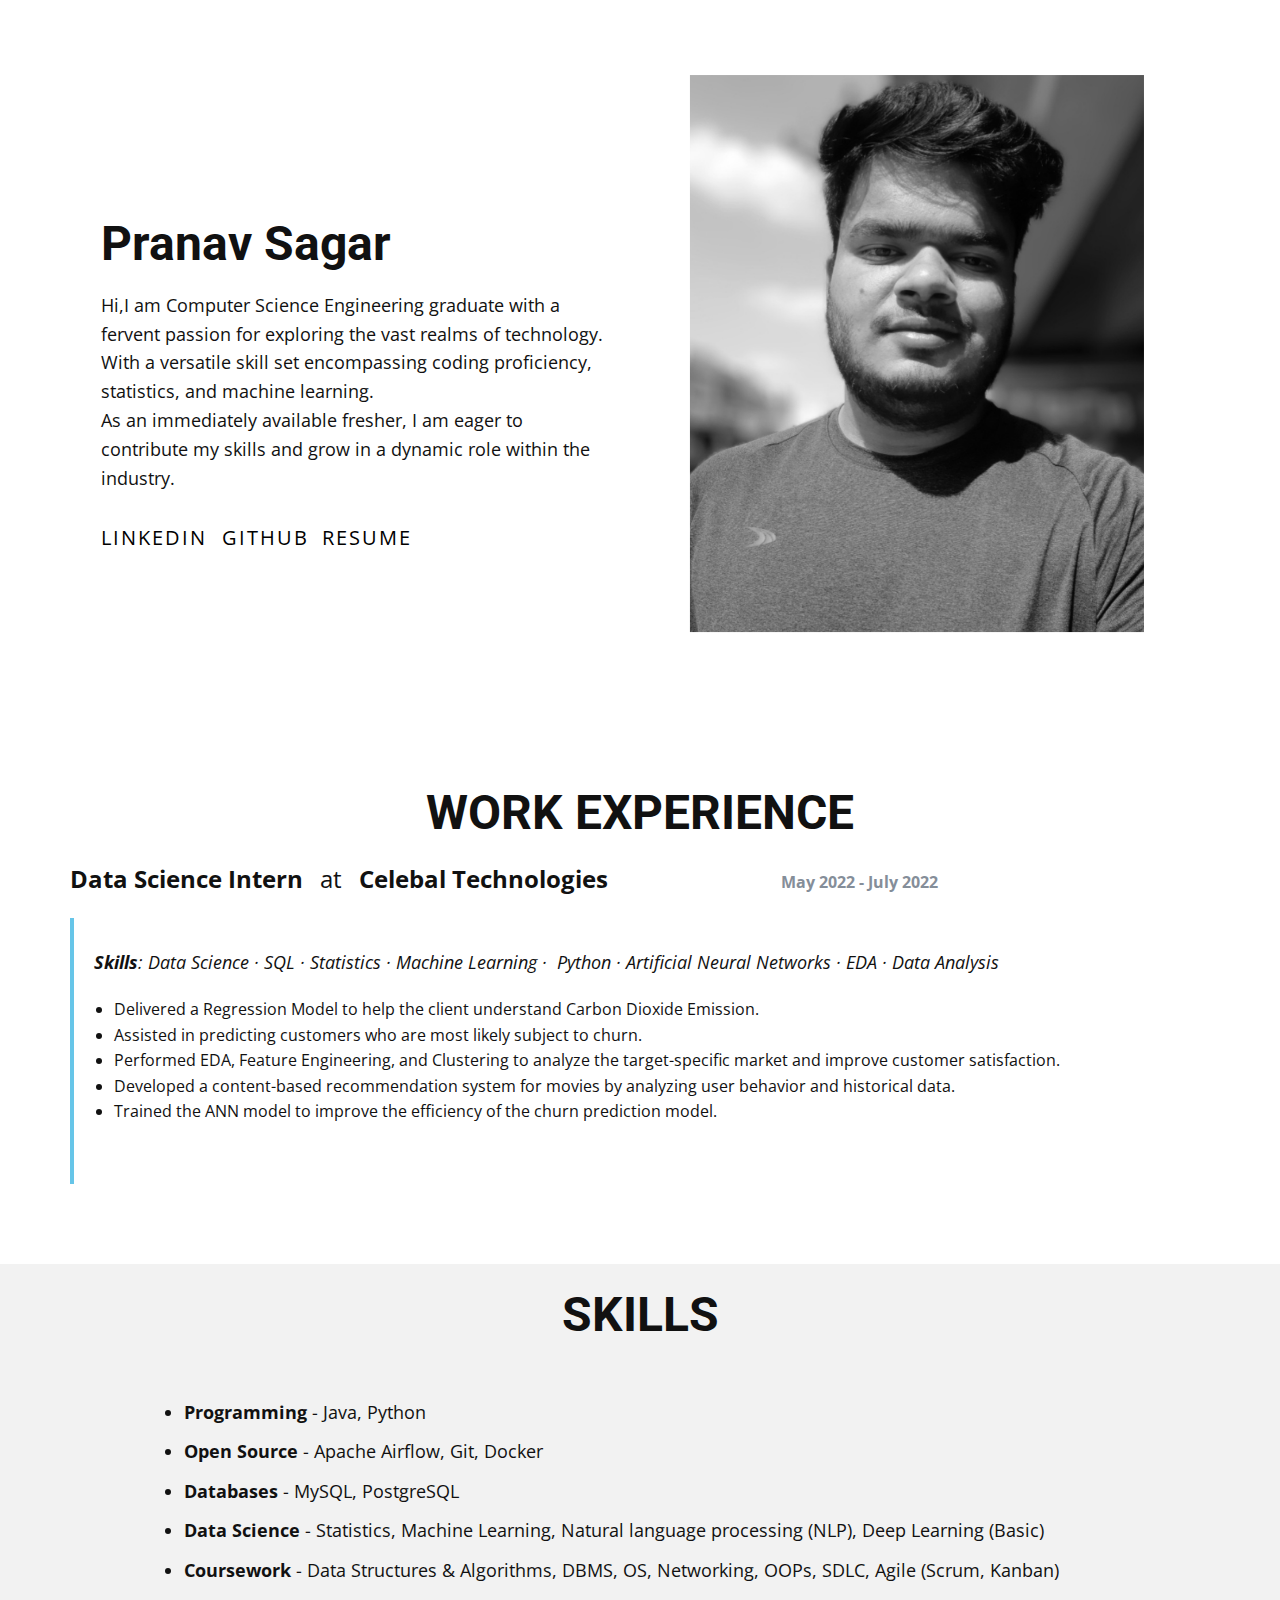
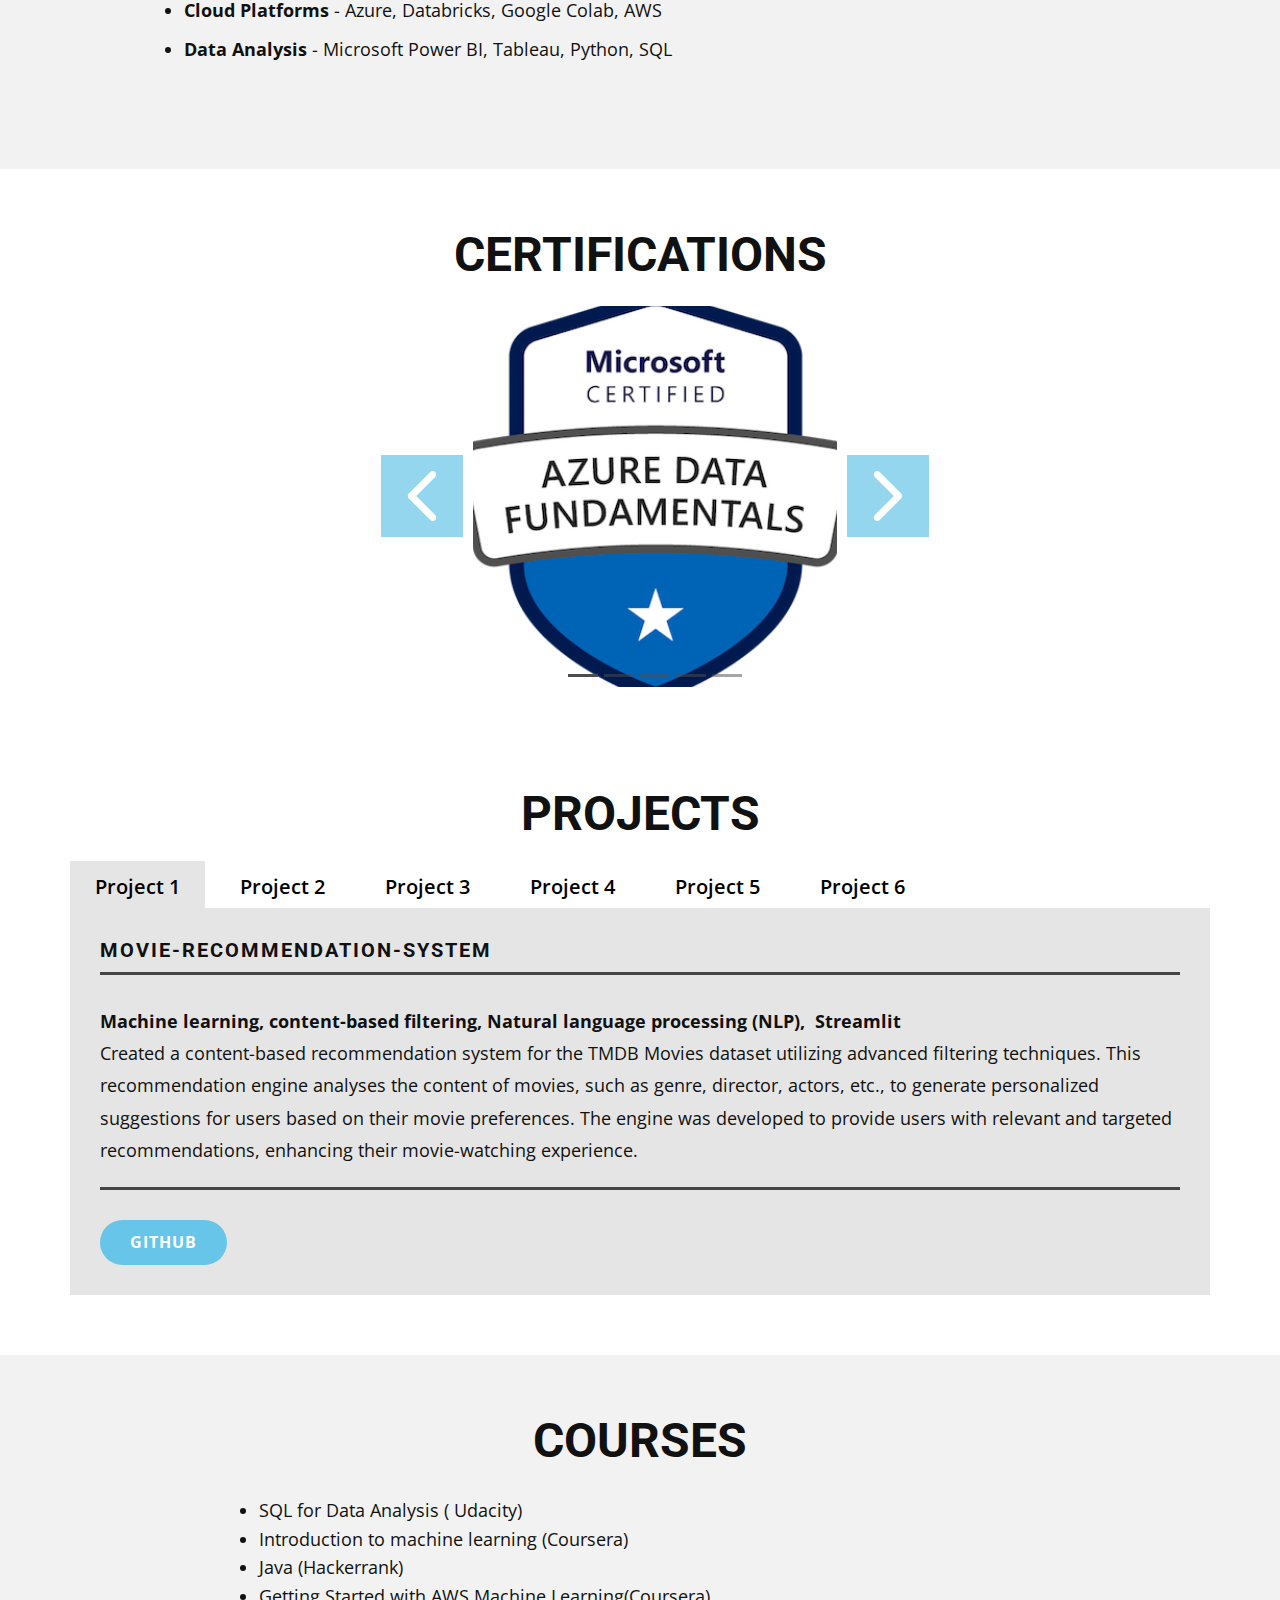
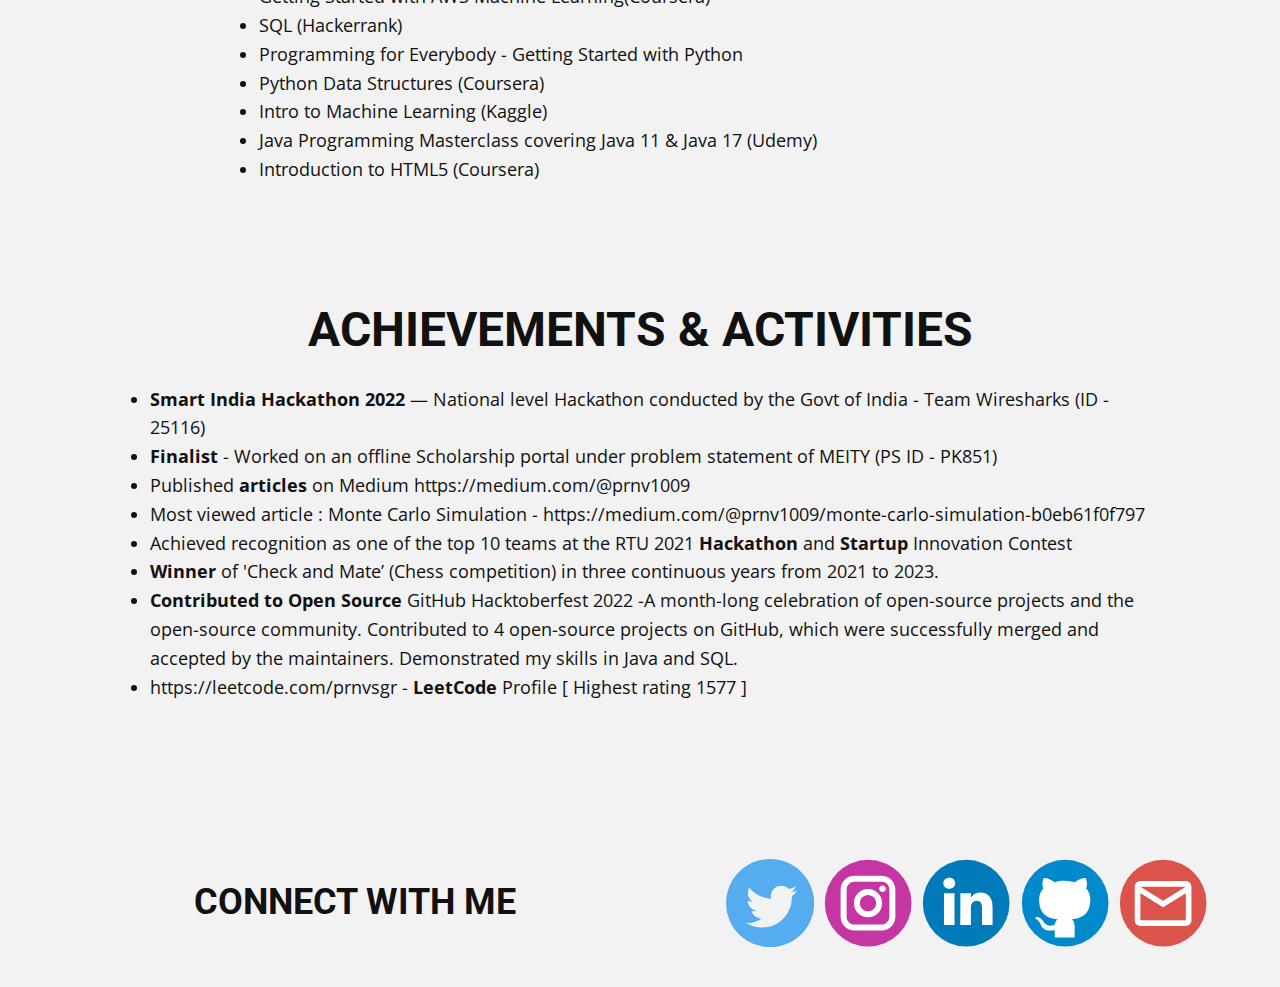
==== commit 09e9010d: "Update index.html" ====
--- a/index.html
+++ b/index.html
@@ -2,7 +2,7 @@
 <html style="font-size: 16px;" lang="en"><head>
     <meta name="viewport" content="width=device-width, initial-scale=1.0">
     <meta charset="utf-8">
-    <meta name="keywords" content="​About Our Team, ​How can we help you?, Our Team, ​Get our free newsletter+ bonus content">
+    <meta name="keywords" content="portfolio">
     <meta name="description" content="">
     <title>Pranav Sagar</title>
     <link rel="stylesheet" href="nicepage.css" media="screen">
@@ -40,7 +40,7 @@
               <div class="u-align-left u-container-style u-layout-cell u-size-28-lg u-size-28-md u-size-28-sm u-size-28-xs u-size-30-xl u-layout-cell-1">
                 <div class="u-container-layout u-container-layout-1">
                   <h2 class="u-text u-text-default u-text-1">Pranav Sagar</h2>
-                  <p class="u-text u-text-2"> Hi,I am Computer Science Engineering graduate with a fervent passion for exploring the vast realms of technology. With a versatile skill set encompassing coding proficiency, statistics, and machine learning.</p>
+                  <p class="u-text u-text-2"> Hi,I am Computer Science Engineering graduate with a fervent passion for exploring the vast realms of technology. With a versatile skill set encompassing coding proficiency, statistics, and machine learning.<br>As an immediately available fresher, I am eager to contribute my skills and grow in a dynamic role within the industry.</p>
                   <quillbot-extension style="position: absolute; top: 0px; left: 0px; pointer-events: none;"></quillbot-extension>
                   <quillbot-extension-highlights style="position: absolute; top: 0px; left: 0px; pointer-events: none;"></quillbot-extension-highlights>
                   <a href="https://www.linkedin.com/in/pranavsagar/" class="u-border-1 u-border-active-palette-2-base u-border-hover-palette-1-base u-border-no-left u-border-no-right u-border-no-top u-btn u-button-style u-none u-text-black u-text-hover-palette-1-base u-btn-1" target="_blank">LinkedIn</a>
@@ -399,7 +399,7 @@
           <li>
             <span style="font-weight: 700;">Contributed to Open Source</span> GitHub Hacktoberfest 2022 -A month-long celebration of open-source projects and the open-source community. Contributed to 4 open-source projects on GitHub, which were successfully merged and accepted by the maintainers. Demonstrated my skills in Java and SQL.
           </li>
-          <li>https://leetcode.com/prnvsgr - <span style="font-weight: 700;">LeetCode </span>Profile [ Highest rating 1451 ]
+          <li>https://leetcode.com/prnvsgr - <span style="font-weight: 700;">LeetCode </span>Profile [ Highest rating 1577 ]
           </li>
         </ul>
         <quillbot-extension style="position: absolute; top: 0px; left: 0px; pointer-events: none;"></quillbot-extension>
@@ -414,7 +414,7 @@
             <div class="u-layout-row">
               <div class="u-align-center u-container-style u-layout-cell u-left-cell u-size-30 u-layout-cell-1">
                 <div class="u-container-layout u-valign-middle-lg u-valign-middle-xl u-valign-top-sm u-valign-top-xs u-container-layout-1">
-                  <h2 class="u-text u-text-default u-text-1">CONNECT WITH ME❤️</h2>
+                  <h2 class="u-text u-text-default u-text-1">CONNECT WITH ME</h2>
                   <quillbot-extension style="position: absolute; top: 0px; left: 0px; pointer-events: none;"></quillbot-extension>
                   <quillbot-extension-highlights style="position: absolute; top: 0px; left: 0px; pointer-events: none;"></quillbot-extension-highlights>
                 </div>
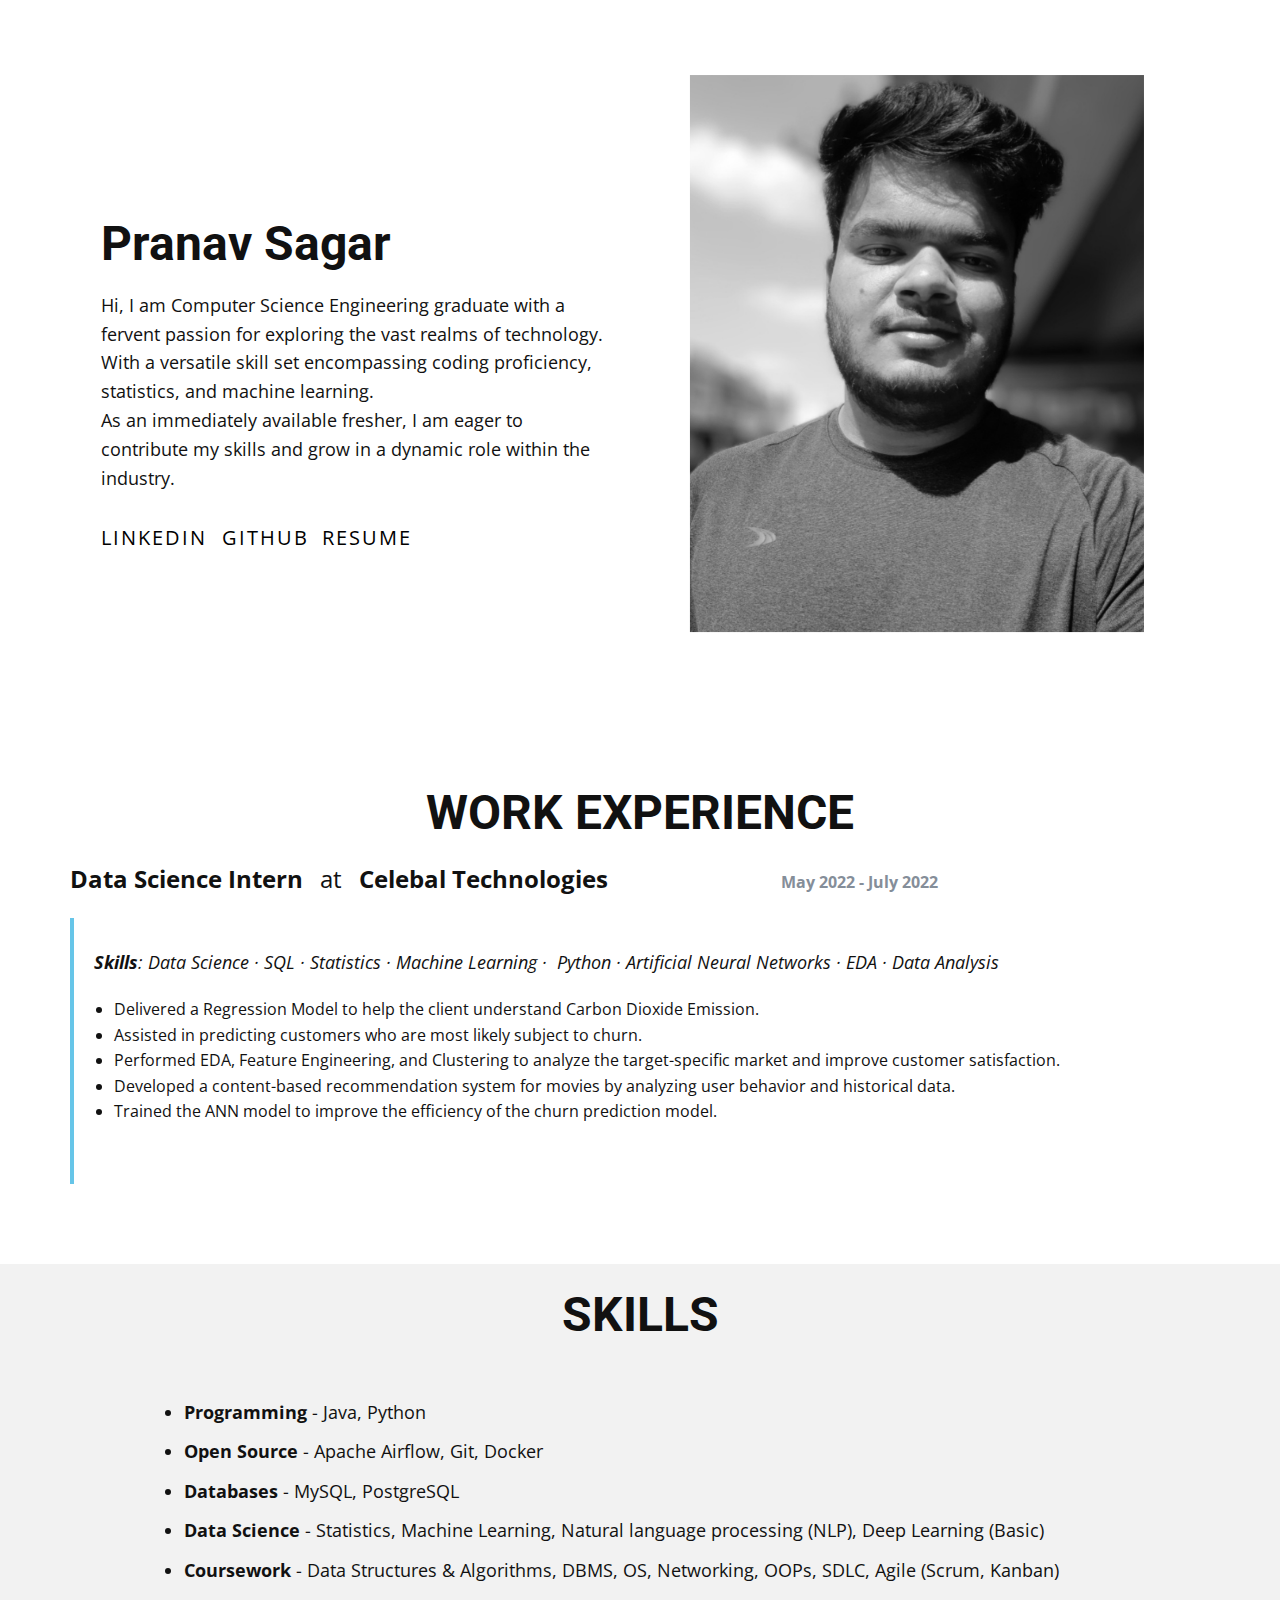
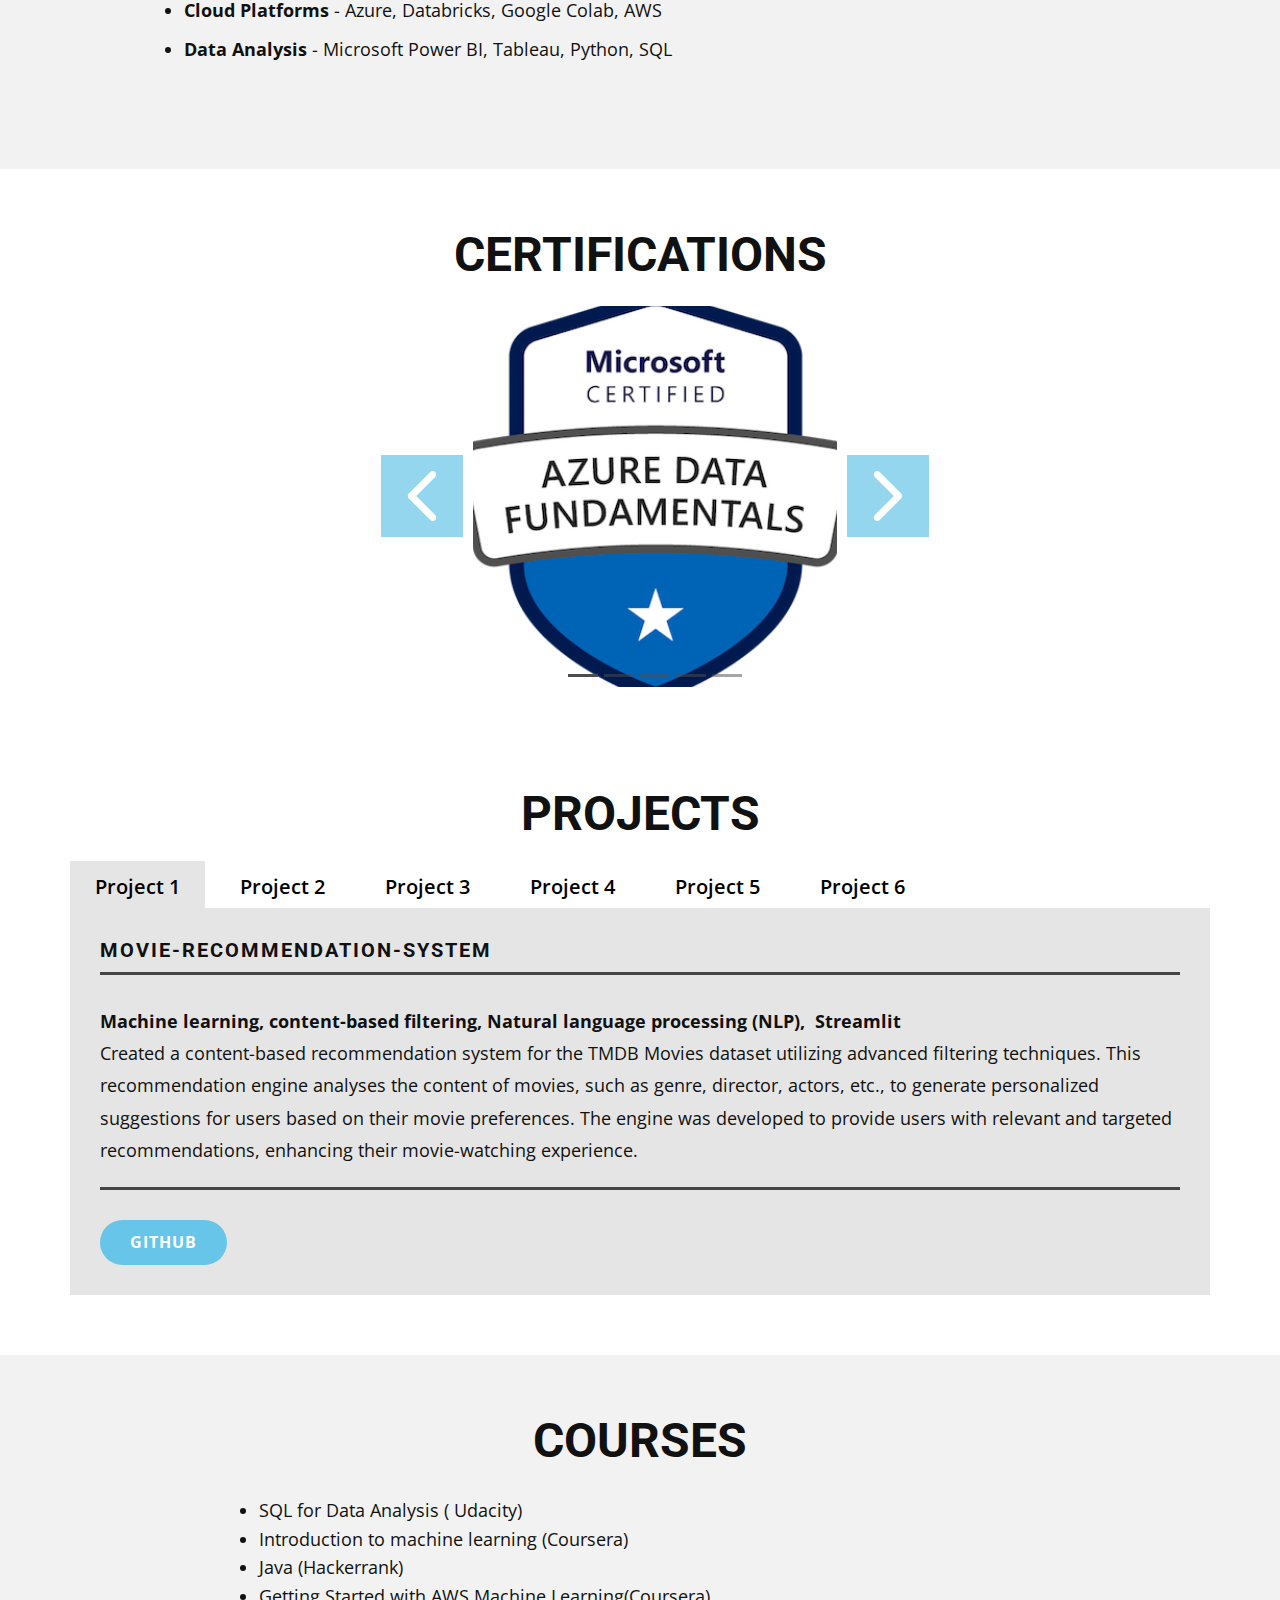
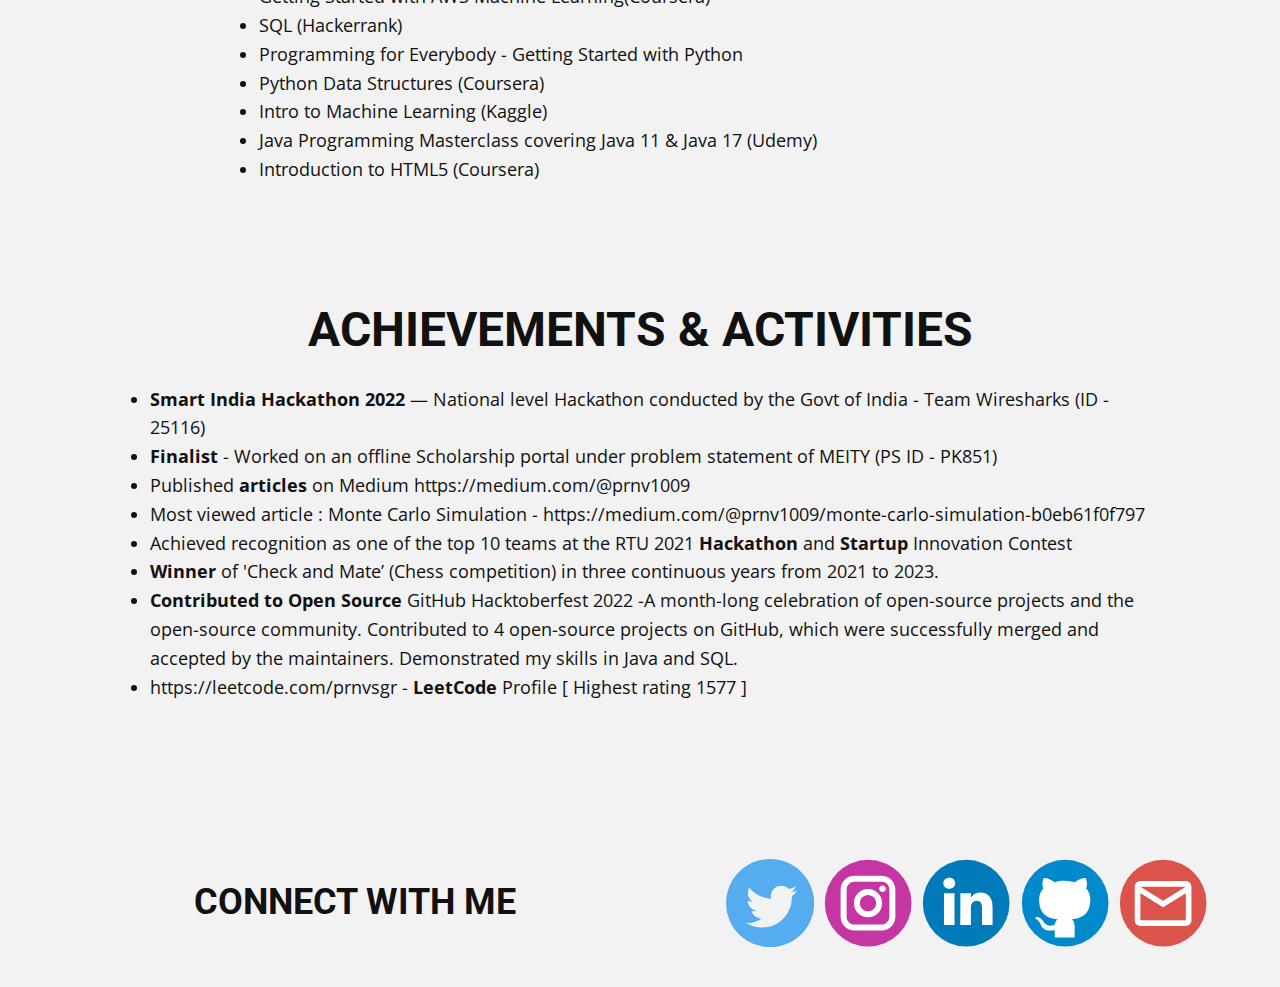
==== commit bd0b49cd: "Update index.html" ====
--- a/index.html
+++ b/index.html
@@ -40,7 +40,7 @@
               <div class="u-align-left u-container-style u-layout-cell u-size-28-lg u-size-28-md u-size-28-sm u-size-28-xs u-size-30-xl u-layout-cell-1">
                 <div class="u-container-layout u-container-layout-1">
                   <h2 class="u-text u-text-default u-text-1">Pranav Sagar</h2>
-                  <p class="u-text u-text-2"> Hi,I am Computer Science Engineering graduate with a fervent passion for exploring the vast realms of technology. With a versatile skill set encompassing coding proficiency, statistics, and machine learning.<br>As an immediately available fresher, I am eager to contribute my skills and grow in a dynamic role within the industry.</p>
+                  <p class="u-text u-text-2"> Hi, I am Computer Science Engineering graduate with a fervent passion for exploring the vast realms of technology. With a versatile skill set encompassing coding proficiency, statistics, and machine learning.<br>As an immediately available fresher, I am eager to contribute my skills and grow in a dynamic role within the industry.</p>
                   <quillbot-extension style="position: absolute; top: 0px; left: 0px; pointer-events: none;"></quillbot-extension>
                   <quillbot-extension-highlights style="position: absolute; top: 0px; left: 0px; pointer-events: none;"></quillbot-extension-highlights>
                   <a href="https://www.linkedin.com/in/pranavsagar/" class="u-border-1 u-border-active-palette-2-base u-border-hover-palette-1-base u-border-no-left u-border-no-right u-border-no-top u-btn u-button-style u-none u-text-black u-text-hover-palette-1-base u-btn-1" target="_blank">LinkedIn</a>
